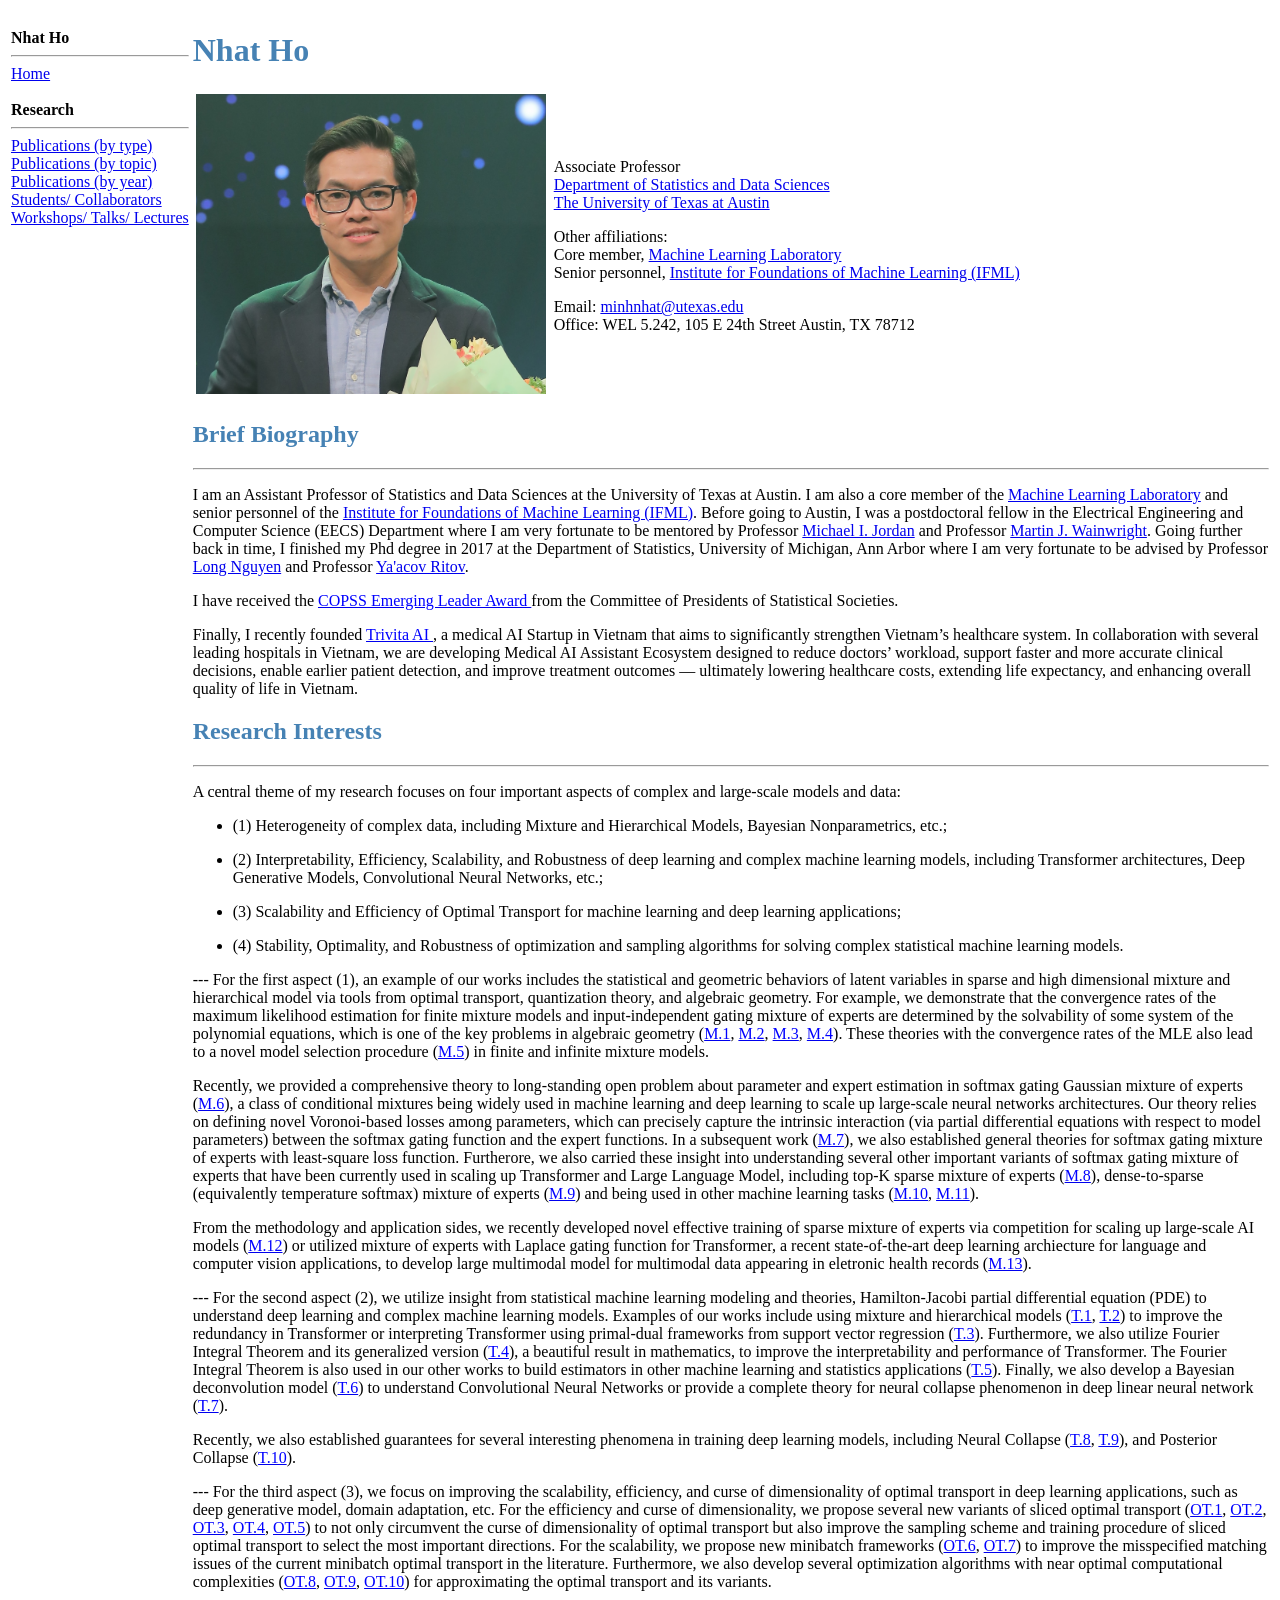
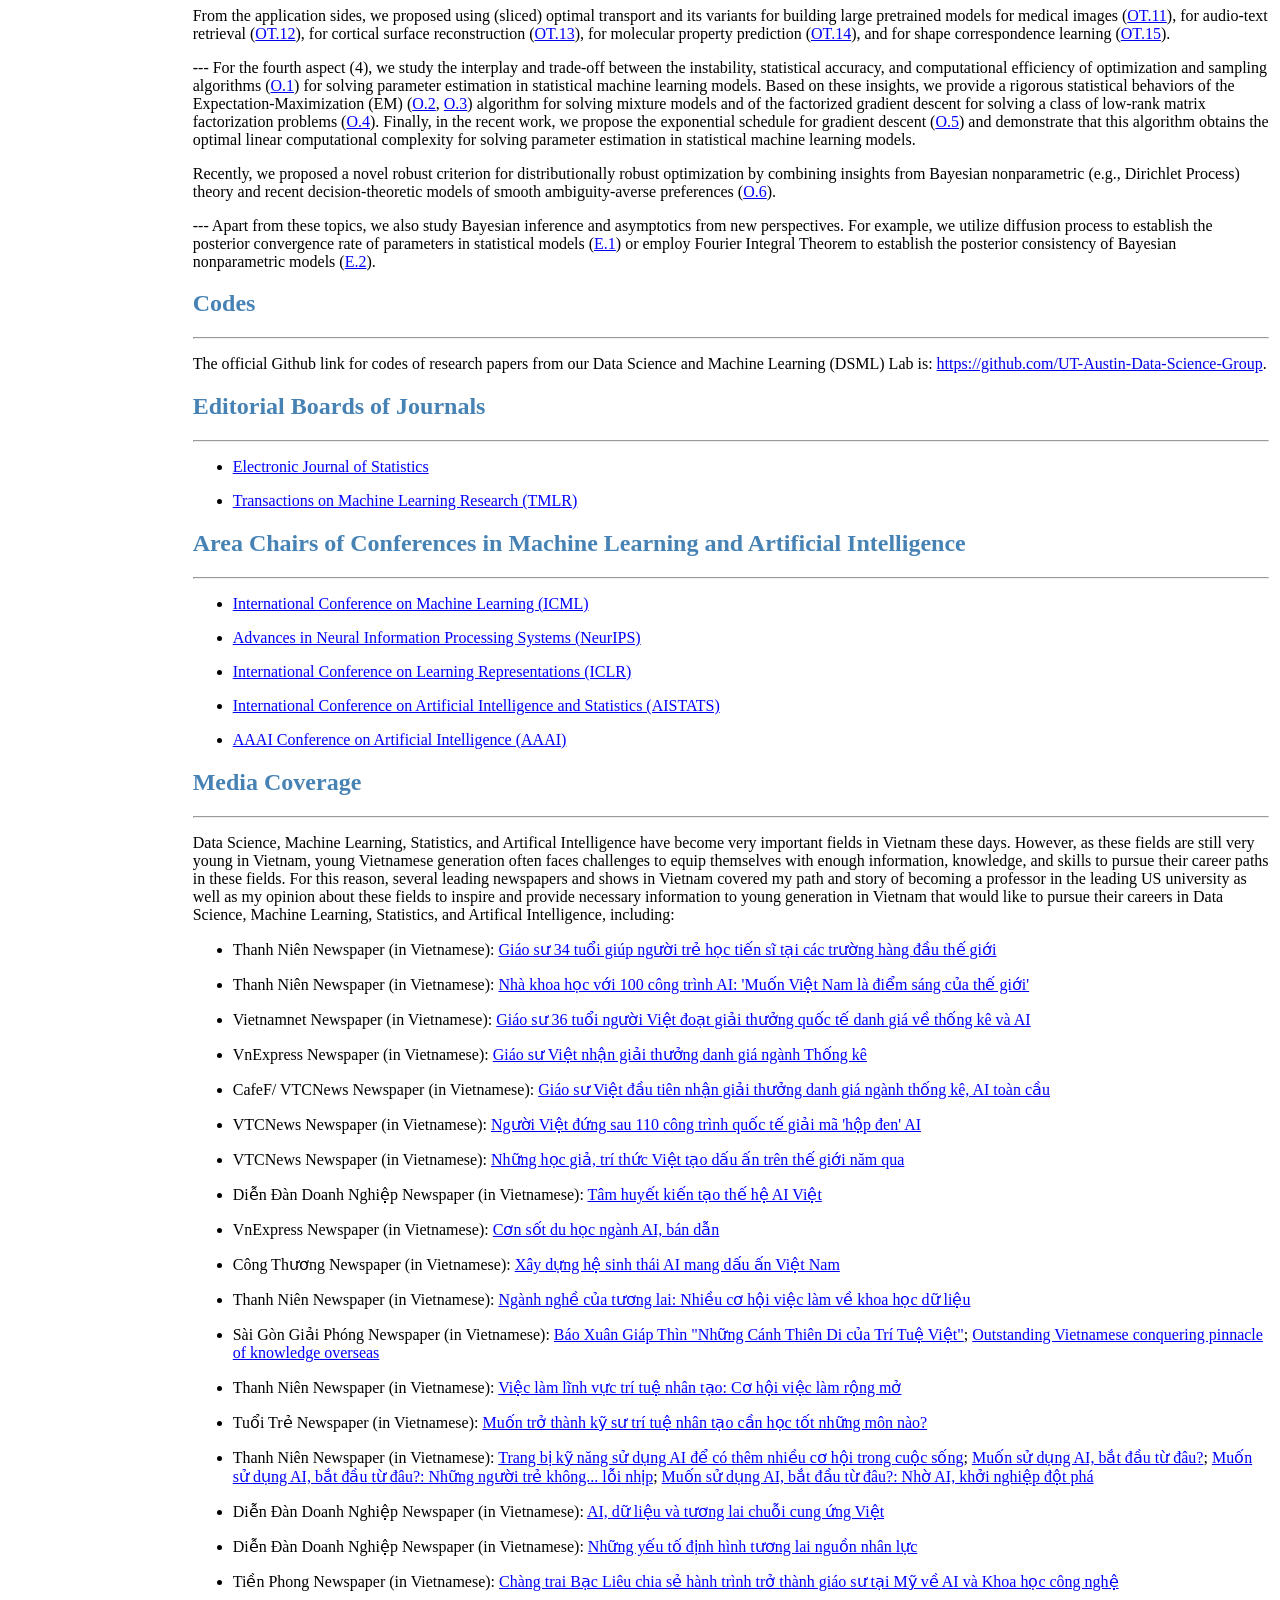
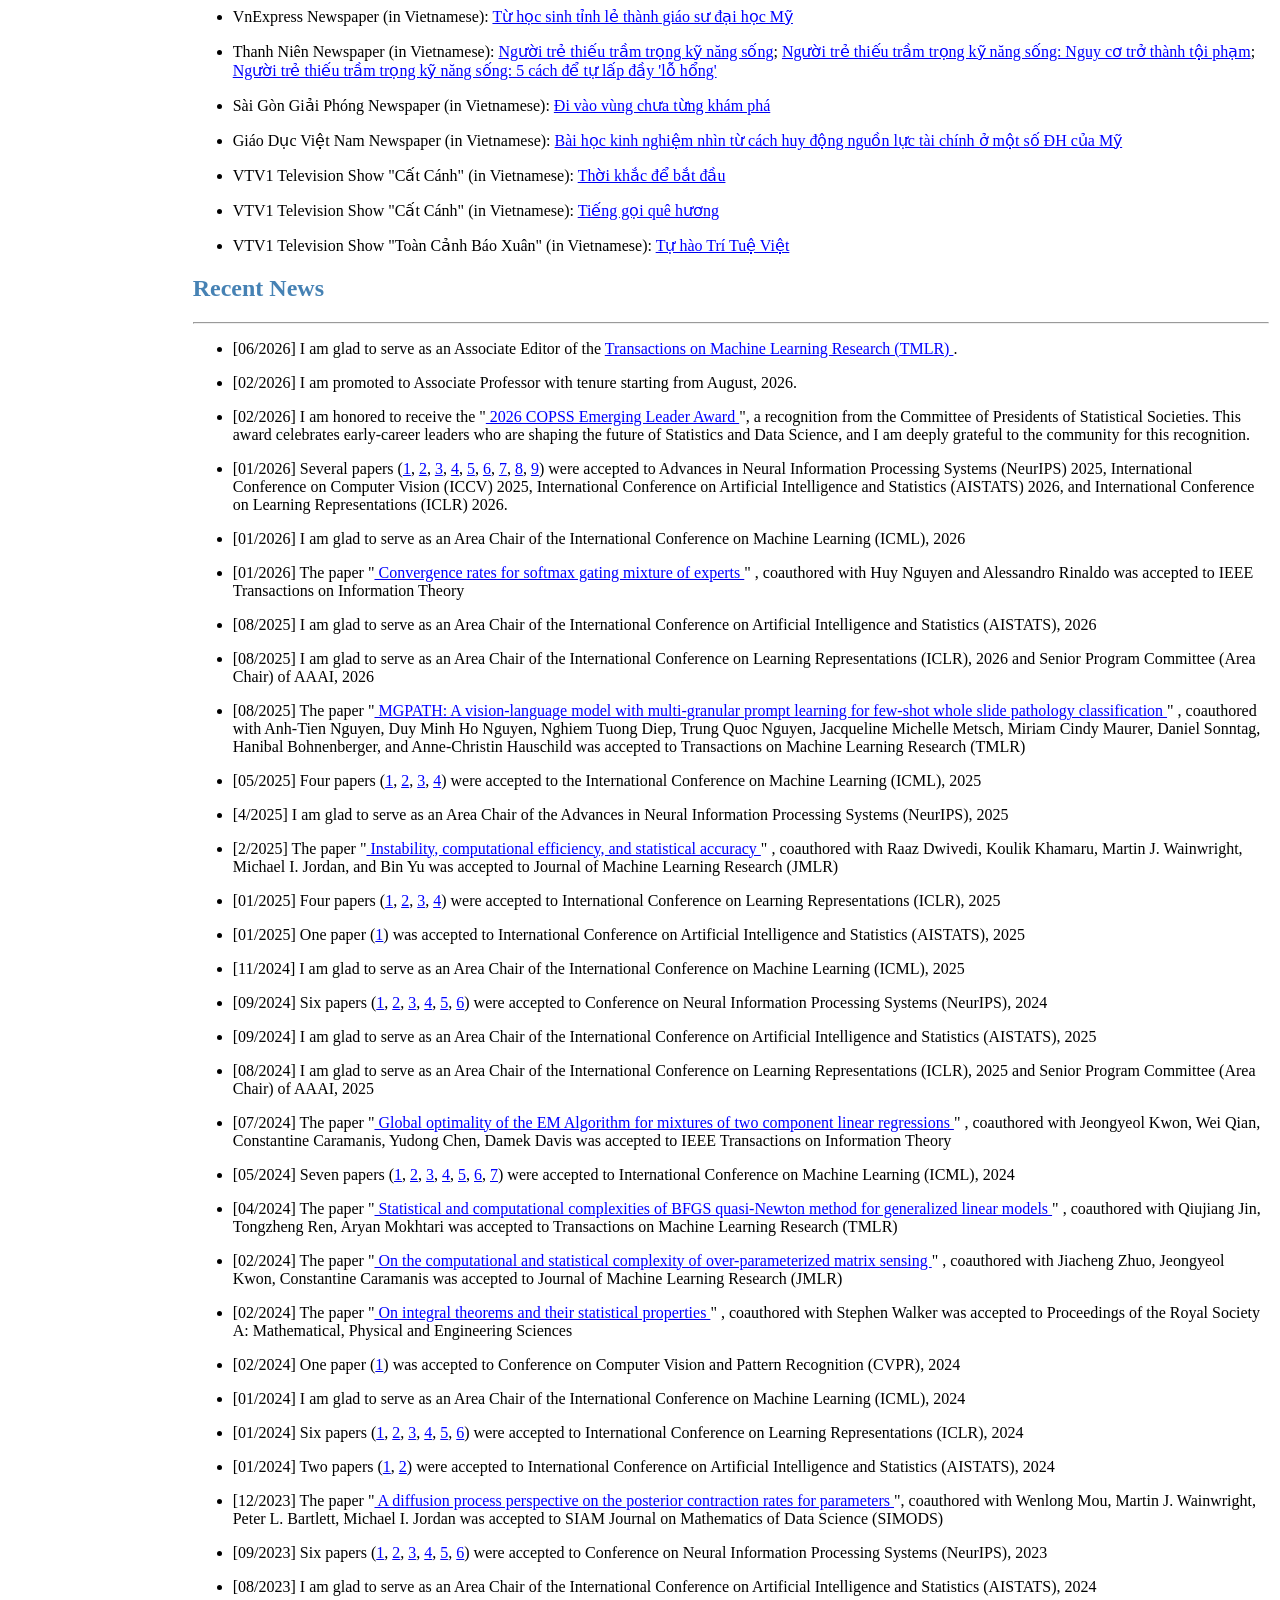
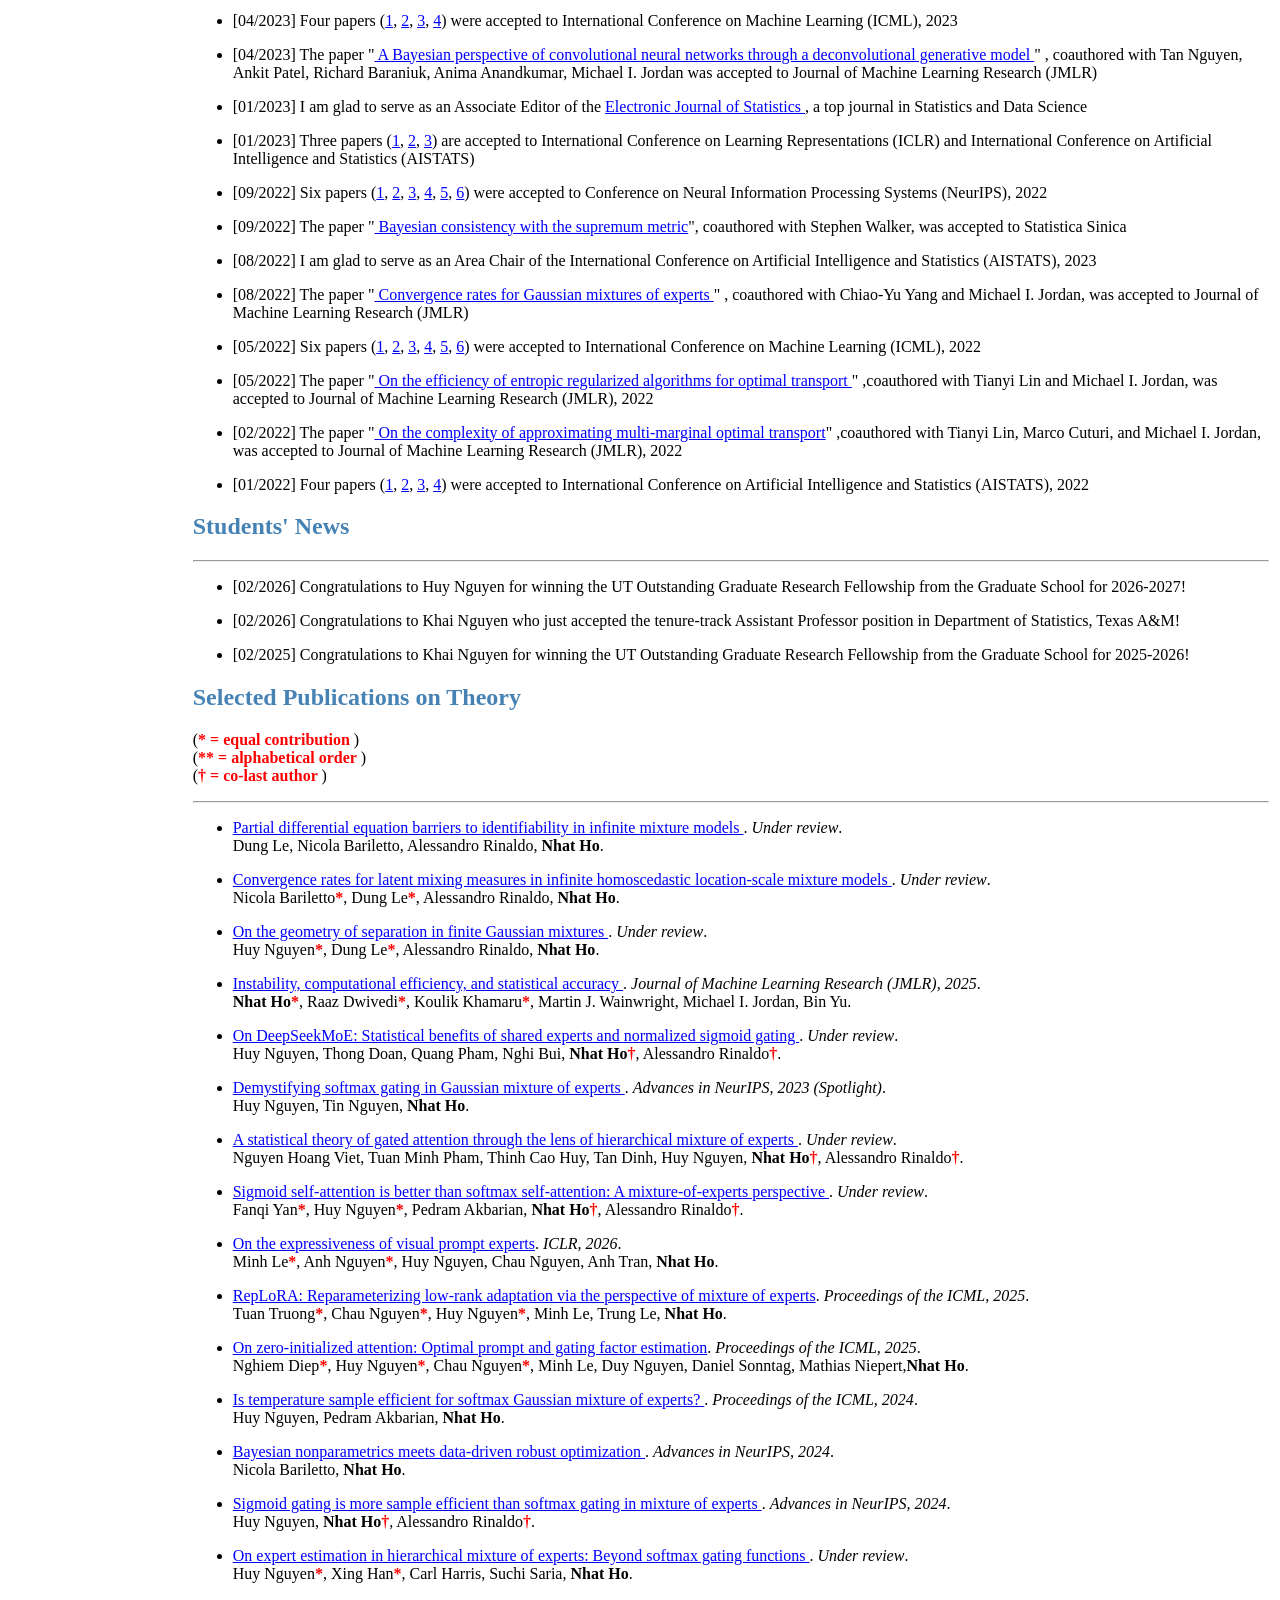
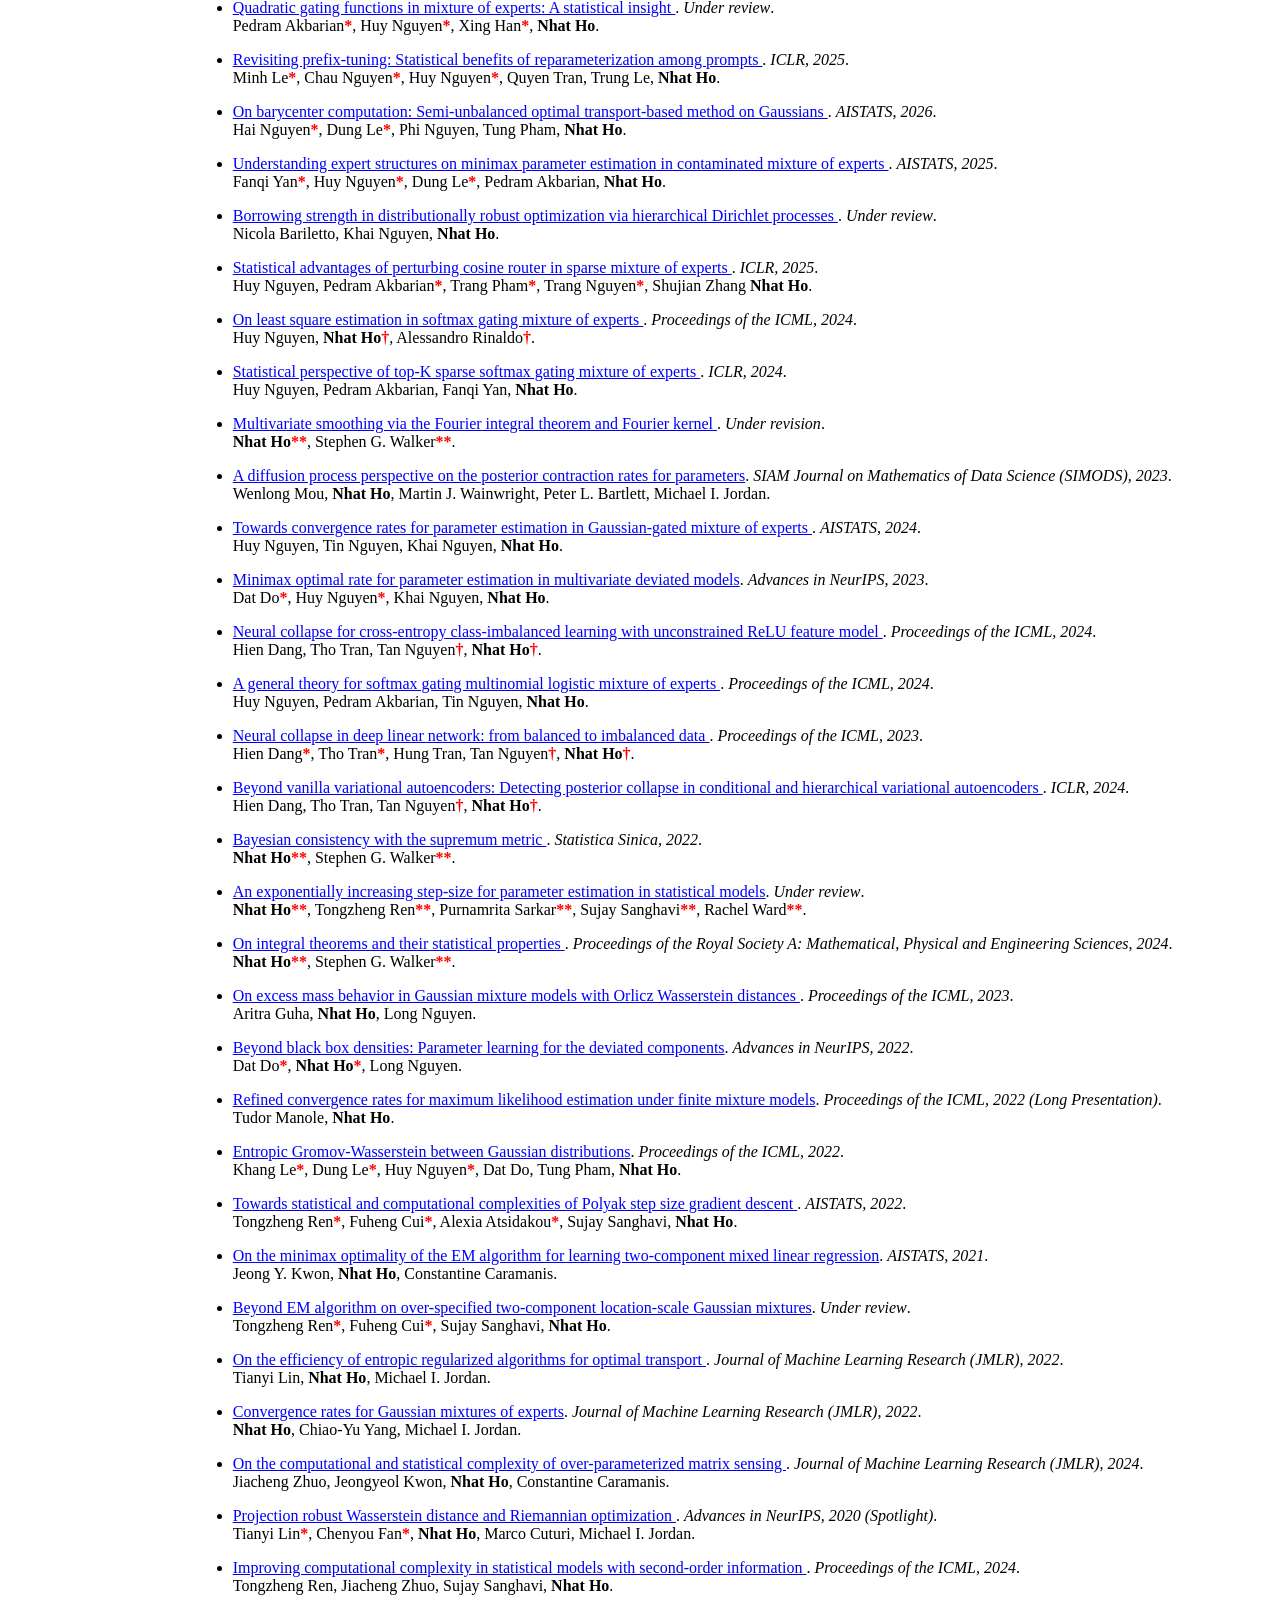
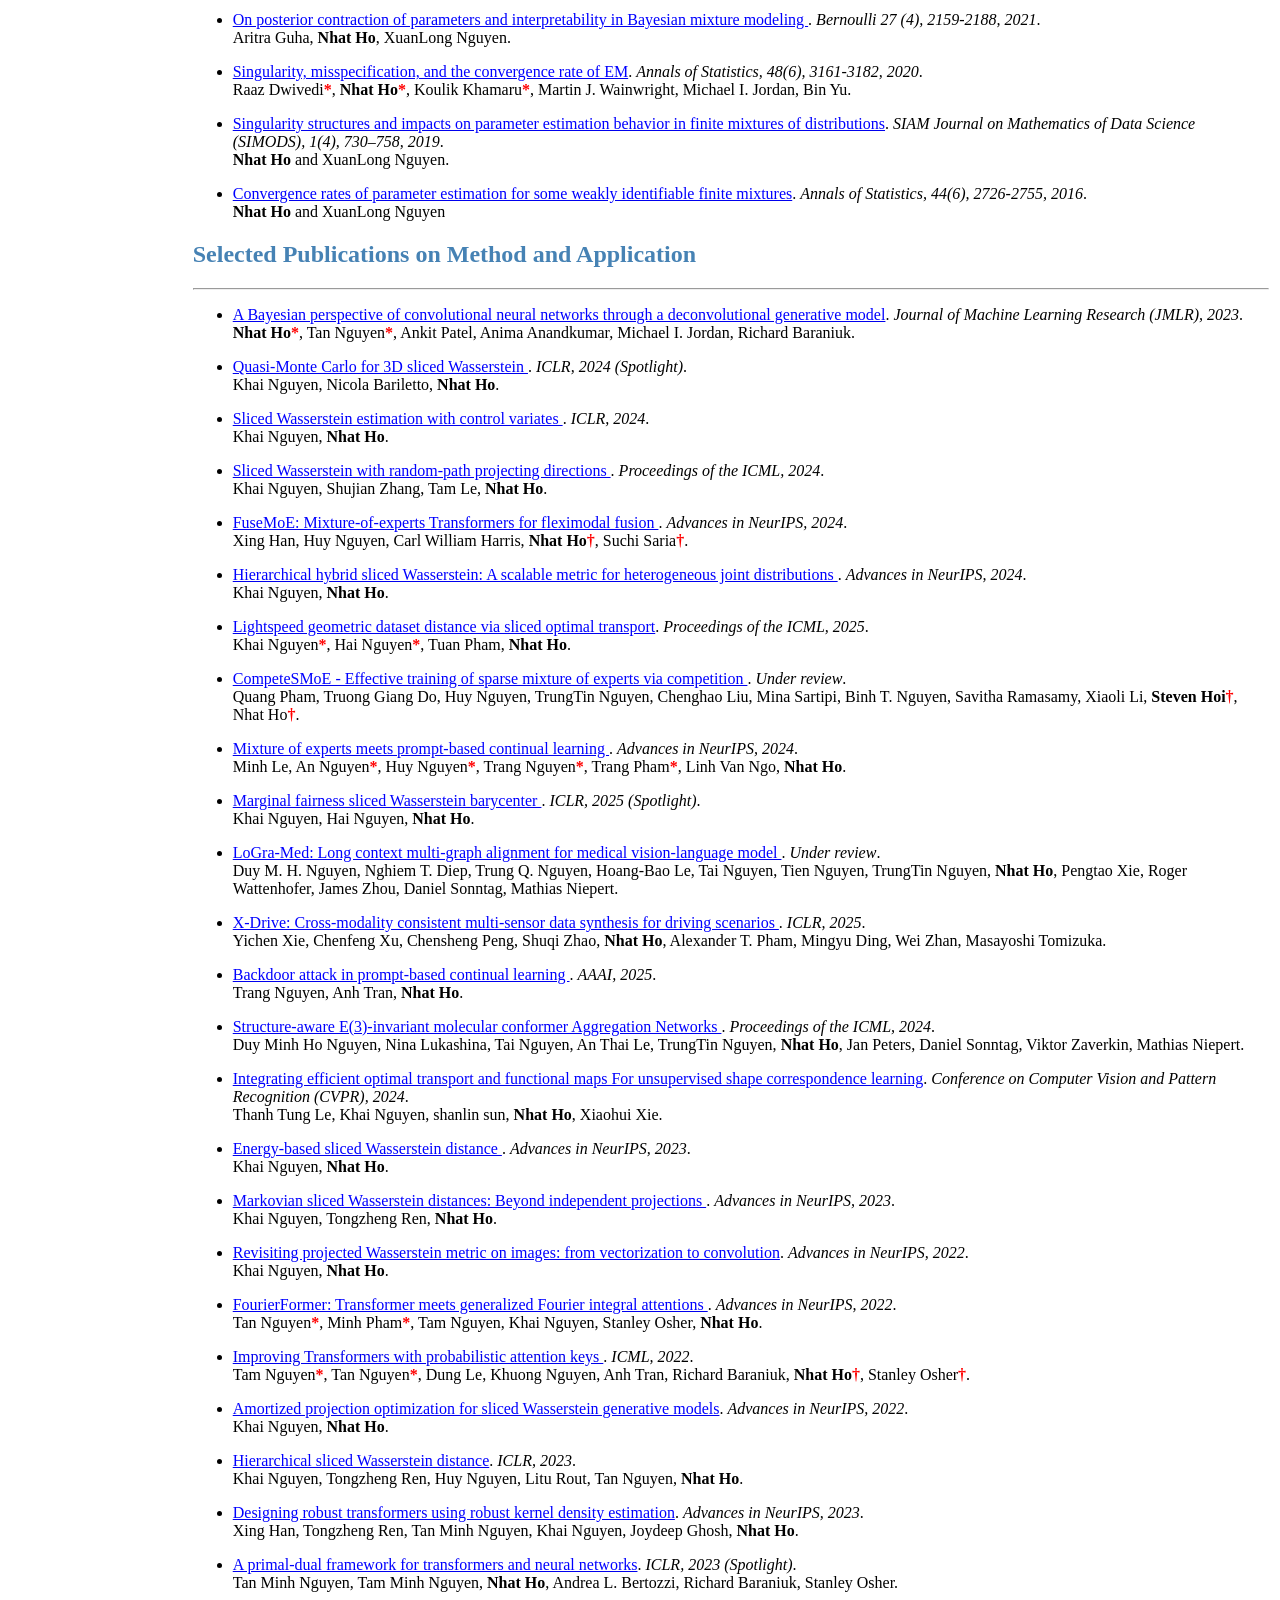
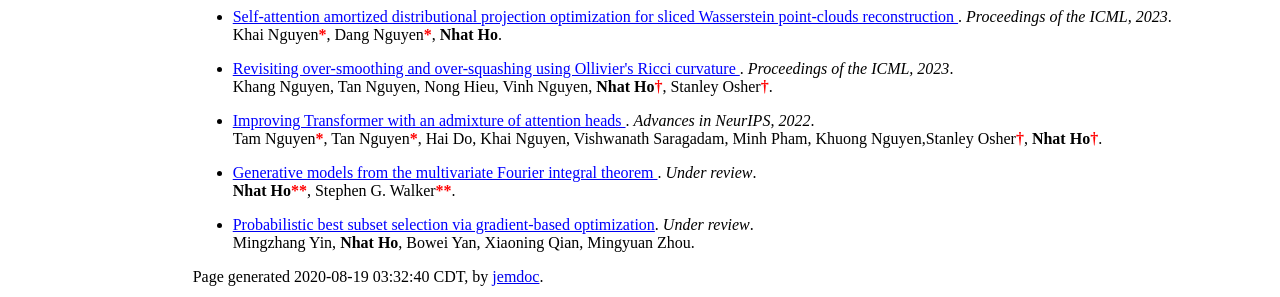
==== index.html @ c5b0ff48 "Initial commit" ====
<!DOCTYPE html PUBLIC "-//W3C//DTD XHTML 1.1//EN"
  "http://www.w3.org/TR/xhtml11/DTD/xhtml11.dtd">
<html xmlns="http://www.w3.org/1999/xhtml" xml:lang="en">
<head>
<meta name="generator" content="jemdoc, see http://jemdoc.jaboc.net/" />
<meta http-equiv="Content-Type" content="text/html;charset=utf-8" />
<link rel="stylesheet" href="jemdoc.css" type="text/css" />
<title></title>
</head>
<body>
<table summary="Table for page layout." id="tlayout">
<tr valign="top">
<td id="layout-menu">
<div class="menu-category"><br /></div>
<div class="menu-category"><b>Nhat Ho</b></div>
<hr>
<div class="menu-item"><a href="index.html" class="current">Home</a></div>
<br>
<div class="menu-category"><b>Research</b></div>
<hr>
<div class="menu-item"><a href="publications_type.html">Publications&nbsp;(by&nbsp;type)</a></div>
<div class="menu-item"><a href="publications_topics.html">Publications&nbsp;(by&nbsp;topic)</a></div>
<div class="menu-item"><a href="publications_year.html">Publications&nbsp;(by&nbsp;year)</a></div>
<div class="menu-item"><a href="collaborators.html">Students/&nbsp;Collaborators</a></div>
<div class="menu-item"><a href="workshops.html">Workshops/&nbsp;Talks/&nbsp;Lectures</a></div>
</td>
<td id="layout-content">
<h1 style="color:steelblue;">Nhat Ho</h1>
<table class="imgtable"><tr><td>
<img src="Nhat_Ho_Profile.jpg" alt="Coming Soon!" width="350px" height="300px" />&nbsp;</td>
<td align="left"><p>Associate Professor <br />
<a href="https://stat.utexas.edu/">Department of Statistics and Data Sciences</a> <br />
<a href="https://www.utexas.edu/">The University of Texas at Austin</a> <br /></p>
<p>Other affiliations: <br />
Core member, <a href="https://ml.utexas.edu/about">Machine Learning Laboratory</a> <br />
Senior personnel, <a href="https://www.ifml.institute/">Institute for Foundations of Machine Learning (IFML)</a> <br /></p>
<p>Email: <a href="mailto:minhnhat@utexas.edu">minhnhat@utexas.edu</a> <br />
Office: WEL 5.242, 105 E 24th Street Austin, TX 78712 </p>
</td></tr></table>
<h2 style="color:steelblue;">Brief Biography</h2>
<hr>
<p>I am an Assistant Professor of Statistics and Data Sciences at the University of Texas at Austin. I am also a core member of the <a href="https://ml.utexas.edu/about">Machine Learning Laboratory</a> and senior personnel of the <a href="https://www.ifml.institute/">Institute for Foundations of Machine Learning (IFML)</a>. Before going to Austin, I was a postdoctoral fellow in the Electrical Engineering and Computer Science (EECS) Department where I am very fortunate to be mentored by Professor <a href="https://people.eecs.berkeley.edu/~jordan/">Michael I. Jordan</a> and Professor <a href="http://people.eecs.berkeley.edu/~wainwrig/">Martin J. Wainwright</a>. Going further back in time, I finished my Phd degree in 2017 at the Department of Statistics, University of Michigan, Ann Arbor where I am very fortunate to be advised by Professor <a href="http://dept.stat.lsa.umich.edu/~xuanlong/">Long Nguyen</a> and Professor <a href="http://www-personal.umich.edu/~yritov/jr.html">Ya'acov Ritov</a>.</p>

I have received the <a href="https://community.amstat.org/copss/awards/leadership-academy"><font color=blue size=+0.3> COPSS Emerging Leader Award </font></a> from the Committee of Presidents of Statistical Societies. </p>

Finally, I recently founded <a href="https://trivita.ai/en/"><font color=blue size=+0.3> Trivita AI </font></a>, a medical AI Startup in Vietnam that aims to significantly strengthen Vietnam’s healthcare system. In collaboration with several leading hospitals in Vietnam, we are developing Medical AI Assistant Ecosystem designed to reduce doctors’ workload, support faster and more accurate clinical decisions, enable earlier patient detection, and improve treatment outcomes — ultimately lowering healthcare costs, extending life expectancy, and enhancing overall quality of life in Vietnam.
<h2 style="color:steelblue;">Research Interests</h2>
<hr>
<p> A central theme of my research focuses on four important aspects of complex and large-scale models and data: 
<ul>
<li><p>(1) Heterogeneity of complex data, including Mixture and Hierarchical Models, Bayesian Nonparametrics, etc.;</p> </li>	
	
<li><p>(2) Interpretability, Efficiency, Scalability, and Robustness of deep learning and complex machine learning models, including  Transformer architectures, Deep Generative Models, Convolutional Neural Networks, etc.;</p> </li>

<li><p>(3) Scalability and Efficiency of Optimal Transport for machine learning and deep learning applications;</p> </li> 

<li><p>(4) Stability, Optimality, and Robustness of optimization and sampling algorithms for solving complex statistical machine learning models. </p> </li> 
</ul>

<p> --- For the first aspect (1), an example of our works includes the statistical and geometric behaviors of latent variables in sparse and high dimensional mixture and hierarchical model via tools from optimal transport, quantization theory, and algebraic geometry. For example, we demonstrate that the convergence rates of the maximum likelihood estimation for finite mixture models and input-independent gating mixture of experts are determined by the solvability of some system of the polynomial equations, which is one of the key problems in algebraic geometry (<a href="Refined_metric.pdf"><font color=blue size=+0.3>M.1</font></a>, <a href="Mixture_Experts_Arxiv.pdf"><font color=blue size=+0.3>M.2</font></a>, <a href="https://arxiv.org/pdf/1609.02655.pdf"><font color=blue size=+0.3>M.3</font></a>, <a href="AoS_2016.pdf"><font color=blue size=+0.3>M.4</font></a>). These theories with the convergence rates of the MLE also lead to a novel model selection procedure (<a href="https://arxiv.org/pdf/1901.05078.pdf"><font color=blue size=+0.3>M.5</font></a>) in finite and infinite mixture models.</p>

Recently, we provided a comprehensive theory to long-standing open problem about parameter and expert estimation in softmax gating Gaussian mixture of experts (<a href="https://arxiv.org/pdf/2305.03288.pdf"><font color=blue size=+0.3>M.6</font></a>), a class of conditional mixtures being widely used in machine learning and deep learning to scale up large-scale neural networks architectures. Our theory relies on defining novel Voronoi-based losses among parameters, which can precisely capture the intrinsic interaction (via partial differential equations with respect to model parameters) between the softmax gating function and the expert functions. In a subsequent work (<a href="https://arxiv.org/abs/2402.02952"><font color=blue size=+0.3>M.7</font></a>), we also established general theories for softmax gating mixture of experts with least-square loss function. Furtherore, we also carried these insight into understanding several other important variants of softmax gating mixture of experts that have been currently used in scaling up Transformer and Large Language Model, including top-K sparse mixture of experts (<a href="https://arxiv.org/pdf/2309.13850.pdf"><font color=blue size=+0.3>M.8</font></a>), dense-to-sparse (equivalently temperature softmax) mixture of experts (<a href="https://arxiv.org/pdf/2401.13875.pd"><font color=blue size=+0.3>M.9</font></a>) and being used in other machine learning tasks (<a href="https://arxiv.org/pdf/2309.13850.pdf"><font color=blue size=+0.3>M.10</font></a>, <a href="https://arxiv.org/pdf/2305.07572.pdf"><font color=blue size=+0.3>M.11</font></a>). </p>

From the methodology and application sides, we recently developed novel effective training of sparse mixture of experts via competition for scaling up large-scale AI models (<a href="https://arxiv.org/abs/2402.02526"><font color=blue size=+0.3>M.12</font></a>) or utilized mixture of experts with Laplace gating function for Transformer, a recent state-of-the-art deep learning archiecture for language and computer vision applications, to develop large multimodal model for multimodal data appearing in eletronic health records (<a href="hhttps://arxiv.org/pdf/2402.03226.pdf"><font color=blue size=+0.3>M.13</font></a>).

<p> --- For the second aspect (2), we utilize insight from statistical machine learning modeling and theories, Hamilton-Jacobi partial differential equation (PDE) to understand deep learning and complex machine learning models. Examples of our works include using mixture and hierarchical models (<a href="https://arxiv.org/pdf/2110.08678.pdf"><font color=blue size=+0.3>T.1</font></a>, <a href="FiSHformer_Final.pdf"><font color=blue size=+0.3>T.2</font></a>) to improve the redundancy in Transformer or interpreting Transformer using primal-dual frameworks from support vector regression (<a href="ICLR_Primal_Dual.pdf"><font color=blue size=+0.3>T.3</font></a>). Furthermore, we also utilize Fourier Integral Theorem and its generalized version (<a href="FourierFormer_Final.pdf"><font color=blue size=+0.3>T.4</font></a>), a beautiful result in mathematics, to improve the interpretability and performance of Transformer. The Fourier Integral Theorem is also used in our other works to build estimators in other machine learning and statistics applications (<a href="JMLR_V1.pdf"><font color=blue size=+0.3>T.5</font></a>). Finally, we also develop a Bayesian deconvolution model (<a href="https://arxiv.org/pdf/1811.02657.pdf"><font color=blue size=+0.3>T.6</font></a>) to understand Convolutional Neural Networks or provide a complete theory for neural collapse phenomenon in deep linear neural network (<a href="https://arxiv.org/pdf/2301.00437.pdf"><font color=blue size=+0.3>T.7</font></a>).</p>

Recently, we also established guarantees for several interesting phenomena in training deep learning models, including Neural Collapse (<a href="https://arxiv.org/pdf/2301.00437.pdf"><font color=blue size=+0.3>T.8</font></a>, <a href="https://arxiv.org/abs/2401.02058"><font color=blue size=+0.3>T.9</font></a>), and Posterior Collapse (<a href="https://openreview.net/forum?id=4zZFGliCl9"><font color=blue size=+0.3>T.10</font></a>).

<p> --- For the third aspect (3), we focus on improving the scalability, efficiency, and curse of dimensionality of optimal transport in deep learning applications, such as deep generative model, domain adaptation, etc. For the efficiency and curse of dimensionality, we propose several new variants of sliced optimal transport (<a href="https://arxiv.org/pdf/2209.13570.pdf"><font color=blue size=+0.3>OT.1</font></a>, <a href="https://arxiv.org/pdf/2301.03749.pdf"><font color=blue size=+0.3>OT.2</font></a>, <a href="Revisiting_Sliced_Wasserstein_Arxiv.pdf"><font color=blue size=+0.3>OT.3</font></a>, <a href="Amortized_Projection_Optimization_for_Mini_batch_Projected_Wasserstein.pdf"><font color=blue size=+0.3>OT.4</font></a>, <a href="Energy_sliced.pdf"><font color=blue size=+0.3>OT.5</font></a>) to not only circumvent the curse of dimensionality of optimal transport but also improve the sampling scheme and training procedure of sliced optimal transport to select the most important directions. For the scalability, we propose new minibatch frameworks (<a href="https://arxiv.org/pdf/2108.09645.pdf"><font color=blue size=+0.3>OT.6</font></a>, <a href="https://arxiv.org/pdf/2102.05912.pdf"><font color=blue size=+0.3>OT.7</font></a>) to improve the misspecified matching issues of the current minibatch optimal transport in the literature. Furthermore, we also develop several optimization algorithms with near optimal computational complexities (<a href="https://arxiv.org/pdf/1906.01437.pdf"><font color=blue size=+0.3>OT.8</font></a>, <a href="https://arxiv.org/pdf/2102.06857.pdf"><font color=blue size=+0.3>OT.9</font></a>, <a href="https://arxiv.org/pdf/2006.07458.pdf"><font color=blue size=+0.3>OT.10</font></a>) for approximating the optimal transport and its variants.</p>

From the application sides, we proposed using (sliced) optimal transport and its variants for building large pretrained models for medical images (<a href="https://arxiv.org/pdf/2306.11925.pdf"><font color=blue size=+0.3>OT.11</font></a>), for audio-text retrieval (<a href="https://openreview.net/forum?id=l60EM8md3t"><font color=blue size=+0.3>OT.12</font></a>), for cortical surface reconstruction (<a href="https://openreview.net/forum?id=gxhRR8vUQb"><font color=blue size=+0.3>OT.13</font></a>), for molecular property prediction (<a href="https://arxiv.org/abs/2402.01975"><font color=blue size=+0.3>OT.14</font></a>), and for shape correspondence learning (<a href="OT_Shape_Correspondence.pdf"><font color=blue size=+0.3>OT.15</font></a>).

<p> --- For the fourth aspect (4), we study the interplay and trade-off between the instability, statistical accuracy, and computational efficiency of optimization and sampling algorithms (<a href="https://arxiv.org/pdf/2005.11411.pdf"><font color=blue size=+0.3>O.1</font></a>) for solving parameter estimation in statistical machine learning models. Based on these insights, we provide a rigorous statistical behaviors of the Expectation-Maximization (EM) (<a href="https://arxiv.org/pdf/1810.00828.pdf"><font color=blue size=+0.3>O.2</font></a>, <a href="https://arxiv.org/pdf/1902.00194.pdf"><font color=blue size=+0.3>O.3</font></a>) algorithm for solving mixture models and of the factorized gradient descent for solving a class of low-rank matrix factorization problems (<a href="https://arxiv.org/pdf/2102.02756.pdf"><font color=blue size=+0.3>O.4</font></a>). Finally, in the recent work, we propose the exponential schedule for gradient descent (<a href="Short_Arxiv_version.pdf"><font color=blue size=+0.3>O.5</font></a>) and demonstrate that this algorithm obtains the optimal linear computational complexity for solving parameter estimation in statistical machine learning models.</p> 

Recently, we proposed a novel robust criterion for distributionally robust optimization by combining insights from Bayesian nonparametric (e.g., Dirichlet Process) theory and recent decision-theoretic models of smooth ambiguity-averse preferences (<a href="https://arxiv.org/abs/2401.15771"><font color=blue size=+0.3>O.6</font></a>). 

<p> --- Apart from these topics, we also study Bayesian inference and asymptotics from new perspectives. For example, we utilize diffusion process to establish the posterior convergence rate of parameters in statistical models (<a href="SDE_Arxiv_submission_v2.pdf"><font color=blue size=+0.3>E.1</font></a>) or employ Fourier Integral Theorem to establish the posterior consistency of Bayesian nonparametric models (<a href="Bayesian_Consistency_Smooth_Final.pdf"><font color=blue size=+0.3>E.2</font></a>). 

<h2 style="color:steelblue;">Codes</h2>
<hr>
<p>The official Github link for codes of research papers from our Data Science and Machine Learning (DSML) Lab is: <a href= "https://github.com/UT-Austin-Data-Science-Group">https://github.com/UT-Austin-Data-Science-Group</a>.</p>
<h2 style="color:steelblue;">Editorial Boards of Journals</h2>
<hr style="margin-bottom:0cm;">
<ul>
<li><p><a href="https://imstat.org/journals-and-publications/electronic-journal-of-statistics/"><font color=blue size=+0.3> Electronic Journal of Statistics </font></a></p>
</li>
</ul>
<ul>
<li><p><a href="https://jmlr.org/tmlr/index.html"><font color=blue size=+0.3> Transactions on Machine Learning Research (TMLR) </font></a></p>
</li>
</ul>
<h2 style="color:steelblue;">Area Chairs of Conferences in Machine Learning and Artificial Intelligence</h2>
<hr style="margin-bottom:0cm;">
<ul>
<li><p><a href="https://icml.cc/"><font color=blue size=+0.3> International Conference on Machine Learning (ICML) </font></a></p>
</li>
</ul>
<ul>
<li><p><a href="https://icml.cc/"><font color=blue size=+0.3> Advances in Neural Information Processing Systems (NeurIPS) </font></a></p>
</li>
</ul>
<ul>
<li><p><a href="https://iclr.cc/"><font color=blue size=+0.3> International Conference on Learning Representations (ICLR) </font></a></p>
</li>
</ul>
<ul>
<li><p><a href="https://aistats.org/aistats2023/"><font color=blue size=+0.3> International Conference on Artificial Intelligence and Statistics (AISTATS) </font></a></p>
</li>
</ul>
<ul>
<li><p><a href="https://aaai.org/aaai-conference/"><font color=blue size=+0.3> AAAI Conference on Artificial Intelligence (AAAI) </font></a></p>
</li>
</ul>
<h2 style="color:steelblue;">Media Coverage</h2>
<hr>
<p> Data Science, Machine Learning, Statistics, and Artifical Intelligence have become very important fields in Vietnam these days. However, as these fields are still very young in Vietnam, young Vietnamese generation often faces challenges to equip themselves with enough information, knowledge, and skills to pursue their career paths in these fields. For this reason, several leading newspapers and shows in Vietnam covered my path and story of becoming a professor in the leading US university as well as my opinion about these fields to inspire and provide necessary information to young generation in Vietnam that would like to pursue their careers in Data Science, Machine Learning, Statistics, and Artifical Intelligence, including:
<ul>
<li><p> Thanh Niên Newspaper (in Vietnamese):  <a href="
https://thanhnien.vn/giao-su-34-tuoi-giup-nguoi-tre-hoc-tien-si-tai-cac-truong-hang-dau-the-gioi-18524012319520191.htm"><font color=blue size=+0.3> Giáo sư 34 tuổi giúp người trẻ học tiến sĩ tại các trường hàng đầu thế giới</font></a></p>
</li> 
<li><p> Thanh Niên Newspaper (in Vietnamese):  <a href="
https://thanhnien.vn/nha-khoa-hoc-voi-100-cong-trinh-ai-muon-viet-nam-la-diem-sang-cua-the-gioi-185250717131509771.htm"><font color=blue size=+0.3> Nhà khoa học với 100 công trình AI: 'Muốn Việt Nam là điểm sáng của thế giới'</font></a></p>
</li> 
<li><p> Vietnamnet Newspaper (in Vietnamese):  <a href="
https://vietnamnet.vn/giao-su-36-tuoi-nguoi-viet-doat-giai-thuong-quoc-te-danh-gia-ve-thong-ke-va-ai-2488673.html"><font color=blue size=+0.3> Giáo sư 36 tuổi người Việt đoạt giải thưởng quốc tế danh giá về thống kê và AI</font></a></p>
</li> 
<li><p> VnExpress Newspaper (in Vietnamese):  <a href="
https://vnexpress.net/giao-su-viet-nhan-giai-thuong-danh-gia-nganh-thong-ke-5014692.html"><font color=blue size=+0.3> Giáo sư Việt nhận giải thưởng danh giá ngành Thống kê</font></a></p>
</li> 
<li><p> CafeF/ VTCNews Newspaper (in Vietnamese):  <a href="
https://cafef.vn/giao-su-viet-dau-tien-nhan-giai-thuong-danh-gia-nganh-thong-ke-ai-toan-cau-188260206212528936.chn"><font color=blue size=+0.3> Giáo sư Việt đầu tiên nhận giải thưởng danh giá ngành thống kê, AI toàn cầu</font></a></p>
</li> 
<li><p> VTCNews Newspaper (in Vietnamese):  <a href="
https://vtcnews.vn/nguoi-viet-dung-sau-110-cong-trinh-quoc-te-giai-ma-hop-den-ai-ar1002212.html?"><font color=blue size=+0.3> Người Việt đứng sau 110 công trình quốc tế giải mã 'hộp đen' AI</font></a></p>
</li> 
<li><p> VTCNews Newspaper (in Vietnamese):  <a href="
https://vtcnews.vn/nhung-hoc-gia-tri-thuc-viet-tao-dau-an-tren-the-gioi-nam-qua-ar1003246.html"><font color=blue size=+0.3> Những học giả, trí thức Việt tạo dấu ấn trên thế giới năm qua</font></a></p>
</li> 
<li><p> Diễn Đàn Doanh Nghiệp Newspaper (in Vietnamese):  <a href="
https://diendandoanhnghiep.vn/tam-huyet-kien-tao-the-he-ai-viet-10156587.html"><font color=blue size=+0.3> Tâm huyết kiến tạo thế hệ AI Việt</font></a></p>
</li> 
<li><p> VnExpress Newspaper (in Vietnamese): <a href="
https://vnexpress.net/con-sot-du-hoc-nganh-ai-ban-dan-4856873.html"><font color=blue size=+0.3> Cơn sốt du học ngành AI, bán dẫn</font></a></p>
</li>
<li><p> Công Thương Newspaper (in Vietnamese): <a href="
https://congthuong.vn/xay-dung-he-sinh-thai-ai-mang-dau-an-viet-nam-385579.html"><font color=blue size=+0.3> Xây dựng hệ sinh thái AI mang dấu ấn Việt Nam</font></a></p>
</li>
<li><p> Thanh Niên Newspaper (in Vietnamese):  <a href="
https://thanhnien.vn/nganh-nghe-cua-tuong-lai-nhieu-co-hoi-viec-lam-ve-khoa-hoc-du-lieu-185240513195048291.htm?"><font color=blue size=+0.3> Ngành nghề của tương lai: Nhiều cơ hội việc làm về khoa học dữ liệu</font></a></p>
</li> 
<li><p> Sài Gòn Giải Phóng Newspaper (in Vietnamese):  <a href="https://www.sggp.org.vn/nhung-canh-thien-di-cua-tri-tue-viet-post725895.html"><font color=blue size=+0.3> Báo Xuân Giáp Thìn "Những Cánh Thiên Di của Trí Tuệ Việt"</font></a>;  <a href="https://en.sggp.org.vn/outstanding-vietnamese-conquering-pinnacle-of-knowledge-overseas-post108043.html"><font color=blue size=+0.3> Outstanding Vietnamese conquering pinnacle of knowledge overseas</font></a></p>
</li> 
<li><p> Thanh Niên Newspaper (in Vietnamese):  <a href="
https://thanhnien.vn/viec-lam-linh-vuc-tri-tue-nhan-tao-co-hoi-viec-lam-rong-mo-185240111201218672.htm?"><font color=blue size=+0.3> Việc làm lĩnh vực trí tuệ nhân tạo: Cơ hội việc làm rộng mở</font></a></p>
</li>
<li><p> Tuổi Trẻ Newspaper (in Vietnamese):  <a href="
https://muctim.tuoitre.vn/muon-tro-thanh-ky-su-tri-tue-nhan-tao-can-hoc-tot-nhung-mon-nao-101240705150047831.htm?"><font color=blue size=+0.3> Muốn trở thành kỹ sư trí tuệ nhân tạo cần học tốt những môn nào?</font></a></p>
</li>
<li><p> Thanh Niên Newspaper (in Vietnamese):  <a href="
https://thanhnien.vn/trang-bi-ky-nang-su-dung-ai-de-co-them-nhieu-co-hoi-trong-cuoc-song-18524061419065217.htm"><font color=blue size=+0.3> Trang bị kỹ năng sử dụng AI để có thêm nhiều cơ hội trong cuộc sống</font></a>;  <a href="
https://thanhnien.vn/muon-su-dung-ai-bat-dau-tu-dau-185240613205028134.htm"><font color=blue size=+0.3> Muốn sử dụng AI, bắt đầu từ đâu?</font></a>; <a href="
https://thanhnien.vn/muon-su-dung-ai-bat-dau-tu-dau-nhung-nguoi-tre-khong-loi-nhip-185240616202521488.htm"><font color=blue size=+0.3> Muốn sử dụng AI, bắt đầu từ đâu?: Những người trẻ không... lỗi nhịp</font></a>; <a href="
https://thanhnien.vn/muon-su-dung-ai-bat-dau-tu-dau-nho-ai-khoi-nghiep-dot-pha-185240615185956215.htm"><font color=blue size=+0.3> Muốn sử dụng AI, bắt đầu từ đâu?: Nhờ AI, khởi nghiệp đột phá</font></a></p>
</li>
<li><p> Diễn Đàn Doanh Nghiệp Newspaper (in Vietnamese):  <a href="
https://diendandoanhnghiep.vn/ai-du-lieu-va-tuong-lai-chuoi-cung-ung-viet-10155367.html"><font color=blue size=+0.3> AI, dữ liệu và tương lai chuỗi cung ứng Việt</font></a></p>
</li> 
<li><p> Diễn Đàn Doanh Nghiệp Newspaper (in Vietnamese):  <a href="
https://diendandoanhnghiep.vn/nhung-yeu-to-dinh-hinh-tuong-lai-nguon-nhan-luc-10157128.html"><font color=blue size=+0.3> Những yếu tố định hình tương lai nguồn nhân lực</font></a></p>
</li> 
<li><p> Tiền Phong Newspaper (in Vietnamese): <a href="
https://svvn.tienphong.vn/chang-trai-bac-lieu-chia-se-hanh-trinh-tro-thanh-giao-su-tai-my-ve-ai-va-khoa-hoc-cong-nghe-post1574504.tpo"><font color=blue size=+0.3> Chàng trai Bạc Liêu chia sẻ hành trình trở thành giáo sư tại Mỹ về AI và Khoa học công nghệ</font></a></p>
</li>
<li><p> VnExpress Newspaper (in Vietnamese): <a href="
https://vnexpress.net/tu-hoc-sinh-tinh-le-thanh-giao-su-dai-hoc-my-4654827.html"><font color=blue size=+0.3> Từ học sinh tỉnh lẻ thành giáo sư đại học Mỹ</font></a></p>
</li>
<li><p> Thanh Niên Newspaper (in Vietnamese):  <a href="
https://thanhnien.vn/nguoi-tre-thieu-tram-trong-ky-nang-song-185231127195628766.htm?"><font color=blue size=+0.3> Người trẻ thiếu trầm trọng kỹ năng sống</font></a>;  <a href="
https://thanhnien.vn/nguoi-tre-thieu-tram-trong-ky-nang-song-nguy-co-tro-thanh-toi-pham-185231128200436214.htm?"><font color=blue size=+0.3> Người trẻ thiếu trầm trọng kỹ năng sống: Nguy cơ trở thành tội phạm</font></a>; <a href="
https://thanhnien.vn/nguoi-tre-thieu-tram-trong-ky-nang-song-5-cach-de-tu-lap-day-lo-hong-185231130200340149.htm?"><font color=blue size=+0.3> Người trẻ thiếu trầm trọng kỹ năng sống: 5 cách để tự lấp đầy 'lỗ hổng'</font></a></p>
</li>
<li><p> Sài Gòn Giải Phóng Newspaper (in Vietnamese):  <a href="
https://www.sggp.org.vn/di-vao-vung-chua-tung-kham-pha-post737383.html?"><font color=blue size=+0.3> Đi vào vùng chưa từng khám phá</font></a></p>
</li> 
<li><p> Giáo Dục Việt Nam Newspaper (in Vietnamese):  <a href="
https://giaoduc.net.vn/bai-hoc-kinh-nghiem-nhin-tu-cach-huy-dong-nguon-luc-tai-chinh-o-mot-so-dh-cua-my-post243483.gd"><font color=blue size=+0.3> Bài học kinh nghiệm nhìn từ cách huy động nguồn lực tài chính ở một số ĐH của Mỹ</font></a></p>
</li> 
<li><p> VTV1 Television Show "Cất Cánh" (in Vietnamese): <a href="
https://www.youtube.com/watch?v=Mj-hvA9O1cs&t=12s"><font color=blue size=+0.3> Thời khắc để bắt đầu</font></a></p>
</li>
<li><p> VTV1 Television Show "Cất Cánh" (in Vietnamese): <a href="
https://www.youtube.com/watch?v=_NX6gm_vPis&ab_channel=Th%E1%BB%8BnhChannel-K%C3%AAnhT%E1%BB%95ngh%E1%BB%A3p2"><font color=blue size=+0.3> Tiếng gọi quê hương</font></a></p>
</li>
<li><p> VTV1 Television Show "Toàn Cảnh Báo Xuân" (in Vietnamese): <a href="
https://vtv.vn/video/toan-canh-bao-xuan-09-02-2024-662344.htm"><font color=blue size=+0.3> Tự hào Trí Tuệ Việt</font></a></p>
</li>
</ul>
<h2 style="color:steelblue;"> Recent News</h2>
<hr style="margin-bottom:0cm;">
<ul>
<li><p>[06/2026] I am glad to serve as an Associate Editor of the <a href="https://jmlr.org/tmlr/index.html"><font color=blue size=+0.3> Transactions on Machine Learning Research (TMLR) </font></a>. </p>
</li>
<li><p>[02/2026] I am promoted to Associate Professor with tenure starting from August, 2026. </p>
</li>
<li><p>[02/2026] I am honored to receive the "<a href="https://community.amstat.org/copss/awards/leadership-academy"><font color=blue size=+0.3> 2026 COPSS Emerging Leader Award </font></a>", a recognition from the Committee of Presidents of Statistical Societies. This award celebrates early-career leaders who are shaping the future of Statistics and Data Science, and I am deeply grateful to the community for this recognition. </p>
</li>
<li><p>[01/2026] Several papers (<a href="https://arxiv.org/pdf/2509.24483"><font color=blue size=+0.3>1</font></a>, <a href="https://arxiv.org/pdf/2501.18936"><font color=blue size=+0.3>2</font></a>, <a href="https://arxiv.org/pdf/2410.08117"><font color=blue size=+0.3>3</font></a>, <a href="https://arxiv.org/pdf/2510.12744"><font color=blue size=+0.3>4</font></a>, <a href="https://arxiv.org/pdf/2505.18455"><font color=blue size=+0.3>5</font></a>, <a href="https://openreview.net/pdf?id=TjWdyVWBAG"><font color=blue size=+0.3>6</font></a>, <a href="https://arxiv.org/pdf/2509.20508"><font color=blue size=+0.3>7</font></a>, <a href="https://openaccess.thecvf.com/content/ICCV2025/papers/Phan_Beyond_Losses_Reweighting_Empowering_Multi-Task_Learning_via_the_Generalization_Perspective_ICCV_2025_paper.pdf"><font color=blue size=+0.3>8</font></a>, <a href="https://arxiv.org/abs/2410.04196"><font color=blue size=+0.3>9</font></a>) were accepted to Advances in Neural Information Processing Systems (NeurIPS) 2025, International Conference on Computer Vision (ICCV) 2025, International Conference on Artificial Intelligence and Statistics (AISTATS) 2026, and International Conference on Learning Representations (ICLR) 2026.</p>
</li>
<li><p>[01/2026] I am glad to serve as an Area Chair of the International Conference on Machine Learning (ICML), 2026</p>
</li>
<li><p>[01/2026] The paper "<a href="https://arxiv.org/pdf/2503.03213"><font color=blue size=+0.3> Convergence rates for softmax gating mixture of experts </font></a>" , coauthored with Huy Nguyen and Alessandro Rinaldo was accepted to IEEE Transactions on Information Theory</p>
</li>
<li><p>[08/2025] I am glad to serve as an Area Chair of the International Conference on Artificial Intelligence and Statistics (AISTATS), 2026</p>
</li>
<li><p>[08/2025] I am glad to serve as an Area Chair of the International Conference on Learning Representations (ICLR), 2026 and Senior Program Committee (Area Chair) of AAAI, 2026</p>
</li>
<li><p>[08/2025] The paper "<a href="Statistical_and_Computational_Complexities_of_BFGS.pdf"><font color=blue size=+0.3> MGPATH: A vision-language model with multi-granular prompt learning for few-shot whole slide pathology classification </font></a>" , coauthored with Anh-Tien Nguyen, Duy Minh Ho Nguyen, Nghiem Tuong Diep, Trung Quoc Nguyen, Jacqueline Michelle Metsch, Miriam Cindy Maurer, Daniel Sonntag, Hanibal Bohnenberger, and Anne-Christin Hauschild was accepted to Transactions on Machine Learning Research (TMLR)</p>
</li>
<li><p>[05/2025] Four papers (<a href="https://arxiv.org/abs/2502.03044"><font color=blue size=+0.3>1</font></a>, <a href="https://arxiv.org/abs/2502.03029"><font color=blue size=+0.3>2</font></a>, <a href="https://arxiv.org/abs/2501.18901"><font color=blue size=+0.3>3</font></a>, <a href="https://arxiv.org/abs/2410.04196"><font color=blue size=+0.3>4</font></a>) were accepted to the International Conference on Machine Learning (ICML), 2025</p>
</li>
<li><p>[4/2025] I am glad to serve as an Area Chair of the Advances in Neural Information Processing Systems (NeurIPS), 2025</p>
</li>
<li><p>[2/2025] The paper "<a href="https://arxiv.org/pdf/2005.11411.pdf"><font color=blue size=+0.3> Instability, computational efficiency, and statistical accuracy </font></a>" , coauthored with Raaz Dwivedi, Koulik Khamaru, Martin J. Wainwright, Michael I. Jordan, and Bin Yu was accepted to Journal of Machine Learning Research (JMLR)</p>
</li>
<li><p>[01/2025] Four papers (<a href="https://arxiv.org/abs/2405.14131"><font color=blue size=+0.3>1</font></a>, <a href="https://arxiv.org/abs/2410.02200"><font color=blue size=+0.3>2</font></a>, <a href="https://arxiv.org/abs/2411.01123"><font color=blue size=+0.3>3</font></a>, <a href="https://arxiv.org/abs/2405.07482"><font color=blue size=+0.3>4</font></a>) were accepted to International Conference on Learning Representations (ICLR), 2025</p>
</li>
<li><p>[01/2025] One paper (<a href="https://arxiv.org/abs/2410.12258"><font color=blue size=+0.3>1</font></a>) was accepted to International Conference on Artificial Intelligence and Statistics (AISTATS), 2025</p>
</li>
<li><p>[11/2024] I am glad to serve as an Area Chair of the International Conference on Machine Learning (ICML), 2025</p>
</li>
<li><p>[09/2024] Six papers (<a href="https://arxiv.org/abs/2401.15771"><font color=blue size=+0.3>1</font></a>, <a href="https://arxiv.org/pdf/2402.03226.pdf"><font color=blue size=+0.3>2</font></a>, <a href="https://arxiv.org/abs/2405.13997"><font color=blue size=+0.3>3</font></a>, <a href="https://arxiv.org/abs/2405.14124"><font color=blue size=+0.3>4</font></a>, <a href="https://arxiv.org/abs/2404.15378"><font color=blue size=+0.3>5</font></a>, <a href="https://arxiv.org/abs/2306.07959"><font color=blue size=+0.3>6</font></a>) were accepted to Conference on Neural Information Processing Systems (NeurIPS), 2024</p>
</li>
<li><p>[09/2024] I am glad to serve as an Area Chair of the International Conference on Artificial Intelligence and Statistics (AISTATS), 2025</p>
</li>
<li><p>[08/2024] I am glad to serve as an Area Chair of the International Conference on Learning Representations (ICLR), 2025 and Senior Program Committee (Area Chair) of AAAI, 2025</p>
</li>
<li><p>[07/2024] The paper "<a href="Global_Convergence_EM_MoE.pdf"><font color=blue size=+0.3> Global optimality of the EM Algorithm for mixtures of two component linear regressions </font></a>" , coauthored with Jeongyeol Kwon, Wei Qian, Constantine Caramanis, Yudong Chen, Damek Davis was accepted to IEEE Transactions on Information Theory</p>
</li>	
<li><p>[05/2024] Seven papers (<a href="https://arxiv.org/pdf/2401.13875.pdf"><font color=blue size=+0.3>1</font></a>, <a href="https://arxiv.org/abs/2402.02952"><font color=blue size=+0.3>2</font></a>, <a href="https://arxiv.org/abs/2401.15889"><font color=blue size=+0.3>3</font></a>, <a href="https://arxiv.org/abs/2402.01975"><font color=blue size=+0.3>4</font></a>, <a href="https://arxiv.org/pdf/2309.13850.pdf"><font color=blue size=+0.3>5</font></a>, <a href="https://arxiv.org/abs/2401.02058"><font color=blue size=+0.3>6</font></a>, <a href="Normalized_GD.pdf"><font color=blue size=+0.3>7</font></a>) were accepted to International Conference on Machine Learning (ICML), 2024</p>
</li>
<li><p>[04/2024] The paper "<a href="Statistical_and_Computational_Complexities_of_BFGS.pdf"><font color=blue size=+0.3> Statistical and computational complexities of BFGS quasi-Newton method for generalized linear models </font></a>" , coauthored with Qiujiang Jin, Tongzheng Ren, Aryan Mokhtari was accepted to Transactions on Machine Learning Research (TMLR)</p>
</li>	
<li><p>[02/2024] The paper "<a href="https://arxiv.org/abs/2102.02756"><font color=blue size=+0.3> On the computational and statistical complexity of over-parameterized matrix sensing </font></a>" , coauthored with Jiacheng Zhuo, Jeongyeol Kwon, Constantine Caramanis was accepted to Journal of Machine Learning Research (JMLR)</p>
</li>
<li><p>[02/2024] The paper "<a href="main_version.pdf"><font color=blue size=+0.3> On integral theorems and their statistical properties </font></a>" , coauthored with Stephen Walker was accepted to Proceedings of the Royal Society A: Mathematical, Physical and Engineering Sciences</p>
</li>
<li><p>[02/2024] One paper (<a href="OT_Shape_Correspondence.pdf"><font color=blue size=+0.3>1</font></a>) was accepted to Conference on Computer Vision and Pattern Recognition (CVPR), 2024</p>
</li>
<li><p>[01/2024] I am glad to serve as an Area Chair of the International Conference on Machine Learning (ICML), 2024</p>
</li>
<li><p>[01/2024] Six papers (<a href="https://openreview.net/forum?id=jvtmdK69KQ"><font color=blue size=+0.3>1</font></a>, <a href="https://openreview.net/forum?id=Wd47f7HEXg"><font color=blue size=+0.3>2</font></a>, <a href="https://openreview.net/forum?id=4zZFGliCl9"><font color=blue size=+0.3>3</font></a>, <a href="https://openreview.net/forum?id=StYc4hQAEi"><font color=blue size=+0.3>4</font></a>, <a href="https://openreview.net/forum?id=gxhRR8vUQb"><font color=blue size=+0.3>5</font></a>, <a href="https://openreview.net/forum?id=l60EM8md3t"><font color=blue size=+0.3>6</font></a>) were accepted to International Conference on Learning Representations (ICLR), 2024</p>
</li>
<li><p>[01/2024] Two papers (<a href="https://arxiv.org/pdf/2305.07572.pdf"><font color=blue size=+0.3>1</font></a>, <a href="https://openreview.net/forum?id=Wd47f7HEXg"><font color=blue size=+0.3>2</font></a>) were accepted to International Conference on Artificial Intelligence and Statistics (AISTATS), 2024</p>
</li>
<li><p>[12/2023] The paper "<a href="SDE_Arxiv_submission_v2.pdf"><font color=blue size=+0.3> A diffusion process perspective on the posterior contraction rates for parameters </font></a>", coauthored with Wenlong Mou, Martin J. Wainwright, Peter L. Bartlett, Michael I. Jordan was accepted to SIAM Journal on Mathematics of Data Science (SIMODS)</p>
</li>	
<li><p>[09/2023] Six papers (<a href="Softmax_MoE.pdf"><font color=blue size=+0.3>1</font></a>, <a href="Energy_sliced.pdf"><font color=blue size=+0.3>2</font></a>, <a href="https://arxiv.org/pdf/2301.11808.pdf"><font color=blue size=+0.3>3</font></a>, <a href="https://arxiv.org/pdf/2301.03749.pdf"><font color=blue size=+0.3>4</font></a>, <a href="https://arxiv.org/pdf/2210.05794.pdf"><font color=blue size=+0.3>5</font></a>, <a href="https://arxiv.org/pdf/2306.11925.pdf"><font color=blue size=+0.3>6</font></a>) were accepted to Conference on Neural Information Processing Systems (NeurIPS), 2023</p>
</li>	
<li><p>[08/2023] I am glad to serve as an Area Chair of the International Conference on Artificial Intelligence and Statistics (AISTATS), 2024</p>
</li>
<li><p>[04/2023] Four papers (<a href="https://arxiv.org/pdf/2301.11496.pdf"><font color=blue size=+0.3>1</font></a>, <a href="https://arxiv.org/pdf/2301.00437.pdf"><font color=blue size=+0.3>2</font></a>, <a href="https://arxiv.org/pdf/2211.15779.pdf"><font color=blue size=+0.3>3</font></a>, <a href="https://arxiv.org/pdf/2301.04791.pdf"><font color=blue size=+0.3>4</font></a>) were accepted to International Conference on Machine Learning (ICML), 2023</p>
</li>
<li><p>[04/2023] The paper "<a href="https://arxiv.org/pdf/1811.02657.pdf"><font color=blue size=+0.3> A Bayesian perspective of convolutional neural networks through a deconvolutional generative model </font></a>" , coauthored with Tan Nguyen, Ankit Patel, Richard Baraniuk, Anima Anandkumar, Michael I. Jordan was accepted to Journal of Machine Learning Research (JMLR)</p>
</li>
<li><p>[01/2023] I am glad to serve as an Associate Editor of the <a href="https://imstat.org/journals-and-publications/electronic-journal-of-statistics/"><font color=blue size=+0.3> Electronic Journal of Statistics </font></a>, a top journal in Statistics and Data Science</p>
</li>
<li><p>[01/2023] Three papers (<a href="Hierarchical_SW.pdf"><font color=blue size=+0.3>1</font></a>, <a href="https://openreview.net/forum?id=U_T8-5hClV"><font color=blue size=+0.3>2</font></a>, <a href="GLOT_arxiv.pdf"><font color=blue size=+0.3>3</font></a>) are accepted to International Conference on Learning Representations (ICLR) and International Conference on Artificial Intelligence and Statistics (AISTATS)</p>
</li>
<li><p>[09/2022] Six papers (<a href="Revisiting_Sliced_Wasserstein_Arxiv.pdf"><font color=blue size=+0.3>1</font></a>, <a href="Fourier_former.pdf"><font color=blue size=+0.3>2</font></a>, <a href="Amortized_Projection_Optimization_for_Mini_batch_Projected_Wasserstein.pdf"><font color=blue size=+0.3>3</font></a>, <a href="https://tanmnguyen89.github.io/FiSHformer.pdf"><font color=blue size=+0.3>4</font></a>, <a href="v_arxiv.pdf"><font color=blue size=+0.3>5</font></a>, <a href="https://arxiv.org/pdf/2206.01934.pdf"><font color=blue size=+0.3>6</font></a>) were accepted to Conference on Neural Information Processing Systems (NeurIPS), 2022</p>
</li>
<li><p>[09/2022] The paper "<a href="https://www3.stat.sinica.edu.tw/ss_newpaper/SS-2022-0062_na.pdf"><font color=blue size=+0.3> Bayesian consistency with the supremum metric</font></a>", coauthored with Stephen Walker, was accepted to Statistica Sinica</p>
</li>
<li><p>[08/2022] I am glad to serve as an Area Chair of the International Conference on Artificial Intelligence and Statistics (AISTATS), 2023</p>
</li>
<li><p>[08/2022] The paper "<a href="https://arxiv.org/pdf/1907.04377.pdf"><font color=blue size=+0.3> Convergence rates for Gaussian mixtures of experts </font></a>" , coauthored with Chiao-Yu Yang and Michael I. Jordan, was accepted to Journal of Machine Learning Research (JMLR)</p>
</li>
<li><p>[05/2022] Six papers (<a href="Refined_metric.pdf"><font color=blue size=+0.3>1</font></a>, <a href="https://arxiv.org/pdf/2110.08678.pdf"><font color=blue size=+0.3>2</font></a>, <a href="https://arxiv.org/pdf/2108.10961.pdf"><font color=blue size=+0.3>3</font></a>, <a href="https://arxiv.org/pdf/2108.09645.pdf"><font color=blue size=+0.3>4</font></a>, <a href="https://arxiv.org/pdf/2102.05912.pdf"><font color=blue size=+0.3>5</font></a>, <a href="Architecture_Agnostic.pdf"><font color=blue size=+0.3>6</font></a>) were accepted to International Conference on Machine Learning (ICML), 2022</p>
</li>
<li><p>[05/2022] The paper "<a href="https://arxiv.org/pdf/1906.01437.pdf"><font color=blue size=+0.3> On the efficiency of entropic regularized
algorithms for optimal transport </font></a>" ,coauthored with Tianyi Lin and Michael I. Jordan, was accepted to Journal of Machine Learning Research (JMLR), 2022</p>
</li>
<li><p>[02/2022] The paper "<a href="https://arxiv.org/pdf/1910.00152.pdf"><font color=blue size=+0.3> On the complexity of approximating multi-marginal optimal transport</font></a>" ,coauthored with Tianyi Lin, Marco Cuturi, and Michael I. Jordan, was accepted to Journal of Machine Learning Research (JMLR), 2022</p>
</li>
<li><p>[01/2022] Four papers (<a href="Polyak_Step_Size_V3.pdf"><font color=blue size=+0.3>1</font></a>, <a href="https://arxiv.org/pdf/2108.07992.pdf"><font color=blue size=+0.3>2</font></a>, <a href="Trend_Filtering_AISTATS.pdf"><font color=blue size=+0.3>3</font></a>, <a href="Weak_Separation_AISTATS.pdf"><font color=blue size=+0.3>4</font></a>) were accepted to International Conference on Artificial Intelligence and Statistics (AISTATS), 2022</p>
</li>
</ul>

<h2 style="color:steelblue;"> Students' News</h2>
<hr style="margin-bottom:0cm;">
<ul>
<li><p>[02/2026] Congratulations to Huy Nguyen for winning the UT Outstanding Graduate Research Fellowship from the Graduate School for 2026-2027!</p>
<li><p>[02/2026] Congratulations to Khai Nguyen who just accepted the tenure-track Assistant Professor position in Department of Statistics, Texas A&M! </p>
</li>
<li><p>[02/2025] Congratulations to Khai Nguyen for winning the UT Outstanding Graduate Research Fellowship from the Graduate School for 2025-2026! </p>
</li>
</ul>
<h2 style="color:steelblue;"> Selected Publications on Theory </h2>
<p>(<font color=red size=-0.3><b>* = equal contribution </b></font>)
<br /> 
(<font color=red size=-0.3><b>** = alphabetical order </b></font>)
<br />
(<font color=red size=-0.3><b><span>&dagger;</span> = co-last author </b></font>)
<br /></p>
<hr style="margin-bottom:0cm;">
<ul>
<li><p><a href="Identifiability_Infinite_Mixture_final.pdf"><font color=blue size=+0.3> Partial differential equation barriers to identifiability in infinite mixture models </font></a>. <i> Under review</i>. 
<br />
Dung Le, Nicola Bariletto, Alessandro Rinaldo, <b>Nhat Ho</b>.</p>
</li>
</ul>
<ul>
<li><p><a href="Infinite_Shared_Scale_Mixture_v2.pdf"><font color=blue size=+0.3> Convergence rates for latent mixing measures in infinite
homoscedastic location-scale mixture models </font></a>. <i> Under review</i>. 
<br />
Nicola Bariletto<font color=red size=-0.3><b>*</b></font>, Dung Le<font color=red size=-0.3><b>*</b></font>, Alessandro Rinaldo, <b>Nhat Ho</b>.</p>
</li>
</ul>
<ul>
<li><p><a href="https://arxiv.org/pdf/2606.16179"><font color=blue size=+0.3> On the geometry of separation in finite Gaussian mixtures </font></a>. <i> Under review</i>. 
<br />
Huy Nguyen<font color=red size=-0.3><b>*</b></font>, Dung Le<font color=red size=-0.3><b>*</b></font>, Alessandro Rinaldo, <b>Nhat Ho</b>.</p>
</li>
</ul>
<ul>
<li><p><a href="https://arxiv.org/pdf/2005.11411.pdf"><font color=blue size=+0.3> Instability, computational efficiency, and statistical accuracy </font></a>. <i>Journal of Machine Learning Research (JMLR), 2025</i>.
<br />
<b>Nhat Ho</b><font color=red size=-0.3><b>*</b></font>, Raaz Dwivedi<font color=red size=-0.3><b>*</b></font>, Koulik Khamaru<font color=red size=-0.3><b>*</b></font>, Martin J. Wainwright, Michael I. Jordan, Bin Yu.</p>
</li>
</ul>
<ul>
<li><p><a href="DeepSeekMoE_Gaussian.pdf"><font color=blue size=+0.3> On DeepSeekMoE: Statistical benefits of shared experts
and normalized sigmoid gating </font></a>. <i> Under review</i>. 
<br />
Huy Nguyen, Thong Doan, Quang Pham, Nghi Bui, <b>Nhat Ho</b><font color=red size=-0.3><b><span>&dagger;</span></b></font>, Alessandro Rinaldo<font color=red size=-0.3><b><span>&dagger;</span></b></font>.</p>
</li>
</ul>
<ul>
<li><p><a href="https://arxiv.org/pdf/2305.03288.pdf"><font color=blue size=+0.3> Demystifying softmax gating in Gaussian mixture of
experts </font></a>. <i> Advances in NeurIPS, 2023 (Spotlight)</i>. 
<br />
Huy Nguyen, Tin Nguyen, <b>Nhat Ho</b>.</p>
</li>
</ul>
<ul>
<li><p><a href="https://www.arxiv.org/abs/2602.01468"><font color=blue size=+0.3> A statistical theory of gated attention through the lens of hierarchical mixture of experts </font></a>. <i> Under review</i>. 
<br />
Nguyen Hoang Viet, Tuan Minh Pham, Thinh Cao Huy, Tan Dinh, Huy Nguyen, <b>Nhat Ho</b><font color=red size=-0.3><b><span>&dagger;</span></b></font>, Alessandro Rinaldo<font color=red size=-0.3><b><span>&dagger;</span></b></font>.</p>
</li>
</ul>
<ul>
<li><p><a href="https://arxiv.org/abs/2502.00281"><font color=blue size=+0.3> Sigmoid self-attention is better than softmax self-attention: A mixture-of-experts perspective </font></a>. <i> Under review</i>. 
<br />
Fanqi Yan<font color=red size=-0.3><b>*</b></font>, Huy Nguyen<font color=red size=-0.3><b>*</b></font>, Pedram Akbarian, <b>Nhat Ho</b><font color=red size=-0.3><b><span>&dagger;</span></b></font>, Alessandro Rinaldo<font color=red size=-0.3><b><span>&dagger;</span></b></font>.</p>
</li>
</ul>
<ul>
<li><p><a href="https://arxiv.org/pdf/2501.18936"><font color=blue size=+0.3> On the expressiveness of visual prompt experts</font></a>. <i> ICLR, 2026</i>. 
<br />
Minh Le<font color=red size=-0.3><b>*</b></font>, Anh Nguyen<font color=red size=-0.3><b>*</b></font>, Huy Nguyen, Chau Nguyen, Anh Tran, <b>Nhat Ho</b>.</p>
</li>
</ul>
<ul>
<li><p><a href="https://arxiv.org/abs/2502.03044"><font color=blue size=+0.3> RepLoRA: Reparameterizing low-rank adaptation via the perspective of mixture of experts</font></a>. <i> Proceedings of the ICML, 2025</i>. 
<br />
Tuan Truong<font color=red size=-0.3><b>*</b></font>, Chau Nguyen<font color=red size=-0.3><b>*</b></font>, Huy Nguyen<font color=red size=-0.3><b>*</b></font>, Minh Le, Trung Le, <b>Nhat Ho</b>.</p>
</li>
</ul>
<ul>
<li><p><a href="http://arxiv.org/abs/2502.03029"><font color=blue size=+0.3> On zero-initialized attention: Optimal prompt and gating factor estimation</font></a>. <i> Proceedings of the ICML, 2025</i>. 
<br />
Nghiem Diep<font color=red size=-0.3><b>*</b></font>, Huy Nguyen<font color=red size=-0.3><b>*</b></font>, Chau Nguyen<font color=red size=-0.3><b>*</b></font>, Minh Le, Duy Nguyen, Daniel Sonntag, Mathias Niepert,<b>Nhat Ho</b>.</p>
</li>
</ul>
<ul>
<li><p><a href="https://arxiv.org/pdf/2401.13875.pdf"><font color=blue size=+0.3> Is temperature sample efficient for softmax Gaussian mixture of experts? </font></a>. <i> Proceedings of the ICML, 2024</i>. 
<br />
Huy Nguyen, Pedram Akbarian, <b>Nhat Ho</b>.</p>
</li>
</ul>
<ul>
<li><p><a href="https://arxiv.org/abs/2401.15771"><font color=blue size=+0.3> Bayesian nonparametrics meets data-driven robust optimization </font></a>. <i> Advances in NeurIPS, 2024</i>. 
<br />
Nicola Bariletto, <b>Nhat Ho</b>.</p>
</li>
</ul>
<ul>
<li><p><a href="Sigmoid_MoE.pdf"><font color=blue size=+0.3> Sigmoid gating is more sample efficient than softmax gating in mixture of experts </font></a>. <i> Advances in NeurIPS, 2024</i>. 
<br />
Huy Nguyen, <b>Nhat Ho</b><font color=red size=-0.3><b><span>&dagger;</span></b></font>, Alessandro Rinaldo<font color=red size=-0.3><b><span>&dagger;</span></b></font>.</p>
</li>
</ul>
<ul>
<li><p><a href="https://arxiv.org/abs/2410.02935"><font color=blue size=+0.3> On expert estimation in hierarchical mixture of experts: Beyond softmax gating functions </font></a>. <i> Under review</i>. 
<br />
Huy Nguyen<font color=red size=-0.3><b>*</b></font>, Xing Han<font color=red size=-0.3><b>*</b></font>, Carl Harris, Suchi Saria, <b>Nhat Ho</b>.</p>
</li>
</ul>
<ul>
<li><p><a href="https://arxiv.org/abs/2410.11222"><font color=blue size=+0.3> Quadratic gating functions in mixture of experts: A statistical insight </font></a>. <i> Under review</i>. 
<br />
Pedram Akbarian<font color=red size=-0.3><b>*</b></font>, Huy Nguyen<font color=red size=-0.3><b>*</b></font>, Xing Han<font color=red size=-0.3><b>*</b></font>, <b>Nhat Ho</b>.</p>
</li>
</ul>
<ul>
<li><p><a href="https://arxiv.org/abs/2410.02200"><font color=blue size=+0.3> Revisiting prefix-tuning: Statistical benefits of reparameterization among prompts </font></a>. <i> ICLR, 2025</i>. 
<br />
Minh Le<font color=red size=-0.3><b>*</b></font>, Chau Nguyen<font color=red size=-0.3><b>*</b></font>, Huy Nguyen<font color=red size=-0.3><b>*</b></font>, Quyen Tran, Trung Le, <b>Nhat Ho</b>.</p>
</li>
</ul>
<ul>
<li><p><a href="https://arxiv.org/abs/2410.08117"><font color=blue size=+0.3> On barycenter computation: Semi-unbalanced optimal transport-based method on Gaussians </font></a>. <i> AISTATS, 2026</i>. 
<br />
Hai Nguyen<font color=red size=-0.3><b>*</b></font>, Dung Le<font color=red size=-0.3><b>*</b></font>, Phi Nguyen, Tung Pham, <b>Nhat Ho</b>.</p>
</li>
</ul>
<ul>
<li><p><a href="https://arxiv.org/abs/2410.12258"><font color=blue size=+0.3> Understanding expert structures on minimax parameter estimation in contaminated mixture of experts </font></a>. <i> AISTATS, 2025</i>. 
<br />
Fanqi Yan<font color=red size=-0.3><b>*</b></font>, Huy Nguyen<font color=red size=-0.3><b>*</b></font>, Dung Le<font color=red size=-0.3><b>*</b></font>, Pedram Akbarian, <b>Nhat Ho</b>.</p>
</li>
</ul>
<ul>
<li><p><a href="HDP_optimization.pdf"><font color=blue size=+0.3> Borrowing strength in distributionally robust optimization via hierarchical Dirichlet processes </font></a>. <i> Under review</i>. 
<br />
Nicola Bariletto, Khai Nguyen, <b>Nhat Ho</b>.</p>
</li>
</ul>
<ul>
<li><p><a href="Cosine_MoE_v2.pdf"><font color=blue size=+0.3> 	
Statistical advantages of perturbing cosine router in sparse mixture of experts </font></a>. <i> ICLR, 2025</i>. 
<br />
Huy Nguyen, Pedram Akbarian<font color=red size=-0.3><b>*</b></font>, Trang Pham<font color=red size=-0.3><b>*</b></font>, Trang Nguyen<font color=red size=-0.3><b>*</b></font>, Shujian Zhang <b>Nhat Ho</b>.</p>
</li>
</ul>
<ul>
<li><p><a href="https://arxiv.org/abs/2402.02952"><font color=blue size=+0.3> On least square estimation in softmax gating mixture of experts </font></a>. <i> Proceedings of the ICML, 2024</i>. 
<br />
Huy Nguyen, <b>Nhat Ho</b><font color=red size=-0.3><b><span>&dagger;</span></b></font>, Alessandro Rinaldo<font color=red size=-0.3><b><span>&dagger;</span></b></font>.</p>
</li>
</ul>
<ul>
<li><p><a href="https://openreview.net/forum?id=jvtmdK69KQ"><font color=blue size=+0.3> Statistical perspective of top-K sparse softmax gating mixture of experts </font></a>. <i> ICLR, 2024</i>. 
<br />
Huy Nguyen, Pedram Akbarian, Fanqi Yan, <b>Nhat Ho</b>.</p>
</li>
</ul>
<ul>
<li><p><a href="JMLR_V1.pdf"><font color=blue size=+0.3> Multivariate smoothing via the Fourier integral theorem and Fourier kernel </font></a>. <i> Under revision</i>.
<br />
<b>Nhat Ho</b><font color=red size=-0.3><b>**</b></font>, Stephen G. Walker<font color=red size=-0.3><b>**</b></font>.  </p>
</li>
</ul>
<ul>
<li><p><a href="SDE_Arxiv_submission_v2.pdf"><font color=blue size=+0.3> A diffusion process perspective on the posterior contraction rates for parameters</font></a>. <i> SIAM Journal on Mathematics of Data Science (SIMODS), 2023</i>.
<br />
Wenlong Mou, <b>Nhat Ho</b>, Martin J. Wainwright, Peter L. Bartlett, Michael I. Jordan.</p>
</li>
</ul>
<ul>
<li><p><a href="https://arxiv.org/pdf/2305.07572.pdf"><font color=blue size=+0.3> Towards convergence rates for parameter estimation
in Gaussian-gated mixture of experts </font></a>. <i> AISTATS, 2024</i>. 
<br />
Huy Nguyen, Tin Nguyen, Khai Nguyen, <b>Nhat Ho</b>.</p>
</li>
</ul>
<ul>
<li><p><a href="https://arxiv.org/pdf/2301.11808.pdf"><font color=blue size=+0.3> Minimax optimal rate for parameter estimation in multivariate deviated models</font></a>. <i> Advances in NeurIPS, 2023</i>. 
<br />
Dat Do<font color=red size=-0.3><b>*</b></font>, Huy Nguyen<font color=red size=-0.3><b>*</b></font>, Khai Nguyen, <b>Nhat Ho</b>.</p>
</li>
</ul>
<ul>
<li><p><a href="https://arxiv.org/abs/2401.02058"><font color=blue size=+0.3> Neural collapse for cross-entropy class-imbalanced learning with unconstrained ReLU feature model </font></a>. <i> Proceedings of the ICML, 2024</i>. 
<br />
Hien Dang, Tho Tran, Tan Nguyen<font color=red size=-0.3><b><span>&dagger;</span></b></font>, <b>Nhat Ho</b><font color=red size=-0.3><b><span>&dagger;</span></b></font>.</p>
</li>
</ul>
<ul>
<li><p><a href="https://arxiv.org/pdf/2309.13850.pdf"><font color=blue size=+0.3> A general theory for softmax gating multinomial logistic mixture of experts </font></a>. <i> Proceedings of the ICML, 2024</i>. 
<br />
Huy Nguyen, Pedram Akbarian, Tin Nguyen, <b>Nhat Ho</b>.</p>
</li>
</ul>
<ul>
<li><p><a href="https://arxiv.org/pdf/2301.00437.pdf"><font color=blue size=+0.3> Neural collapse in deep linear network: from balanced to imbalanced data </font></a>. <i> Proceedings of the ICML, 2023</i>. 
<br />
Hien Dang<font color=red size=-0.3><b>*</b></font>, Tho Tran<font color=red size=-0.3><b>*</b></font>, Hung Tran, Tan Nguyen<font color=red size=-0.3><b><span>&dagger;</span></b></font>, <b>Nhat Ho</b><font color=red size=-0.3><b><span>&dagger;</span></b></font>.</p>
</li>
</ul>
<ul>
<li><p><a href="https://openreview.net/forum?id=4zZFGliCl9"><font color=blue size=+0.3> Beyond vanilla variational autoencoders: Detecting posterior collapse in conditional and hierarchical variational autoencoders </font></a>. <i> ICLR, 2024</i>. 
<br />
Hien Dang, Tho Tran, Tan Nguyen<font color=red size=-0.3><b><span>&dagger;</span></b></font>, <b>Nhat Ho</b><font color=red size=-0.3><b><span>&dagger;</span></b></font>.</p>
</li>
</ul>
<ul>
<li><p><a href="Bayesian_Consistency_Smooth_Final.pdf"><font color=blue size=+0.3> Bayesian consistency with the supremum metric </font></a>. <i> Statistica Sinica, 2022</i>.
<br />
<b>Nhat Ho</b><font color=red size=-0.3><b>**</b></font>, Stephen G. Walker<font color=red size=-0.3><b>**</b></font>.  </p>
</li>
</ul>
<ul>
<li><p><a href="Short_Arxiv_version.pdf"><font color=blue size=+0.3> An exponentially increasing step-size for parameter estimation in statistical models</font></a>. <i> Under review</i>. 
<br />
<b>Nhat Ho</b><font color=red size=-0.3><b>**</b></font>, Tongzheng Ren<font color=red size=-0.3><b>**</b></font>, Purnamrita Sarkar<font color=red size=-0.3><b>**</b></font>, Sujay Sanghavi<font color=red size=-0.3><b>**</b></font>, Rachel Ward<font color=red size=-0.3><b>**</b></font>.</p>
</li>
</ul>
<ul>
<li><p><a href="main_version.pdf"><font color=blue size=+0.3> On integral theorems and their statistical properties </font></a>. <i> Proceedings of the Royal Society A: Mathematical, Physical and Engineering Sciences, 2024</i>.
<br />
<b>Nhat Ho</b><font color=red size=-0.3><b>**</b></font>, Stephen G. Walker<font color=red size=-0.3><b>**</b></font>.  </p>
</li>
</ul>
<ul>
<li><p><a href="https://arxiv.org/pdf/2301.11496.pdf"><font color=blue size=+0.3> On excess mass behavior in Gaussian mixture models with Orlicz Wasserstein distances </font></a>. <i> Proceedings of the ICML, 2023</i>. 
<br />
Aritra Guha, <b>Nhat Ho</b>, Long Nguyen.</p>
</li>
</ul>
<ul>
<li><p><a href="v_arxiv.pdf"><font color=blue size=+0.3> Beyond black box densities: Parameter learning for the deviated components</font></a>. <i>Advances in NeurIPS, 2022</i>.
<br />
Dat Do<font color=red size=-0.3><b>*</b></font>, <b>Nhat Ho</b><font color=red size=-0.3><b>*</b></font>, Long Nguyen.</p>
</li>
</ul>
<ul>
<li><p><a href="Refined_metric.pdf"><font color=blue size=+0.3> Refined convergence rates for maximum likelihood estimation under finite mixture models</font></a>. <i> Proceedings of the ICML, 2022 (Long Presentation)</i>. 
<br />
Tudor Manole, <b>Nhat Ho</b>.</p>
</li>
</ul>
<ul>
<li><p><a href="https://arxiv.org/pdf/2108.10961.pdf"><font color=blue size=+0.3>  Entropic Gromov-Wasserstein between Gaussian distributions</font></a>. <i>Proceedings of the ICML, 2022</i>. 
<br />
Khang Le<font color=red size=-0.3><b>*</b></font>, Dung Le<font color=red size=-0.3><b>*</b></font>, Huy Nguyen<font color=red size=-0.3><b>*</b></font>, Dat Do, Tung Pham, <b>Nhat Ho</b>.</p>
</li>
</ul>
<ul>
<li><p><a href="Polyak_Step_Size_V3.pdf"><font color=blue size=+0.3> Towards statistical and computational complexities of Polyak step size gradient descent </font></a>. <i>AISTATS, 2022</i>. 
<br />
Tongzheng Ren<font color=red size=-0.3><b>*</b></font>, Fuheng Cui<font color=red size=-0.3><b>*</b></font>, Alexia Atsidakou<font color=red size=-0.3><b>*</b></font>, Sujay Sanghavi, <b>Nhat Ho</b>.</p>
</li>
</ul>
<ul>
<li><p><a href="https://arxiv.org/pdf/2006.02601.pdf"><font color=blue size=+0.3> On the minimax optimality of the EM algorithm for learning two-component mixed linear regression</font></a>. <i>AISTATS, 2021</i>. 
<br />
Jeong Y. Kwon, <b>Nhat Ho</b>, Constantine Caramanis.</p>
</li>
</ul>
<ul>
<li><p><a href="Linear_scale_location.pdf"><font color=blue size=+0.3> Beyond EM algorithm on over-specified two-component location-scale Gaussian mixtures</font></a>. <i> Under review</i>. 
<br />
Tongzheng Ren<font color=red size=-0.3><b>*</b></font>, Fuheng Cui<font color=red size=-0.3><b>*</b></font>, Sujay Sanghavi, <b>Nhat Ho</b>.</p>
</li>
</ul>
<ul>
<li><p><a href="https://arxiv.org/pdf/1906.01437.pdf"><font color=blue size=+0.3> On the efficiency of entropic regularized
algorithms for optimal transport </font></a>. <i> Journal of Machine Learning Research (JMLR), 2022</i>. 
<br />
Tianyi Lin, <b>Nhat Ho</b>, Michael I. Jordan.</p>
</li>
</ul>
<ul>
<li><p><a href="Mixture_Experts_Arxiv.pdf"><font color=blue size=+0.3> Convergence rates for Gaussian mixtures of experts</font></a>. <i>Journal of Machine Learning Research (JMLR), 2022</i>.
<br />
<b>Nhat Ho</b>, Chiao-Yu Yang, Michael I. Jordan.</p>
</li>
</ul>
<ul>
<li><p><a href="https://arxiv.org/pdf/2102.02756.pdf"><font color=blue size=+0.3> On the computational and statistical complexity of over-parameterized matrix sensing </font></a>. <i>Journal of Machine Learning Research (JMLR), 2024</i>.
<br />
Jiacheng Zhuo, Jeongyeol Kwon, <b>Nhat Ho</b>, Constantine Caramanis.</p>
</li>
</ul>
<ul>
<li><p><a href="https://arxiv.org/pdf/2006.07458.pdf"><font color=blue size=+0.3> Projection robust Wasserstein distance and Riemannian optimization </font></a>. <i> Advances in NeurIPS, 2020 (Spotlight)</i>. 
<br />
Tianyi Lin<font color=red size=-0.3><b>*</b></font>, Chenyou Fan<font color=red size=-0.3><b>*</b></font>, <b>Nhat Ho</b>, Marco Cuturi, Michael I. Jordan. </p>
</li>
</ul>
<ul>
<li><p><a href="Normalized_GD.pdf"<font color=blue size=+0.3> Improving computational complexity in statistical models with second-order information </font></a>. <i> Proceedings of the ICML, 2024</i>. 
<br />
Tongzheng Ren, Jiacheng Zhuo, Sujay Sanghavi, <b>Nhat Ho</b>.</p>
</li>
</ul>
<ul>
<li><p><a href="https://arxiv.org/pdf/1901.05078.pdf"><font color=blue size=+0.3> On posterior contraction of parameters and interpretability in Bayesian mixture modeling </font></a>. <i> Bernoulli 27 (4), 2159-2188, 2021</i>.
<br />
Aritra Guha, <b>Nhat Ho</b>, XuanLong Nguyen.</p>
</li>
</ul>
<ul>
<li><p><a href="https://arxiv.org/pdf/1810.00828.pdf"><font color=blue size=+0.3> Singularity,
misspecification, and the convergence rate of EM</font></a>. <i>Annals of Statistics, 48(6), 3161-3182, 2020</i>. 
<br />
Raaz Dwivedi<font color=red size=-0.3><b>*</b></font>, <b>Nhat Ho</b><font color=red size=-0.3><b>*</b></font>, Koulik Khamaru<font color=red size=-0.3><b>*</b></font>, Martin J. Wainwright, Michael I. Jordan, Bin Yu.</p>
</li>
</ul>
<ul>
<li><p><a href="https://arxiv.org/pdf/1609.02655.pdf"><font color=blue size=+0.3> Singularity structures and impacts on parameter estimation behavior in finite mixtures of distributions</font></a>. <i>SIAM Journal on Mathematics of Data Science (SIMODS), 1(4), 730–758, 2019</i>.
<br />
<b>Nhat Ho</b> and XuanLong Nguyen.</p>
</li>
</ul>
<ul>
<li><p><a href="AoS_2016.pdf"><font color=blue size=+0.3>Convergence rates of parameter estimation for some weakly identifiable finite mixtures</font></a>. <i>Annals of Statistics, 44(6), 2726-2755, 2016</i>.
<br />
<b>Nhat Ho</b> and XuanLong Nguyen</p>
</li>
</ul>
<h2 style="color:steelblue;"> Selected Publications on Method and Application </h2>
<hr style="margin-bottom:0cm;">
<ul>
<li><p><a href="https://arxiv.org/pdf/1811.02657.pdf"><font color=blue size=+0.3> A Bayesian perspective of convolutional neural networks through a deconvolutional generative model</font></a>. <i>Journal of Machine Learning Research (JMLR), 2023</i>.
<br />
<b>Nhat Ho</b><font color=red size=-0.3><b>*</b></font>, Tan Nguyen<font color=red size=-0.3><b>*</b></font>, Ankit Patel, Anima Anandkumar, Michael I. Jordan, Richard Baraniuk. </p>
</li>
</ul>
<ul>
<li><p><a href="https://openreview.net/forum?id=Wd47f7HEXg"><font color=blue size=+0.3> Quasi-Monte Carlo for 3D sliced Wasserstein </font></a>. <i> ICLR, 2024 (Spotlight)</i>. 
<br />
Khai Nguyen, Nicola Bariletto, <b>Nhat Ho</b>.</p>
</li>
</ul>
<ul>
<li><p><a href="https://openreview.net/forum?id=StYc4hQAEi"><font color=blue size=+0.3> Sliced Wasserstein estimation with control variates </font></a>. <i> ICLR, 2024</i>. 
<br />
Khai Nguyen, <b>Nhat Ho</b>.</p>
</li>
</ul>
<ul>
<li><p><a href="https://arxiv.org/abs/2401.15889"><font color=blue size=+0.3> Sliced Wasserstein with random-path projecting directions </font></a>. <i> Proceedings of the ICML, 2024</i>. 
<br />
Khai Nguyen, Shujian Zhang, Tam Le, <b>Nhat Ho</b>.</p>
</li>
</ul>
<ul>
<li><p><a href="https://arxiv.org/pdf/2402.03226.pdf"><font color=blue size=+0.3> FuseMoE: Mixture-of-experts Transformers for fleximodal fusion </font></a>. <i> Advances in NeurIPS, 2024</i>. 
<br />
Xing Han, Huy Nguyen, Carl William Harris,  <b>Nhat Ho</b><font color=red size=-0.3><b><span>&dagger;</span></b></font>, Suchi Saria<font color=red size=-0.3><b><span>&dagger;</span></b></font>.</p>
</li>
</ul>
<ul>
<li><p><a href="Hierarchical_Hybrid_Sliced_Wasserstein.pdf"><font color=blue size=+0.3> Hierarchical hybrid sliced Wasserstein: A scalable metric for heterogeneous joint distributions </font></a>. <i> Advances in NeurIPS, 2024</i>. 
<br />
Khai Nguyen, <b>Nhat Ho</b>.</p>
</li>
</ul>
<ul>
<li><p><a href="https://arxiv.org/abs/2501.18901"><font color=blue size=+0.3> Lightspeed geometric dataset distance via sliced optimal transport</font></a>. <i> Proceedings of the ICML, 2025</i>. 
<br />
Khai Nguyen<font color=red size=-0.3><b>*</b></font>, Hai Nguyen<font color=red size=-0.3><b>*</b></font>, Tuan Pham, <b>Nhat Ho</b>.</p>
</li>
</ul>
<ul>
<li><p><a href="https://arxiv.org/abs/2402.02526"><font color=blue size=+0.3> CompeteSMoE - Effective training of sparse mixture of experts via competition </font></a>. <i> Under review</i>. 
<br />
Quang Pham, Truong Giang Do, Huy Nguyen, TrungTin Nguyen, Chenghao Liu, Mina Sartipi, Binh T. Nguyen, Savitha Ramasamy, Xiaoli Li, <b>Steven Hoi</b><font color=red size=-0.3><b><span>&dagger;</span></b></font>, Nhat Ho<font color=red size=-0.3><b><span>&dagger;</span></b></font>.</p>
</li>
</ul>
<ul>
<li><p><a href="MoE_Continual_Learning.pdf"><font color=blue size=+0.3> 	
Mixture of experts meets prompt-based continual learning </font></a>. <i> Advances in NeurIPS, 2024</i>. 
<br />
Minh Le, An Nguyen<font color=red size=-0.3><b>*</b></font>, Huy Nguyen<font color=red size=-0.3><b>*</b></font>, Trang Nguyen<font color=red size=-0.3><b>*</b></font>, Trang Pham<font color=red size=-0.3><b>*</b></font>, Linh Van Ngo, <b>Nhat Ho</b>.</p>
</li>
</ul>
<ul>
<li><p><a href="https://arxiv.org/abs/2405.07482"><font color=blue size=+0.3> Marginal fairness sliced Wasserstein barycenter </font></a>. <i> ICLR, 2025 (Spotlight)</i>. 
<br />
Khai Nguyen, Hai Nguyen, <b>Nhat Ho</b>.</p>
</li>
</ul>
<ul>
<li><p><a href="https://arxiv.org/abs/2410.02615"><font color=blue size=+0.3> LoGra-Med: Long context multi-graph alignment for medical vision-language model </font></a>. <i> Under review</i>. 
<br />
Duy M. H. Nguyen, Nghiem T. Diep, Trung Q. Nguyen, Hoang-Bao Le, Tai Nguyen, Tien Nguyen, TrungTin Nguyen, <b>Nhat Ho</b>, Pengtao Xie, Roger Wattenhofer, James Zhou, Daniel Sonntag, Mathias Niepert.</p>
</li>
</ul>
<ul>
<li><p><a href="https://arxiv.org/abs/2410.12258"><font color=blue size=+0.3> X-Drive: Cross-modality consistent multi-sensor data synthesis for driving scenarios </font></a>. <i> ICLR, 2025</i>. 
<br />
Yichen Xie, Chenfeng Xu, Chensheng Peng, Shuqi Zhao, <b>Nhat Ho</b>, Alexander T. Pham, Mingyu Ding, Wei Zhan, Masayoshi Tomizuka.</p>
</li>
</ul>
<ul>
<li><p><a href="Backdoor_Continual_Learning_v2.pdf"><font color=blue size=+0.3> Backdoor attack in prompt-based continual learning </font></a>. <i> AAAI, 2025</i>. 
<br />
Trang Nguyen, Anh Tran, <b>Nhat Ho</b>.</p>
</li>
</ul>
<ul>
<li><p><a href="https://arxiv.org/abs/2402.01975"><font color=blue size=+0.3> Structure-aware E(3)-invariant molecular conformer Aggregation Networks </font></a>. <i> Proceedings of the ICML, 2024</i>. 
<br />
Duy Minh Ho Nguyen, Nina Lukashina, Tai Nguyen, An Thai Le, TrungTin Nguyen, <b>Nhat Ho</b>, Jan Peters, Daniel Sonntag, Viktor Zaverkin, Mathias Niepert.</p>
</li>
</ul>
<ul>
<li><p><a href="OT_Shape_Correspondence.pdf"><font color=blue size=+0.3> Integrating efficient optimal transport and functional maps For unsupervised shape correspondence learning</font></a>. <i> Conference on Computer Vision and Pattern Recognition (CVPR), 2024</i>. 
<br />
Thanh Tung Le, Khai Nguyen, shanlin sun, <b>Nhat Ho</b>, Xiaohui Xie.</p>
</li>
</ul>
<ul>
<li><p><a href="Energy_sliced.pdf"><font color=blue size=+0.3> Energy-based sliced Wasserstein distance </font></a>. <i> Advances in NeurIPS, 2023</i>. 
<br />
Khai Nguyen, <b>Nhat Ho</b>.</p>
</li>
</ul>
<ul>
<li><p><a href="https://arxiv.org/pdf/2301.03749.pdf"><font color=blue size=+0.3> Markovian sliced Wasserstein distances: Beyond
independent projections </font></a>. <i> Advances in NeurIPS, 2023</i>. 
<br />
Khai Nguyen, Tongzheng Ren, <b>Nhat Ho</b>.</p>
</li>
</ul>
<ul>
<li><p><a href="Revisiting_Sliced_Wasserstein_Arxiv.pdf"><font color=blue size=+0.3> Revisiting projected Wasserstein metric on images: from vectorization to convolution</font></a>. <i> Advances in NeurIPS, 2022</i>. 
<br />
Khai Nguyen, <b>Nhat Ho</b>.</p>
</li>
</ul>
<ul>
<li><p><a href="Fourier_former.pdf"><font color=blue size=+0.3> FourierFormer: Transformer meets generalized Fourier integral attentions </font></a>. <i> Advances in NeurIPS, 2022</i>. 
<br />
Tan Nguyen<font color=red size=-0.3><b>*</b></font>, Minh Pham<font color=red size=-0.3><b>*</b></font>, Tam Nguyen, Khai Nguyen, Stanley Osher, <b>Nhat Ho</b>.</p>
</li>
</ul>
<ul>
<li><p><a href="https://arxiv.org/pdf/2110.08678.pdf"<font color=blue size=+0.3> Improving Transformers with probabilistic attention keys </font></a>. <i>ICML, 2022</i>. 
<br />
Tam Nguyen<font color=red size=-0.3><b>*</b></font>, Tan Nguyen<font color=red size=-0.3><b>*</b></font>, Dung Le, Khuong Nguyen, Anh Tran, Richard Baraniuk, <b>Nhat Ho</b><font color=red size=-0.3><b><span>&dagger;</span></b></font>, Stanley Osher<font color=red size=-0.3><b><span>&dagger;</span></b></font>.</p>
</li>
</ul>
<ul>
<li><p><a href="Amortized_Projection_Optimization_for_Mini_batch_Projected_Wasserstein.pdf"><font color=blue size=+0.3> Amortized projection optimization for sliced Wasserstein generative models</font></a>. <i> Advances in NeurIPS, 2022</i>. 
<br />
Khai Nguyen, <b>Nhat Ho</b>.</p>
</li>
</ul>
<ul>
<li><p><a href="Hierarchical_SW.pdf"><font color=blue size=+0.3> Hierarchical sliced Wasserstein distance</font></a>. <i> ICLR, 2023</i>. 
<br />
Khai Nguyen, Tongzheng Ren, Huy Nguyen, Litu Rout, Tan Nguyen, <b>Nhat Ho</b>.</p>
</li>
</ul>
<ul>
<li><p><a href="https://arxiv.org/pdf/2210.05794.pdf"><font color=blue size=+0.3> Designing robust transformers using robust kernel density estimation</font></a>. <i> Advances in NeurIPS, 2023</i>. 
<br />
Xing Han, Tongzheng Ren, Tan Minh Nguyen, Khai Nguyen, Joydeep Ghosh, <b>Nhat Ho</b>.</p>
</li>
</ul>
<ul>
<li><p><a href="ICLR_Primal_Dual.pdf"><font color=blue size=+0.3> A primal-dual framework for transformers and neural networks</font></a>. <i> ICLR, 2023 (Spotlight)</i>. 
<br />
Tan Minh Nguyen, Tam Minh Nguyen, <b>Nhat Ho</b>, Andrea L. Bertozzi, Richard Baraniuk, Stanley Osher.</p>
</li>
</ul>
<ul>
<li><p><a href="https://arxiv.org/pdf/2301.04791.pdf"><font color=blue size=+0.3> Self-attention amortized distributional projection optimization for sliced
Wasserstein point-clouds reconstruction </font></a>. <i> Proceedings of the ICML, 2023</i>. 
<br />
Khai Nguyen<font color=red size=-0.3><b>*</b></font>, Dang Nguyen<font color=red size=-0.3><b>*</b></font>, <b>Nhat Ho</b>.</p>
</li>
</ul>
<ul>
<li><p><a href="https://arxiv.org/pdf/2211.15779.pdf"><font color=blue size=+0.3> Revisiting over-smoothing and over-squashing using Ollivier's Ricci curvature </font></a>. <i> Proceedings of the ICML, 2023</i>. 
<br />
Khang Nguyen, Tan Nguyen, Nong Hieu, Vinh Nguyen, <b>Nhat Ho</b><font color=red size=-0.3><b><span>&dagger;</span></b></font>, Stanley Osher<font color=red size=-0.3><b><span>&dagger;</span></b></font>.</p>
</li>
</ul>
<ul>
<li><p><a href="ICML_FiSHformer.pdf"><font color=blue size=+0.3>  Improving Transformer with an admixture of attention heads </font></a>. <i> Advances in NeurIPS, 2022</i>. 
<br />
Tam Nguyen<font color=red size=-0.3><b>*</b></font>, Tan Nguyen<font color=red size=-0.3><b>*</b></font>, Hai Do, Khai Nguyen, Vishwanath Saragadam, Minh Pham, Khuong Nguyen,Stanley Osher<font color=red size=-0.3><b><span>&dagger;</span></b></font>, <b>Nhat Ho</b><font color=red size=-0.3><b><span>&dagger;</span></b></font>.</p>
</li>
</ul>
<ul>
<li><p><a href="Statistical_Fourier_Theorem.pdf"><font color=blue size=+0.3> Generative models from the multivariate Fourier integral theorem </font></a>. <i> Under review</i>.
<br />
<b>Nhat Ho</b><font color=red size=-0.3><b>**</b></font>, Stephen G. Walker<font color=red size=-0.3><b>**</b></font>.  </p>
</li>
</ul>
<ul>
<li><p><a href="https://arxiv.org/pdf/2006.06448.pdf"><font color=blue size=+0.3> Probabilistic best subset selection via gradient-based optimization</font></a>. <i>Under review</i>. 
<br />
Mingzhang Yin, <b>Nhat Ho</b>, Bowei Yan, Xiaoning Qian, Mingyuan Zhou.</p>
</li>
</ul>
<div id="footer">
<div id="footer-text">
Page generated 2020-08-19 03:32:40 CDT, by <a href="http://jemdoc.jaboc.net/">jemdoc</a>.
</div>
</div>
</td>
</tr>
</table>
</body>
</html>
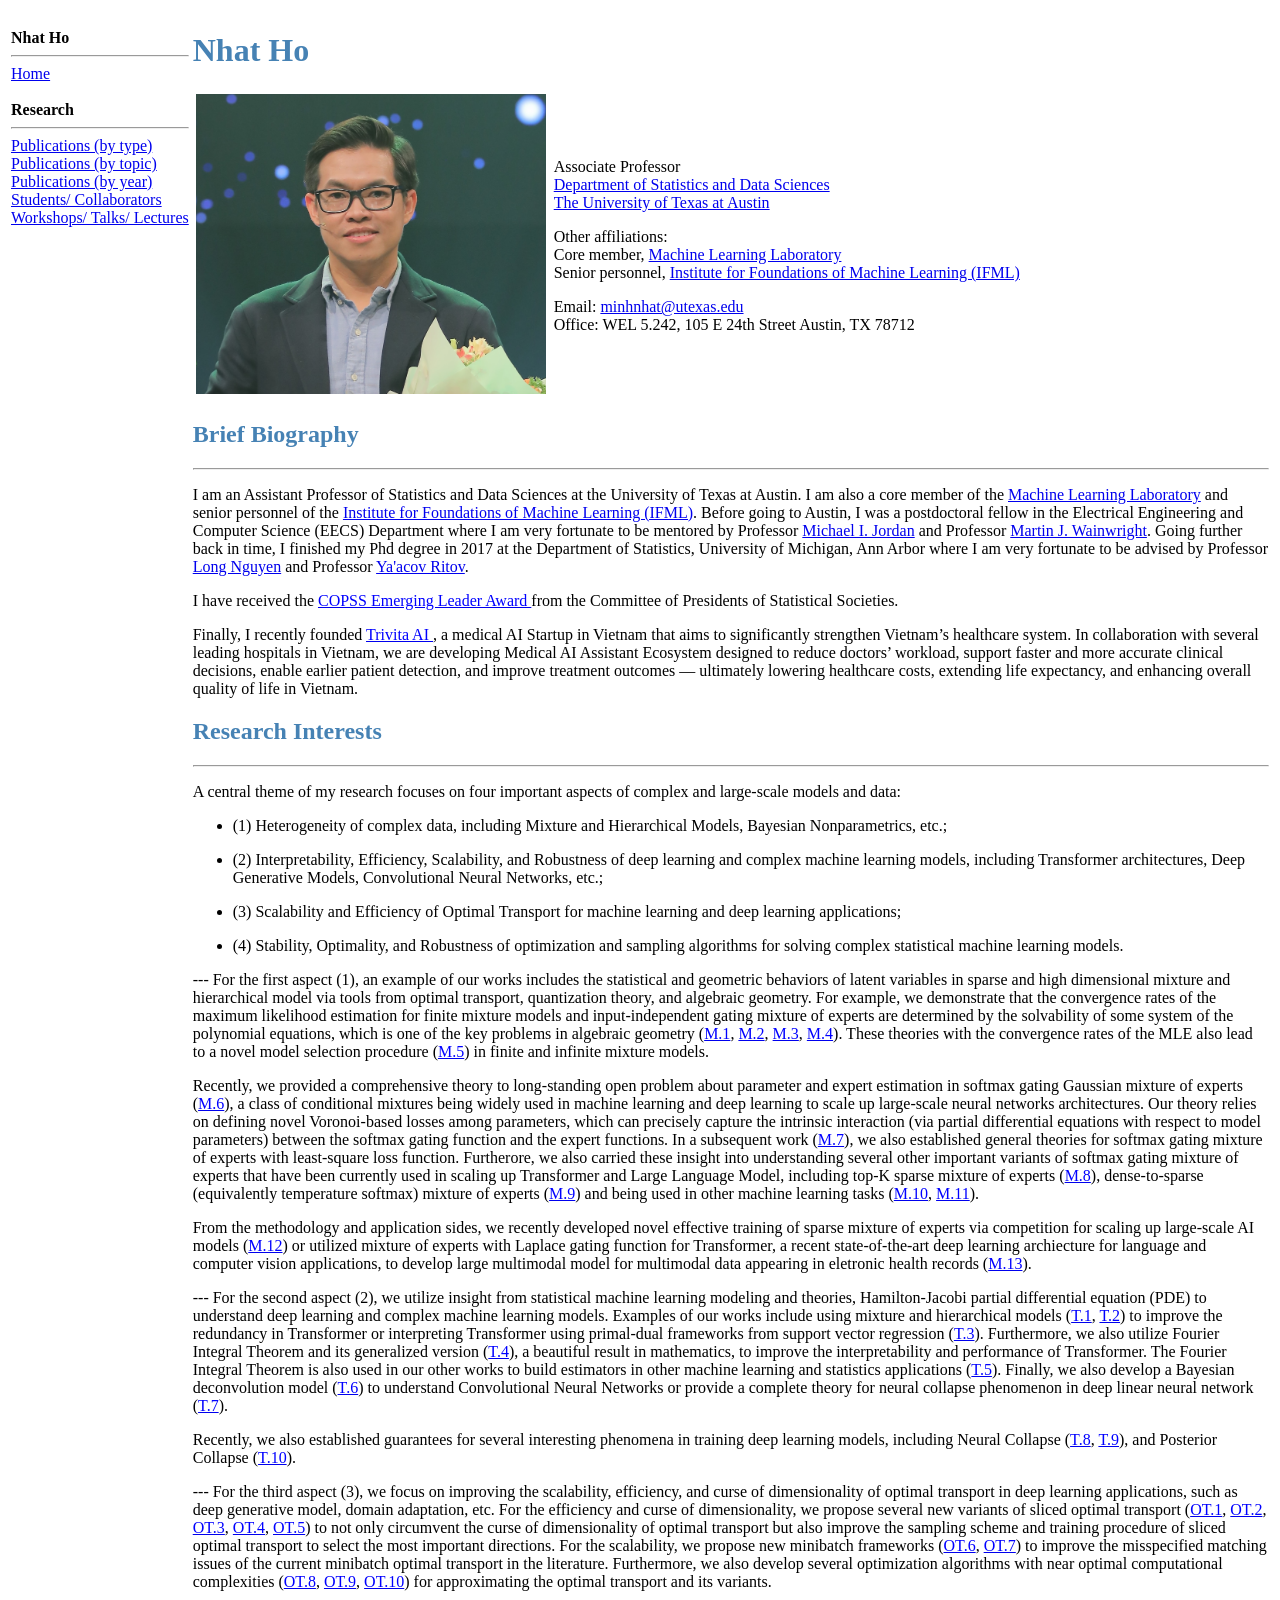
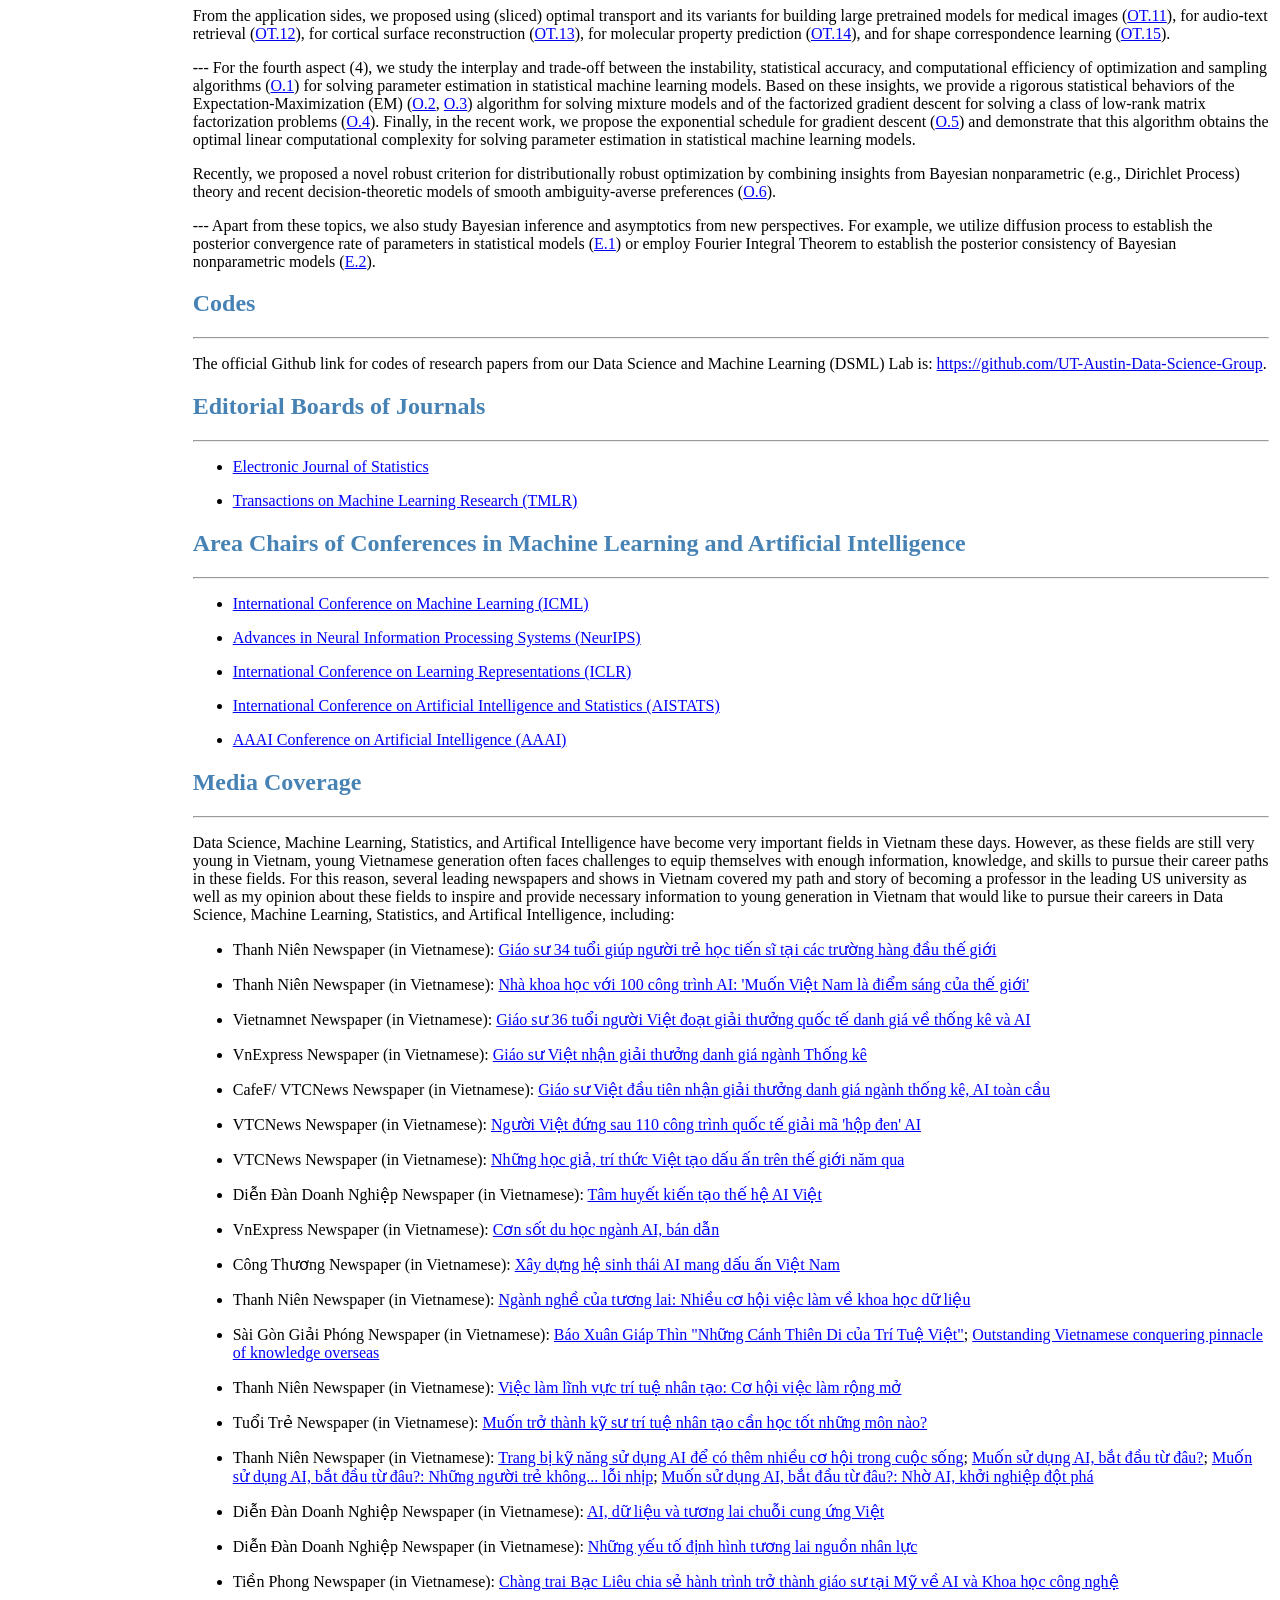
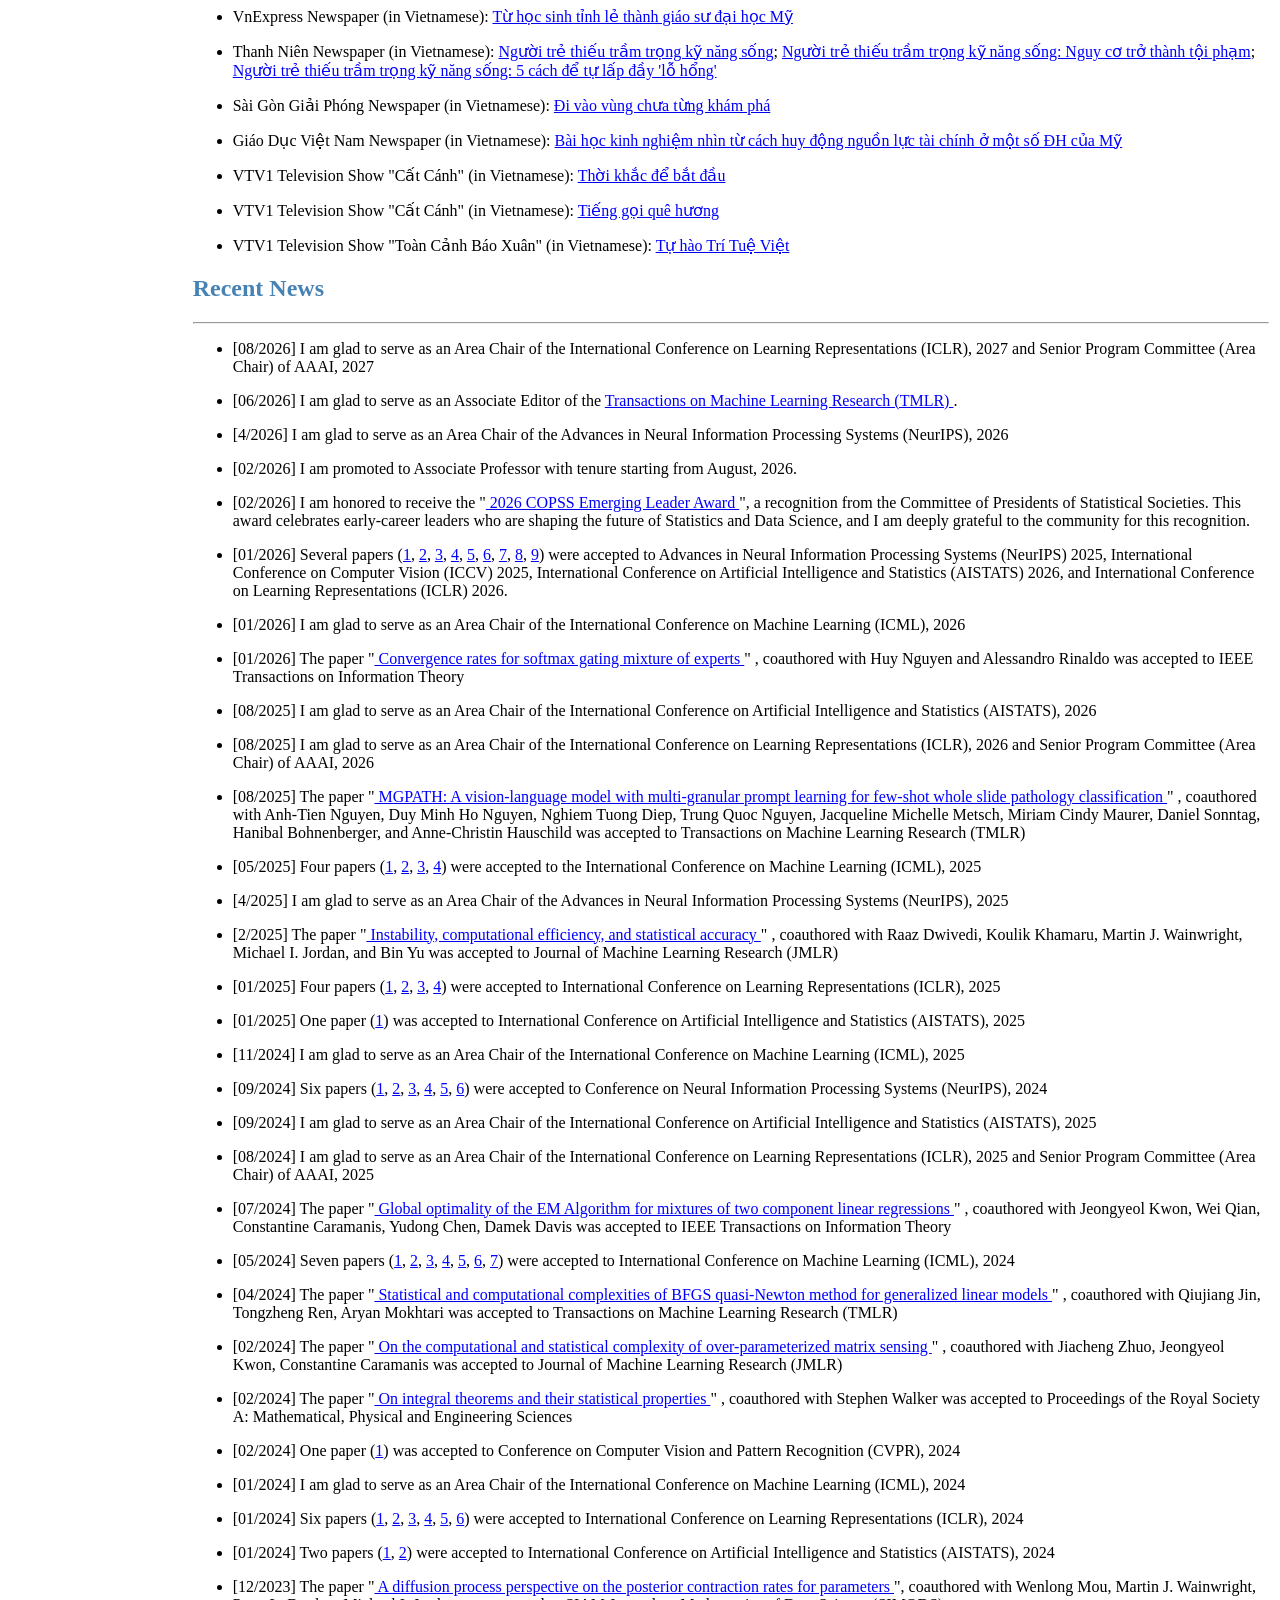
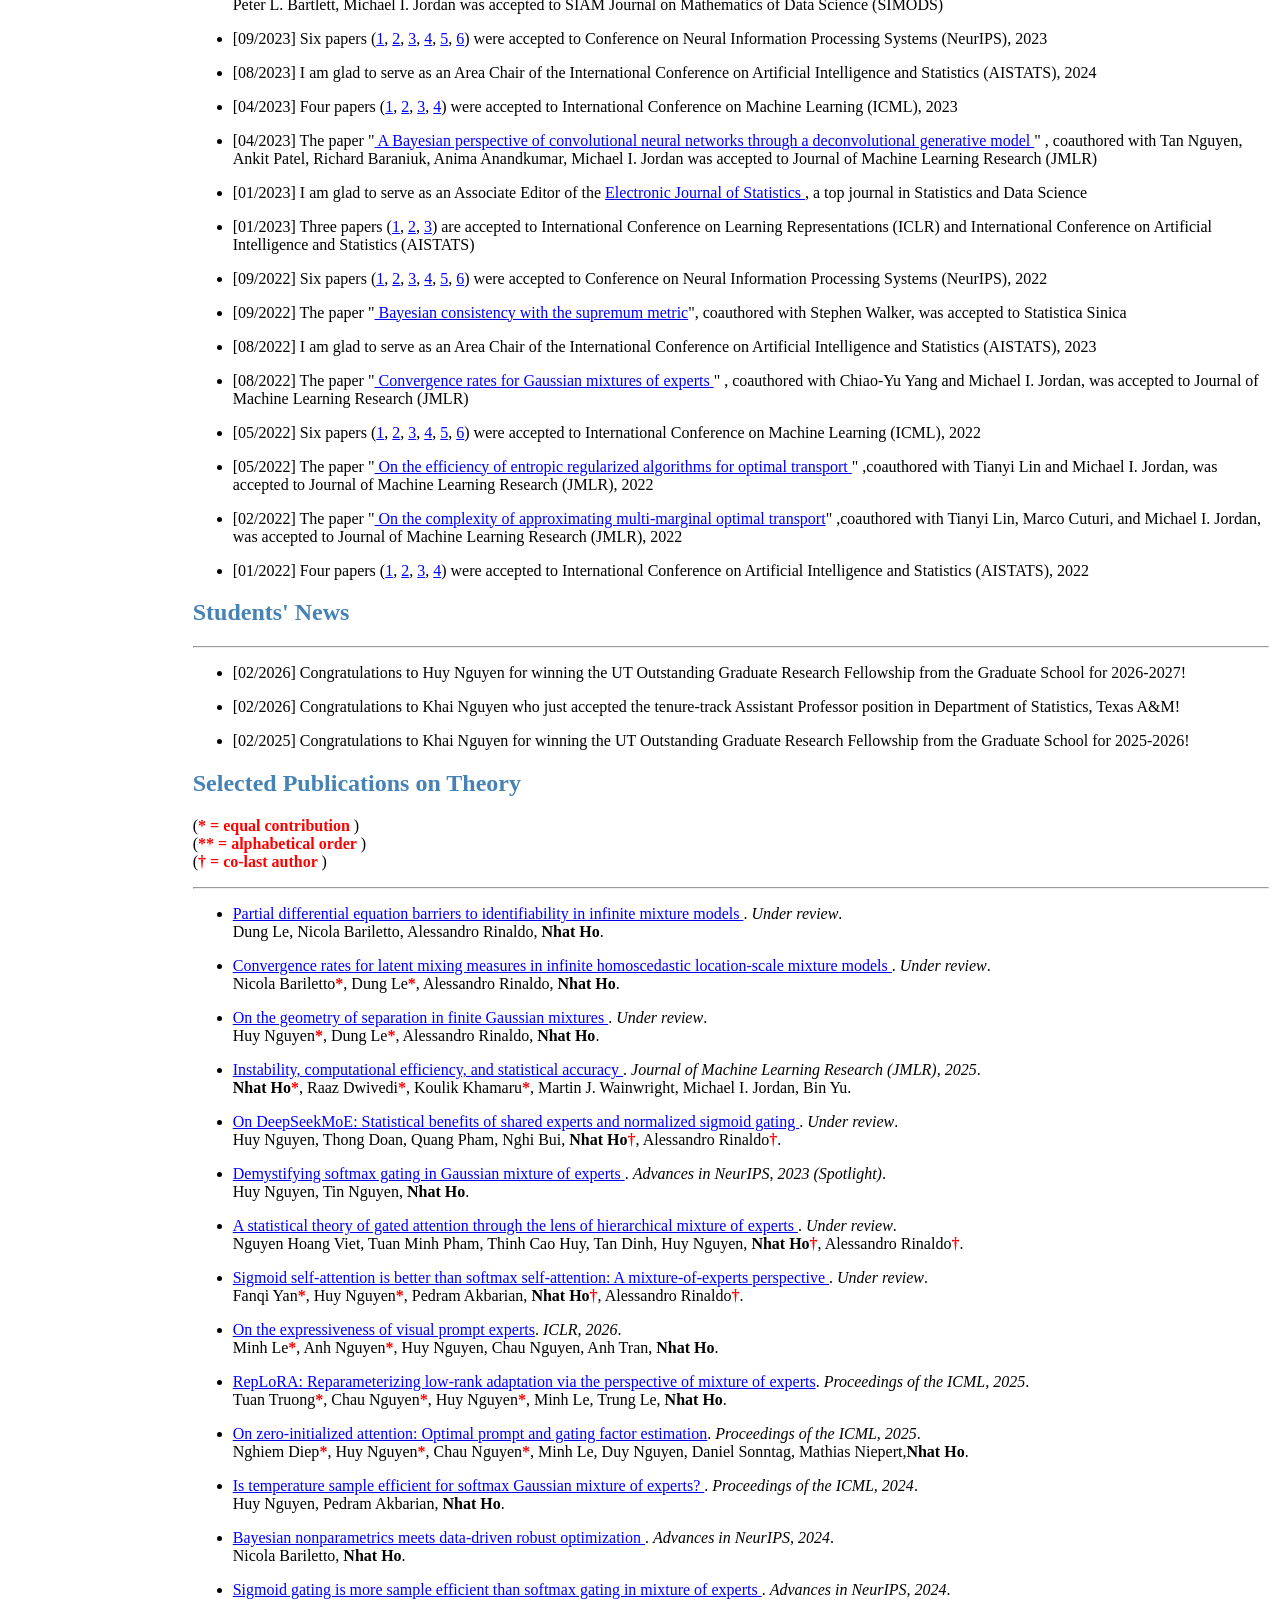
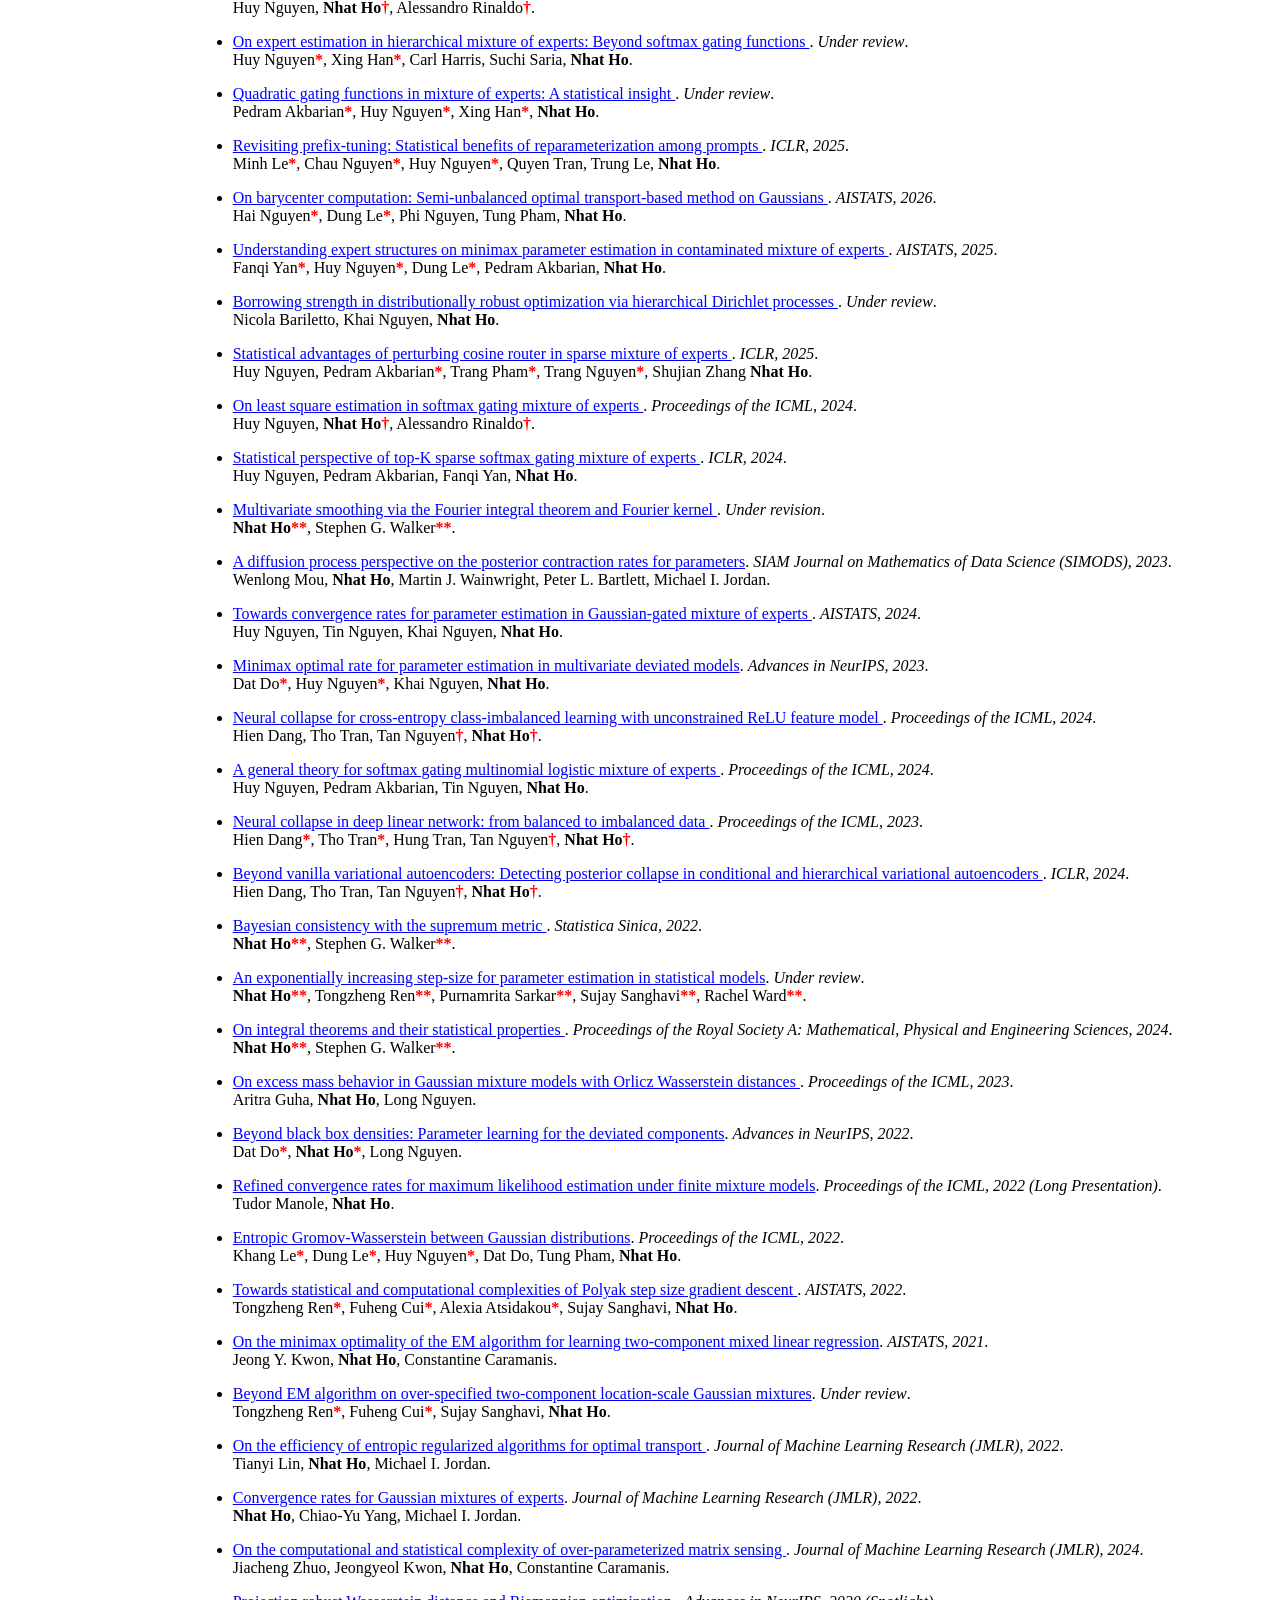
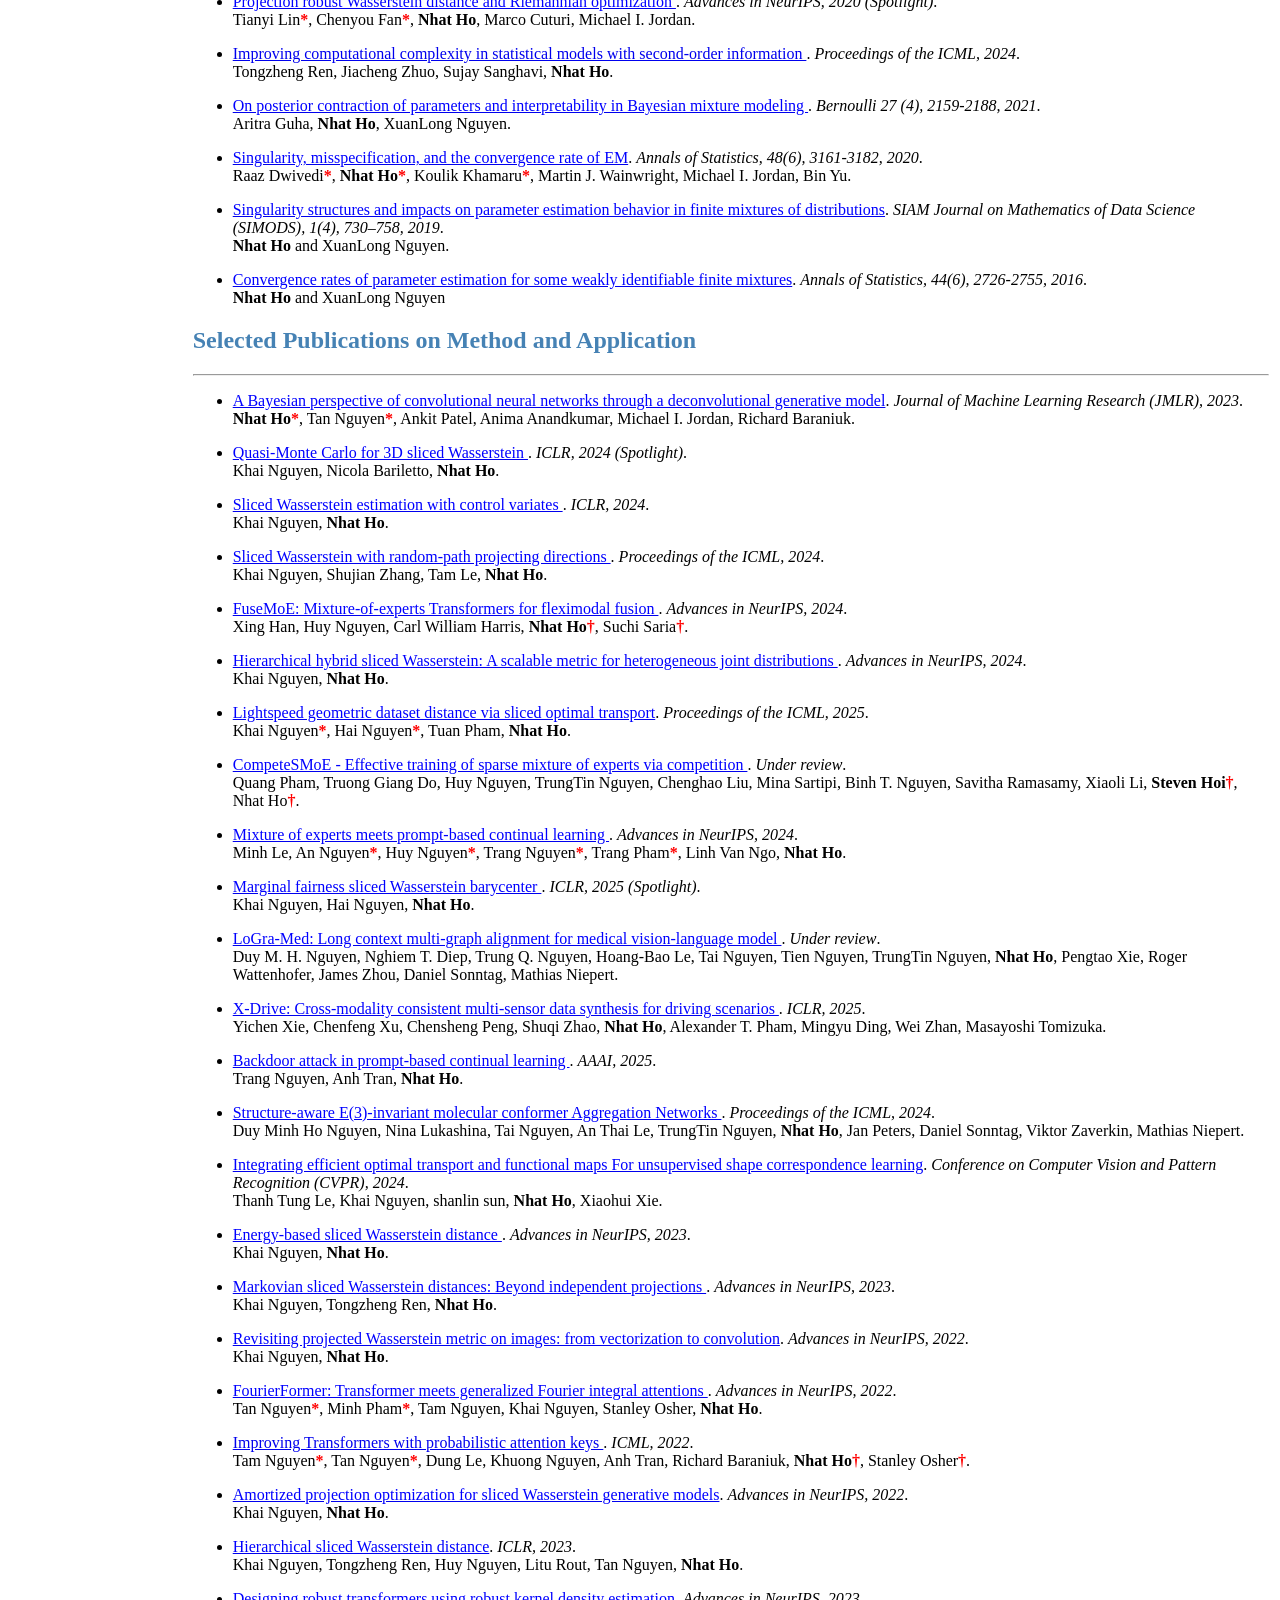
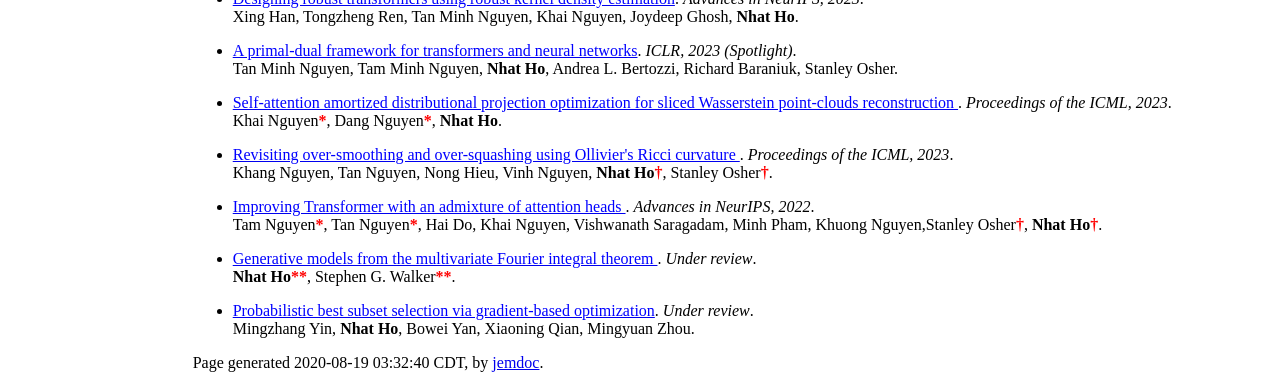
==== commit 0f8a9145: "Initial commit" ====
--- a/index.html
+++ b/index.html
@@ -199,7 +199,11 @@
 <h2 style="color:steelblue;"> Recent News</h2>
 <hr style="margin-bottom:0cm;">
 <ul>
+<li><p>[08/2026] I am glad to serve as an Area Chair of the International Conference on Learning Representations (ICLR), 2027 and Senior Program Committee (Area Chair) of AAAI, 2027</p>
+</li>
 <li><p>[06/2026] I am glad to serve as an Associate Editor of the <a href="https://jmlr.org/tmlr/index.html"><font color=blue size=+0.3> Transactions on Machine Learning Research (TMLR) </font></a>. </p>
+</li>
+<li><p>[4/2026] I am glad to serve as an Area Chair of the Advances in Neural Information Processing Systems (NeurIPS), 2026</p>
 </li>
 <li><p>[02/2026] I am promoted to Associate Professor with tenure starting from August, 2026. </p>
 </li>
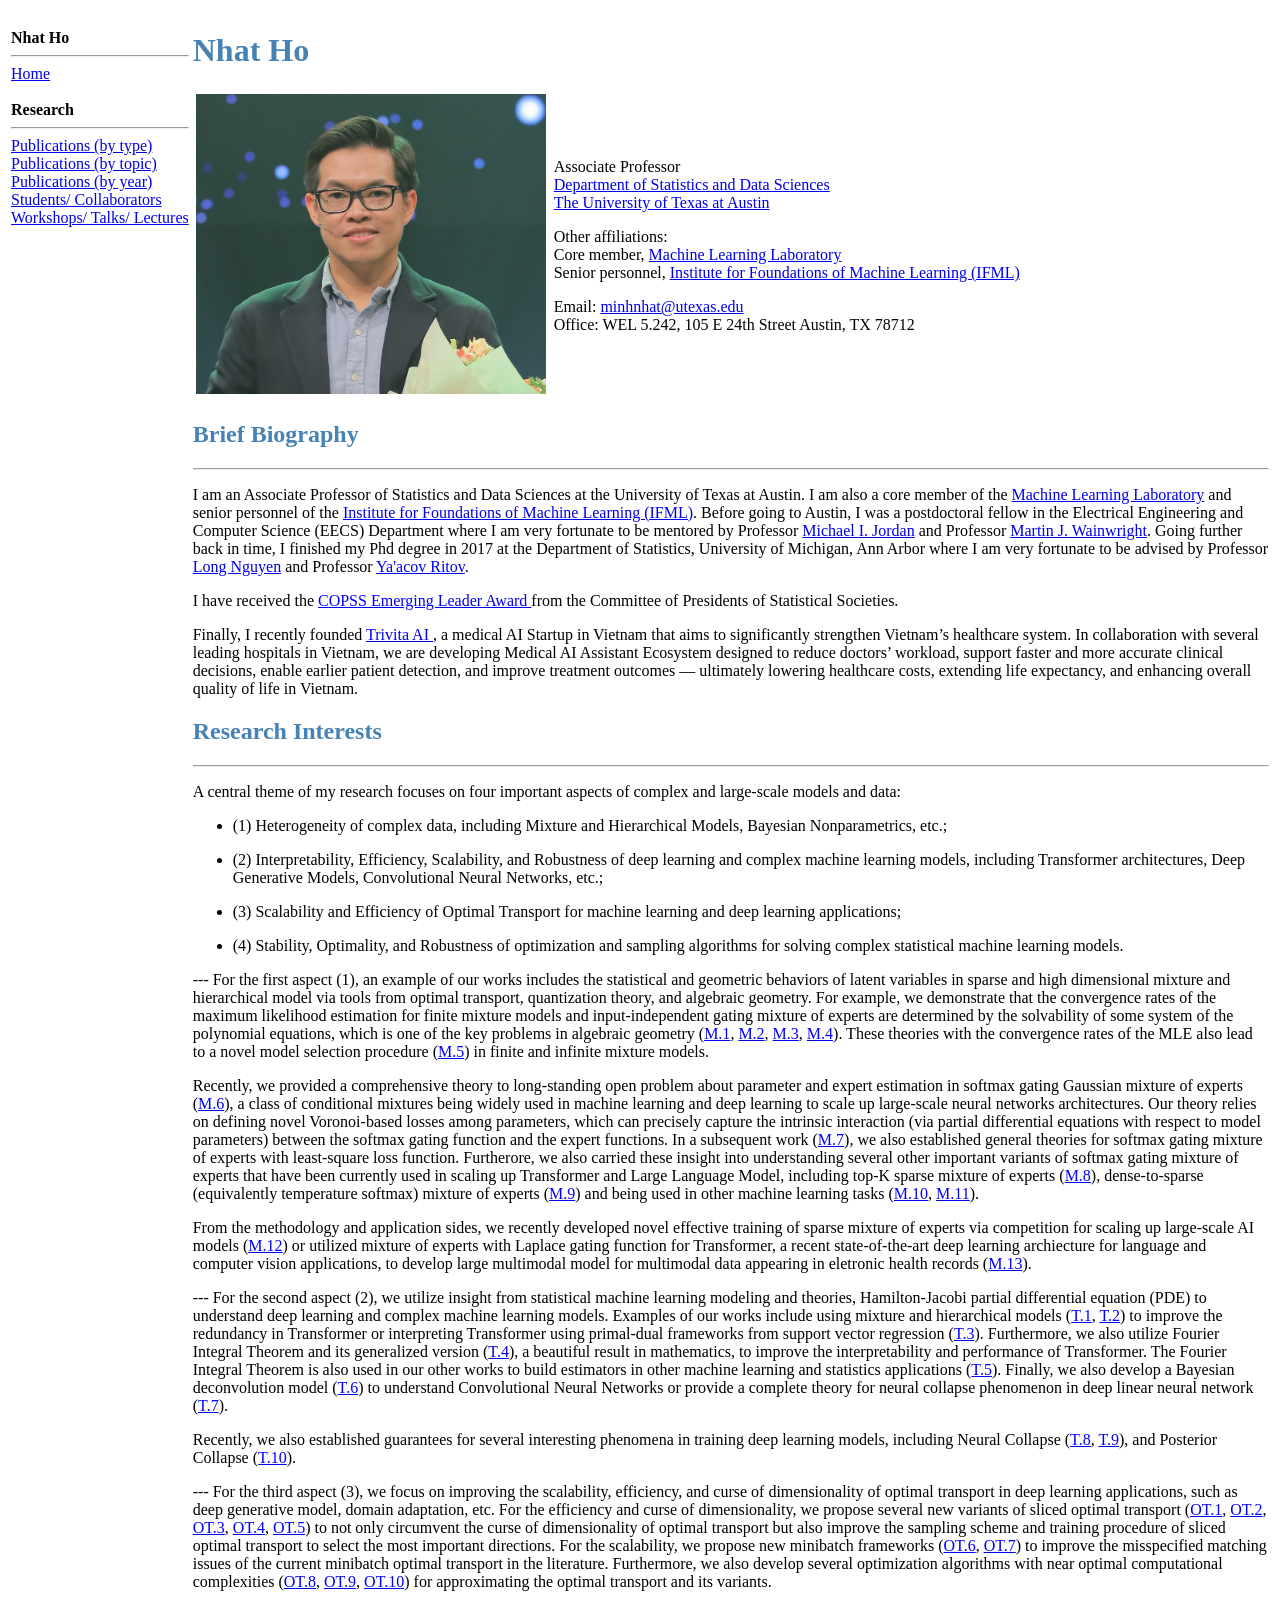
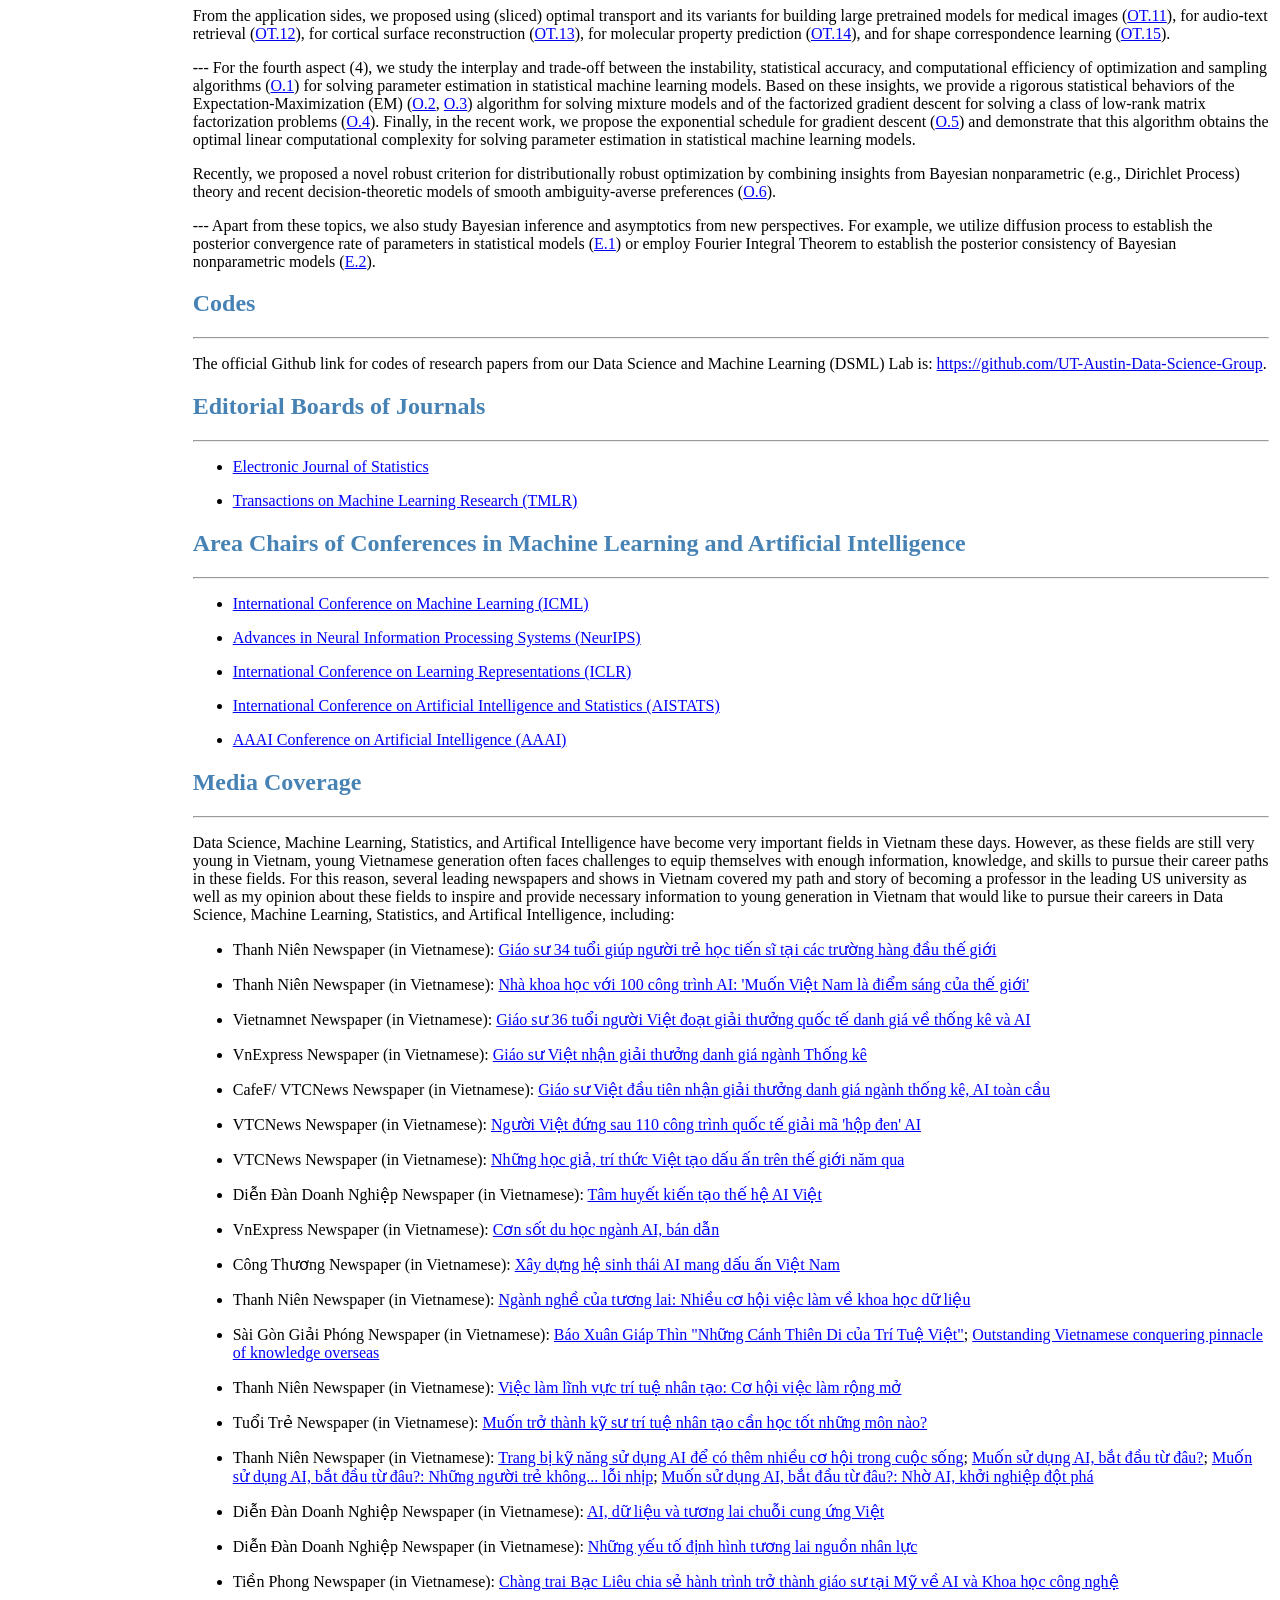
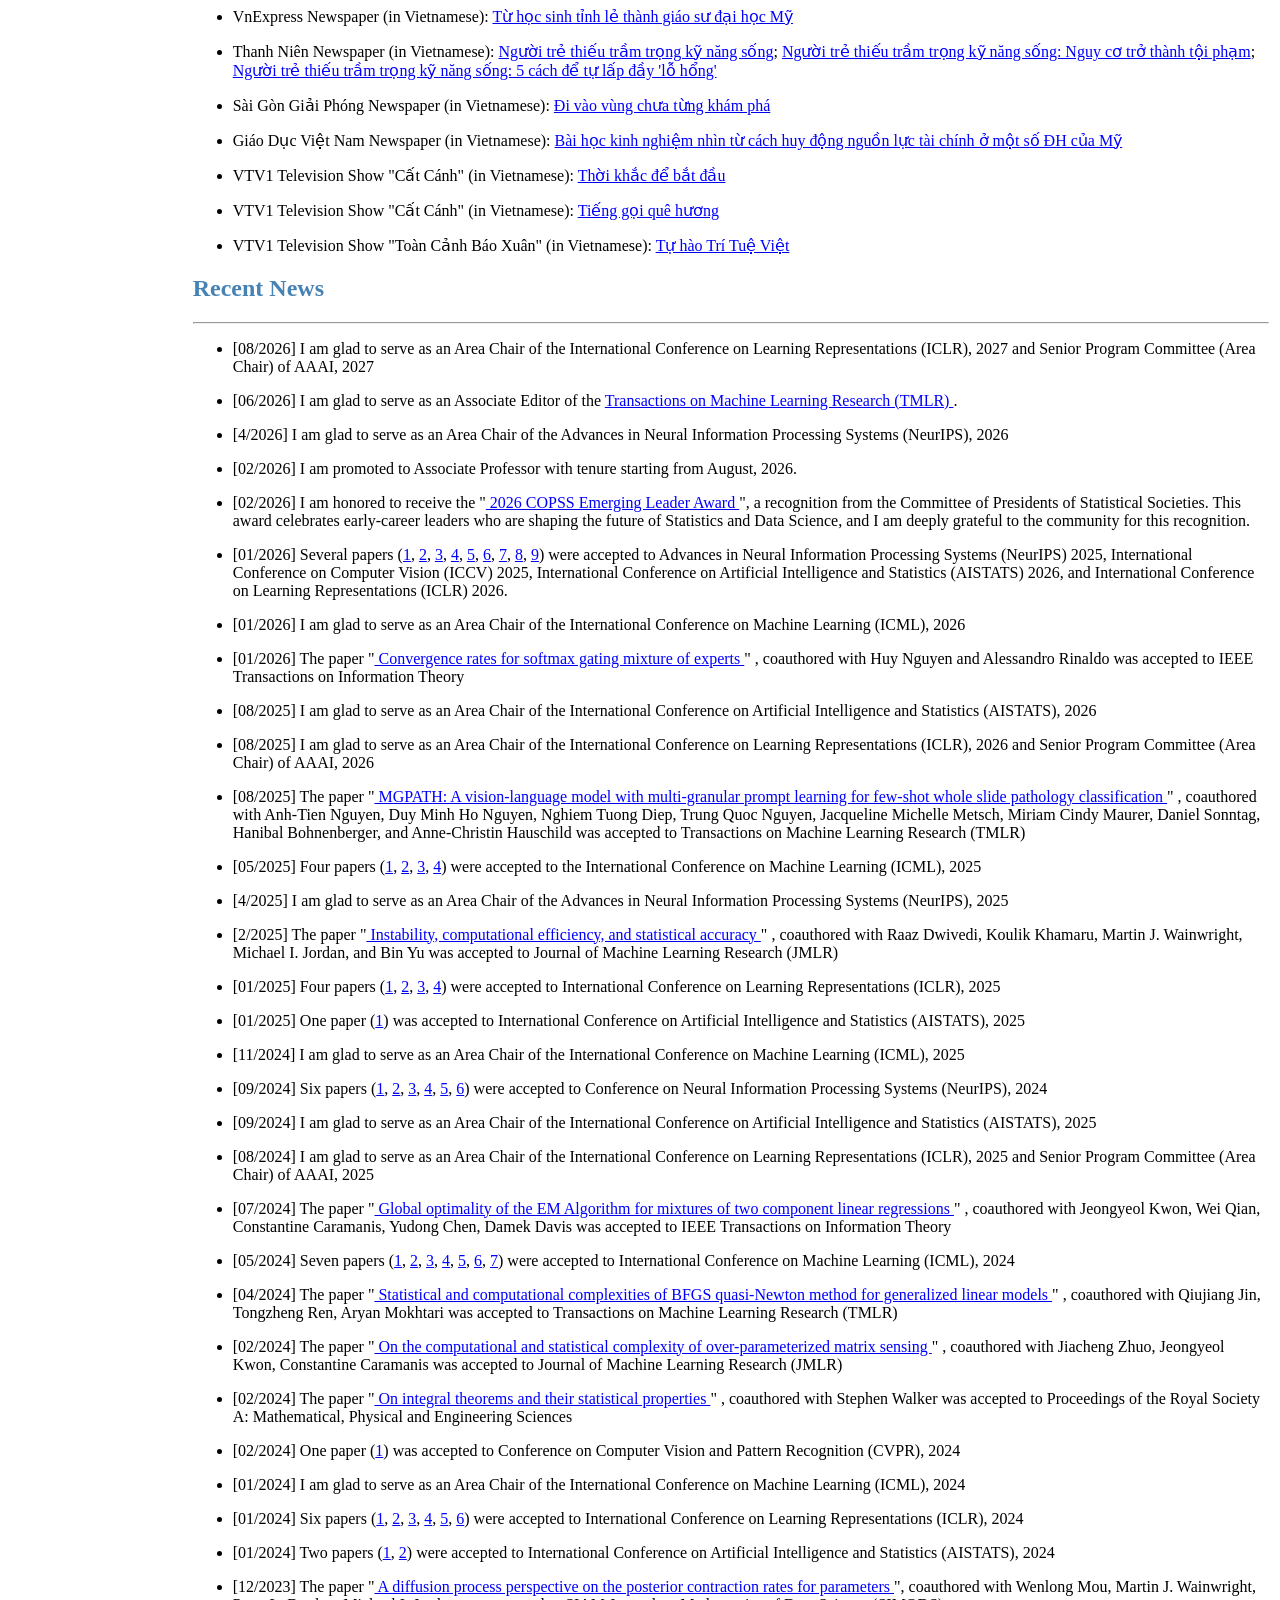
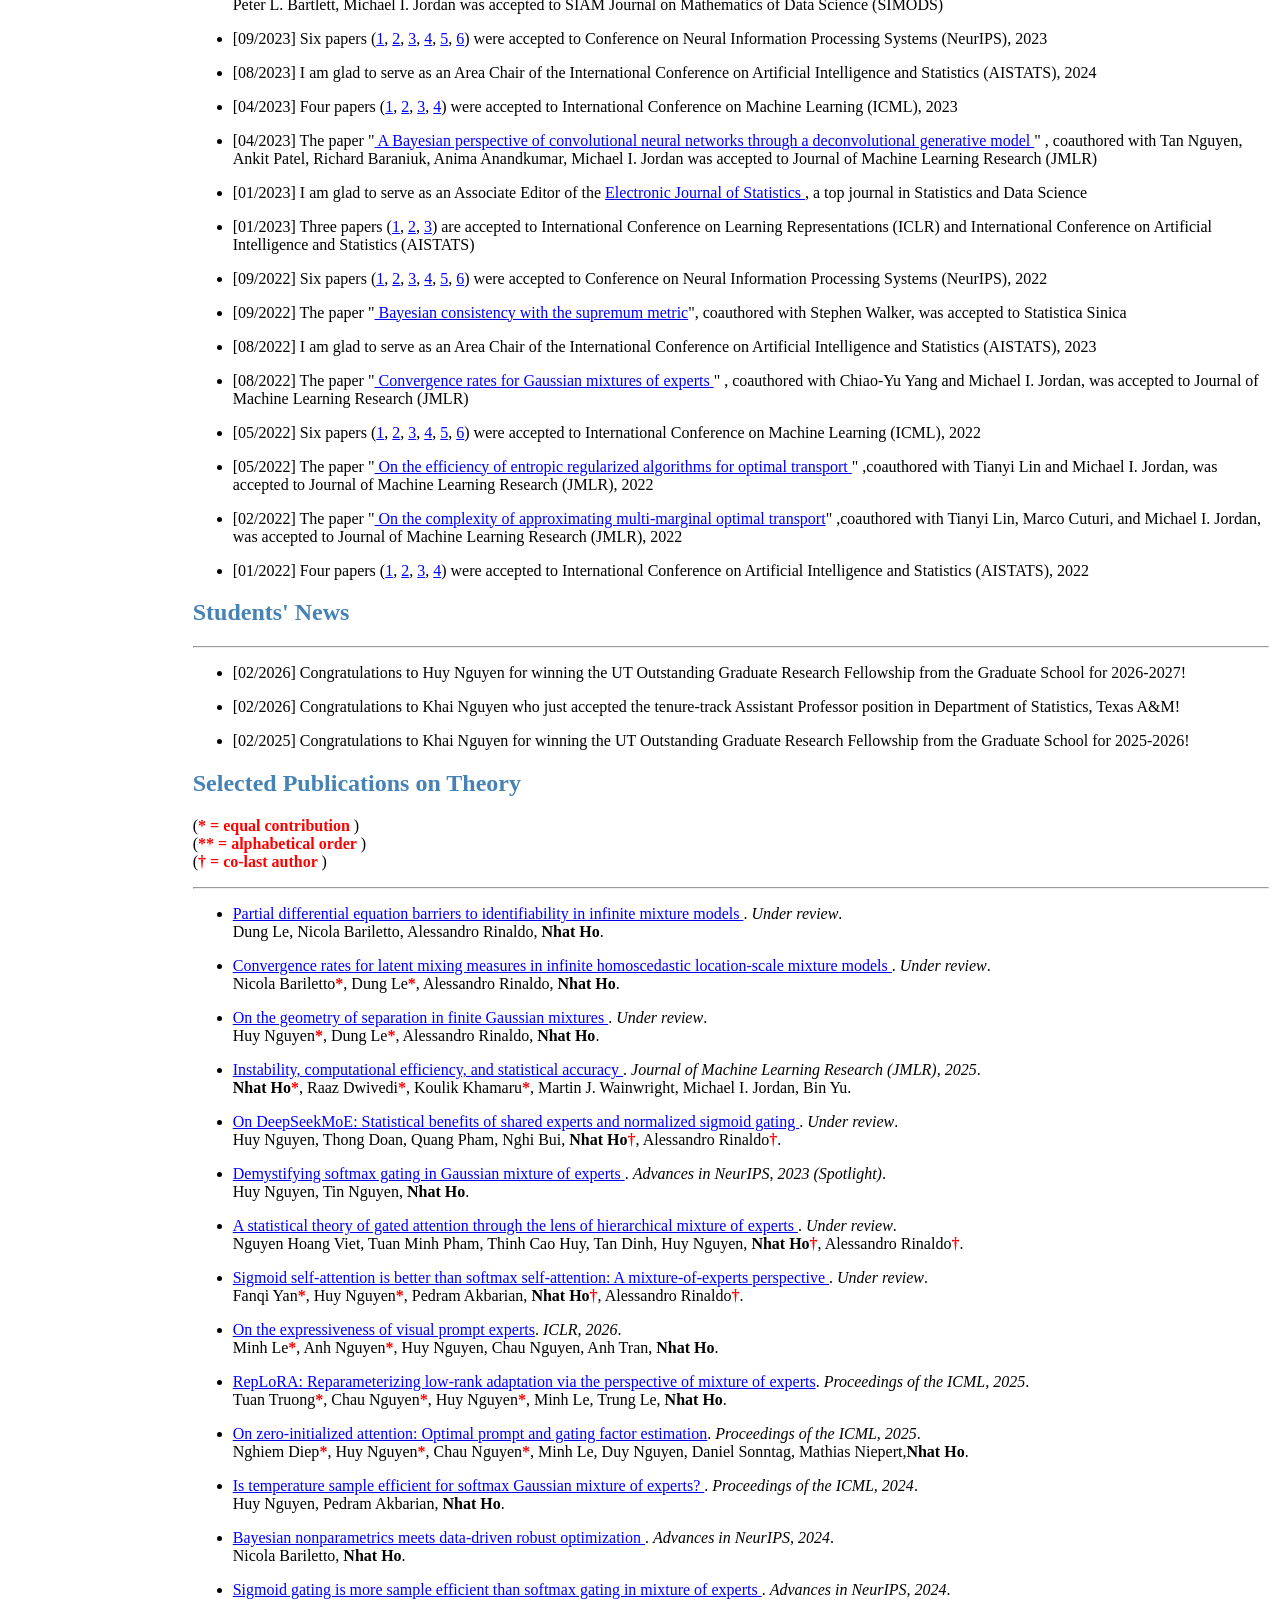
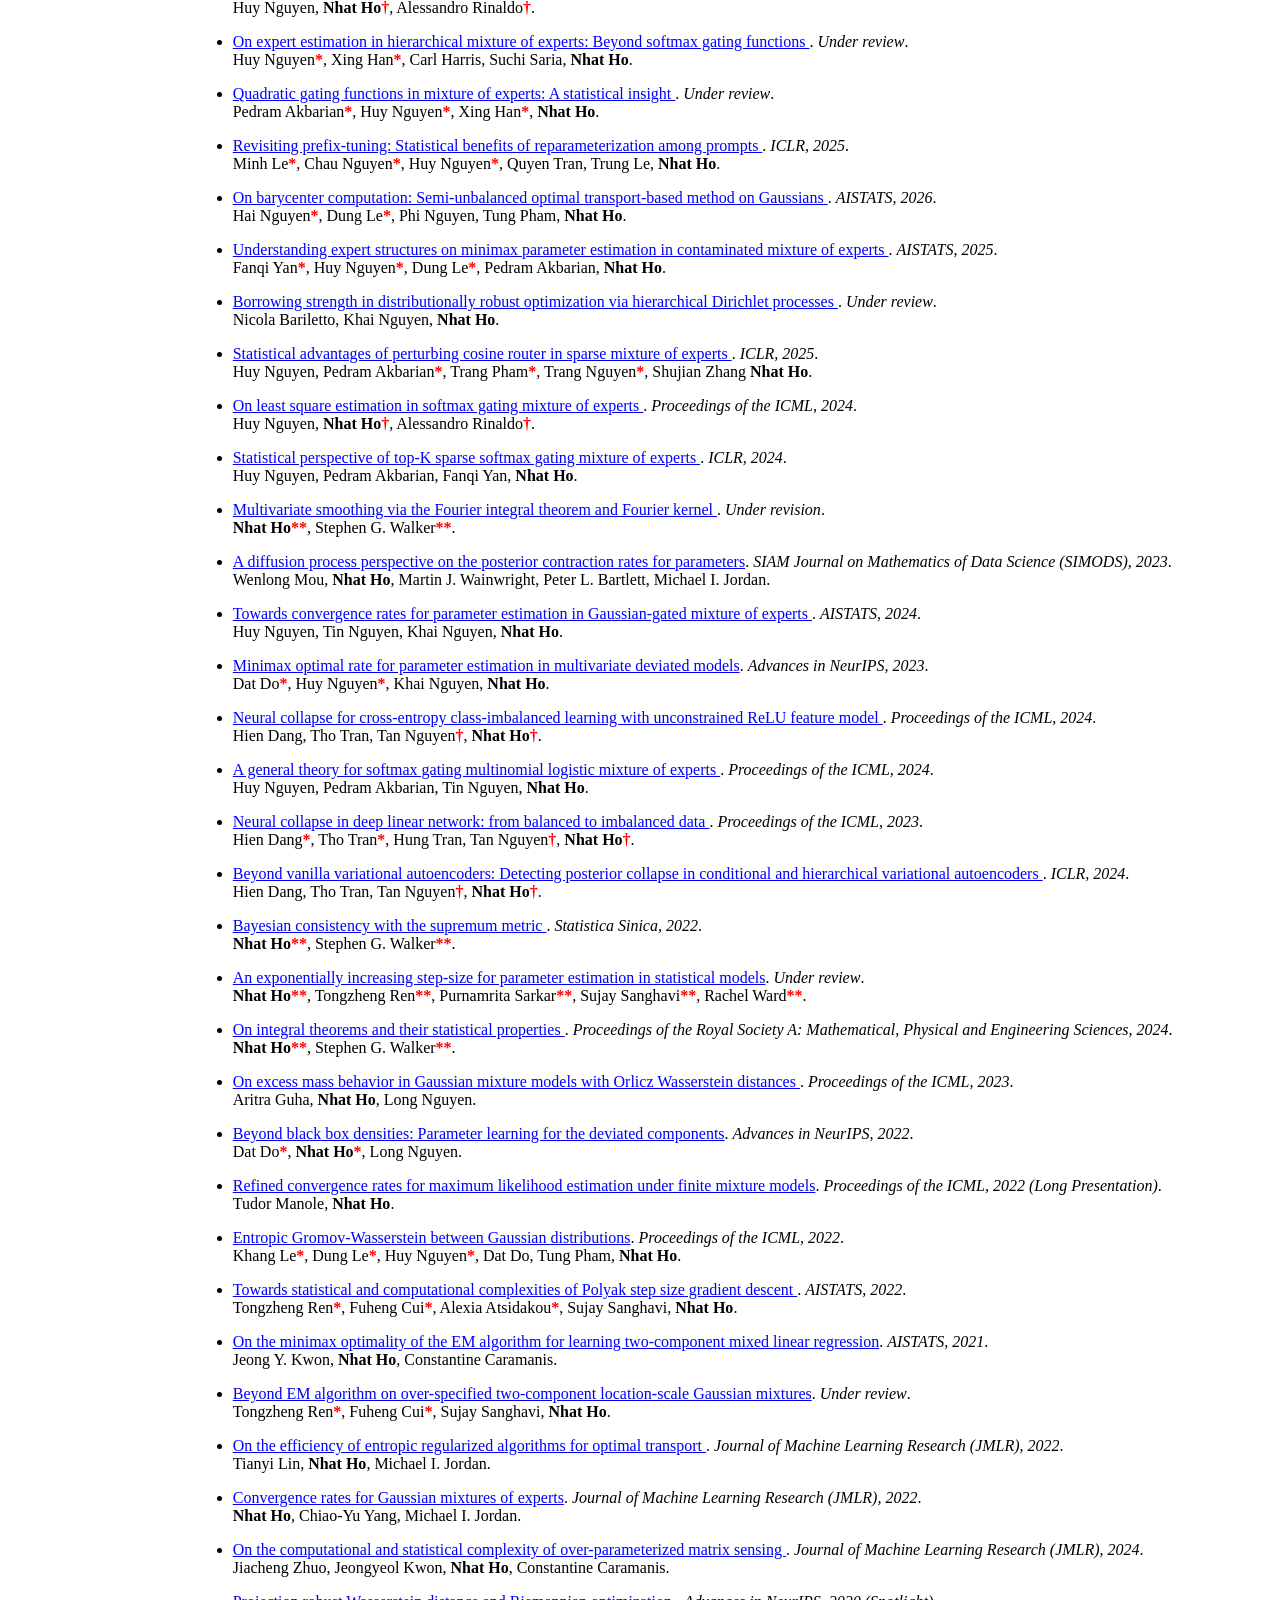
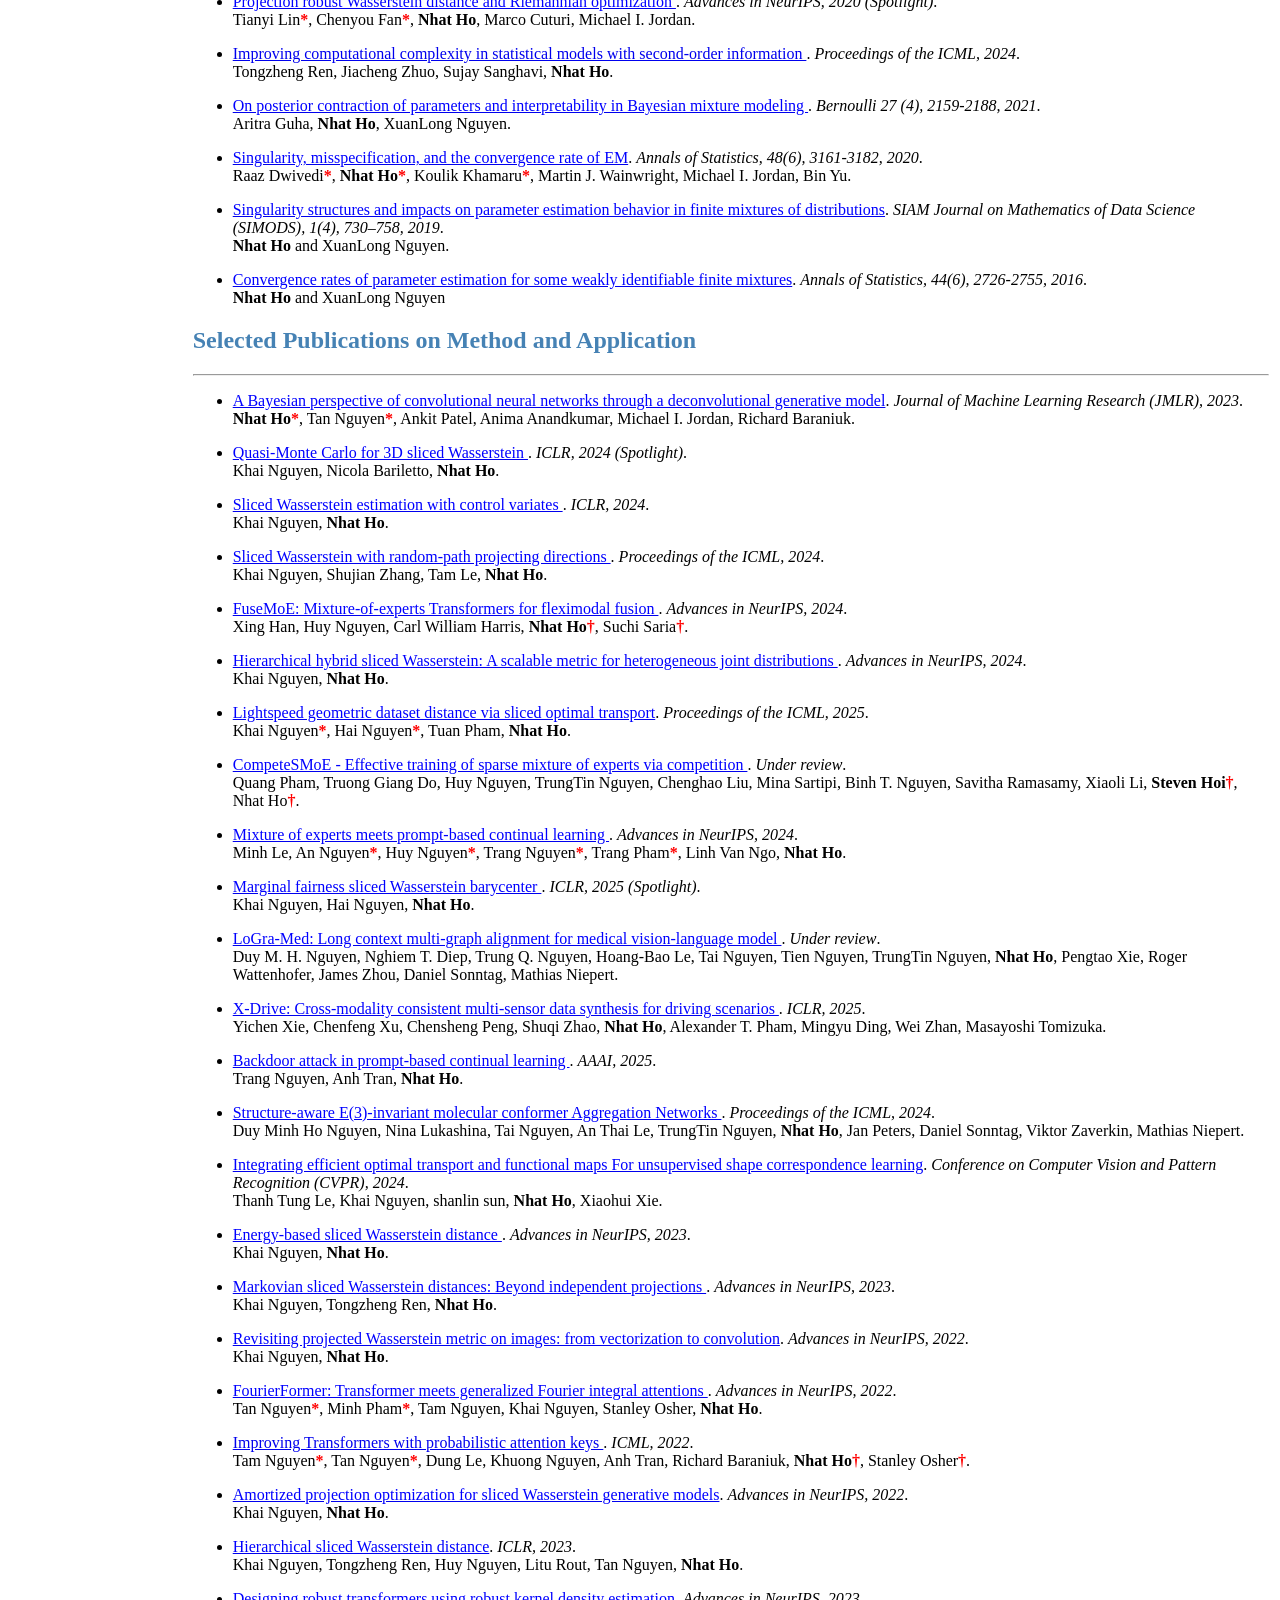
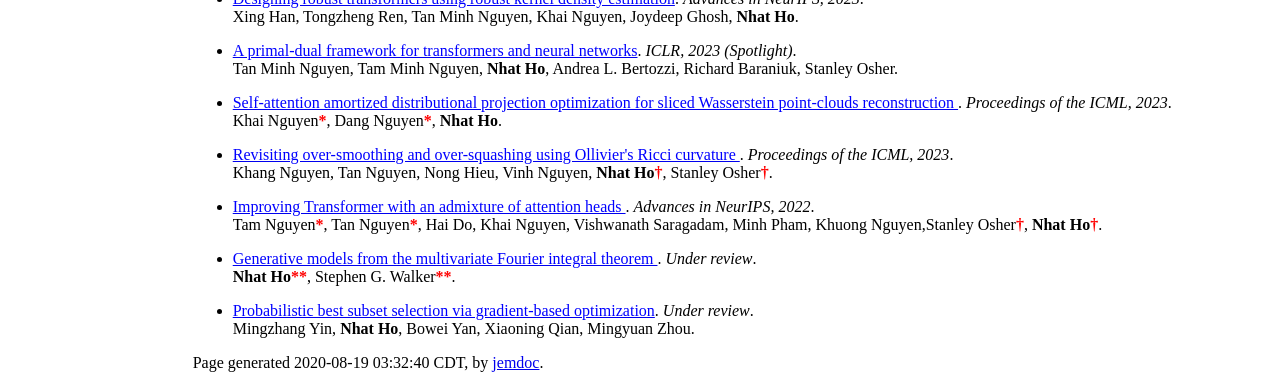
==== commit 0ae27eee: "Initial commit" ====
--- a/index.html
+++ b/index.html
@@ -39,7 +39,7 @@
 </td></tr></table>
 <h2 style="color:steelblue;">Brief Biography</h2>
 <hr>
-<p>I am an Assistant Professor of Statistics and Data Sciences at the University of Texas at Austin. I am also a core member of the <a href="https://ml.utexas.edu/about">Machine Learning Laboratory</a> and senior personnel of the <a href="https://www.ifml.institute/">Institute for Foundations of Machine Learning (IFML)</a>. Before going to Austin, I was a postdoctoral fellow in the Electrical Engineering and Computer Science (EECS) Department where I am very fortunate to be mentored by Professor <a href="https://people.eecs.berkeley.edu/~jordan/">Michael I. Jordan</a> and Professor <a href="http://people.eecs.berkeley.edu/~wainwrig/">Martin J. Wainwright</a>. Going further back in time, I finished my Phd degree in 2017 at the Department of Statistics, University of Michigan, Ann Arbor where I am very fortunate to be advised by Professor <a href="http://dept.stat.lsa.umich.edu/~xuanlong/">Long Nguyen</a> and Professor <a href="http://www-personal.umich.edu/~yritov/jr.html">Ya'acov Ritov</a>.</p>
+<p>I am an Associate Professor of Statistics and Data Sciences at the University of Texas at Austin. I am also a core member of the <a href="https://ml.utexas.edu/about">Machine Learning Laboratory</a> and senior personnel of the <a href="https://www.ifml.institute/">Institute for Foundations of Machine Learning (IFML)</a>. Before going to Austin, I was a postdoctoral fellow in the Electrical Engineering and Computer Science (EECS) Department where I am very fortunate to be mentored by Professor <a href="https://people.eecs.berkeley.edu/~jordan/">Michael I. Jordan</a> and Professor <a href="http://people.eecs.berkeley.edu/~wainwrig/">Martin J. Wainwright</a>. Going further back in time, I finished my Phd degree in 2017 at the Department of Statistics, University of Michigan, Ann Arbor where I am very fortunate to be advised by Professor <a href="http://dept.stat.lsa.umich.edu/~xuanlong/">Long Nguyen</a> and Professor <a href="http://www-personal.umich.edu/~yritov/jr.html">Ya'acov Ritov</a>.</p>
 
 I have received the <a href="https://community.amstat.org/copss/awards/leadership-academy"><font color=blue size=+0.3> COPSS Emerging Leader Award </font></a> from the Committee of Presidents of Statistical Societies. </p>
 
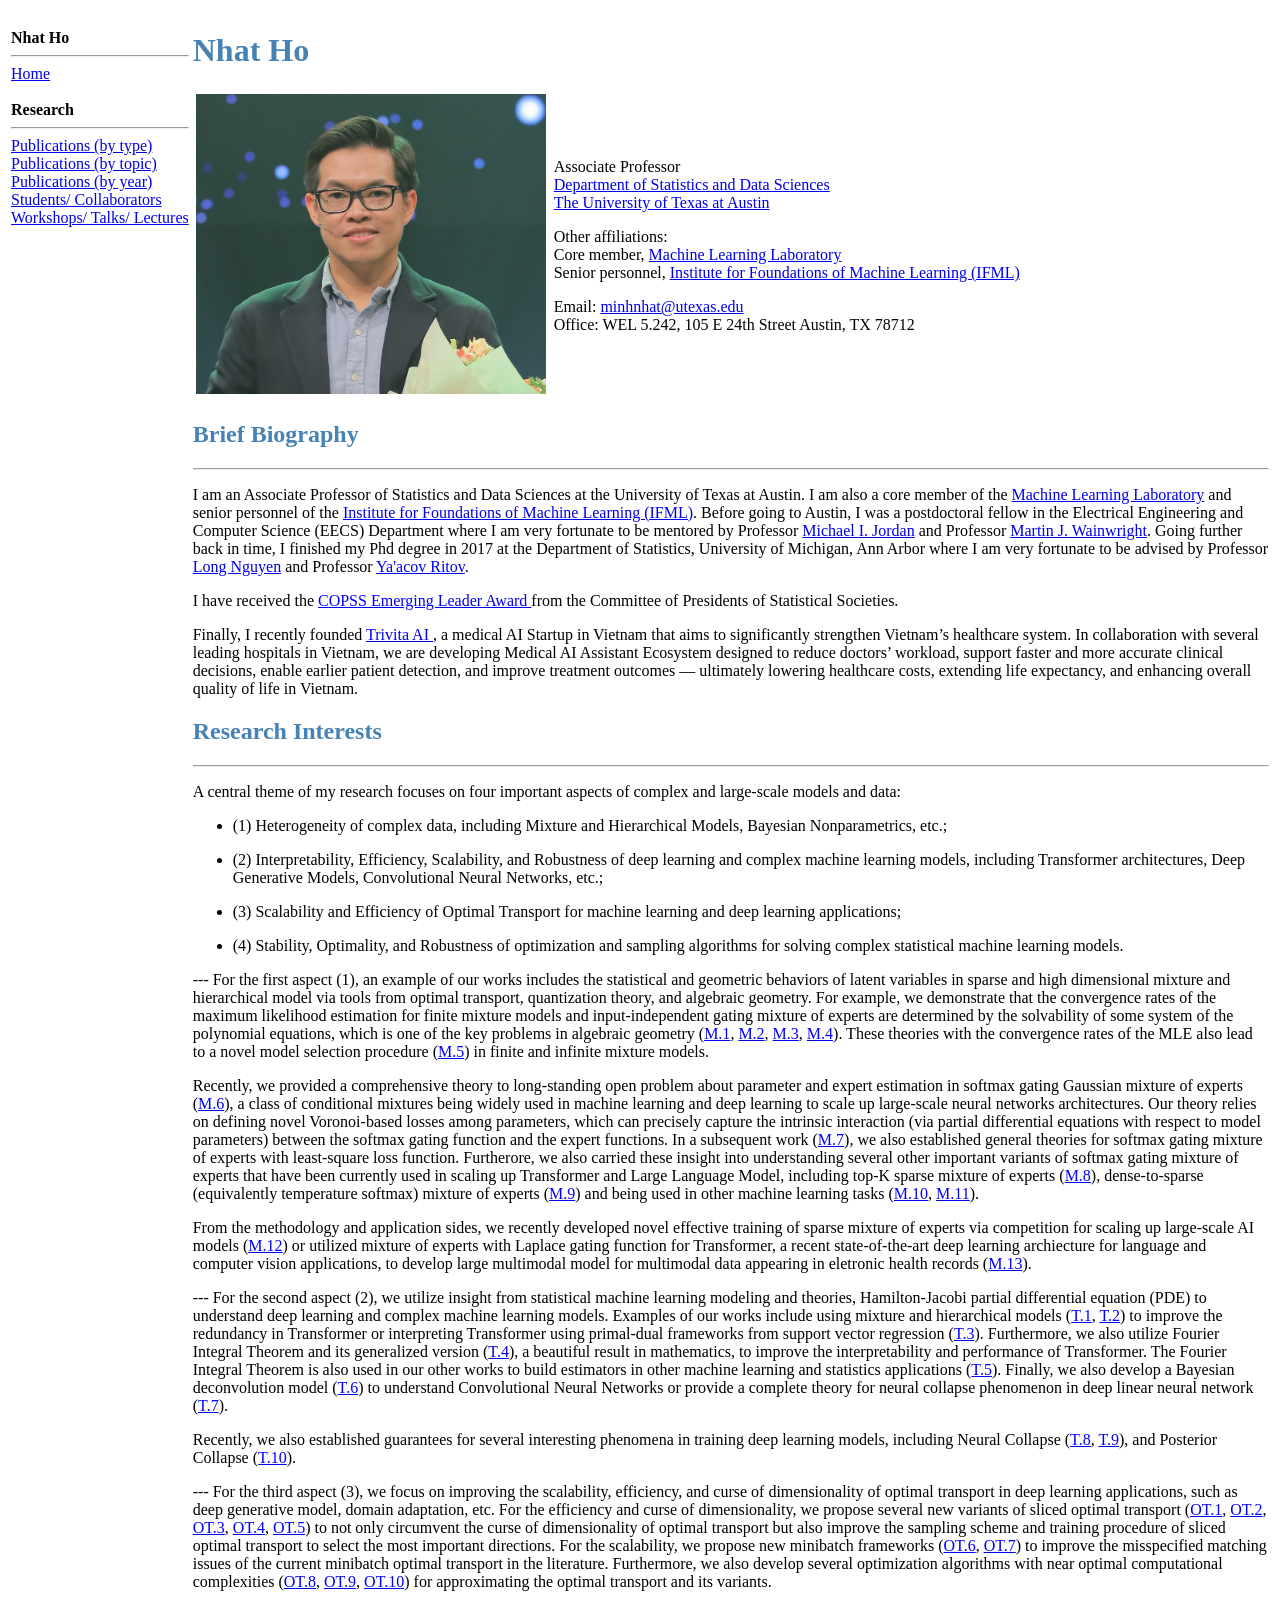
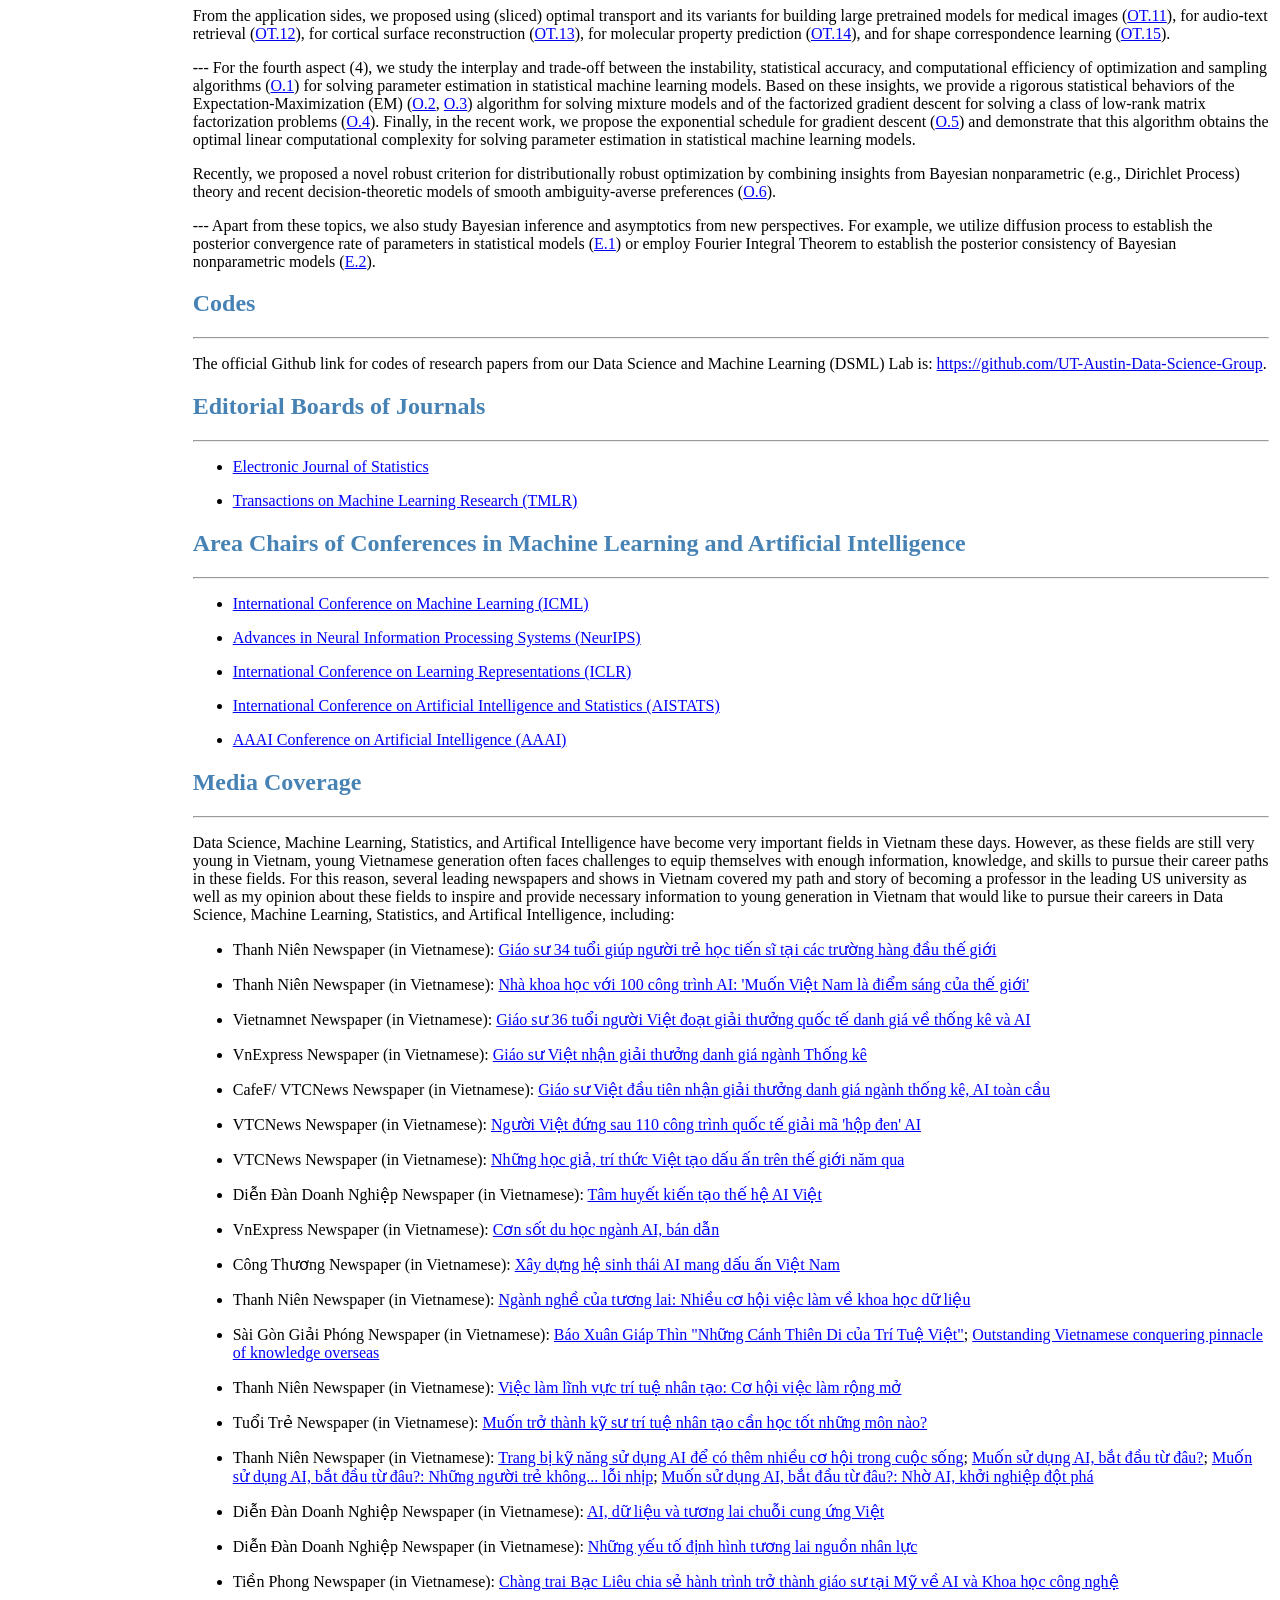
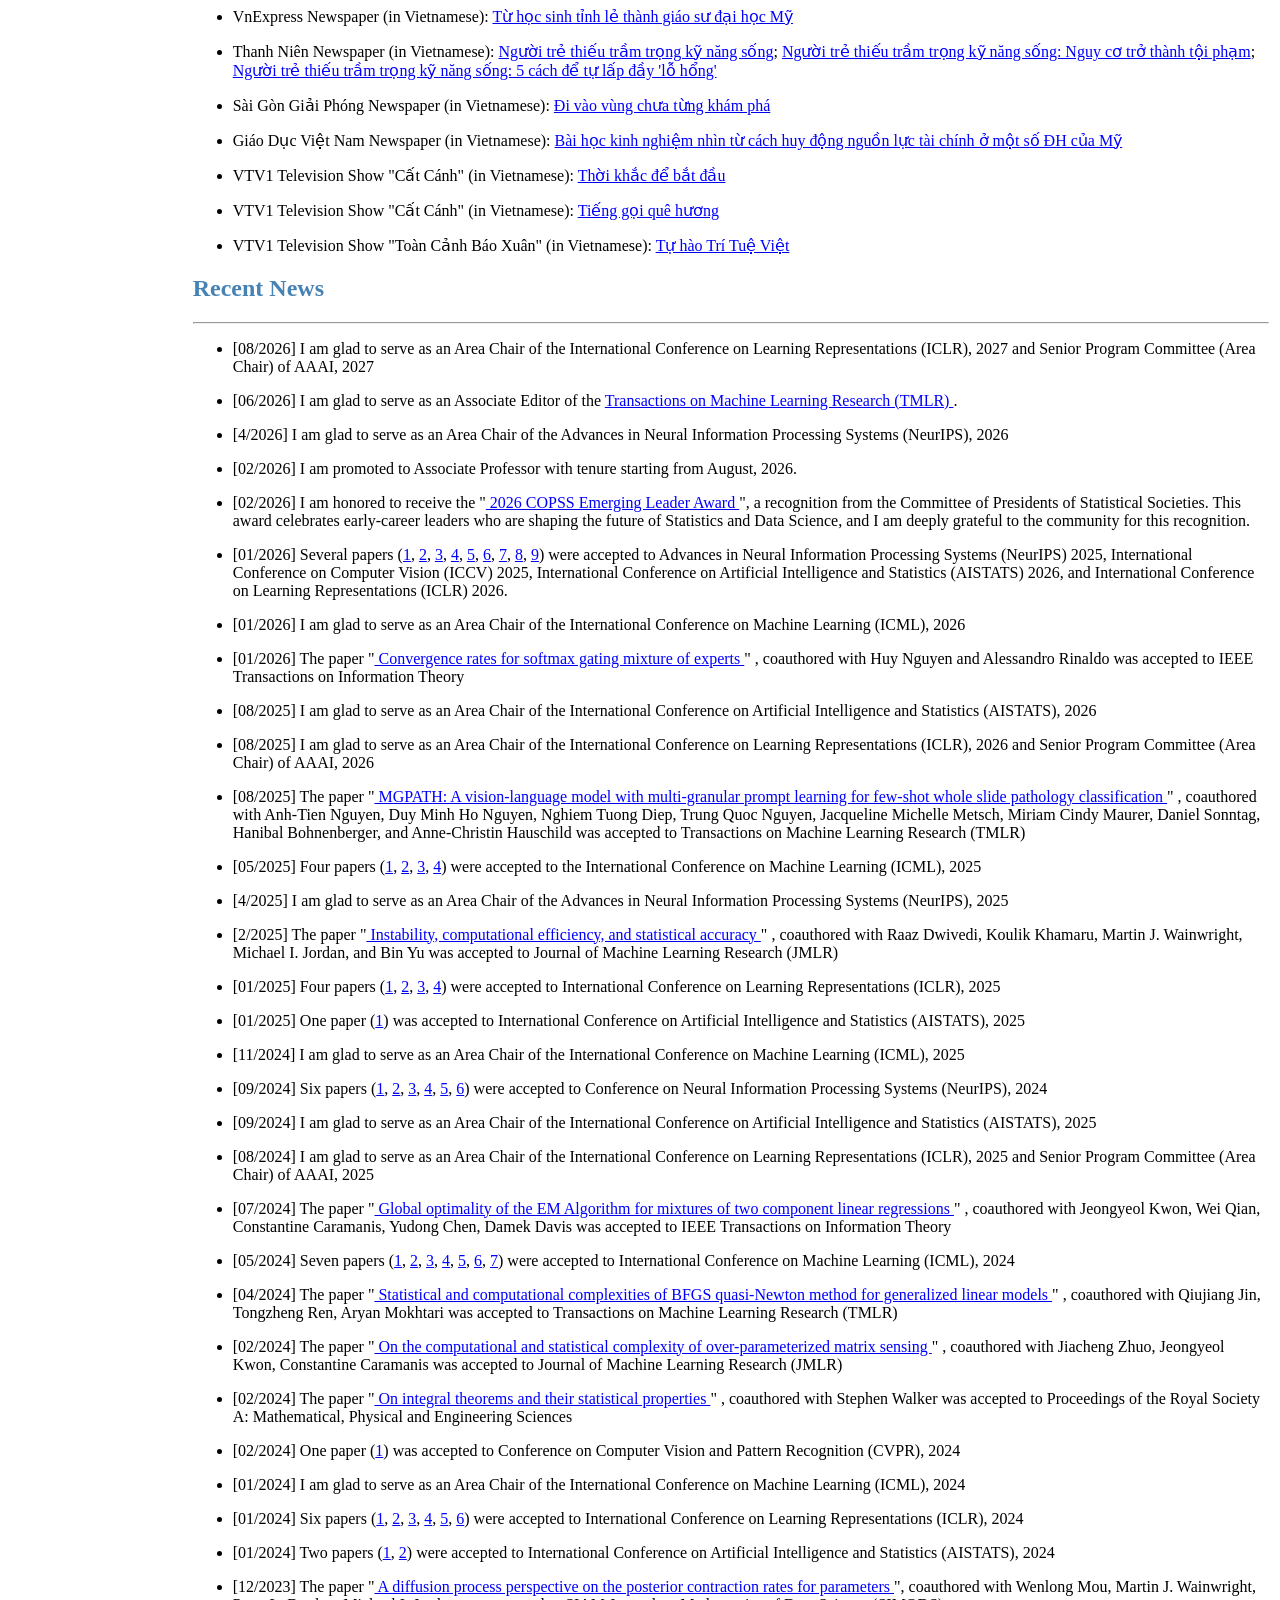
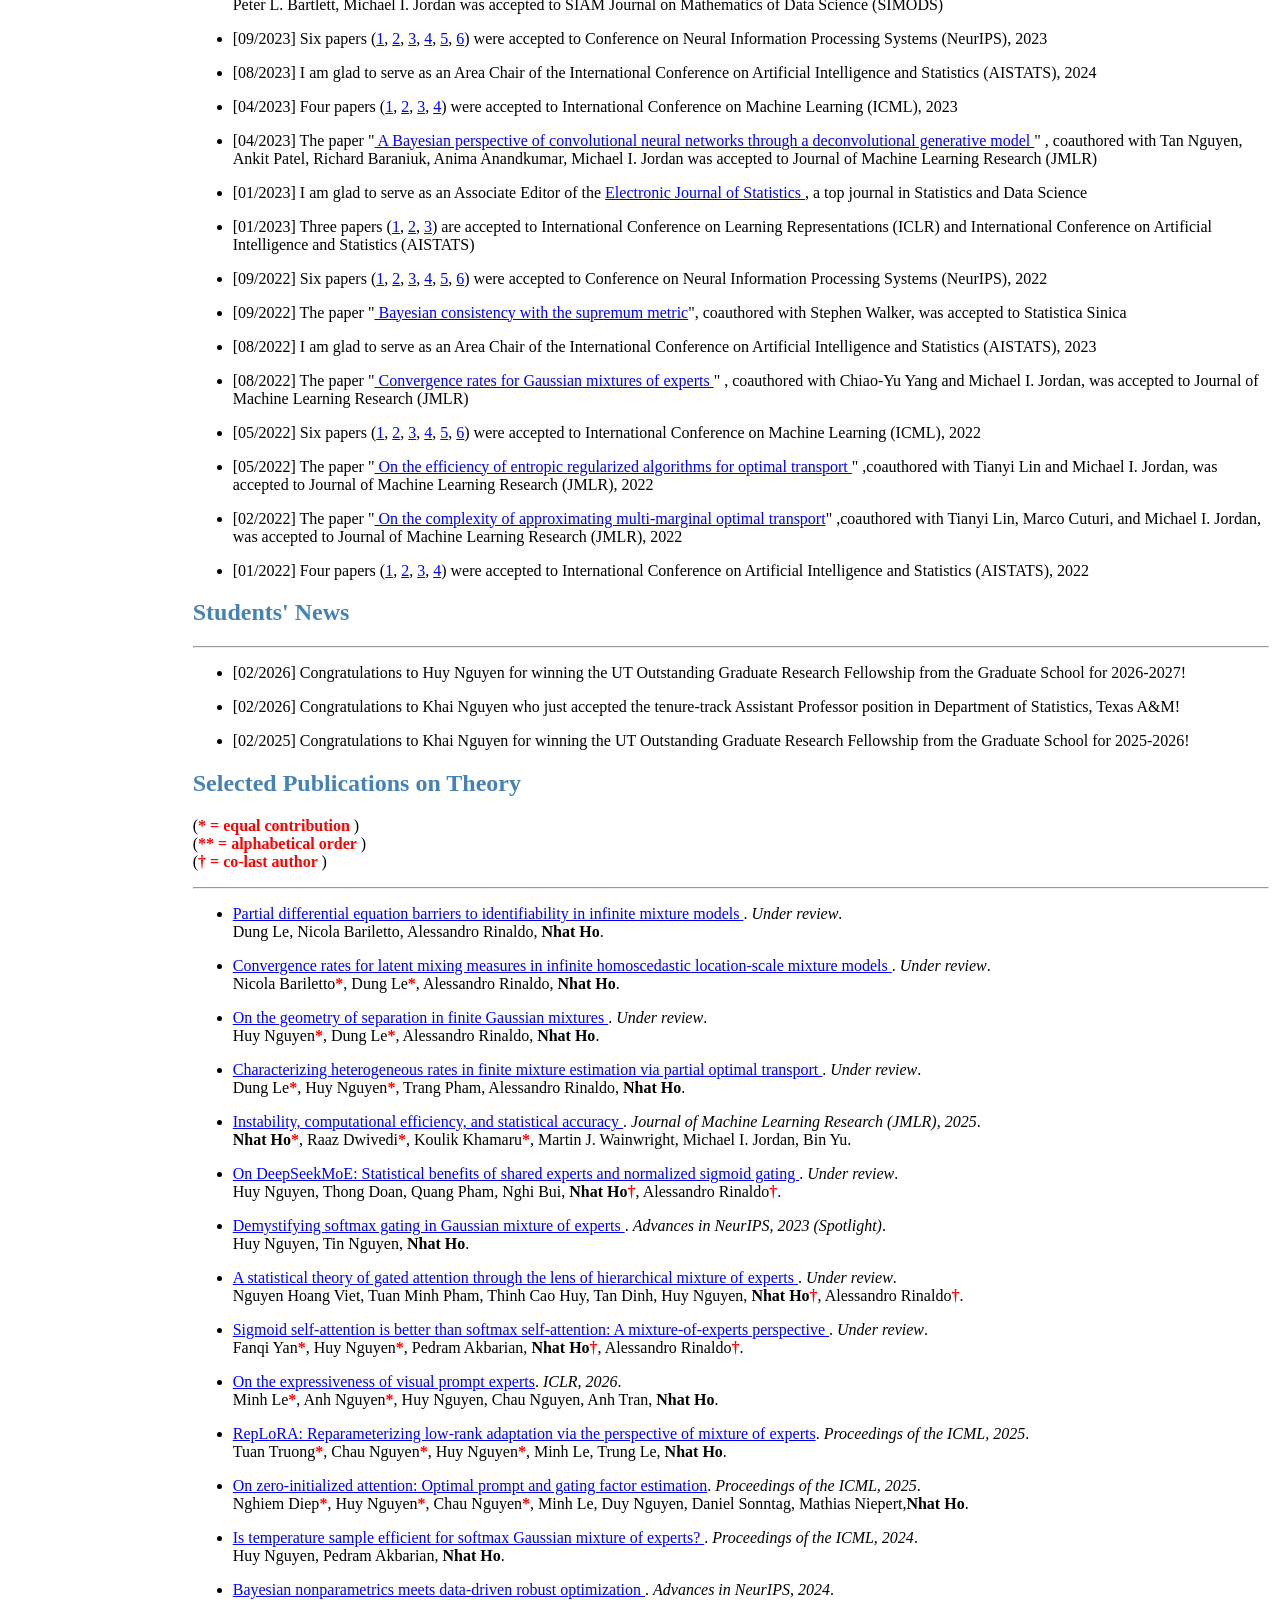
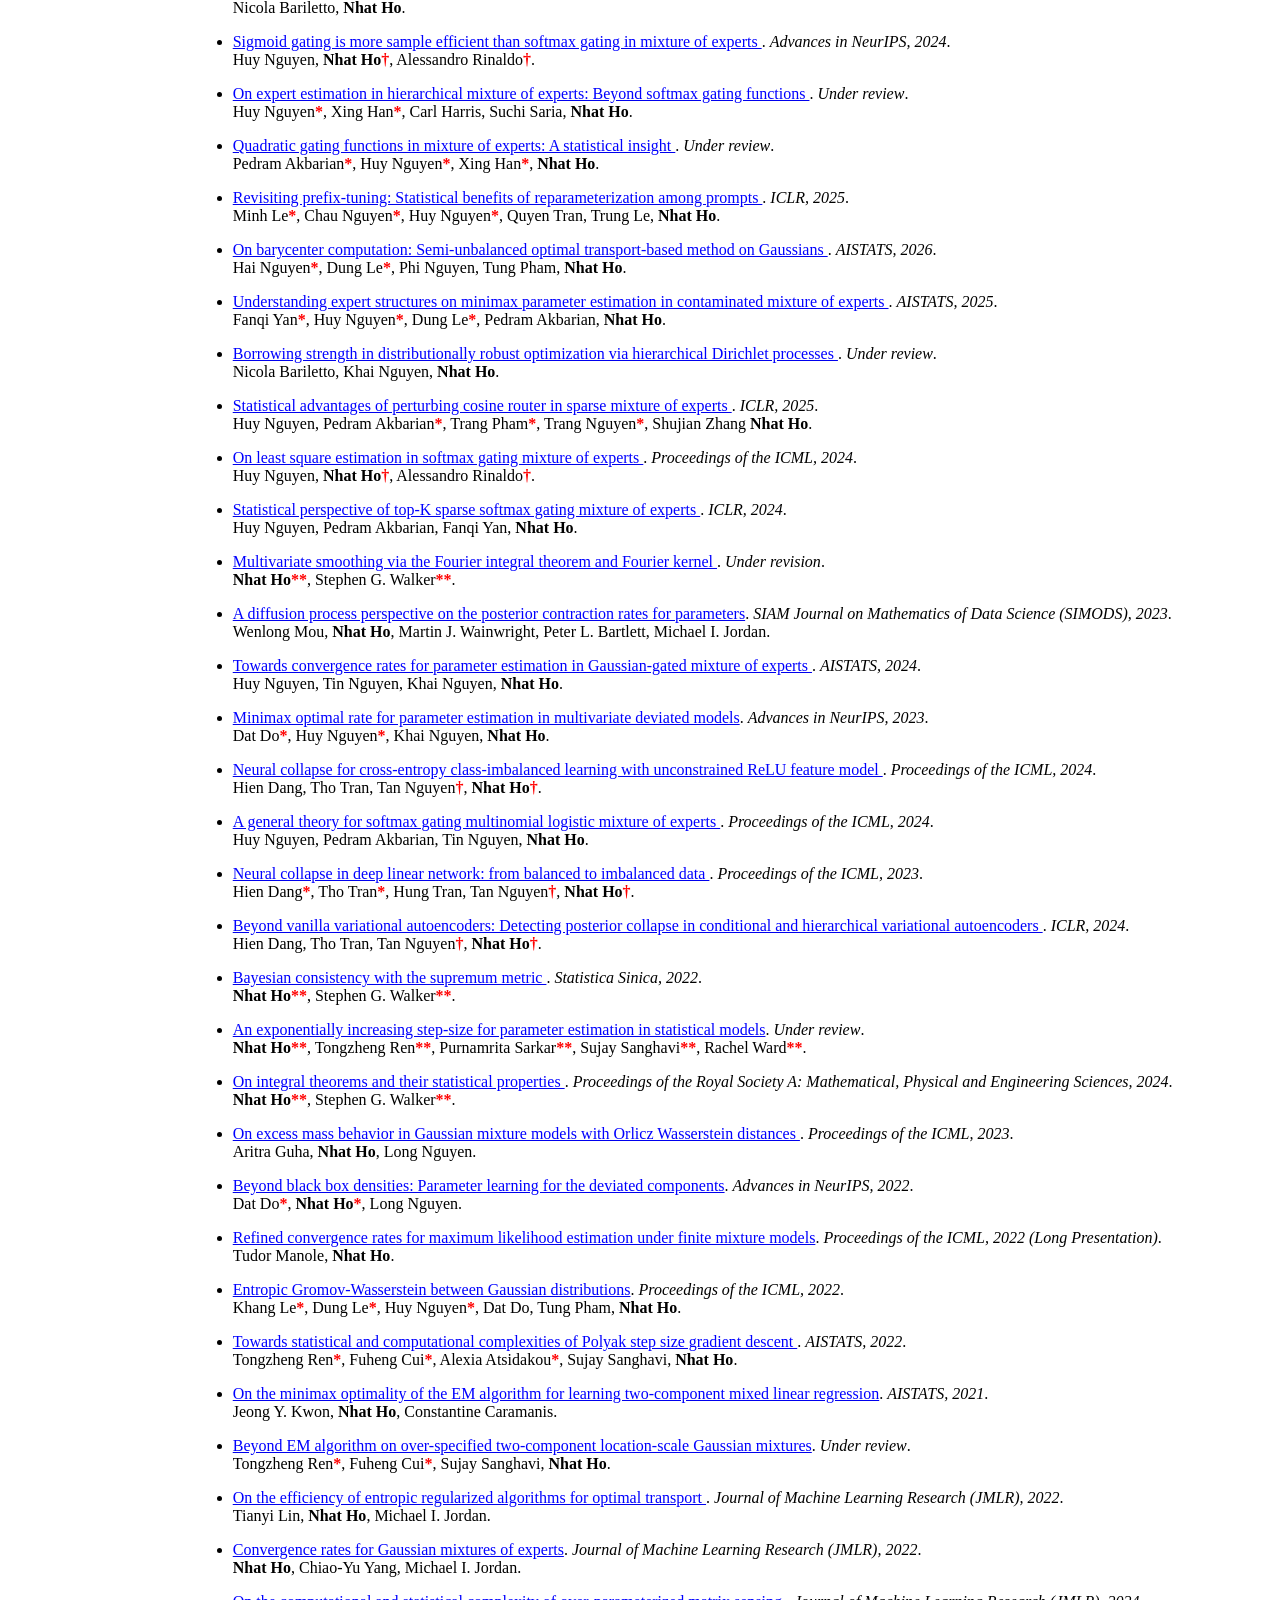
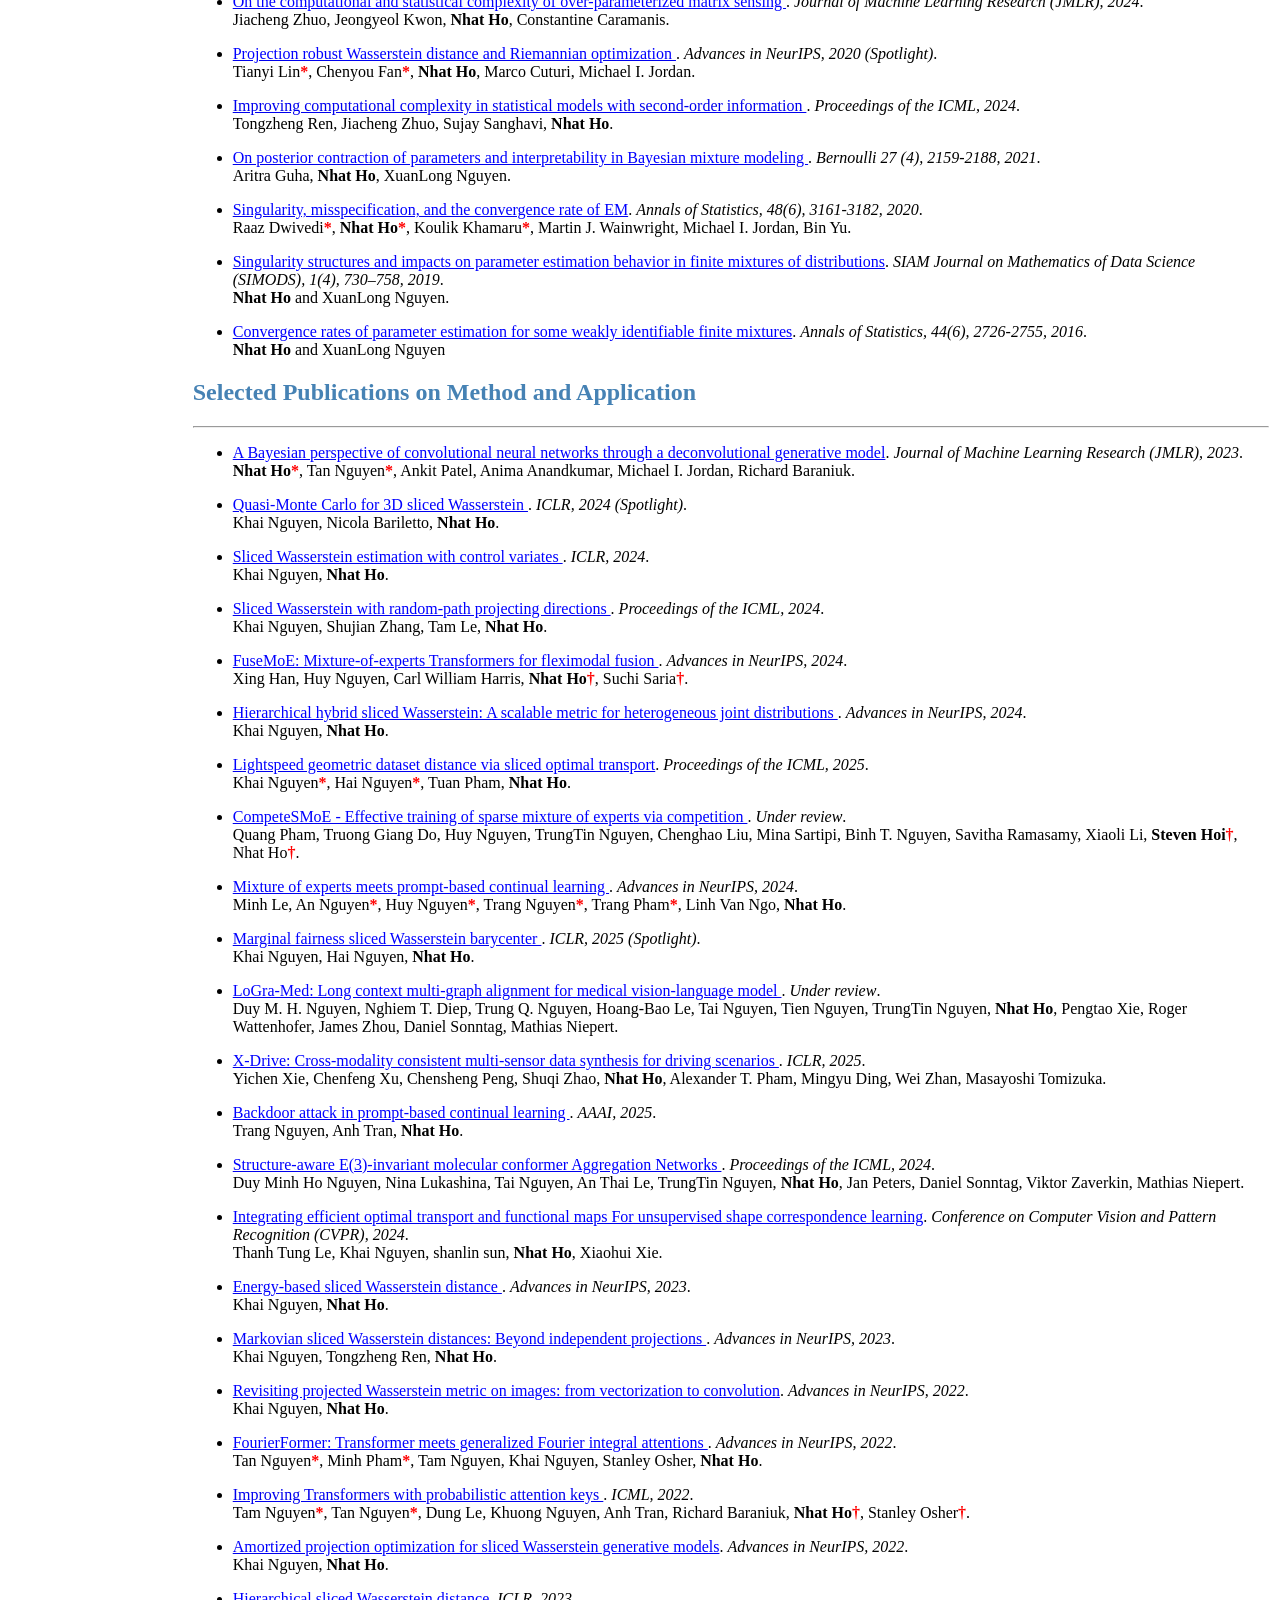
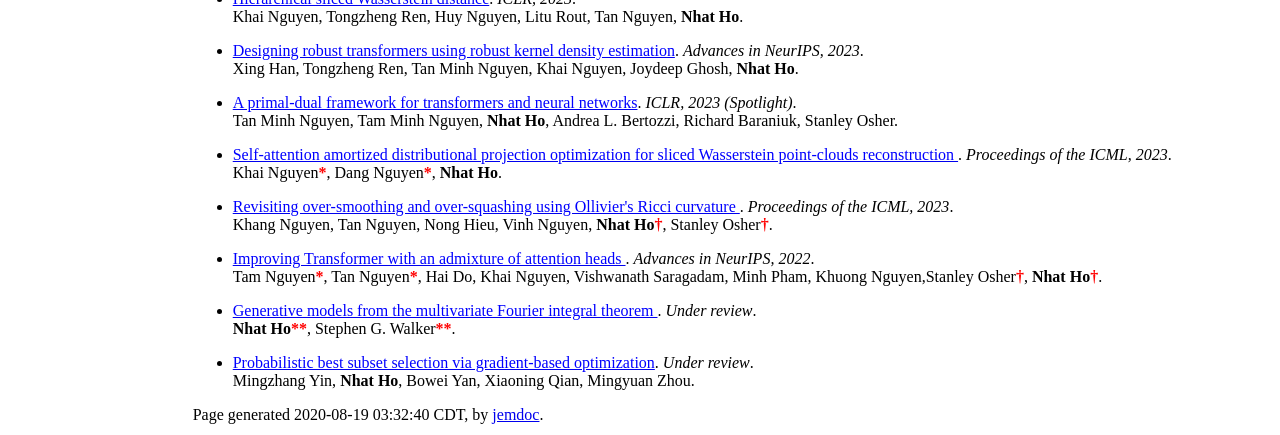
==== commit ad423f89: "Initial commit" ====
--- a/index.html
+++ b/index.html
@@ -327,6 +327,12 @@
 </li>
 </ul>
 <ul>
+<li><p><a href="https://arxiv.org/abs/2609.16622"><font color=blue size=+0.3> Characterizing heterogeneous rates in finite mixture estimation via partial optimal transport </font></a>. <i> Under review</i>. 
+<br />
+Dung Le<font color=red size=-0.3><b>*</b></font>, Huy Nguyen<font color=red size=-0.3><b>*</b></font>, Trang Pham, Alessandro Rinaldo, <b>Nhat Ho</b>.</p>
+</li>
+</ul>
+<ul>
 <li><p><a href="https://arxiv.org/pdf/2005.11411.pdf"><font color=blue size=+0.3> Instability, computational efficiency, and statistical accuracy </font></a>. <i>Journal of Machine Learning Research (JMLR), 2025</i>.
 <br />
 <b>Nhat Ho</b><font color=red size=-0.3><b>*</b></font>, Raaz Dwivedi<font color=red size=-0.3><b>*</b></font>, Koulik Khamaru<font color=red size=-0.3><b>*</b></font>, Martin J. Wainwright, Michael I. Jordan, Bin Yu.</p>
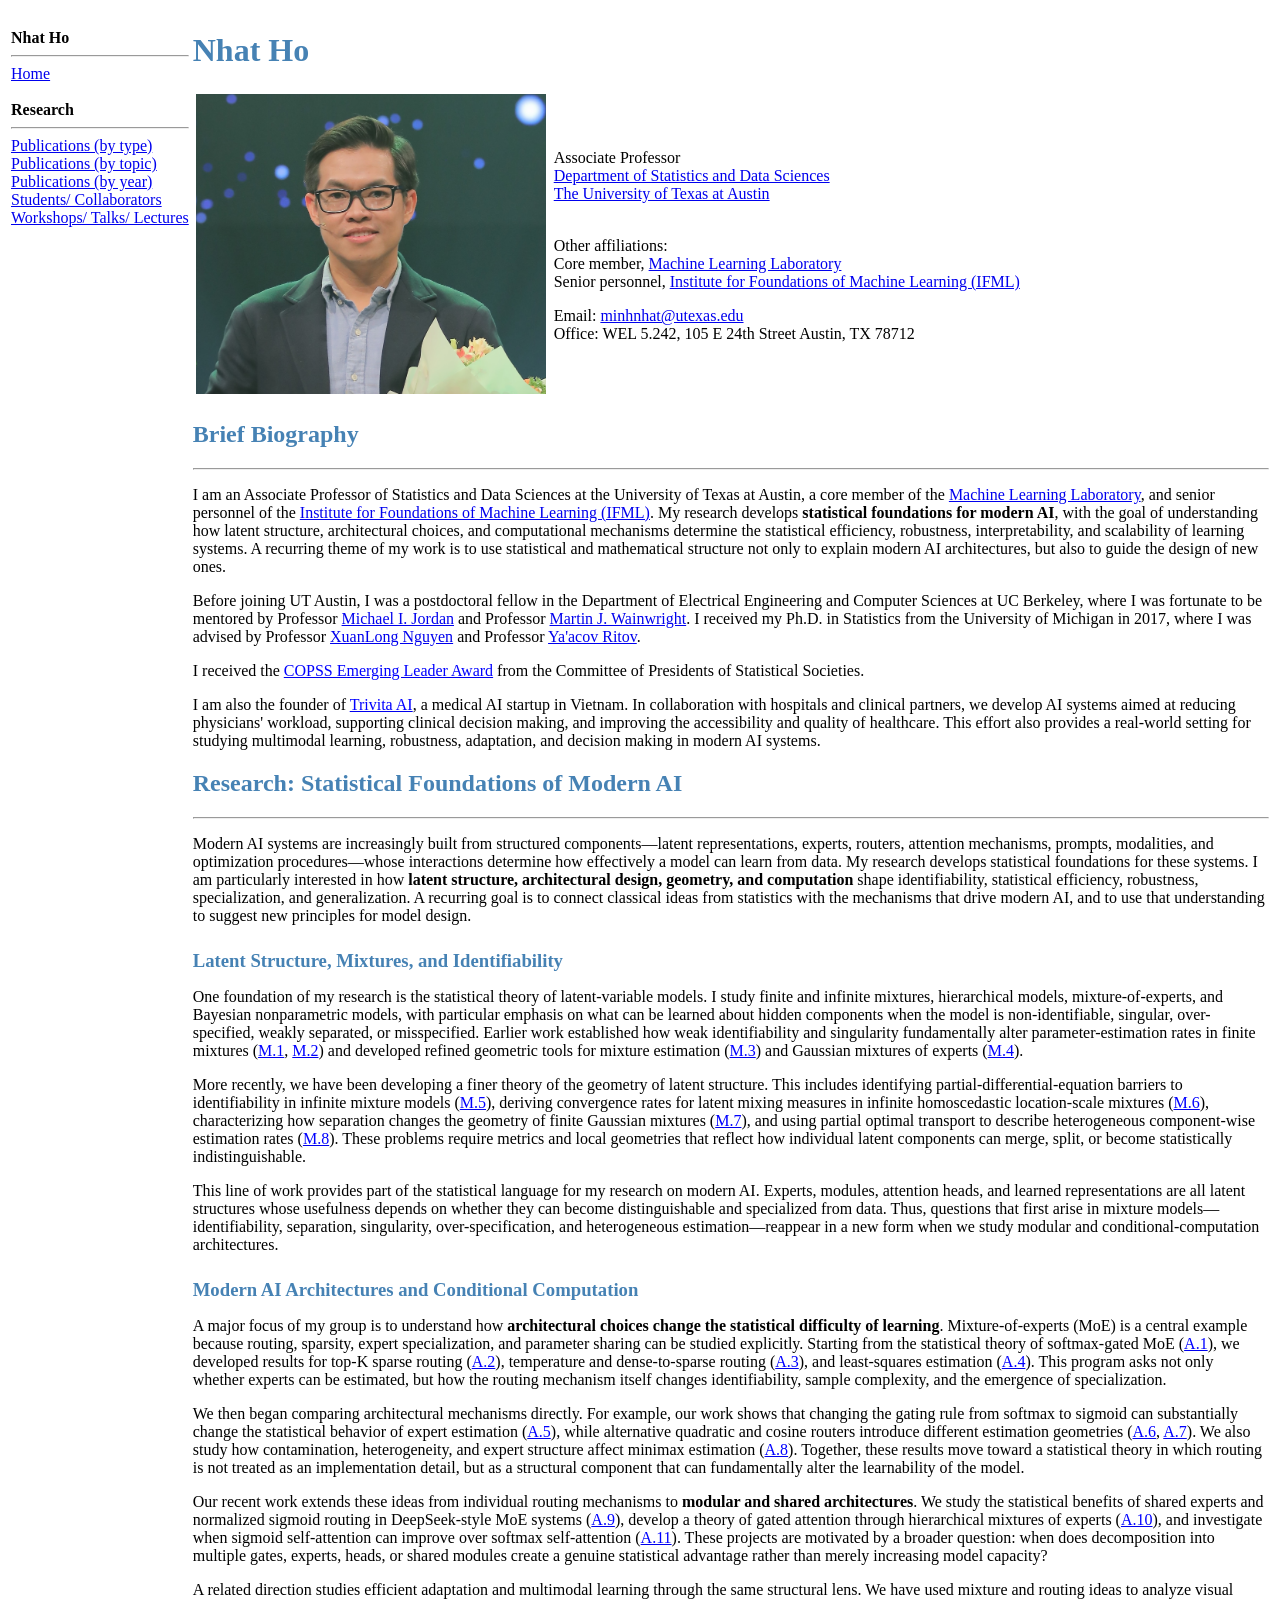
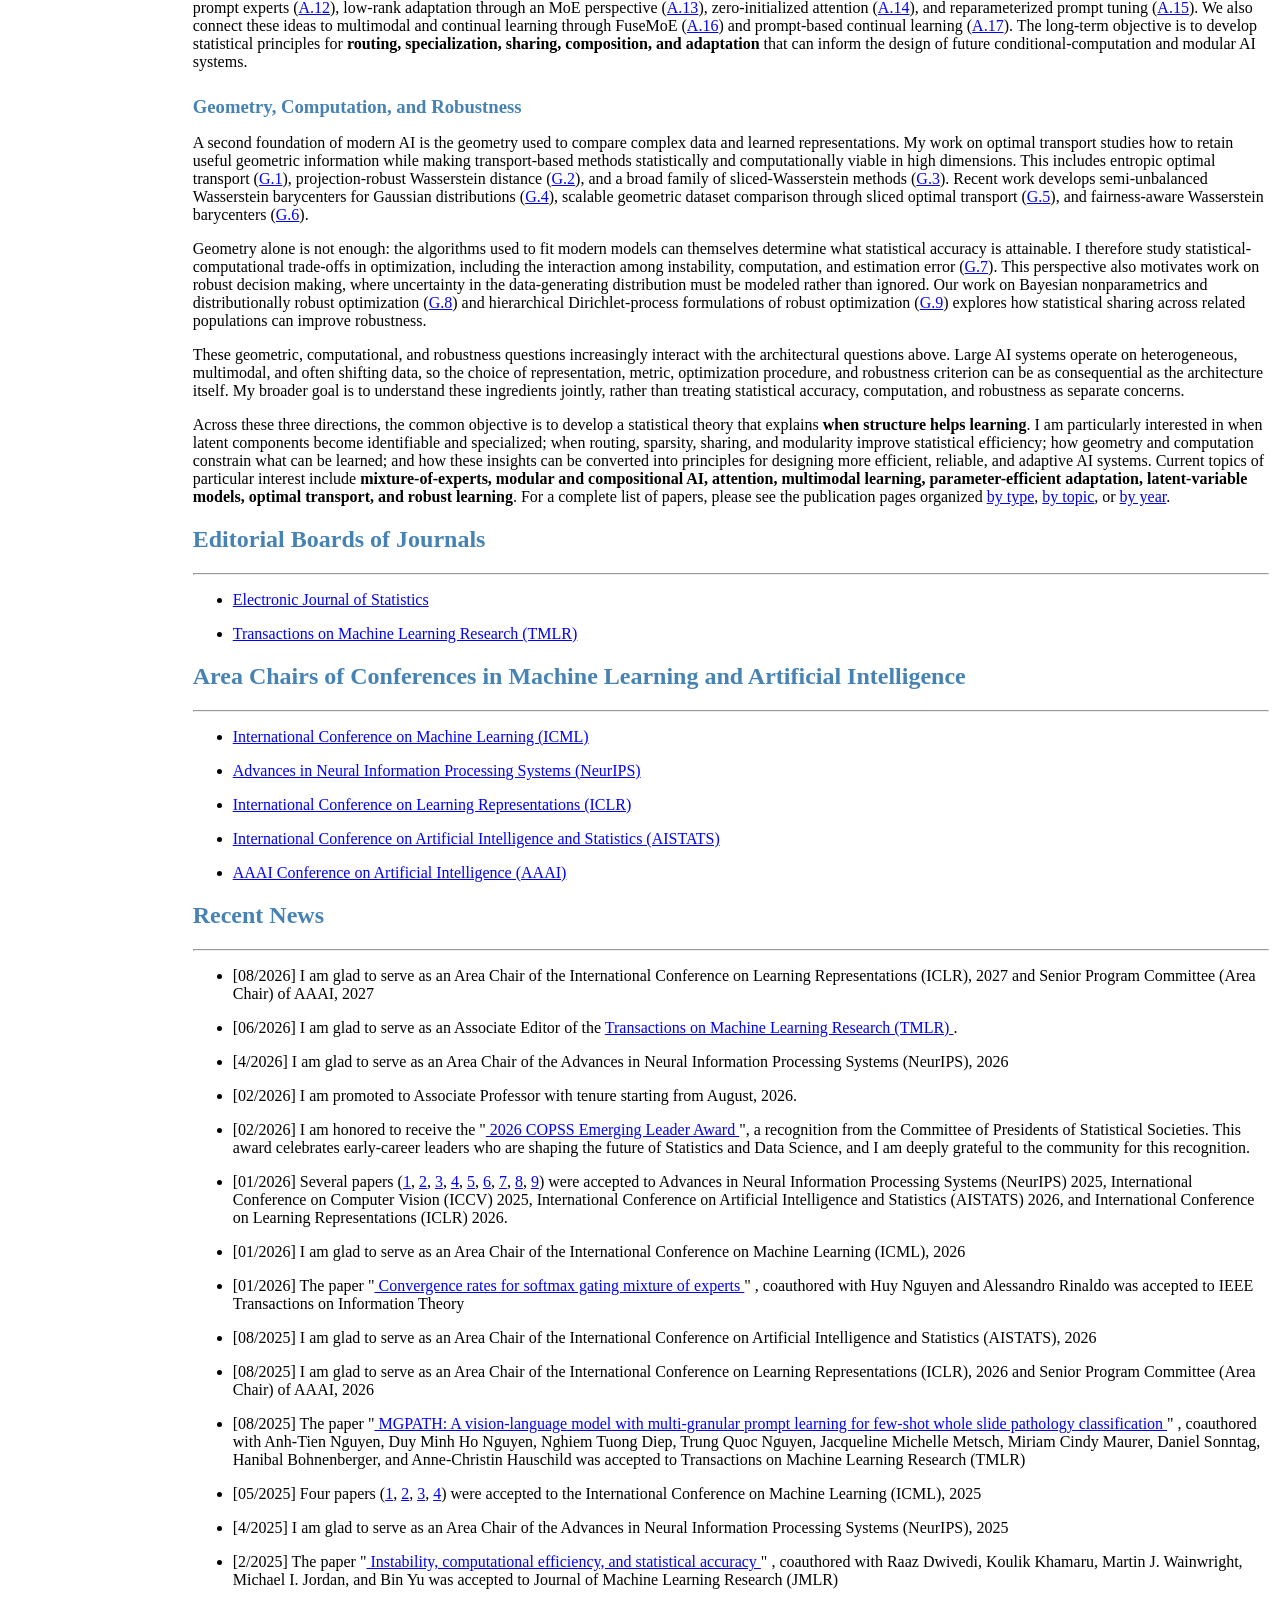
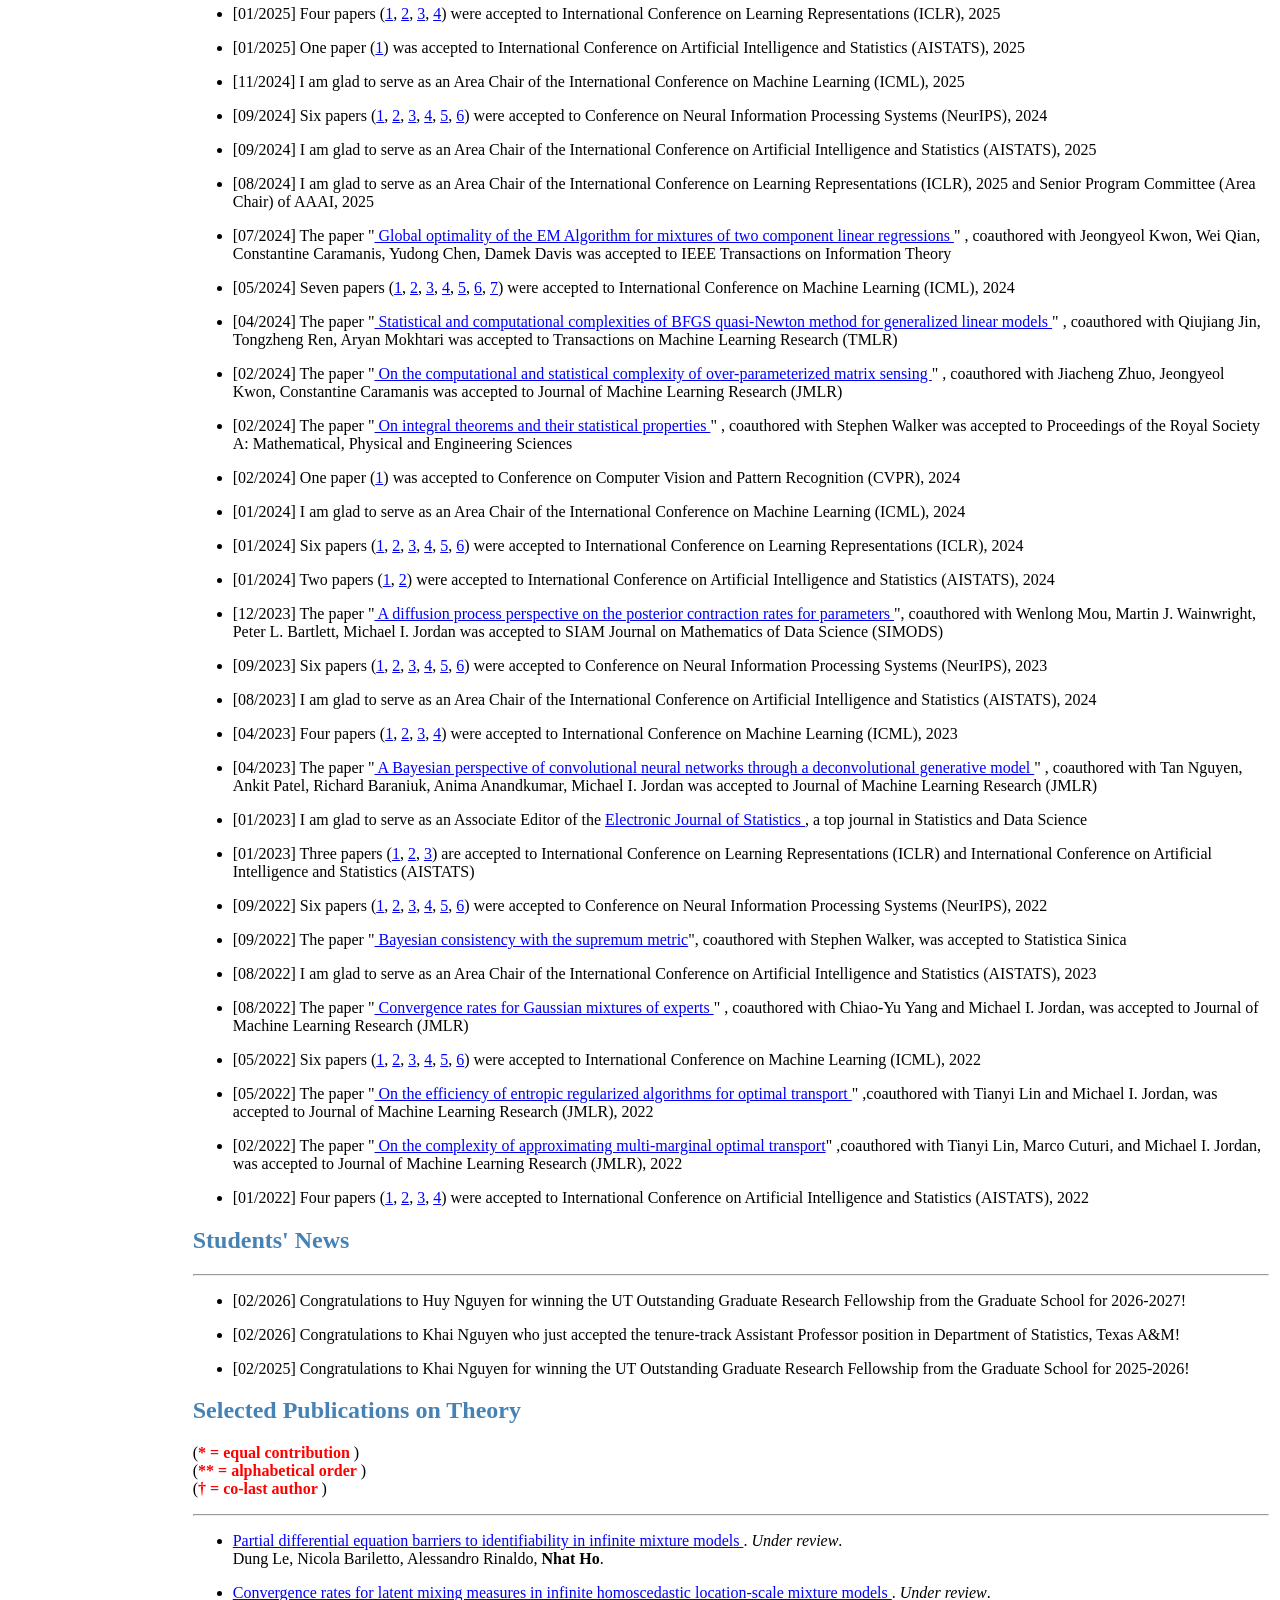
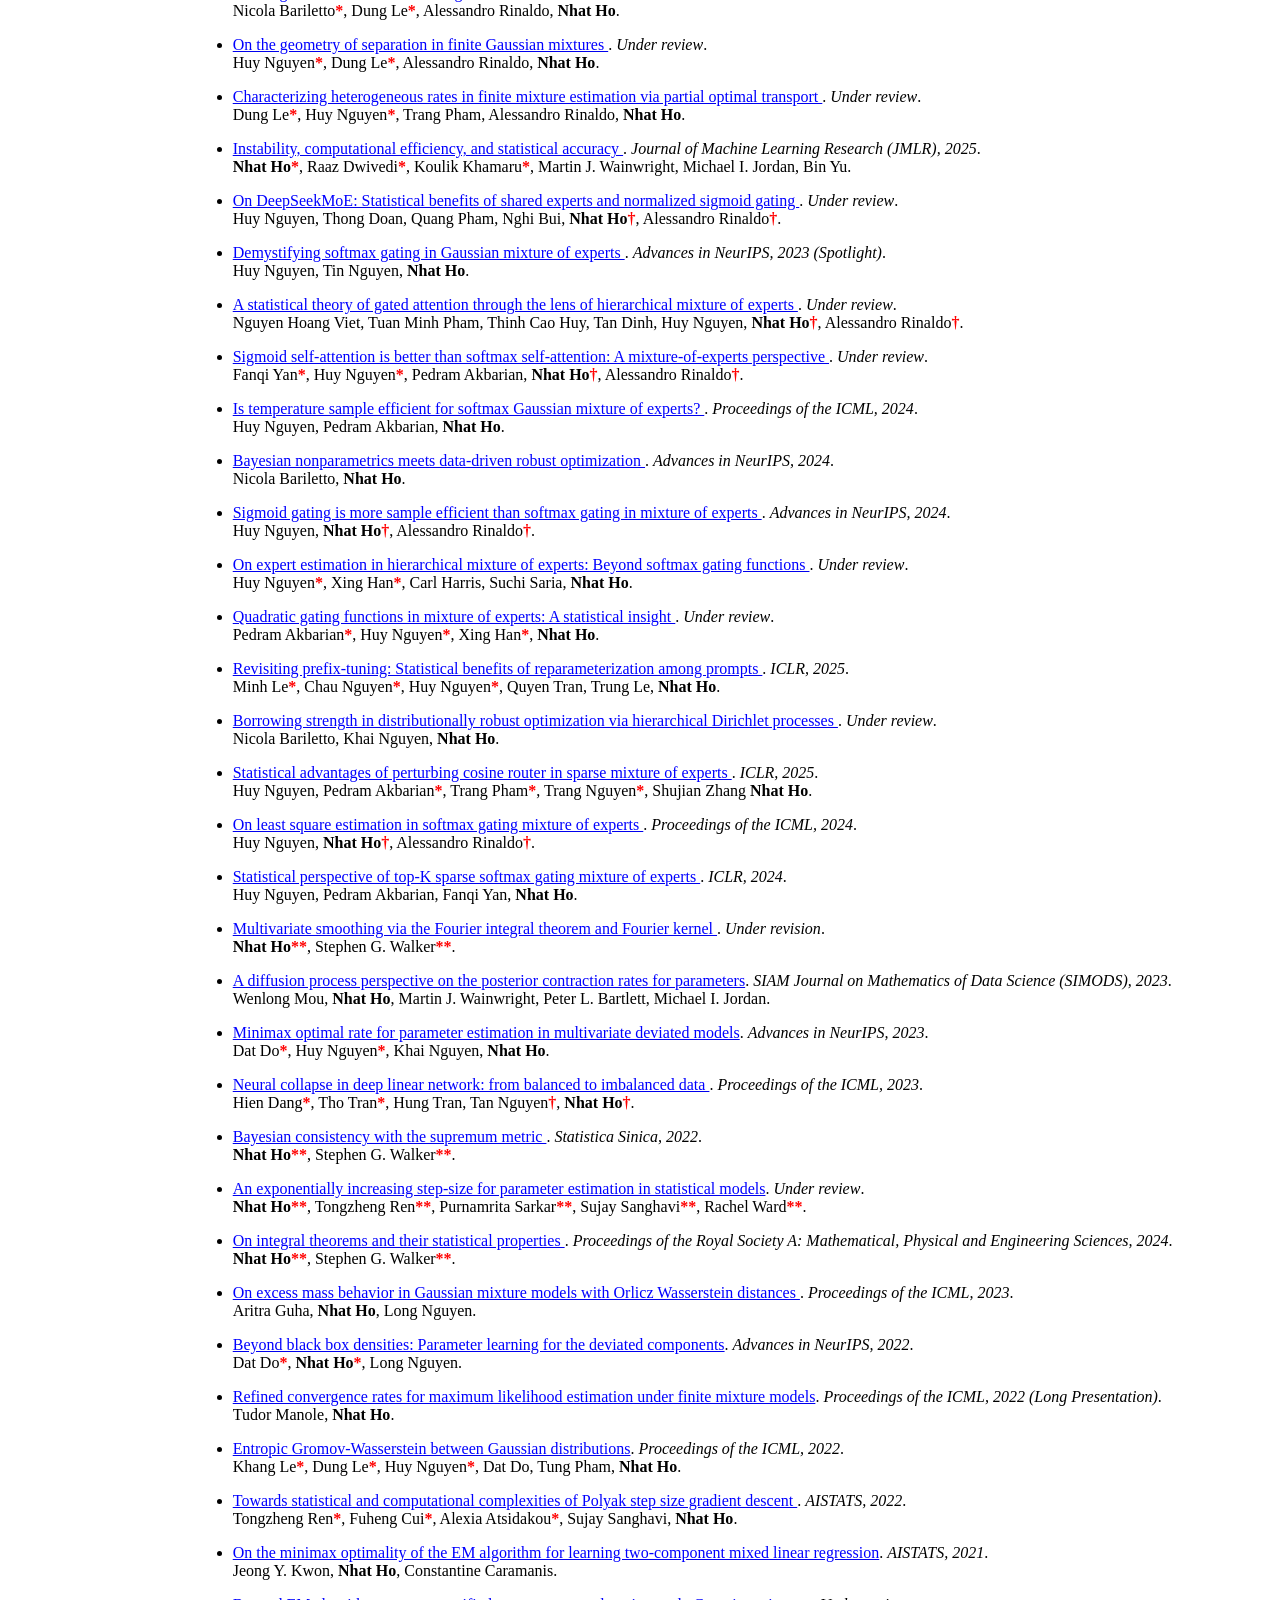
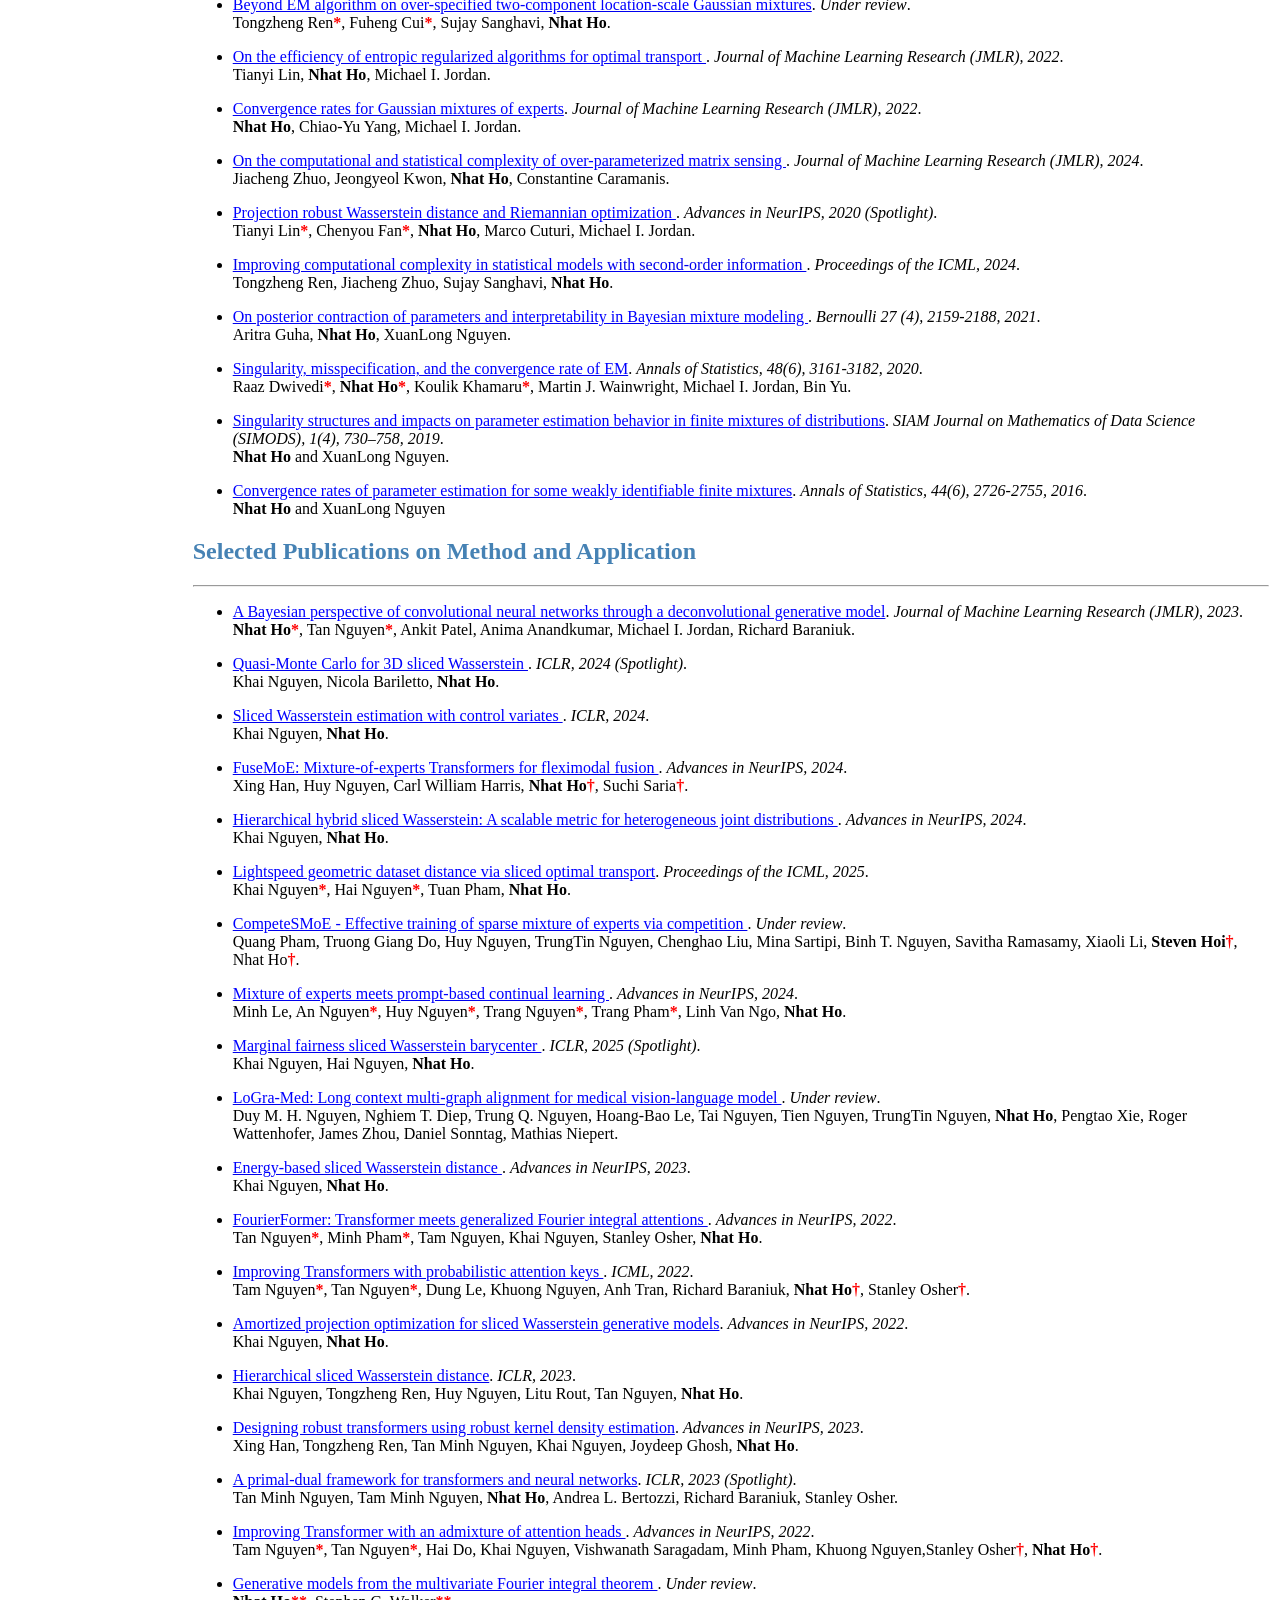
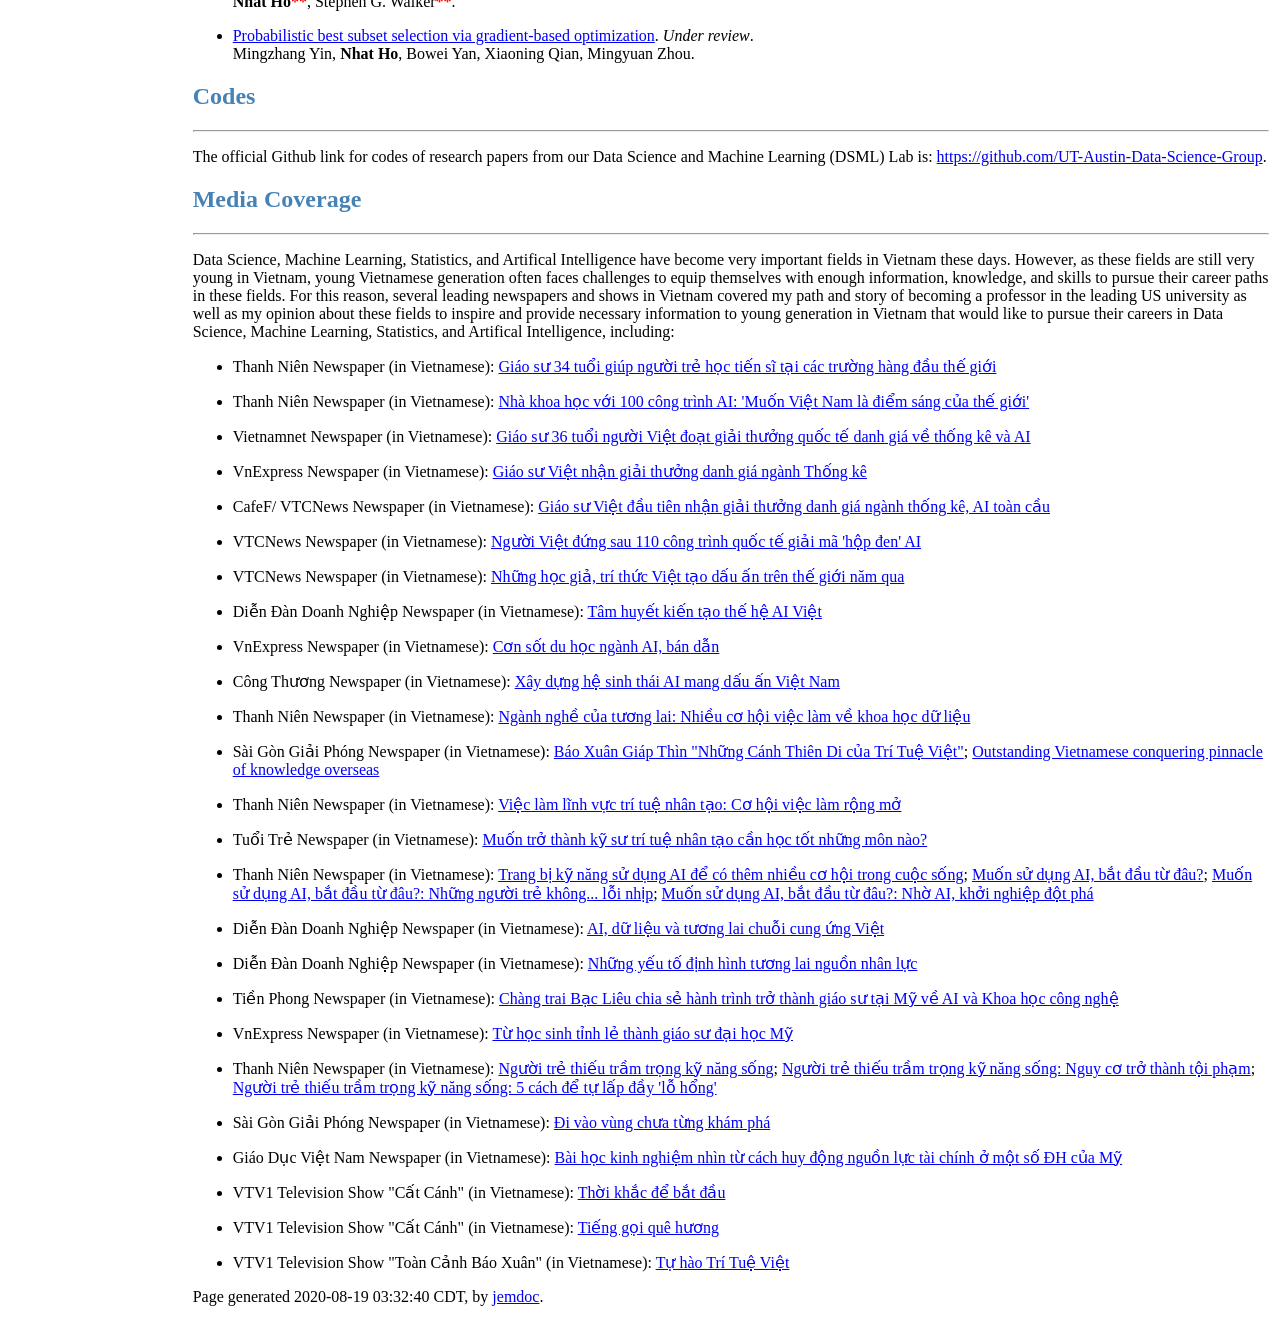
==== commit 3ef16f8f: "Initial commit" ====
--- a/index.html
+++ b/index.html
@@ -1,802 +1,692 @@
 <!DOCTYPE html PUBLIC "-//W3C//DTD XHTML 1.1//EN"
   "http://www.w3.org/TR/xhtml11/DTD/xhtml11.dtd">
-<html xmlns="http://www.w3.org/1999/xhtml" xml:lang="en">
+
+<html xml:lang="en" xmlns="http://www.w3.org/1999/xhtml">
 <head>
-<meta name="generator" content="jemdoc, see http://jemdoc.jaboc.net/" />
-<meta http-equiv="Content-Type" content="text/html;charset=utf-8" />
-<link rel="stylesheet" href="jemdoc.css" type="text/css" />
-<title></title>
+<meta content="jemdoc, see http://jemdoc.jaboc.net/" name="generator"/>
+<meta content="text/html;charset=utf-8" http-equiv="Content-Type"/>
+<link href="jemdoc.css" rel="stylesheet" type="text/css"/>
+<title>Nhat Ho | Statistical Foundations of Modern AI</title>
 </head>
 <body>
-<table summary="Table for page layout." id="tlayout">
+<table id="tlayout" summary="Table for page layout.">
 <tr valign="top">
 <td id="layout-menu">
-<div class="menu-category"><br /></div>
+<div class="menu-category"><br/></div>
 <div class="menu-category"><b>Nhat Ho</b></div>
-<hr>
-<div class="menu-item"><a href="index.html" class="current">Home</a></div>
-<br>
+<hr/>
+<div class="menu-item"><a class="current" href="index.html">Home</a></div>
+<br/>
 <div class="menu-category"><b>Research</b></div>
-<hr>
-<div class="menu-item"><a href="publications_type.html">Publications&nbsp;(by&nbsp;type)</a></div>
-<div class="menu-item"><a href="publications_topics.html">Publications&nbsp;(by&nbsp;topic)</a></div>
-<div class="menu-item"><a href="publications_year.html">Publications&nbsp;(by&nbsp;year)</a></div>
-<div class="menu-item"><a href="collaborators.html">Students/&nbsp;Collaborators</a></div>
-<div class="menu-item"><a href="workshops.html">Workshops/&nbsp;Talks/&nbsp;Lectures</a></div>
+<hr/>
+<div class="menu-item"><a href="publications_type.html">Publications (by type)</a></div>
+<div class="menu-item"><a href="publications_topics.html">Publications (by topic)</a></div>
+<div class="menu-item"><a href="publications_year.html">Publications (by year)</a></div>
+<div class="menu-item"><a href="collaborators.html">Students/ Collaborators</a></div>
+<div class="menu-item"><a href="workshops.html">Workshops/ Talks/ Lectures</a></div>
 </td>
 <td id="layout-content">
 <h1 style="color:steelblue;">Nhat Ho</h1>
 <table class="imgtable"><tr><td>
-<img src="Nhat_Ho_Profile.jpg" alt="Coming Soon!" width="350px" height="300px" />&nbsp;</td>
-<td align="left"><p>Associate Professor <br />
-<a href="https://stat.utexas.edu/">Department of Statistics and Data Sciences</a> <br />
-<a href="https://www.utexas.edu/">The University of Texas at Austin</a> <br /></p>
-<p>Other affiliations: <br />
-Core member, <a href="https://ml.utexas.edu/about">Machine Learning Laboratory</a> <br />
-Senior personnel, <a href="https://www.ifml.institute/">Institute for Foundations of Machine Learning (IFML)</a> <br /></p>
-<p>Email: <a href="mailto:minhnhat@utexas.edu">minhnhat@utexas.edu</a> <br />
+<img alt="Coming Soon!" height="300px" src="Nhat_Ho_Profile.jpg" width="350px"/> </td>
+<td align="left"><p>Associate Professor <br>
+<a href="https://stat.utexas.edu/">Department of Statistics and Data Sciences</a> <br/>
+<a href="https://www.utexas.edu/">The University of Texas at Austin</a> <br/></br></p>
+<p>Other affiliations: <br/>
+Core member, <a href="https://ml.utexas.edu/about">Machine Learning Laboratory</a> <br/>
+Senior personnel, <a href="https://www.ifml.institute/">Institute for Foundations of Machine Learning (IFML)</a> <br/></p>
+<p>Email: <a href="mailto:minhnhat@utexas.edu">minhnhat@utexas.edu</a> <br/>
 Office: WEL 5.242, 105 E 24th Street Austin, TX 78712 </p>
 </td></tr></table>
 <h2 style="color:steelblue;">Brief Biography</h2>
-<hr>
-<p>I am an Associate Professor of Statistics and Data Sciences at the University of Texas at Austin. I am also a core member of the <a href="https://ml.utexas.edu/about">Machine Learning Laboratory</a> and senior personnel of the <a href="https://www.ifml.institute/">Institute for Foundations of Machine Learning (IFML)</a>. Before going to Austin, I was a postdoctoral fellow in the Electrical Engineering and Computer Science (EECS) Department where I am very fortunate to be mentored by Professor <a href="https://people.eecs.berkeley.edu/~jordan/">Michael I. Jordan</a> and Professor <a href="http://people.eecs.berkeley.edu/~wainwrig/">Martin J. Wainwright</a>. Going further back in time, I finished my Phd degree in 2017 at the Department of Statistics, University of Michigan, Ann Arbor where I am very fortunate to be advised by Professor <a href="http://dept.stat.lsa.umich.edu/~xuanlong/">Long Nguyen</a> and Professor <a href="http://www-personal.umich.edu/~yritov/jr.html">Ya'acov Ritov</a>.</p>
-
-I have received the <a href="https://community.amstat.org/copss/awards/leadership-academy"><font color=blue size=+0.3> COPSS Emerging Leader Award </font></a> from the Committee of Presidents of Statistical Societies. </p>
-
-Finally, I recently founded <a href="https://trivita.ai/en/"><font color=blue size=+0.3> Trivita AI </font></a>, a medical AI Startup in Vietnam that aims to significantly strengthen Vietnam’s healthcare system. In collaboration with several leading hospitals in Vietnam, we are developing Medical AI Assistant Ecosystem designed to reduce doctors’ workload, support faster and more accurate clinical decisions, enable earlier patient detection, and improve treatment outcomes — ultimately lowering healthcare costs, extending life expectancy, and enhancing overall quality of life in Vietnam.
-<h2 style="color:steelblue;">Research Interests</h2>
-<hr>
-<p> A central theme of my research focuses on four important aspects of complex and large-scale models and data: 
-<ul>
-<li><p>(1) Heterogeneity of complex data, including Mixture and Hierarchical Models, Bayesian Nonparametrics, etc.;</p> </li>	
-	
-<li><p>(2) Interpretability, Efficiency, Scalability, and Robustness of deep learning and complex machine learning models, including  Transformer architectures, Deep Generative Models, Convolutional Neural Networks, etc.;</p> </li>
-
-<li><p>(3) Scalability and Efficiency of Optimal Transport for machine learning and deep learning applications;</p> </li> 
-
-<li><p>(4) Stability, Optimality, and Robustness of optimization and sampling algorithms for solving complex statistical machine learning models. </p> </li> 
-</ul>
-
-<p> --- For the first aspect (1), an example of our works includes the statistical and geometric behaviors of latent variables in sparse and high dimensional mixture and hierarchical model via tools from optimal transport, quantization theory, and algebraic geometry. For example, we demonstrate that the convergence rates of the maximum likelihood estimation for finite mixture models and input-independent gating mixture of experts are determined by the solvability of some system of the polynomial equations, which is one of the key problems in algebraic geometry (<a href="Refined_metric.pdf"><font color=blue size=+0.3>M.1</font></a>, <a href="Mixture_Experts_Arxiv.pdf"><font color=blue size=+0.3>M.2</font></a>, <a href="https://arxiv.org/pdf/1609.02655.pdf"><font color=blue size=+0.3>M.3</font></a>, <a href="AoS_2016.pdf"><font color=blue size=+0.3>M.4</font></a>). These theories with the convergence rates of the MLE also lead to a novel model selection procedure (<a href="https://arxiv.org/pdf/1901.05078.pdf"><font color=blue size=+0.3>M.5</font></a>) in finite and infinite mixture models.</p>
-
-Recently, we provided a comprehensive theory to long-standing open problem about parameter and expert estimation in softmax gating Gaussian mixture of experts (<a href="https://arxiv.org/pdf/2305.03288.pdf"><font color=blue size=+0.3>M.6</font></a>), a class of conditional mixtures being widely used in machine learning and deep learning to scale up large-scale neural networks architectures. Our theory relies on defining novel Voronoi-based losses among parameters, which can precisely capture the intrinsic interaction (via partial differential equations with respect to model parameters) between the softmax gating function and the expert functions. In a subsequent work (<a href="https://arxiv.org/abs/2402.02952"><font color=blue size=+0.3>M.7</font></a>), we also established general theories for softmax gating mixture of experts with least-square loss function. Furtherore, we also carried these insight into understanding several other important variants of softmax gating mixture of experts that have been currently used in scaling up Transformer and Large Language Model, including top-K sparse mixture of experts (<a href="https://arxiv.org/pdf/2309.13850.pdf"><font color=blue size=+0.3>M.8</font></a>), dense-to-sparse (equivalently temperature softmax) mixture of experts (<a href="https://arxiv.org/pdf/2401.13875.pd"><font color=blue size=+0.3>M.9</font></a>) and being used in other machine learning tasks (<a href="https://arxiv.org/pdf/2309.13850.pdf"><font color=blue size=+0.3>M.10</font></a>, <a href="https://arxiv.org/pdf/2305.07572.pdf"><font color=blue size=+0.3>M.11</font></a>). </p>
-
-From the methodology and application sides, we recently developed novel effective training of sparse mixture of experts via competition for scaling up large-scale AI models (<a href="https://arxiv.org/abs/2402.02526"><font color=blue size=+0.3>M.12</font></a>) or utilized mixture of experts with Laplace gating function for Transformer, a recent state-of-the-art deep learning archiecture for language and computer vision applications, to develop large multimodal model for multimodal data appearing in eletronic health records (<a href="hhttps://arxiv.org/pdf/2402.03226.pdf"><font color=blue size=+0.3>M.13</font></a>).
-
-<p> --- For the second aspect (2), we utilize insight from statistical machine learning modeling and theories, Hamilton-Jacobi partial differential equation (PDE) to understand deep learning and complex machine learning models. Examples of our works include using mixture and hierarchical models (<a href="https://arxiv.org/pdf/2110.08678.pdf"><font color=blue size=+0.3>T.1</font></a>, <a href="FiSHformer_Final.pdf"><font color=blue size=+0.3>T.2</font></a>) to improve the redundancy in Transformer or interpreting Transformer using primal-dual frameworks from support vector regression (<a href="ICLR_Primal_Dual.pdf"><font color=blue size=+0.3>T.3</font></a>). Furthermore, we also utilize Fourier Integral Theorem and its generalized version (<a href="FourierFormer_Final.pdf"><font color=blue size=+0.3>T.4</font></a>), a beautiful result in mathematics, to improve the interpretability and performance of Transformer. The Fourier Integral Theorem is also used in our other works to build estimators in other machine learning and statistics applications (<a href="JMLR_V1.pdf"><font color=blue size=+0.3>T.5</font></a>). Finally, we also develop a Bayesian deconvolution model (<a href="https://arxiv.org/pdf/1811.02657.pdf"><font color=blue size=+0.3>T.6</font></a>) to understand Convolutional Neural Networks or provide a complete theory for neural collapse phenomenon in deep linear neural network (<a href="https://arxiv.org/pdf/2301.00437.pdf"><font color=blue size=+0.3>T.7</font></a>).</p>
-
-Recently, we also established guarantees for several interesting phenomena in training deep learning models, including Neural Collapse (<a href="https://arxiv.org/pdf/2301.00437.pdf"><font color=blue size=+0.3>T.8</font></a>, <a href="https://arxiv.org/abs/2401.02058"><font color=blue size=+0.3>T.9</font></a>), and Posterior Collapse (<a href="https://openreview.net/forum?id=4zZFGliCl9"><font color=blue size=+0.3>T.10</font></a>).
-
-<p> --- For the third aspect (3), we focus on improving the scalability, efficiency, and curse of dimensionality of optimal transport in deep learning applications, such as deep generative model, domain adaptation, etc. For the efficiency and curse of dimensionality, we propose several new variants of sliced optimal transport (<a href="https://arxiv.org/pdf/2209.13570.pdf"><font color=blue size=+0.3>OT.1</font></a>, <a href="https://arxiv.org/pdf/2301.03749.pdf"><font color=blue size=+0.3>OT.2</font></a>, <a href="Revisiting_Sliced_Wasserstein_Arxiv.pdf"><font color=blue size=+0.3>OT.3</font></a>, <a href="Amortized_Projection_Optimization_for_Mini_batch_Projected_Wasserstein.pdf"><font color=blue size=+0.3>OT.4</font></a>, <a href="Energy_sliced.pdf"><font color=blue size=+0.3>OT.5</font></a>) to not only circumvent the curse of dimensionality of optimal transport but also improve the sampling scheme and training procedure of sliced optimal transport to select the most important directions. For the scalability, we propose new minibatch frameworks (<a href="https://arxiv.org/pdf/2108.09645.pdf"><font color=blue size=+0.3>OT.6</font></a>, <a href="https://arxiv.org/pdf/2102.05912.pdf"><font color=blue size=+0.3>OT.7</font></a>) to improve the misspecified matching issues of the current minibatch optimal transport in the literature. Furthermore, we also develop several optimization algorithms with near optimal computational complexities (<a href="https://arxiv.org/pdf/1906.01437.pdf"><font color=blue size=+0.3>OT.8</font></a>, <a href="https://arxiv.org/pdf/2102.06857.pdf"><font color=blue size=+0.3>OT.9</font></a>, <a href="https://arxiv.org/pdf/2006.07458.pdf"><font color=blue size=+0.3>OT.10</font></a>) for approximating the optimal transport and its variants.</p>
-
-From the application sides, we proposed using (sliced) optimal transport and its variants for building large pretrained models for medical images (<a href="https://arxiv.org/pdf/2306.11925.pdf"><font color=blue size=+0.3>OT.11</font></a>), for audio-text retrieval (<a href="https://openreview.net/forum?id=l60EM8md3t"><font color=blue size=+0.3>OT.12</font></a>), for cortical surface reconstruction (<a href="https://openreview.net/forum?id=gxhRR8vUQb"><font color=blue size=+0.3>OT.13</font></a>), for molecular property prediction (<a href="https://arxiv.org/abs/2402.01975"><font color=blue size=+0.3>OT.14</font></a>), and for shape correspondence learning (<a href="OT_Shape_Correspondence.pdf"><font color=blue size=+0.3>OT.15</font></a>).
-
-<p> --- For the fourth aspect (4), we study the interplay and trade-off between the instability, statistical accuracy, and computational efficiency of optimization and sampling algorithms (<a href="https://arxiv.org/pdf/2005.11411.pdf"><font color=blue size=+0.3>O.1</font></a>) for solving parameter estimation in statistical machine learning models. Based on these insights, we provide a rigorous statistical behaviors of the Expectation-Maximization (EM) (<a href="https://arxiv.org/pdf/1810.00828.pdf"><font color=blue size=+0.3>O.2</font></a>, <a href="https://arxiv.org/pdf/1902.00194.pdf"><font color=blue size=+0.3>O.3</font></a>) algorithm for solving mixture models and of the factorized gradient descent for solving a class of low-rank matrix factorization problems (<a href="https://arxiv.org/pdf/2102.02756.pdf"><font color=blue size=+0.3>O.4</font></a>). Finally, in the recent work, we propose the exponential schedule for gradient descent (<a href="Short_Arxiv_version.pdf"><font color=blue size=+0.3>O.5</font></a>) and demonstrate that this algorithm obtains the optimal linear computational complexity for solving parameter estimation in statistical machine learning models.</p> 
-
-Recently, we proposed a novel robust criterion for distributionally robust optimization by combining insights from Bayesian nonparametric (e.g., Dirichlet Process) theory and recent decision-theoretic models of smooth ambiguity-averse preferences (<a href="https://arxiv.org/abs/2401.15771"><font color=blue size=+0.3>O.6</font></a>). 
-
-<p> --- Apart from these topics, we also study Bayesian inference and asymptotics from new perspectives. For example, we utilize diffusion process to establish the posterior convergence rate of parameters in statistical models (<a href="SDE_Arxiv_submission_v2.pdf"><font color=blue size=+0.3>E.1</font></a>) or employ Fourier Integral Theorem to establish the posterior consistency of Bayesian nonparametric models (<a href="Bayesian_Consistency_Smooth_Final.pdf"><font color=blue size=+0.3>E.2</font></a>). 
-
+<hr/>
+<p>I am an Associate Professor of Statistics and Data Sciences at the University of Texas at Austin, a core member of the <a href="https://ml.utexas.edu/about">Machine Learning Laboratory</a>, and senior personnel of the <a href="https://www.ifml.institute/">Institute for Foundations of Machine Learning (IFML)</a>. My research develops <b>statistical foundations for modern AI</b>, with the goal of understanding how latent structure, architectural choices, and computational mechanisms determine the statistical efficiency, robustness, interpretability, and scalability of learning systems. A recurring theme of my work is to use statistical and mathematical structure not only to explain modern AI architectures, but also to guide the design of new ones.</p>
+<p>Before joining UT Austin, I was a postdoctoral fellow in the Department of Electrical Engineering and Computer Sciences at UC Berkeley, where I was fortunate to be mentored by Professor <a href="https://people.eecs.berkeley.edu/~jordan/">Michael I. Jordan</a> and Professor <a href="http://people.eecs.berkeley.edu/~wainwrig/">Martin J. Wainwright</a>. I received my Ph.D. in Statistics from the University of Michigan in 2017, where I was advised by Professor <a href="http://dept.stat.lsa.umich.edu/~xuanlong/">XuanLong Nguyen</a> and Professor <a href="http://www-personal.umich.edu/~yritov/jr.html">Ya'acov Ritov</a>.</p>
+<p>I received the <a href="https://community.amstat.org/copss/awards/leadership-academy"><font color="blue" size="+0.3">COPSS Emerging Leader Award</font></a> from the Committee of Presidents of Statistical Societies.</p>
+<p>I am also the founder of <a href="https://trivita.ai/en/"><font color="blue" size="+0.3">Trivita AI</font></a>, a medical AI startup in Vietnam. In collaboration with hospitals and clinical partners, we develop AI systems aimed at reducing physicians' workload, supporting clinical decision making, and improving the accessibility and quality of healthcare. This effort also provides a real-world setting for studying multimodal learning, robustness, adaptation, and decision making in modern AI systems.</p>
+<h2 style="color:steelblue;">Research: Statistical Foundations of Modern AI</h2>
+<hr/>
+<p>Modern AI systems are increasingly built from structured components—latent representations, experts, routers, attention mechanisms, prompts, modalities, and optimization procedures—whose interactions determine how effectively a model can learn from data. My research develops statistical foundations for these systems. I am particularly interested in how <b>latent structure, architectural design, geometry, and computation</b> shape identifiability, statistical efficiency, robustness, specialization, and generalization. A recurring goal is to connect classical ideas from statistics with the mechanisms that drive modern AI, and to use that understanding to suggest new principles for model design.</p>
+<h3 style="color:steelblue; margin-top:1.35em; margin-bottom:0.35em;">Latent Structure, Mixtures, and Identifiability</h3>
+<p>One foundation of my research is the statistical theory of latent-variable models. I study finite and infinite mixtures, hierarchical models, mixture-of-experts, and Bayesian nonparametric models, with particular emphasis on what can be learned about hidden components when the model is non-identifiable, singular, over-specified, weakly separated, or misspecified. Earlier work established how weak identifiability and singularity fundamentally alter parameter-estimation rates in finite mixtures (<a href="AoS_2016.pdf"><font color="blue" size="+0.3">M.1</font></a>, <a href="https://arxiv.org/pdf/1810.00828.pdf"><font color="blue" size="+0.3">M.2</font></a>) and developed refined geometric tools for mixture estimation (<a href="Refined_metric.pdf"><font color="blue" size="+0.3">M.3</font></a>) and Gaussian mixtures of experts (<a href="Mixture_Experts_Arxiv.pdf"><font color="blue" size="+0.3">M.4</font></a>).</p>
+<p>More recently, we have been developing a finer theory of the geometry of latent structure. This includes identifying partial-differential-equation barriers to identifiability in infinite mixture models (<a href="Identifiability_Infinite_Mixture_final.pdf"><font color="blue" size="+0.3">M.5</font></a>), deriving convergence rates for latent mixing measures in infinite homoscedastic location-scale mixtures (<a href="Infinite_Shared_Scale_Mixture_v2.pdf"><font color="blue" size="+0.3">M.6</font></a>), characterizing how separation changes the geometry of finite Gaussian mixtures (<a href="https://arxiv.org/pdf/2606.16179"><font color="blue" size="+0.3">M.7</font></a>), and using partial optimal transport to describe heterogeneous component-wise estimation rates (<a href="https://arxiv.org/abs/2609.16622"><font color="blue" size="+0.3">M.8</font></a>). These problems require metrics and local geometries that reflect how individual latent components can merge, split, or become statistically indistinguishable.</p>
+<p>This line of work provides part of the statistical language for my research on modern AI. Experts, modules, attention heads, and learned representations are all latent structures whose usefulness depends on whether they can become distinguishable and specialized from data. Thus, questions that first arise in mixture models—identifiability, separation, singularity, over-specification, and heterogeneous estimation—reappear in a new form when we study modular and conditional-computation architectures.</p>
+<h3 style="color:steelblue; margin-top:1.35em; margin-bottom:0.35em;">Modern AI Architectures and Conditional Computation</h3>
+<p>A major focus of my group is to understand how <b>architectural choices change the statistical difficulty of learning</b>. Mixture-of-experts (MoE) is a central example because routing, sparsity, expert specialization, and parameter sharing can be studied explicitly. Starting from the statistical theory of softmax-gated MoE (<a href="https://arxiv.org/pdf/2305.03288.pdf"><font color="blue" size="+0.3">A.1</font></a>), we developed results for top-K sparse routing (<a href="https://openreview.net/forum?id=jvtmdK69KQ"><font color="blue" size="+0.3">A.2</font></a>), temperature and dense-to-sparse routing (<a href="https://arxiv.org/pdf/2401.13875.pdf"><font color="blue" size="+0.3">A.3</font></a>), and least-squares estimation (<a href="https://arxiv.org/abs/2402.02952"><font color="blue" size="+0.3">A.4</font></a>). This program asks not only whether experts can be estimated, but how the routing mechanism itself changes identifiability, sample complexity, and the emergence of specialization.</p>
+<p>We then began comparing architectural mechanisms directly. For example, our work shows that changing the gating rule from softmax to sigmoid can substantially change the statistical behavior of expert estimation (<a href="Sigmoid_MoE.pdf"><font color="blue" size="+0.3">A.5</font></a>), while alternative quadratic and cosine routers introduce different estimation geometries (<a href="https://arxiv.org/abs/2410.11222"><font color="blue" size="+0.3">A.6</font></a>, <a href="Cosine_MoE_v2.pdf"><font color="blue" size="+0.3">A.7</font></a>). We also study how contamination, heterogeneity, and expert structure affect minimax estimation (<a href="https://arxiv.org/abs/2410.12258"><font color="blue" size="+0.3">A.8</font></a>). Together, these results move toward a statistical theory in which routing is not treated as an implementation detail, but as a structural component that can fundamentally alter the learnability of the model.</p>
+<p>Our recent work extends these ideas from individual routing mechanisms to <b>modular and shared architectures</b>. We study the statistical benefits of shared experts and normalized sigmoid routing in DeepSeek-style MoE systems (<a href="DeepSeekMoE_Gaussian.pdf"><font color="blue" size="+0.3">A.9</font></a>), develop a theory of gated attention through hierarchical mixtures of experts (<a href="https://www.arxiv.org/abs/2602.01468"><font color="blue" size="+0.3">A.10</font></a>), and investigate when sigmoid self-attention can improve over softmax self-attention (<a href="https://arxiv.org/abs/2502.00281"><font color="blue" size="+0.3">A.11</font></a>). These projects are motivated by a broader question: when does decomposition into multiple gates, experts, heads, or shared modules create a genuine statistical advantage rather than merely increasing model capacity?</p>
+<p>A related direction studies efficient adaptation and multimodal learning through the same structural lens. We have used mixture and routing ideas to analyze visual prompt experts (<a href="https://arxiv.org/pdf/2501.18936"><font color="blue" size="+0.3">A.12</font></a>), low-rank adaptation through an MoE perspective (<a href="https://arxiv.org/abs/2502.03044"><font color="blue" size="+0.3">A.13</font></a>), zero-initialized attention (<a href="http://arxiv.org/abs/2502.03029"><font color="blue" size="+0.3">A.14</font></a>), and reparameterized prompt tuning (<a href="https://arxiv.org/abs/2410.02200"><font color="blue" size="+0.3">A.15</font></a>). We also connect these ideas to multimodal and continual learning through FuseMoE (<a href="https://arxiv.org/pdf/2402.03226.pdf"><font color="blue" size="+0.3">A.16</font></a>) and prompt-based continual learning (<a href="MoE_Continual_Learning.pdf"><font color="blue" size="+0.3">A.17</font></a>). The long-term objective is to develop statistical principles for <b>routing, specialization, sharing, composition, and adaptation</b> that can inform the design of future conditional-computation and modular AI systems.</p>
+<h3 style="color:steelblue; margin-top:1.35em; margin-bottom:0.35em;">Geometry, Computation, and Robustness</h3>
+<p>A second foundation of modern AI is the geometry used to compare complex data and learned representations. My work on optimal transport studies how to retain useful geometric information while making transport-based methods statistically and computationally viable in high dimensions. This includes entropic optimal transport (<a href="https://arxiv.org/pdf/1906.01437.pdf"><font color="blue" size="+0.3">G.1</font></a>), projection-robust Wasserstein distance (<a href="https://arxiv.org/pdf/2006.07458.pdf"><font color="blue" size="+0.3">G.2</font></a>), and a broad family of sliced-Wasserstein methods (<a href="Energy_sliced.pdf"><font color="blue" size="+0.3">G.3</font></a>). Recent work develops semi-unbalanced Wasserstein barycenters for Gaussian distributions (<a href="https://arxiv.org/abs/2410.08117"><font color="blue" size="+0.3">G.4</font></a>), scalable geometric dataset comparison through sliced optimal transport (<a href="https://arxiv.org/abs/2501.18901"><font color="blue" size="+0.3">G.5</font></a>), and fairness-aware Wasserstein barycenters (<a href="https://arxiv.org/abs/2405.07482"><font color="blue" size="+0.3">G.6</font></a>).</p>
+<p>Geometry alone is not enough: the algorithms used to fit modern models can themselves determine what statistical accuracy is attainable. I therefore study statistical-computational trade-offs in optimization, including the interaction among instability, computation, and estimation error (<a href="https://arxiv.org/pdf/2005.11411.pdf"><font color="blue" size="+0.3">G.7</font></a>). This perspective also motivates work on robust decision making, where uncertainty in the data-generating distribution must be modeled rather than ignored. Our work on Bayesian nonparametrics and distributionally robust optimization (<a href="https://arxiv.org/abs/2401.15771"><font color="blue" size="+0.3">G.8</font></a>) and hierarchical Dirichlet-process formulations of robust optimization (<a href="HDP_optimization.pdf"><font color="blue" size="+0.3">G.9</font></a>) explores how statistical sharing across related populations can improve robustness.</p>
+<p>These geometric, computational, and robustness questions increasingly interact with the architectural questions above. Large AI systems operate on heterogeneous, multimodal, and often shifting data, so the choice of representation, metric, optimization procedure, and robustness criterion can be as consequential as the architecture itself. My broader goal is to understand these ingredients jointly, rather than treating statistical accuracy, computation, and robustness as separate concerns.</p>
+<p>Across these three directions, the common objective is to develop a statistical theory that explains <b>when structure helps learning</b>. I am particularly interested in when latent components become identifiable and specialized; when routing, sparsity, sharing, and modularity improve statistical efficiency; how geometry and computation constrain what can be learned; and how these insights can be converted into principles for designing more efficient, reliable, and adaptive AI systems. Current topics of particular interest include <b>mixture-of-experts, modular and compositional AI, attention, multimodal learning, parameter-efficient adaptation, latent-variable models, optimal transport, and robust learning</b>. For a complete list of papers, please see the publication pages organized <a href="publications_type.html">by type</a>, <a href="publications_topics.html">by topic</a>, or <a href="publications_year.html">by year</a>.</p>
+<h2 style="color:steelblue;">Editorial Boards of Journals</h2>
+<hr style="margin-bottom:0cm;"/>
+<ul>
+<li><p><a href="https://imstat.org/journals-and-publications/electronic-journal-of-statistics/"><font color="blue" size="+0.3"> Electronic Journal of Statistics </font></a></p>
+</li>
+</ul>
+<ul>
+<li><p><a href="https://jmlr.org/tmlr/index.html"><font color="blue" size="+0.3"> Transactions on Machine Learning Research (TMLR) </font></a></p>
+</li>
+</ul>
+<h2 style="color:steelblue;">Area Chairs of Conferences in Machine Learning and Artificial Intelligence</h2>
+<hr style="margin-bottom:0cm;"/>
+<ul>
+<li><p><a href="https://icml.cc/"><font color="blue" size="+0.3"> International Conference on Machine Learning (ICML) </font></a></p>
+</li>
+</ul>
+<ul>
+<li><p><a href="https://icml.cc/"><font color="blue" size="+0.3"> Advances in Neural Information Processing Systems (NeurIPS) </font></a></p>
+</li>
+</ul>
+<ul>
+<li><p><a href="https://iclr.cc/"><font color="blue" size="+0.3"> International Conference on Learning Representations (ICLR) </font></a></p>
+</li>
+</ul>
+<ul>
+<li><p><a href="https://aistats.org/aistats2023/"><font color="blue" size="+0.3"> International Conference on Artificial Intelligence and Statistics (AISTATS) </font></a></p>
+</li>
+</ul>
+<ul>
+<li><p><a href="https://aaai.org/aaai-conference/"><font color="blue" size="+0.3"> AAAI Conference on Artificial Intelligence (AAAI) </font></a></p>
+</li>
+</ul>
+<h2 style="color:steelblue;"> Recent News</h2>
+<hr style="margin-bottom:0cm;"/>
+<ul>
+<li><p>[08/2026] I am glad to serve as an Area Chair of the International Conference on Learning Representations (ICLR), 2027 and Senior Program Committee (Area Chair) of AAAI, 2027</p>
+</li>
+<li><p>[06/2026] I am glad to serve as an Associate Editor of the <a href="https://jmlr.org/tmlr/index.html"><font color="blue" size="+0.3"> Transactions on Machine Learning Research (TMLR) </font></a>. </p>
+</li>
+<li><p>[4/2026] I am glad to serve as an Area Chair of the Advances in Neural Information Processing Systems (NeurIPS), 2026</p>
+</li>
+<li><p>[02/2026] I am promoted to Associate Professor with tenure starting from August, 2026. </p>
+</li>
+<li><p>[02/2026] I am honored to receive the "<a href="https://community.amstat.org/copss/awards/leadership-academy"><font color="blue" size="+0.3"> 2026 COPSS Emerging Leader Award </font></a>", a recognition from the Committee of Presidents of Statistical Societies. This award celebrates early-career leaders who are shaping the future of Statistics and Data Science, and I am deeply grateful to the community for this recognition. </p>
+</li>
+<li><p>[01/2026] Several papers (<a href="https://arxiv.org/pdf/2509.24483"><font color="blue" size="+0.3">1</font></a>, <a href="https://arxiv.org/pdf/2501.18936"><font color="blue" size="+0.3">2</font></a>, <a href="https://arxiv.org/pdf/2410.08117"><font color="blue" size="+0.3">3</font></a>, <a href="https://arxiv.org/pdf/2510.12744"><font color="blue" size="+0.3">4</font></a>, <a href="https://arxiv.org/pdf/2505.18455"><font color="blue" size="+0.3">5</font></a>, <a href="https://openreview.net/pdf?id=TjWdyVWBAG"><font color="blue" size="+0.3">6</font></a>, <a href="https://arxiv.org/pdf/2509.20508"><font color="blue" size="+0.3">7</font></a>, <a href="https://openaccess.thecvf.com/content/ICCV2025/papers/Phan_Beyond_Losses_Reweighting_Empowering_Multi-Task_Learning_via_the_Generalization_Perspective_ICCV_2025_paper.pdf"><font color="blue" size="+0.3">8</font></a>, <a href="https://arxiv.org/abs/2410.04196"><font color="blue" size="+0.3">9</font></a>) were accepted to Advances in Neural Information Processing Systems (NeurIPS) 2025, International Conference on Computer Vision (ICCV) 2025, International Conference on Artificial Intelligence and Statistics (AISTATS) 2026, and International Conference on Learning Representations (ICLR) 2026.</p>
+</li>
+<li><p>[01/2026] I am glad to serve as an Area Chair of the International Conference on Machine Learning (ICML), 2026</p>
+</li>
+<li><p>[01/2026] The paper "<a href="https://arxiv.org/pdf/2503.03213"><font color="blue" size="+0.3"> Convergence rates for softmax gating mixture of experts </font></a>" , coauthored with Huy Nguyen and Alessandro Rinaldo was accepted to IEEE Transactions on Information Theory</p>
+</li>
+<li><p>[08/2025] I am glad to serve as an Area Chair of the International Conference on Artificial Intelligence and Statistics (AISTATS), 2026</p>
+</li>
+<li><p>[08/2025] I am glad to serve as an Area Chair of the International Conference on Learning Representations (ICLR), 2026 and Senior Program Committee (Area Chair) of AAAI, 2026</p>
+</li>
+<li><p>[08/2025] The paper "<a href="Statistical_and_Computational_Complexities_of_BFGS.pdf"><font color="blue" size="+0.3"> MGPATH: A vision-language model with multi-granular prompt learning for few-shot whole slide pathology classification </font></a>" , coauthored with Anh-Tien Nguyen, Duy Minh Ho Nguyen, Nghiem Tuong Diep, Trung Quoc Nguyen, Jacqueline Michelle Metsch, Miriam Cindy Maurer, Daniel Sonntag, Hanibal Bohnenberger, and Anne-Christin Hauschild was accepted to Transactions on Machine Learning Research (TMLR)</p>
+</li>
+<li><p>[05/2025] Four papers (<a href="https://arxiv.org/abs/2502.03044"><font color="blue" size="+0.3">1</font></a>, <a href="https://arxiv.org/abs/2502.03029"><font color="blue" size="+0.3">2</font></a>, <a href="https://arxiv.org/abs/2501.18901"><font color="blue" size="+0.3">3</font></a>, <a href="https://arxiv.org/abs/2410.04196"><font color="blue" size="+0.3">4</font></a>) were accepted to the International Conference on Machine Learning (ICML), 2025</p>
+</li>
+<li><p>[4/2025] I am glad to serve as an Area Chair of the Advances in Neural Information Processing Systems (NeurIPS), 2025</p>
+</li>
+<li><p>[2/2025] The paper "<a href="https://arxiv.org/pdf/2005.11411.pdf"><font color="blue" size="+0.3"> Instability, computational efficiency, and statistical accuracy </font></a>" , coauthored with Raaz Dwivedi, Koulik Khamaru, Martin J. Wainwright, Michael I. Jordan, and Bin Yu was accepted to Journal of Machine Learning Research (JMLR)</p>
+</li>
+<li><p>[01/2025] Four papers (<a href="https://arxiv.org/abs/2405.14131"><font color="blue" size="+0.3">1</font></a>, <a href="https://arxiv.org/abs/2410.02200"><font color="blue" size="+0.3">2</font></a>, <a href="https://arxiv.org/abs/2411.01123"><font color="blue" size="+0.3">3</font></a>, <a href="https://arxiv.org/abs/2405.07482"><font color="blue" size="+0.3">4</font></a>) were accepted to International Conference on Learning Representations (ICLR), 2025</p>
+</li>
+<li><p>[01/2025] One paper (<a href="https://arxiv.org/abs/2410.12258"><font color="blue" size="+0.3">1</font></a>) was accepted to International Conference on Artificial Intelligence and Statistics (AISTATS), 2025</p>
+</li>
+<li><p>[11/2024] I am glad to serve as an Area Chair of the International Conference on Machine Learning (ICML), 2025</p>
+</li>
+<li><p>[09/2024] Six papers (<a href="https://arxiv.org/abs/2401.15771"><font color="blue" size="+0.3">1</font></a>, <a href="https://arxiv.org/pdf/2402.03226.pdf"><font color="blue" size="+0.3">2</font></a>, <a href="https://arxiv.org/abs/2405.13997"><font color="blue" size="+0.3">3</font></a>, <a href="https://arxiv.org/abs/2405.14124"><font color="blue" size="+0.3">4</font></a>, <a href="https://arxiv.org/abs/2404.15378"><font color="blue" size="+0.3">5</font></a>, <a href="https://arxiv.org/abs/2306.07959"><font color="blue" size="+0.3">6</font></a>) were accepted to Conference on Neural Information Processing Systems (NeurIPS), 2024</p>
+</li>
+<li><p>[09/2024] I am glad to serve as an Area Chair of the International Conference on Artificial Intelligence and Statistics (AISTATS), 2025</p>
+</li>
+<li><p>[08/2024] I am glad to serve as an Area Chair of the International Conference on Learning Representations (ICLR), 2025 and Senior Program Committee (Area Chair) of AAAI, 2025</p>
+</li>
+<li><p>[07/2024] The paper "<a href="Global_Convergence_EM_MoE.pdf"><font color="blue" size="+0.3"> Global optimality of the EM Algorithm for mixtures of two component linear regressions </font></a>" , coauthored with Jeongyeol Kwon, Wei Qian, Constantine Caramanis, Yudong Chen, Damek Davis was accepted to IEEE Transactions on Information Theory</p>
+</li>
+<li><p>[05/2024] Seven papers (<a href="https://arxiv.org/pdf/2401.13875.pdf"><font color="blue" size="+0.3">1</font></a>, <a href="https://arxiv.org/abs/2402.02952"><font color="blue" size="+0.3">2</font></a>, <a href="https://arxiv.org/abs/2401.15889"><font color="blue" size="+0.3">3</font></a>, <a href="https://arxiv.org/abs/2402.01975"><font color="blue" size="+0.3">4</font></a>, <a href="https://arxiv.org/pdf/2309.13850.pdf"><font color="blue" size="+0.3">5</font></a>, <a href="https://arxiv.org/abs/2401.02058"><font color="blue" size="+0.3">6</font></a>, <a href="Normalized_GD.pdf"><font color="blue" size="+0.3">7</font></a>) were accepted to International Conference on Machine Learning (ICML), 2024</p>
+</li>
+<li><p>[04/2024] The paper "<a href="Statistical_and_Computational_Complexities_of_BFGS.pdf"><font color="blue" size="+0.3"> Statistical and computational complexities of BFGS quasi-Newton method for generalized linear models </font></a>" , coauthored with Qiujiang Jin, Tongzheng Ren, Aryan Mokhtari was accepted to Transactions on Machine Learning Research (TMLR)</p>
+</li>
+<li><p>[02/2024] The paper "<a href="https://arxiv.org/abs/2102.02756"><font color="blue" size="+0.3"> On the computational and statistical complexity of over-parameterized matrix sensing </font></a>" , coauthored with Jiacheng Zhuo, Jeongyeol Kwon, Constantine Caramanis was accepted to Journal of Machine Learning Research (JMLR)</p>
+</li>
+<li><p>[02/2024] The paper "<a href="main_version.pdf"><font color="blue" size="+0.3"> On integral theorems and their statistical properties </font></a>" , coauthored with Stephen Walker was accepted to Proceedings of the Royal Society A: Mathematical, Physical and Engineering Sciences</p>
+</li>
+<li><p>[02/2024] One paper (<a href="OT_Shape_Correspondence.pdf"><font color="blue" size="+0.3">1</font></a>) was accepted to Conference on Computer Vision and Pattern Recognition (CVPR), 2024</p>
+</li>
+<li><p>[01/2024] I am glad to serve as an Area Chair of the International Conference on Machine Learning (ICML), 2024</p>
+</li>
+<li><p>[01/2024] Six papers (<a href="https://openreview.net/forum?id=jvtmdK69KQ"><font color="blue" size="+0.3">1</font></a>, <a href="https://openreview.net/forum?id=Wd47f7HEXg"><font color="blue" size="+0.3">2</font></a>, <a href="https://openreview.net/forum?id=4zZFGliCl9"><font color="blue" size="+0.3">3</font></a>, <a href="https://openreview.net/forum?id=StYc4hQAEi"><font color="blue" size="+0.3">4</font></a>, <a href="https://openreview.net/forum?id=gxhRR8vUQb"><font color="blue" size="+0.3">5</font></a>, <a href="https://openreview.net/forum?id=l60EM8md3t"><font color="blue" size="+0.3">6</font></a>) were accepted to International Conference on Learning Representations (ICLR), 2024</p>
+</li>
+<li><p>[01/2024] Two papers (<a href="https://arxiv.org/pdf/2305.07572.pdf"><font color="blue" size="+0.3">1</font></a>, <a href="https://openreview.net/forum?id=Wd47f7HEXg"><font color="blue" size="+0.3">2</font></a>) were accepted to International Conference on Artificial Intelligence and Statistics (AISTATS), 2024</p>
+</li>
+<li><p>[12/2023] The paper "<a href="SDE_Arxiv_submission_v2.pdf"><font color="blue" size="+0.3"> A diffusion process perspective on the posterior contraction rates for parameters </font></a>", coauthored with Wenlong Mou, Martin J. Wainwright, Peter L. Bartlett, Michael I. Jordan was accepted to SIAM Journal on Mathematics of Data Science (SIMODS)</p>
+</li>
+<li><p>[09/2023] Six papers (<a href="Softmax_MoE.pdf"><font color="blue" size="+0.3">1</font></a>, <a href="Energy_sliced.pdf"><font color="blue" size="+0.3">2</font></a>, <a href="https://arxiv.org/pdf/2301.11808.pdf"><font color="blue" size="+0.3">3</font></a>, <a href="https://arxiv.org/pdf/2301.03749.pdf"><font color="blue" size="+0.3">4</font></a>, <a href="https://arxiv.org/pdf/2210.05794.pdf"><font color="blue" size="+0.3">5</font></a>, <a href="https://arxiv.org/pdf/2306.11925.pdf"><font color="blue" size="+0.3">6</font></a>) were accepted to Conference on Neural Information Processing Systems (NeurIPS), 2023</p>
+</li>
+<li><p>[08/2023] I am glad to serve as an Area Chair of the International Conference on Artificial Intelligence and Statistics (AISTATS), 2024</p>
+</li>
+<li><p>[04/2023] Four papers (<a href="https://arxiv.org/pdf/2301.11496.pdf"><font color="blue" size="+0.3">1</font></a>, <a href="https://arxiv.org/pdf/2301.00437.pdf"><font color="blue" size="+0.3">2</font></a>, <a href="https://arxiv.org/pdf/2211.15779.pdf"><font color="blue" size="+0.3">3</font></a>, <a href="https://arxiv.org/pdf/2301.04791.pdf"><font color="blue" size="+0.3">4</font></a>) were accepted to International Conference on Machine Learning (ICML), 2023</p>
+</li>
+<li><p>[04/2023] The paper "<a href="https://arxiv.org/pdf/1811.02657.pdf"><font color="blue" size="+0.3"> A Bayesian perspective of convolutional neural networks through a deconvolutional generative model </font></a>" , coauthored with Tan Nguyen, Ankit Patel, Richard Baraniuk, Anima Anandkumar, Michael I. Jordan was accepted to Journal of Machine Learning Research (JMLR)</p>
+</li>
+<li><p>[01/2023] I am glad to serve as an Associate Editor of the <a href="https://imstat.org/journals-and-publications/electronic-journal-of-statistics/"><font color="blue" size="+0.3"> Electronic Journal of Statistics </font></a>, a top journal in Statistics and Data Science</p>
+</li>
+<li><p>[01/2023] Three papers (<a href="Hierarchical_SW.pdf"><font color="blue" size="+0.3">1</font></a>, <a href="https://openreview.net/forum?id=U_T8-5hClV"><font color="blue" size="+0.3">2</font></a>, <a href="GLOT_arxiv.pdf"><font color="blue" size="+0.3">3</font></a>) are accepted to International Conference on Learning Representations (ICLR) and International Conference on Artificial Intelligence and Statistics (AISTATS)</p>
+</li>
+<li><p>[09/2022] Six papers (<a href="Revisiting_Sliced_Wasserstein_Arxiv.pdf"><font color="blue" size="+0.3">1</font></a>, <a href="Fourier_former.pdf"><font color="blue" size="+0.3">2</font></a>, <a href="Amortized_Projection_Optimization_for_Mini_batch_Projected_Wasserstein.pdf"><font color="blue" size="+0.3">3</font></a>, <a href="https://tanmnguyen89.github.io/FiSHformer.pdf"><font color="blue" size="+0.3">4</font></a>, <a href="v_arxiv.pdf"><font color="blue" size="+0.3">5</font></a>, <a href="https://arxiv.org/pdf/2206.01934.pdf"><font color="blue" size="+0.3">6</font></a>) were accepted to Conference on Neural Information Processing Systems (NeurIPS), 2022</p>
+</li>
+<li><p>[09/2022] The paper "<a href="https://www3.stat.sinica.edu.tw/ss_newpaper/SS-2022-0062_na.pdf"><font color="blue" size="+0.3"> Bayesian consistency with the supremum metric</font></a>", coauthored with Stephen Walker, was accepted to Statistica Sinica</p>
+</li>
+<li><p>[08/2022] I am glad to serve as an Area Chair of the International Conference on Artificial Intelligence and Statistics (AISTATS), 2023</p>
+</li>
+<li><p>[08/2022] The paper "<a href="https://arxiv.org/pdf/1907.04377.pdf"><font color="blue" size="+0.3"> Convergence rates for Gaussian mixtures of experts </font></a>" , coauthored with Chiao-Yu Yang and Michael I. Jordan, was accepted to Journal of Machine Learning Research (JMLR)</p>
+</li>
+<li><p>[05/2022] Six papers (<a href="Refined_metric.pdf"><font color="blue" size="+0.3">1</font></a>, <a href="https://arxiv.org/pdf/2110.08678.pdf"><font color="blue" size="+0.3">2</font></a>, <a href="https://arxiv.org/pdf/2108.10961.pdf"><font color="blue" size="+0.3">3</font></a>, <a href="https://arxiv.org/pdf/2108.09645.pdf"><font color="blue" size="+0.3">4</font></a>, <a href="https://arxiv.org/pdf/2102.05912.pdf"><font color="blue" size="+0.3">5</font></a>, <a href="Architecture_Agnostic.pdf"><font color="blue" size="+0.3">6</font></a>) were accepted to International Conference on Machine Learning (ICML), 2022</p>
+</li>
+<li><p>[05/2022] The paper "<a href="https://arxiv.org/pdf/1906.01437.pdf"><font color="blue" size="+0.3"> On the efficiency of entropic regularized
+algorithms for optimal transport </font></a>" ,coauthored with Tianyi Lin and Michael I. Jordan, was accepted to Journal of Machine Learning Research (JMLR), 2022</p>
+</li>
+<li><p>[02/2022] The paper "<a href="https://arxiv.org/pdf/1910.00152.pdf"><font color="blue" size="+0.3"> On the complexity of approximating multi-marginal optimal transport</font></a>" ,coauthored with Tianyi Lin, Marco Cuturi, and Michael I. Jordan, was accepted to Journal of Machine Learning Research (JMLR), 2022</p>
+</li>
+<li><p>[01/2022] Four papers (<a href="Polyak_Step_Size_V3.pdf"><font color="blue" size="+0.3">1</font></a>, <a href="https://arxiv.org/pdf/2108.07992.pdf"><font color="blue" size="+0.3">2</font></a>, <a href="Trend_Filtering_AISTATS.pdf"><font color="blue" size="+0.3">3</font></a>, <a href="Weak_Separation_AISTATS.pdf"><font color="blue" size="+0.3">4</font></a>) were accepted to International Conference on Artificial Intelligence and Statistics (AISTATS), 2022</p>
+</li>
+</ul>
+<h2 style="color:steelblue;"> Students' News</h2>
+<hr style="margin-bottom:0cm;"/>
+<ul>
+<li><p>[02/2026] Congratulations to Huy Nguyen for winning the UT Outstanding Graduate Research Fellowship from the Graduate School for 2026-2027!</p>
+<li><p>[02/2026] Congratulations to Khai Nguyen who just accepted the tenure-track Assistant Professor position in Department of Statistics, Texas A&amp;M! </p>
+</li>
+<li><p>[02/2025] Congratulations to Khai Nguyen for winning the UT Outstanding Graduate Research Fellowship from the Graduate School for 2025-2026! </p>
+</li>
+</li></ul>
+<h2 style="color:steelblue;"> Selected Publications on Theory </h2>
+<p>(<font color="red" size="-0.3"><b>* = equal contribution </b></font>)
+<br/> 
+(<font color="red" size="-0.3"><b>** = alphabetical order </b></font>)
+<br/>
+(<font color="red" size="-0.3"><b><span>†</span> = co-last author </b></font>)
+<br/></p>
+<hr style="margin-bottom:0cm;"/>
+<ul>
+<li><p><a href="Identifiability_Infinite_Mixture_final.pdf"><font color="blue" size="+0.3"> Partial differential equation barriers to identifiability in infinite mixture models </font></a>. <i> Under review</i>. 
+<br/>
+Dung Le, Nicola Bariletto, Alessandro Rinaldo, <b>Nhat Ho</b>.</p>
+</li>
+</ul>
+<ul>
+<li><p><a href="Infinite_Shared_Scale_Mixture_v2.pdf"><font color="blue" size="+0.3"> Convergence rates for latent mixing measures in infinite
+homoscedastic location-scale mixture models </font></a>. <i> Under review</i>. 
+<br/>
+Nicola Bariletto<font color="red" size="-0.3"><b>*</b></font>, Dung Le<font color="red" size="-0.3"><b>*</b></font>, Alessandro Rinaldo, <b>Nhat Ho</b>.</p>
+</li>
+</ul>
+<ul>
+<li><p><a href="https://arxiv.org/pdf/2606.16179"><font color="blue" size="+0.3"> On the geometry of separation in finite Gaussian mixtures </font></a>. <i> Under review</i>. 
+<br/>
+Huy Nguyen<font color="red" size="-0.3"><b>*</b></font>, Dung Le<font color="red" size="-0.3"><b>*</b></font>, Alessandro Rinaldo, <b>Nhat Ho</b>.</p>
+</li>
+</ul>
+<ul>
+<li><p><a href="https://arxiv.org/abs/2609.16622"><font color="blue" size="+0.3"> Characterizing heterogeneous rates in finite mixture estimation via partial optimal transport </font></a>. <i> Under review</i>. 
+<br/>
+Dung Le<font color="red" size="-0.3"><b>*</b></font>, Huy Nguyen<font color="red" size="-0.3"><b>*</b></font>, Trang Pham, Alessandro Rinaldo, <b>Nhat Ho</b>.</p>
+</li>
+</ul>
+<ul>
+<li><p><a href="https://arxiv.org/pdf/2005.11411.pdf"><font color="blue" size="+0.3"> Instability, computational efficiency, and statistical accuracy </font></a>. <i>Journal of Machine Learning Research (JMLR), 2025</i>.
+<br/>
+<b>Nhat Ho</b><font color="red" size="-0.3"><b>*</b></font>, Raaz Dwivedi<font color="red" size="-0.3"><b>*</b></font>, Koulik Khamaru<font color="red" size="-0.3"><b>*</b></font>, Martin J. Wainwright, Michael I. Jordan, Bin Yu.</p>
+</li>
+</ul>
+<ul>
+<li><p><a href="DeepSeekMoE_Gaussian.pdf"><font color="blue" size="+0.3"> On DeepSeekMoE: Statistical benefits of shared experts
+and normalized sigmoid gating </font></a>. <i> Under review</i>. 
+<br/>
+Huy Nguyen, Thong Doan, Quang Pham, Nghi Bui, <b>Nhat Ho</b><font color="red" size="-0.3"><b><span>†</span></b></font>, Alessandro Rinaldo<font color="red" size="-0.3"><b><span>†</span></b></font>.</p>
+</li>
+</ul>
+<ul>
+<li><p><a href="https://arxiv.org/pdf/2305.03288.pdf"><font color="blue" size="+0.3"> Demystifying softmax gating in Gaussian mixture of
+experts </font></a>. <i> Advances in NeurIPS, 2023 (Spotlight)</i>. 
+<br/>
+Huy Nguyen, Tin Nguyen, <b>Nhat Ho</b>.</p>
+</li>
+</ul>
+<ul>
+<li><p><a href="https://www.arxiv.org/abs/2602.01468"><font color="blue" size="+0.3"> A statistical theory of gated attention through the lens of hierarchical mixture of experts </font></a>. <i> Under review</i>. 
+<br/>
+Nguyen Hoang Viet, Tuan Minh Pham, Thinh Cao Huy, Tan Dinh, Huy Nguyen, <b>Nhat Ho</b><font color="red" size="-0.3"><b><span>†</span></b></font>, Alessandro Rinaldo<font color="red" size="-0.3"><b><span>†</span></b></font>.</p>
+</li>
+</ul>
+<ul>
+<li><p><a href="https://arxiv.org/abs/2502.00281"><font color="blue" size="+0.3"> Sigmoid self-attention is better than softmax self-attention: A mixture-of-experts perspective </font></a>. <i> Under review</i>. 
+<br/>
+Fanqi Yan<font color="red" size="-0.3"><b>*</b></font>, Huy Nguyen<font color="red" size="-0.3"><b>*</b></font>, Pedram Akbarian, <b>Nhat Ho</b><font color="red" size="-0.3"><b><span>†</span></b></font>, Alessandro Rinaldo<font color="red" size="-0.3"><b><span>†</span></b></font>.</p>
+</li>
+</ul>
+
+
+
+<ul>
+<li><p><a href="https://arxiv.org/pdf/2401.13875.pdf"><font color="blue" size="+0.3"> Is temperature sample efficient for softmax Gaussian mixture of experts? </font></a>. <i> Proceedings of the ICML, 2024</i>. 
+<br/>
+Huy Nguyen, Pedram Akbarian, <b>Nhat Ho</b>.</p>
+</li>
+</ul>
+<ul>
+<li><p><a href="https://arxiv.org/abs/2401.15771"><font color="blue" size="+0.3"> Bayesian nonparametrics meets data-driven robust optimization </font></a>. <i> Advances in NeurIPS, 2024</i>. 
+<br/>
+Nicola Bariletto, <b>Nhat Ho</b>.</p>
+</li>
+</ul>
+<ul>
+<li><p><a href="Sigmoid_MoE.pdf"><font color="blue" size="+0.3"> Sigmoid gating is more sample efficient than softmax gating in mixture of experts </font></a>. <i> Advances in NeurIPS, 2024</i>. 
+<br/>
+Huy Nguyen, <b>Nhat Ho</b><font color="red" size="-0.3"><b><span>†</span></b></font>, Alessandro Rinaldo<font color="red" size="-0.3"><b><span>†</span></b></font>.</p>
+</li>
+</ul>
+<ul>
+<li><p><a href="https://arxiv.org/abs/2410.02935"><font color="blue" size="+0.3"> On expert estimation in hierarchical mixture of experts: Beyond softmax gating functions </font></a>. <i> Under review</i>. 
+<br/>
+Huy Nguyen<font color="red" size="-0.3"><b>*</b></font>, Xing Han<font color="red" size="-0.3"><b>*</b></font>, Carl Harris, Suchi Saria, <b>Nhat Ho</b>.</p>
+</li>
+</ul>
+<ul>
+<li><p><a href="https://arxiv.org/abs/2410.11222"><font color="blue" size="+0.3"> Quadratic gating functions in mixture of experts: A statistical insight </font></a>. <i> Under review</i>. 
+<br/>
+Pedram Akbarian<font color="red" size="-0.3"><b>*</b></font>, Huy Nguyen<font color="red" size="-0.3"><b>*</b></font>, Xing Han<font color="red" size="-0.3"><b>*</b></font>, <b>Nhat Ho</b>.</p>
+</li>
+</ul>
+<ul>
+<li><p><a href="https://arxiv.org/abs/2410.02200"><font color="blue" size="+0.3"> Revisiting prefix-tuning: Statistical benefits of reparameterization among prompts </font></a>. <i> ICLR, 2025</i>. 
+<br/>
+Minh Le<font color="red" size="-0.3"><b>*</b></font>, Chau Nguyen<font color="red" size="-0.3"><b>*</b></font>, Huy Nguyen<font color="red" size="-0.3"><b>*</b></font>, Quyen Tran, Trung Le, <b>Nhat Ho</b>.</p>
+</li>
+</ul>
+
+
+<ul>
+<li><p><a href="HDP_optimization.pdf"><font color="blue" size="+0.3"> Borrowing strength in distributionally robust optimization via hierarchical Dirichlet processes </font></a>. <i> Under review</i>. 
+<br/>
+Nicola Bariletto, Khai Nguyen, <b>Nhat Ho</b>.</p>
+</li>
+</ul>
+<ul>
+<li><p><a href="Cosine_MoE_v2.pdf"><font color="blue" size="+0.3"> 	
+Statistical advantages of perturbing cosine router in sparse mixture of experts </font></a>. <i> ICLR, 2025</i>. 
+<br/>
+Huy Nguyen, Pedram Akbarian<font color="red" size="-0.3"><b>*</b></font>, Trang Pham<font color="red" size="-0.3"><b>*</b></font>, Trang Nguyen<font color="red" size="-0.3"><b>*</b></font>, Shujian Zhang <b>Nhat Ho</b>.</p>
+</li>
+</ul>
+<ul>
+<li><p><a href="https://arxiv.org/abs/2402.02952"><font color="blue" size="+0.3"> On least square estimation in softmax gating mixture of experts </font></a>. <i> Proceedings of the ICML, 2024</i>. 
+<br/>
+Huy Nguyen, <b>Nhat Ho</b><font color="red" size="-0.3"><b><span>†</span></b></font>, Alessandro Rinaldo<font color="red" size="-0.3"><b><span>†</span></b></font>.</p>
+</li>
+</ul>
+<ul>
+<li><p><a href="https://openreview.net/forum?id=jvtmdK69KQ"><font color="blue" size="+0.3"> Statistical perspective of top-K sparse softmax gating mixture of experts </font></a>. <i> ICLR, 2024</i>. 
+<br/>
+Huy Nguyen, Pedram Akbarian, Fanqi Yan, <b>Nhat Ho</b>.</p>
+</li>
+</ul>
+<ul>
+<li><p><a href="JMLR_V1.pdf"><font color="blue" size="+0.3"> Multivariate smoothing via the Fourier integral theorem and Fourier kernel </font></a>. <i> Under revision</i>.
+<br/>
+<b>Nhat Ho</b><font color="red" size="-0.3"><b>**</b></font>, Stephen G. Walker<font color="red" size="-0.3"><b>**</b></font>.  </p>
+</li>
+</ul>
+<ul>
+<li><p><a href="SDE_Arxiv_submission_v2.pdf"><font color="blue" size="+0.3"> A diffusion process perspective on the posterior contraction rates for parameters</font></a>. <i> SIAM Journal on Mathematics of Data Science (SIMODS), 2023</i>.
+<br/>
+Wenlong Mou, <b>Nhat Ho</b>, Martin J. Wainwright, Peter L. Bartlett, Michael I. Jordan.</p>
+</li>
+</ul>
+
+<ul>
+<li><p><a href="https://arxiv.org/pdf/2301.11808.pdf"><font color="blue" size="+0.3"> Minimax optimal rate for parameter estimation in multivariate deviated models</font></a>. <i> Advances in NeurIPS, 2023</i>. 
+<br/>
+Dat Do<font color="red" size="-0.3"><b>*</b></font>, Huy Nguyen<font color="red" size="-0.3"><b>*</b></font>, Khai Nguyen, <b>Nhat Ho</b>.</p>
+</li>
+</ul>
+
+
+<ul>
+<li><p><a href="https://arxiv.org/pdf/2301.00437.pdf"><font color="blue" size="+0.3"> Neural collapse in deep linear network: from balanced to imbalanced data </font></a>. <i> Proceedings of the ICML, 2023</i>. 
+<br/>
+Hien Dang<font color="red" size="-0.3"><b>*</b></font>, Tho Tran<font color="red" size="-0.3"><b>*</b></font>, Hung Tran, Tan Nguyen<font color="red" size="-0.3"><b><span>†</span></b></font>, <b>Nhat Ho</b><font color="red" size="-0.3"><b><span>†</span></b></font>.</p>
+</li>
+</ul>
+
+<ul>
+<li><p><a href="Bayesian_Consistency_Smooth_Final.pdf"><font color="blue" size="+0.3"> Bayesian consistency with the supremum metric </font></a>. <i> Statistica Sinica, 2022</i>.
+<br/>
+<b>Nhat Ho</b><font color="red" size="-0.3"><b>**</b></font>, Stephen G. Walker<font color="red" size="-0.3"><b>**</b></font>.  </p>
+</li>
+</ul>
+<ul>
+<li><p><a href="Short_Arxiv_version.pdf"><font color="blue" size="+0.3"> An exponentially increasing step-size for parameter estimation in statistical models</font></a>. <i> Under review</i>. 
+<br/>
+<b>Nhat Ho</b><font color="red" size="-0.3"><b>**</b></font>, Tongzheng Ren<font color="red" size="-0.3"><b>**</b></font>, Purnamrita Sarkar<font color="red" size="-0.3"><b>**</b></font>, Sujay Sanghavi<font color="red" size="-0.3"><b>**</b></font>, Rachel Ward<font color="red" size="-0.3"><b>**</b></font>.</p>
+</li>
+</ul>
+<ul>
+<li><p><a href="main_version.pdf"><font color="blue" size="+0.3"> On integral theorems and their statistical properties </font></a>. <i> Proceedings of the Royal Society A: Mathematical, Physical and Engineering Sciences, 2024</i>.
+<br/>
+<b>Nhat Ho</b><font color="red" size="-0.3"><b>**</b></font>, Stephen G. Walker<font color="red" size="-0.3"><b>**</b></font>.  </p>
+</li>
+</ul>
+<ul>
+<li><p><a href="https://arxiv.org/pdf/2301.11496.pdf"><font color="blue" size="+0.3"> On excess mass behavior in Gaussian mixture models with Orlicz Wasserstein distances </font></a>. <i> Proceedings of the ICML, 2023</i>. 
+<br/>
+Aritra Guha, <b>Nhat Ho</b>, Long Nguyen.</p>
+</li>
+</ul>
+<ul>
+<li><p><a href="v_arxiv.pdf"><font color="blue" size="+0.3"> Beyond black box densities: Parameter learning for the deviated components</font></a>. <i>Advances in NeurIPS, 2022</i>.
+<br/>
+Dat Do<font color="red" size="-0.3"><b>*</b></font>, <b>Nhat Ho</b><font color="red" size="-0.3"><b>*</b></font>, Long Nguyen.</p>
+</li>
+</ul>
+<ul>
+<li><p><a href="Refined_metric.pdf"><font color="blue" size="+0.3"> Refined convergence rates for maximum likelihood estimation under finite mixture models</font></a>. <i> Proceedings of the ICML, 2022 (Long Presentation)</i>. 
+<br/>
+Tudor Manole, <b>Nhat Ho</b>.</p>
+</li>
+</ul>
+<ul>
+<li><p><a href="https://arxiv.org/pdf/2108.10961.pdf"><font color="blue" size="+0.3">  Entropic Gromov-Wasserstein between Gaussian distributions</font></a>. <i>Proceedings of the ICML, 2022</i>. 
+<br/>
+Khang Le<font color="red" size="-0.3"><b>*</b></font>, Dung Le<font color="red" size="-0.3"><b>*</b></font>, Huy Nguyen<font color="red" size="-0.3"><b>*</b></font>, Dat Do, Tung Pham, <b>Nhat Ho</b>.</p>
+</li>
+</ul>
+<ul>
+<li><p><a href="Polyak_Step_Size_V3.pdf"><font color="blue" size="+0.3"> Towards statistical and computational complexities of Polyak step size gradient descent </font></a>. <i>AISTATS, 2022</i>. 
+<br/>
+Tongzheng Ren<font color="red" size="-0.3"><b>*</b></font>, Fuheng Cui<font color="red" size="-0.3"><b>*</b></font>, Alexia Atsidakou<font color="red" size="-0.3"><b>*</b></font>, Sujay Sanghavi, <b>Nhat Ho</b>.</p>
+</li>
+</ul>
+<ul>
+<li><p><a href="https://arxiv.org/pdf/2006.02601.pdf"><font color="blue" size="+0.3"> On the minimax optimality of the EM algorithm for learning two-component mixed linear regression</font></a>. <i>AISTATS, 2021</i>. 
+<br/>
+Jeong Y. Kwon, <b>Nhat Ho</b>, Constantine Caramanis.</p>
+</li>
+</ul>
+<ul>
+<li><p><a href="Linear_scale_location.pdf"><font color="blue" size="+0.3"> Beyond EM algorithm on over-specified two-component location-scale Gaussian mixtures</font></a>. <i> Under review</i>. 
+<br/>
+Tongzheng Ren<font color="red" size="-0.3"><b>*</b></font>, Fuheng Cui<font color="red" size="-0.3"><b>*</b></font>, Sujay Sanghavi, <b>Nhat Ho</b>.</p>
+</li>
+</ul>
+<ul>
+<li><p><a href="https://arxiv.org/pdf/1906.01437.pdf"><font color="blue" size="+0.3"> On the efficiency of entropic regularized
+algorithms for optimal transport </font></a>. <i> Journal of Machine Learning Research (JMLR), 2022</i>. 
+<br/>
+Tianyi Lin, <b>Nhat Ho</b>, Michael I. Jordan.</p>
+</li>
+</ul>
+<ul>
+<li><p><a href="Mixture_Experts_Arxiv.pdf"><font color="blue" size="+0.3"> Convergence rates for Gaussian mixtures of experts</font></a>. <i>Journal of Machine Learning Research (JMLR), 2022</i>.
+<br/>
+<b>Nhat Ho</b>, Chiao-Yu Yang, Michael I. Jordan.</p>
+</li>
+</ul>
+<ul>
+<li><p><a href="https://arxiv.org/pdf/2102.02756.pdf"><font color="blue" size="+0.3"> On the computational and statistical complexity of over-parameterized matrix sensing </font></a>. <i>Journal of Machine Learning Research (JMLR), 2024</i>.
+<br/>
+Jiacheng Zhuo, Jeongyeol Kwon, <b>Nhat Ho</b>, Constantine Caramanis.</p>
+</li>
+</ul>
+<ul>
+<li><p><a href="https://arxiv.org/pdf/2006.07458.pdf"><font color="blue" size="+0.3"> Projection robust Wasserstein distance and Riemannian optimization </font></a>. <i> Advances in NeurIPS, 2020 (Spotlight)</i>. 
+<br/>
+Tianyi Lin<font color="red" size="-0.3"><b>*</b></font>, Chenyou Fan<font color="red" size="-0.3"><b>*</b></font>, <b>Nhat Ho</b>, Marco Cuturi, Michael I. Jordan. </p>
+</li>
+</ul>
+<ul>
+<li><p><a <font="" color="blue" href="Normalized_GD.pdf" size="+0.3"> Improving computational complexity in statistical models with second-order information </a>. <i> Proceedings of the ICML, 2024</i>. 
+<br/>
+Tongzheng Ren, Jiacheng Zhuo, Sujay Sanghavi, <b>Nhat Ho</b>.</p>
+</li>
+</ul>
+<ul>
+<li><p><a href="https://arxiv.org/pdf/1901.05078.pdf"><font color="blue" size="+0.3"> On posterior contraction of parameters and interpretability in Bayesian mixture modeling </font></a>. <i> Bernoulli 27 (4), 2159-2188, 2021</i>.
+<br/>
+Aritra Guha, <b>Nhat Ho</b>, XuanLong Nguyen.</p>
+</li>
+</ul>
+<ul>
+<li><p><a href="https://arxiv.org/pdf/1810.00828.pdf"><font color="blue" size="+0.3"> Singularity,
+misspecification, and the convergence rate of EM</font></a>. <i>Annals of Statistics, 48(6), 3161-3182, 2020</i>. 
+<br/>
+Raaz Dwivedi<font color="red" size="-0.3"><b>*</b></font>, <b>Nhat Ho</b><font color="red" size="-0.3"><b>*</b></font>, Koulik Khamaru<font color="red" size="-0.3"><b>*</b></font>, Martin J. Wainwright, Michael I. Jordan, Bin Yu.</p>
+</li>
+</ul>
+<ul>
+<li><p><a href="https://arxiv.org/pdf/1609.02655.pdf"><font color="blue" size="+0.3"> Singularity structures and impacts on parameter estimation behavior in finite mixtures of distributions</font></a>. <i>SIAM Journal on Mathematics of Data Science (SIMODS), 1(4), 730–758, 2019</i>.
+<br/>
+<b>Nhat Ho</b> and XuanLong Nguyen.</p>
+</li>
+</ul>
+<ul>
+<li><p><a href="AoS_2016.pdf"><font color="blue" size="+0.3">Convergence rates of parameter estimation for some weakly identifiable finite mixtures</font></a>. <i>Annals of Statistics, 44(6), 2726-2755, 2016</i>.
+<br/>
+<b>Nhat Ho</b> and XuanLong Nguyen</p>
+</li>
+</ul>
+<h2 style="color:steelblue;"> Selected Publications on Method and Application </h2>
+<hr style="margin-bottom:0cm;"/>
+<ul>
+<li><p><a href="https://arxiv.org/pdf/1811.02657.pdf"><font color="blue" size="+0.3"> A Bayesian perspective of convolutional neural networks through a deconvolutional generative model</font></a>. <i>Journal of Machine Learning Research (JMLR), 2023</i>.
+<br/>
+<b>Nhat Ho</b><font color="red" size="-0.3"><b>*</b></font>, Tan Nguyen<font color="red" size="-0.3"><b>*</b></font>, Ankit Patel, Anima Anandkumar, Michael I. Jordan, Richard Baraniuk. </p>
+</li>
+</ul>
+<ul>
+<li><p><a href="https://openreview.net/forum?id=Wd47f7HEXg"><font color="blue" size="+0.3"> Quasi-Monte Carlo for 3D sliced Wasserstein </font></a>. <i> ICLR, 2024 (Spotlight)</i>. 
+<br/>
+Khai Nguyen, Nicola Bariletto, <b>Nhat Ho</b>.</p>
+</li>
+</ul>
+<ul>
+<li><p><a href="https://openreview.net/forum?id=StYc4hQAEi"><font color="blue" size="+0.3"> Sliced Wasserstein estimation with control variates </font></a>. <i> ICLR, 2024</i>. 
+<br/>
+Khai Nguyen, <b>Nhat Ho</b>.</p>
+</li>
+</ul>
+
+<ul>
+<li><p><a href="https://arxiv.org/pdf/2402.03226.pdf"><font color="blue" size="+0.3"> FuseMoE: Mixture-of-experts Transformers for fleximodal fusion </font></a>. <i> Advances in NeurIPS, 2024</i>. 
+<br/>
+Xing Han, Huy Nguyen, Carl William Harris,  <b>Nhat Ho</b><font color="red" size="-0.3"><b><span>†</span></b></font>, Suchi Saria<font color="red" size="-0.3"><b><span>†</span></b></font>.</p>
+</li>
+</ul>
+<ul>
+<li><p><a href="Hierarchical_Hybrid_Sliced_Wasserstein.pdf"><font color="blue" size="+0.3"> Hierarchical hybrid sliced Wasserstein: A scalable metric for heterogeneous joint distributions </font></a>. <i> Advances in NeurIPS, 2024</i>. 
+<br/>
+Khai Nguyen, <b>Nhat Ho</b>.</p>
+</li>
+</ul>
+<ul>
+<li><p><a href="https://arxiv.org/abs/2501.18901"><font color="blue" size="+0.3"> Lightspeed geometric dataset distance via sliced optimal transport</font></a>. <i> Proceedings of the ICML, 2025</i>. 
+<br/>
+Khai Nguyen<font color="red" size="-0.3"><b>*</b></font>, Hai Nguyen<font color="red" size="-0.3"><b>*</b></font>, Tuan Pham, <b>Nhat Ho</b>.</p>
+</li>
+</ul>
+<ul>
+<li><p><a href="https://arxiv.org/abs/2402.02526"><font color="blue" size="+0.3"> CompeteSMoE - Effective training of sparse mixture of experts via competition </font></a>. <i> Under review</i>. 
+<br/>
+Quang Pham, Truong Giang Do, Huy Nguyen, TrungTin Nguyen, Chenghao Liu, Mina Sartipi, Binh T. Nguyen, Savitha Ramasamy, Xiaoli Li, <b>Steven Hoi</b><font color="red" size="-0.3"><b><span>†</span></b></font>, Nhat Ho<font color="red" size="-0.3"><b><span>†</span></b></font>.</p>
+</li>
+</ul>
+<ul>
+<li><p><a href="MoE_Continual_Learning.pdf"><font color="blue" size="+0.3"> 	
+Mixture of experts meets prompt-based continual learning </font></a>. <i> Advances in NeurIPS, 2024</i>. 
+<br/>
+Minh Le, An Nguyen<font color="red" size="-0.3"><b>*</b></font>, Huy Nguyen<font color="red" size="-0.3"><b>*</b></font>, Trang Nguyen<font color="red" size="-0.3"><b>*</b></font>, Trang Pham<font color="red" size="-0.3"><b>*</b></font>, Linh Van Ngo, <b>Nhat Ho</b>.</p>
+</li>
+</ul>
+<ul>
+<li><p><a href="https://arxiv.org/abs/2405.07482"><font color="blue" size="+0.3"> Marginal fairness sliced Wasserstein barycenter </font></a>. <i> ICLR, 2025 (Spotlight)</i>. 
+<br/>
+Khai Nguyen, Hai Nguyen, <b>Nhat Ho</b>.</p>
+</li>
+</ul>
+<ul>
+<li><p><a href="https://arxiv.org/abs/2410.02615"><font color="blue" size="+0.3"> LoGra-Med: Long context multi-graph alignment for medical vision-language model </font></a>. <i> Under review</i>. 
+<br/>
+Duy M. H. Nguyen, Nghiem T. Diep, Trung Q. Nguyen, Hoang-Bao Le, Tai Nguyen, Tien Nguyen, TrungTin Nguyen, <b>Nhat Ho</b>, Pengtao Xie, Roger Wattenhofer, James Zhou, Daniel Sonntag, Mathias Niepert.</p>
+</li>
+</ul>
+
+
+
+
+<ul>
+<li><p><a href="Energy_sliced.pdf"><font color="blue" size="+0.3"> Energy-based sliced Wasserstein distance </font></a>. <i> Advances in NeurIPS, 2023</i>. 
+<br/>
+Khai Nguyen, <b>Nhat Ho</b>.</p>
+</li>
+</ul>
+
+
+<ul>
+<li><p><a href="Fourier_former.pdf"><font color="blue" size="+0.3"> FourierFormer: Transformer meets generalized Fourier integral attentions </font></a>. <i> Advances in NeurIPS, 2022</i>. 
+<br/>
+Tan Nguyen<font color="red" size="-0.3"><b>*</b></font>, Minh Pham<font color="red" size="-0.3"><b>*</b></font>, Tam Nguyen, Khai Nguyen, Stanley Osher, <b>Nhat Ho</b>.</p>
+</li>
+</ul>
+<ul>
+<li><p><a <font="" color="blue" href="https://arxiv.org/pdf/2110.08678.pdf" size="+0.3"> Improving Transformers with probabilistic attention keys </a>. <i>ICML, 2022</i>. 
+<br/>
+Tam Nguyen<font color="red" size="-0.3"><b>*</b></font>, Tan Nguyen<font color="red" size="-0.3"><b>*</b></font>, Dung Le, Khuong Nguyen, Anh Tran, Richard Baraniuk, <b>Nhat Ho</b><font color="red" size="-0.3"><b><span>†</span></b></font>, Stanley Osher<font color="red" size="-0.3"><b><span>†</span></b></font>.</p>
+</li>
+</ul>
+<ul>
+<li><p><a href="Amortized_Projection_Optimization_for_Mini_batch_Projected_Wasserstein.pdf"><font color="blue" size="+0.3"> Amortized projection optimization for sliced Wasserstein generative models</font></a>. <i> Advances in NeurIPS, 2022</i>. 
+<br/>
+Khai Nguyen, <b>Nhat Ho</b>.</p>
+</li>
+</ul>
+<ul>
+<li><p><a href="Hierarchical_SW.pdf"><font color="blue" size="+0.3"> Hierarchical sliced Wasserstein distance</font></a>. <i> ICLR, 2023</i>. 
+<br/>
+Khai Nguyen, Tongzheng Ren, Huy Nguyen, Litu Rout, Tan Nguyen, <b>Nhat Ho</b>.</p>
+</li>
+</ul>
+<ul>
+<li><p><a href="https://arxiv.org/pdf/2210.05794.pdf"><font color="blue" size="+0.3"> Designing robust transformers using robust kernel density estimation</font></a>. <i> Advances in NeurIPS, 2023</i>. 
+<br/>
+Xing Han, Tongzheng Ren, Tan Minh Nguyen, Khai Nguyen, Joydeep Ghosh, <b>Nhat Ho</b>.</p>
+</li>
+</ul>
+<ul>
+<li><p><a href="ICLR_Primal_Dual.pdf"><font color="blue" size="+0.3"> A primal-dual framework for transformers and neural networks</font></a>. <i> ICLR, 2023 (Spotlight)</i>. 
+<br/>
+Tan Minh Nguyen, Tam Minh Nguyen, <b>Nhat Ho</b>, Andrea L. Bertozzi, Richard Baraniuk, Stanley Osher.</p>
+</li>
+</ul>
+
+
+<ul>
+<li><p><a href="ICML_FiSHformer.pdf"><font color="blue" size="+0.3">  Improving Transformer with an admixture of attention heads </font></a>. <i> Advances in NeurIPS, 2022</i>. 
+<br/>
+Tam Nguyen<font color="red" size="-0.3"><b>*</b></font>, Tan Nguyen<font color="red" size="-0.3"><b>*</b></font>, Hai Do, Khai Nguyen, Vishwanath Saragadam, Minh Pham, Khuong Nguyen,Stanley Osher<font color="red" size="-0.3"><b><span>†</span></b></font>, <b>Nhat Ho</b><font color="red" size="-0.3"><b><span>†</span></b></font>.</p>
+</li>
+</ul>
+<ul>
+<li><p><a href="Statistical_Fourier_Theorem.pdf"><font color="blue" size="+0.3"> Generative models from the multivariate Fourier integral theorem </font></a>. <i> Under review</i>.
+<br/>
+<b>Nhat Ho</b><font color="red" size="-0.3"><b>**</b></font>, Stephen G. Walker<font color="red" size="-0.3"><b>**</b></font>.  </p>
+</li>
+</ul>
+<ul>
+<li><p><a href="https://arxiv.org/pdf/2006.06448.pdf"><font color="blue" size="+0.3"> Probabilistic best subset selection via gradient-based optimization</font></a>. <i>Under review</i>. 
+<br/>
+Mingzhang Yin, <b>Nhat Ho</b>, Bowei Yan, Xiaoning Qian, Mingyuan Zhou.</p>
+</li>
+</ul>
 <h2 style="color:steelblue;">Codes</h2>
-<hr>
-<p>The official Github link for codes of research papers from our Data Science and Machine Learning (DSML) Lab is: <a href= "https://github.com/UT-Austin-Data-Science-Group">https://github.com/UT-Austin-Data-Science-Group</a>.</p>
-<h2 style="color:steelblue;">Editorial Boards of Journals</h2>
-<hr style="margin-bottom:0cm;">
-<ul>
-<li><p><a href="https://imstat.org/journals-and-publications/electronic-journal-of-statistics/"><font color=blue size=+0.3> Electronic Journal of Statistics </font></a></p>
-</li>
-</ul>
-<ul>
-<li><p><a href="https://jmlr.org/tmlr/index.html"><font color=blue size=+0.3> Transactions on Machine Learning Research (TMLR) </font></a></p>
-</li>
-</ul>
-<h2 style="color:steelblue;">Area Chairs of Conferences in Machine Learning and Artificial Intelligence</h2>
-<hr style="margin-bottom:0cm;">
-<ul>
-<li><p><a href="https://icml.cc/"><font color=blue size=+0.3> International Conference on Machine Learning (ICML) </font></a></p>
-</li>
-</ul>
-<ul>
-<li><p><a href="https://icml.cc/"><font color=blue size=+0.3> Advances in Neural Information Processing Systems (NeurIPS) </font></a></p>
-</li>
-</ul>
-<ul>
-<li><p><a href="https://iclr.cc/"><font color=blue size=+0.3> International Conference on Learning Representations (ICLR) </font></a></p>
-</li>
-</ul>
-<ul>
-<li><p><a href="https://aistats.org/aistats2023/"><font color=blue size=+0.3> International Conference on Artificial Intelligence and Statistics (AISTATS) </font></a></p>
-</li>
-</ul>
-<ul>
-<li><p><a href="https://aaai.org/aaai-conference/"><font color=blue size=+0.3> AAAI Conference on Artificial Intelligence (AAAI) </font></a></p>
-</li>
-</ul>
+<hr/>
+<p>The official Github link for codes of research papers from our Data Science and Machine Learning (DSML) Lab is: <a href="https://github.com/UT-Austin-Data-Science-Group">https://github.com/UT-Austin-Data-Science-Group</a>.</p>
 <h2 style="color:steelblue;">Media Coverage</h2>
-<hr>
+<hr/>
 <p> Data Science, Machine Learning, Statistics, and Artifical Intelligence have become very important fields in Vietnam these days. However, as these fields are still very young in Vietnam, young Vietnamese generation often faces challenges to equip themselves with enough information, knowledge, and skills to pursue their career paths in these fields. For this reason, several leading newspapers and shows in Vietnam covered my path and story of becoming a professor in the leading US university as well as my opinion about these fields to inspire and provide necessary information to young generation in Vietnam that would like to pursue their careers in Data Science, Machine Learning, Statistics, and Artifical Intelligence, including:
 <ul>
 <li><p> Thanh Niên Newspaper (in Vietnamese):  <a href="
-https://thanhnien.vn/giao-su-34-tuoi-giup-nguoi-tre-hoc-tien-si-tai-cac-truong-hang-dau-the-gioi-18524012319520191.htm"><font color=blue size=+0.3> Giáo sư 34 tuổi giúp người trẻ học tiến sĩ tại các trường hàng đầu thế giới</font></a></p>
-</li> 
+https://thanhnien.vn/giao-su-34-tuoi-giup-nguoi-tre-hoc-tien-si-tai-cac-truong-hang-dau-the-gioi-18524012319520191.htm"><font color="blue" size="+0.3"> Giáo sư 34 tuổi giúp người trẻ học tiến sĩ tại các trường hàng đầu thế giới</font></a></p>
+</li>
 <li><p> Thanh Niên Newspaper (in Vietnamese):  <a href="
-https://thanhnien.vn/nha-khoa-hoc-voi-100-cong-trinh-ai-muon-viet-nam-la-diem-sang-cua-the-gioi-185250717131509771.htm"><font color=blue size=+0.3> Nhà khoa học với 100 công trình AI: 'Muốn Việt Nam là điểm sáng của thế giới'</font></a></p>
-</li> 
+https://thanhnien.vn/nha-khoa-hoc-voi-100-cong-trinh-ai-muon-viet-nam-la-diem-sang-cua-the-gioi-185250717131509771.htm"><font color="blue" size="+0.3"> Nhà khoa học với 100 công trình AI: 'Muốn Việt Nam là điểm sáng của thế giới'</font></a></p>
+</li>
 <li><p> Vietnamnet Newspaper (in Vietnamese):  <a href="
-https://vietnamnet.vn/giao-su-36-tuoi-nguoi-viet-doat-giai-thuong-quoc-te-danh-gia-ve-thong-ke-va-ai-2488673.html"><font color=blue size=+0.3> Giáo sư 36 tuổi người Việt đoạt giải thưởng quốc tế danh giá về thống kê và AI</font></a></p>
-</li> 
+https://vietnamnet.vn/giao-su-36-tuoi-nguoi-viet-doat-giai-thuong-quoc-te-danh-gia-ve-thong-ke-va-ai-2488673.html"><font color="blue" size="+0.3"> Giáo sư 36 tuổi người Việt đoạt giải thưởng quốc tế danh giá về thống kê và AI</font></a></p>
+</li>
 <li><p> VnExpress Newspaper (in Vietnamese):  <a href="
-https://vnexpress.net/giao-su-viet-nhan-giai-thuong-danh-gia-nganh-thong-ke-5014692.html"><font color=blue size=+0.3> Giáo sư Việt nhận giải thưởng danh giá ngành Thống kê</font></a></p>
-</li> 
+https://vnexpress.net/giao-su-viet-nhan-giai-thuong-danh-gia-nganh-thong-ke-5014692.html"><font color="blue" size="+0.3"> Giáo sư Việt nhận giải thưởng danh giá ngành Thống kê</font></a></p>
+</li>
 <li><p> CafeF/ VTCNews Newspaper (in Vietnamese):  <a href="
-https://cafef.vn/giao-su-viet-dau-tien-nhan-giai-thuong-danh-gia-nganh-thong-ke-ai-toan-cau-188260206212528936.chn"><font color=blue size=+0.3> Giáo sư Việt đầu tiên nhận giải thưởng danh giá ngành thống kê, AI toàn cầu</font></a></p>
-</li> 
+https://cafef.vn/giao-su-viet-dau-tien-nhan-giai-thuong-danh-gia-nganh-thong-ke-ai-toan-cau-188260206212528936.chn"><font color="blue" size="+0.3"> Giáo sư Việt đầu tiên nhận giải thưởng danh giá ngành thống kê, AI toàn cầu</font></a></p>
+</li>
 <li><p> VTCNews Newspaper (in Vietnamese):  <a href="
-https://vtcnews.vn/nguoi-viet-dung-sau-110-cong-trinh-quoc-te-giai-ma-hop-den-ai-ar1002212.html?"><font color=blue size=+0.3> Người Việt đứng sau 110 công trình quốc tế giải mã 'hộp đen' AI</font></a></p>
-</li> 
+https://vtcnews.vn/nguoi-viet-dung-sau-110-cong-trinh-quoc-te-giai-ma-hop-den-ai-ar1002212.html?"><font color="blue" size="+0.3"> Người Việt đứng sau 110 công trình quốc tế giải mã 'hộp đen' AI</font></a></p>
+</li>
 <li><p> VTCNews Newspaper (in Vietnamese):  <a href="
-https://vtcnews.vn/nhung-hoc-gia-tri-thuc-viet-tao-dau-an-tren-the-gioi-nam-qua-ar1003246.html"><font color=blue size=+0.3> Những học giả, trí thức Việt tạo dấu ấn trên thế giới năm qua</font></a></p>
-</li> 
+https://vtcnews.vn/nhung-hoc-gia-tri-thuc-viet-tao-dau-an-tren-the-gioi-nam-qua-ar1003246.html"><font color="blue" size="+0.3"> Những học giả, trí thức Việt tạo dấu ấn trên thế giới năm qua</font></a></p>
+</li>
 <li><p> Diễn Đàn Doanh Nghiệp Newspaper (in Vietnamese):  <a href="
-https://diendandoanhnghiep.vn/tam-huyet-kien-tao-the-he-ai-viet-10156587.html"><font color=blue size=+0.3> Tâm huyết kiến tạo thế hệ AI Việt</font></a></p>
-</li> 
+https://diendandoanhnghiep.vn/tam-huyet-kien-tao-the-he-ai-viet-10156587.html"><font color="blue" size="+0.3"> Tâm huyết kiến tạo thế hệ AI Việt</font></a></p>
+</li>
 <li><p> VnExpress Newspaper (in Vietnamese): <a href="
-https://vnexpress.net/con-sot-du-hoc-nganh-ai-ban-dan-4856873.html"><font color=blue size=+0.3> Cơn sốt du học ngành AI, bán dẫn</font></a></p>
+https://vnexpress.net/con-sot-du-hoc-nganh-ai-ban-dan-4856873.html"><font color="blue" size="+0.3"> Cơn sốt du học ngành AI, bán dẫn</font></a></p>
 </li>
 <li><p> Công Thương Newspaper (in Vietnamese): <a href="
-https://congthuong.vn/xay-dung-he-sinh-thai-ai-mang-dau-an-viet-nam-385579.html"><font color=blue size=+0.3> Xây dựng hệ sinh thái AI mang dấu ấn Việt Nam</font></a></p>
+https://congthuong.vn/xay-dung-he-sinh-thai-ai-mang-dau-an-viet-nam-385579.html"><font color="blue" size="+0.3"> Xây dựng hệ sinh thái AI mang dấu ấn Việt Nam</font></a></p>
 </li>
 <li><p> Thanh Niên Newspaper (in Vietnamese):  <a href="
-https://thanhnien.vn/nganh-nghe-cua-tuong-lai-nhieu-co-hoi-viec-lam-ve-khoa-hoc-du-lieu-185240513195048291.htm?"><font color=blue size=+0.3> Ngành nghề của tương lai: Nhiều cơ hội việc làm về khoa học dữ liệu</font></a></p>
-</li> 
-<li><p> Sài Gòn Giải Phóng Newspaper (in Vietnamese):  <a href="https://www.sggp.org.vn/nhung-canh-thien-di-cua-tri-tue-viet-post725895.html"><font color=blue size=+0.3> Báo Xuân Giáp Thìn "Những Cánh Thiên Di của Trí Tuệ Việt"</font></a>;  <a href="https://en.sggp.org.vn/outstanding-vietnamese-conquering-pinnacle-of-knowledge-overseas-post108043.html"><font color=blue size=+0.3> Outstanding Vietnamese conquering pinnacle of knowledge overseas</font></a></p>
-</li> 
+https://thanhnien.vn/nganh-nghe-cua-tuong-lai-nhieu-co-hoi-viec-lam-ve-khoa-hoc-du-lieu-185240513195048291.htm?"><font color="blue" size="+0.3"> Ngành nghề của tương lai: Nhiều cơ hội việc làm về khoa học dữ liệu</font></a></p>
+</li>
+<li><p> Sài Gòn Giải Phóng Newspaper (in Vietnamese):  <a href="https://www.sggp.org.vn/nhung-canh-thien-di-cua-tri-tue-viet-post725895.html"><font color="blue" size="+0.3"> Báo Xuân Giáp Thìn "Những Cánh Thiên Di của Trí Tuệ Việt"</font></a>;  <a href="https://en.sggp.org.vn/outstanding-vietnamese-conquering-pinnacle-of-knowledge-overseas-post108043.html"><font color="blue" size="+0.3"> Outstanding Vietnamese conquering pinnacle of knowledge overseas</font></a></p>
+</li>
 <li><p> Thanh Niên Newspaper (in Vietnamese):  <a href="
-https://thanhnien.vn/viec-lam-linh-vuc-tri-tue-nhan-tao-co-hoi-viec-lam-rong-mo-185240111201218672.htm?"><font color=blue size=+0.3> Việc làm lĩnh vực trí tuệ nhân tạo: Cơ hội việc làm rộng mở</font></a></p>
+https://thanhnien.vn/viec-lam-linh-vuc-tri-tue-nhan-tao-co-hoi-viec-lam-rong-mo-185240111201218672.htm?"><font color="blue" size="+0.3"> Việc làm lĩnh vực trí tuệ nhân tạo: Cơ hội việc làm rộng mở</font></a></p>
 </li>
 <li><p> Tuổi Trẻ Newspaper (in Vietnamese):  <a href="
-https://muctim.tuoitre.vn/muon-tro-thanh-ky-su-tri-tue-nhan-tao-can-hoc-tot-nhung-mon-nao-101240705150047831.htm?"><font color=blue size=+0.3> Muốn trở thành kỹ sư trí tuệ nhân tạo cần học tốt những môn nào?</font></a></p>
+https://muctim.tuoitre.vn/muon-tro-thanh-ky-su-tri-tue-nhan-tao-can-hoc-tot-nhung-mon-nao-101240705150047831.htm?"><font color="blue" size="+0.3"> Muốn trở thành kỹ sư trí tuệ nhân tạo cần học tốt những môn nào?</font></a></p>
 </li>
 <li><p> Thanh Niên Newspaper (in Vietnamese):  <a href="
-https://thanhnien.vn/trang-bi-ky-nang-su-dung-ai-de-co-them-nhieu-co-hoi-trong-cuoc-song-18524061419065217.htm"><font color=blue size=+0.3> Trang bị kỹ năng sử dụng AI để có thêm nhiều cơ hội trong cuộc sống</font></a>;  <a href="
-https://thanhnien.vn/muon-su-dung-ai-bat-dau-tu-dau-185240613205028134.htm"><font color=blue size=+0.3> Muốn sử dụng AI, bắt đầu từ đâu?</font></a>; <a href="
-https://thanhnien.vn/muon-su-dung-ai-bat-dau-tu-dau-nhung-nguoi-tre-khong-loi-nhip-185240616202521488.htm"><font color=blue size=+0.3> Muốn sử dụng AI, bắt đầu từ đâu?: Những người trẻ không... lỗi nhịp</font></a>; <a href="
-https://thanhnien.vn/muon-su-dung-ai-bat-dau-tu-dau-nho-ai-khoi-nghiep-dot-pha-185240615185956215.htm"><font color=blue size=+0.3> Muốn sử dụng AI, bắt đầu từ đâu?: Nhờ AI, khởi nghiệp đột phá</font></a></p>
+https://thanhnien.vn/trang-bi-ky-nang-su-dung-ai-de-co-them-nhieu-co-hoi-trong-cuoc-song-18524061419065217.htm"><font color="blue" size="+0.3"> Trang bị kỹ năng sử dụng AI để có thêm nhiều cơ hội trong cuộc sống</font></a>;  <a href="
+https://thanhnien.vn/muon-su-dung-ai-bat-dau-tu-dau-185240613205028134.htm"><font color="blue" size="+0.3"> Muốn sử dụng AI, bắt đầu từ đâu?</font></a>; <a href="
+https://thanhnien.vn/muon-su-dung-ai-bat-dau-tu-dau-nhung-nguoi-tre-khong-loi-nhip-185240616202521488.htm"><font color="blue" size="+0.3"> Muốn sử dụng AI, bắt đầu từ đâu?: Những người trẻ không... lỗi nhịp</font></a>; <a href="
+https://thanhnien.vn/muon-su-dung-ai-bat-dau-tu-dau-nho-ai-khoi-nghiep-dot-pha-185240615185956215.htm"><font color="blue" size="+0.3"> Muốn sử dụng AI, bắt đầu từ đâu?: Nhờ AI, khởi nghiệp đột phá</font></a></p>
 </li>
 <li><p> Diễn Đàn Doanh Nghiệp Newspaper (in Vietnamese):  <a href="
-https://diendandoanhnghiep.vn/ai-du-lieu-va-tuong-lai-chuoi-cung-ung-viet-10155367.html"><font color=blue size=+0.3> AI, dữ liệu và tương lai chuỗi cung ứng Việt</font></a></p>
-</li> 
+https://diendandoanhnghiep.vn/ai-du-lieu-va-tuong-lai-chuoi-cung-ung-viet-10155367.html"><font color="blue" size="+0.3"> AI, dữ liệu và tương lai chuỗi cung ứng Việt</font></a></p>
+</li>
 <li><p> Diễn Đàn Doanh Nghiệp Newspaper (in Vietnamese):  <a href="
-https://diendandoanhnghiep.vn/nhung-yeu-to-dinh-hinh-tuong-lai-nguon-nhan-luc-10157128.html"><font color=blue size=+0.3> Những yếu tố định hình tương lai nguồn nhân lực</font></a></p>
-</li> 
+https://diendandoanhnghiep.vn/nhung-yeu-to-dinh-hinh-tuong-lai-nguon-nhan-luc-10157128.html"><font color="blue" size="+0.3"> Những yếu tố định hình tương lai nguồn nhân lực</font></a></p>
+</li>
 <li><p> Tiền Phong Newspaper (in Vietnamese): <a href="
-https://svvn.tienphong.vn/chang-trai-bac-lieu-chia-se-hanh-trinh-tro-thanh-giao-su-tai-my-ve-ai-va-khoa-hoc-cong-nghe-post1574504.tpo"><font color=blue size=+0.3> Chàng trai Bạc Liêu chia sẻ hành trình trở thành giáo sư tại Mỹ về AI và Khoa học công nghệ</font></a></p>
+https://svvn.tienphong.vn/chang-trai-bac-lieu-chia-se-hanh-trinh-tro-thanh-giao-su-tai-my-ve-ai-va-khoa-hoc-cong-nghe-post1574504.tpo"><font color="blue" size="+0.3"> Chàng trai Bạc Liêu chia sẻ hành trình trở thành giáo sư tại Mỹ về AI và Khoa học công nghệ</font></a></p>
 </li>
 <li><p> VnExpress Newspaper (in Vietnamese): <a href="
-https://vnexpress.net/tu-hoc-sinh-tinh-le-thanh-giao-su-dai-hoc-my-4654827.html"><font color=blue size=+0.3> Từ học sinh tỉnh lẻ thành giáo sư đại học Mỹ</font></a></p>
+https://vnexpress.net/tu-hoc-sinh-tinh-le-thanh-giao-su-dai-hoc-my-4654827.html"><font color="blue" size="+0.3"> Từ học sinh tỉnh lẻ thành giáo sư đại học Mỹ</font></a></p>
 </li>
 <li><p> Thanh Niên Newspaper (in Vietnamese):  <a href="
-https://thanhnien.vn/nguoi-tre-thieu-tram-trong-ky-nang-song-185231127195628766.htm?"><font color=blue size=+0.3> Người trẻ thiếu trầm trọng kỹ năng sống</font></a>;  <a href="
-https://thanhnien.vn/nguoi-tre-thieu-tram-trong-ky-nang-song-nguy-co-tro-thanh-toi-pham-185231128200436214.htm?"><font color=blue size=+0.3> Người trẻ thiếu trầm trọng kỹ năng sống: Nguy cơ trở thành tội phạm</font></a>; <a href="
-https://thanhnien.vn/nguoi-tre-thieu-tram-trong-ky-nang-song-5-cach-de-tu-lap-day-lo-hong-185231130200340149.htm?"><font color=blue size=+0.3> Người trẻ thiếu trầm trọng kỹ năng sống: 5 cách để tự lấp đầy 'lỗ hổng'</font></a></p>
+https://thanhnien.vn/nguoi-tre-thieu-tram-trong-ky-nang-song-185231127195628766.htm?"><font color="blue" size="+0.3"> Người trẻ thiếu trầm trọng kỹ năng sống</font></a>;  <a href="
+https://thanhnien.vn/nguoi-tre-thieu-tram-trong-ky-nang-song-nguy-co-tro-thanh-toi-pham-185231128200436214.htm?"><font color="blue" size="+0.3"> Người trẻ thiếu trầm trọng kỹ năng sống: Nguy cơ trở thành tội phạm</font></a>; <a href="
+https://thanhnien.vn/nguoi-tre-thieu-tram-trong-ky-nang-song-5-cach-de-tu-lap-day-lo-hong-185231130200340149.htm?"><font color="blue" size="+0.3"> Người trẻ thiếu trầm trọng kỹ năng sống: 5 cách để tự lấp đầy 'lỗ hổng'</font></a></p>
 </li>
 <li><p> Sài Gòn Giải Phóng Newspaper (in Vietnamese):  <a href="
-https://www.sggp.org.vn/di-vao-vung-chua-tung-kham-pha-post737383.html?"><font color=blue size=+0.3> Đi vào vùng chưa từng khám phá</font></a></p>
-</li> 
+https://www.sggp.org.vn/di-vao-vung-chua-tung-kham-pha-post737383.html?"><font color="blue" size="+0.3"> Đi vào vùng chưa từng khám phá</font></a></p>
+</li>
 <li><p> Giáo Dục Việt Nam Newspaper (in Vietnamese):  <a href="
-https://giaoduc.net.vn/bai-hoc-kinh-nghiem-nhin-tu-cach-huy-dong-nguon-luc-tai-chinh-o-mot-so-dh-cua-my-post243483.gd"><font color=blue size=+0.3> Bài học kinh nghiệm nhìn từ cách huy động nguồn lực tài chính ở một số ĐH của Mỹ</font></a></p>
-</li> 
+https://giaoduc.net.vn/bai-hoc-kinh-nghiem-nhin-tu-cach-huy-dong-nguon-luc-tai-chinh-o-mot-so-dh-cua-my-post243483.gd"><font color="blue" size="+0.3"> Bài học kinh nghiệm nhìn từ cách huy động nguồn lực tài chính ở một số ĐH của Mỹ</font></a></p>
+</li>
 <li><p> VTV1 Television Show "Cất Cánh" (in Vietnamese): <a href="
-https://www.youtube.com/watch?v=Mj-hvA9O1cs&t=12s"><font color=blue size=+0.3> Thời khắc để bắt đầu</font></a></p>
+https://www.youtube.com/watch?v=Mj-hvA9O1cs&amp;t=12s"><font color="blue" size="+0.3"> Thời khắc để bắt đầu</font></a></p>
 </li>
 <li><p> VTV1 Television Show "Cất Cánh" (in Vietnamese): <a href="
-https://www.youtube.com/watch?v=_NX6gm_vPis&ab_channel=Th%E1%BB%8BnhChannel-K%C3%AAnhT%E1%BB%95ngh%E1%BB%A3p2"><font color=blue size=+0.3> Tiếng gọi quê hương</font></a></p>
+https://www.youtube.com/watch?v=_NX6gm_vPis&amp;ab_channel=Th%E1%BB%8BnhChannel-K%C3%AAnhT%E1%BB%95ngh%E1%BB%A3p2"><font color="blue" size="+0.3"> Tiếng gọi quê hương</font></a></p>
 </li>
 <li><p> VTV1 Television Show "Toàn Cảnh Báo Xuân" (in Vietnamese): <a href="
-https://vtv.vn/video/toan-canh-bao-xuan-09-02-2024-662344.htm"><font color=blue size=+0.3> Tự hào Trí Tuệ Việt</font></a></p>
-</li>
-</ul>
-<h2 style="color:steelblue;"> Recent News</h2>
-<hr style="margin-bottom:0cm;">
-<ul>
-<li><p>[08/2026] I am glad to serve as an Area Chair of the International Conference on Learning Representations (ICLR), 2027 and Senior Program Committee (Area Chair) of AAAI, 2027</p>
-</li>
-<li><p>[06/2026] I am glad to serve as an Associate Editor of the <a href="https://jmlr.org/tmlr/index.html"><font color=blue size=+0.3> Transactions on Machine Learning Research (TMLR) </font></a>. </p>
-</li>
-<li><p>[4/2026] I am glad to serve as an Area Chair of the Advances in Neural Information Processing Systems (NeurIPS), 2026</p>
-</li>
-<li><p>[02/2026] I am promoted to Associate Professor with tenure starting from August, 2026. </p>
-</li>
-<li><p>[02/2026] I am honored to receive the "<a href="https://community.amstat.org/copss/awards/leadership-academy"><font color=blue size=+0.3> 2026 COPSS Emerging Leader Award </font></a>", a recognition from the Committee of Presidents of Statistical Societies. This award celebrates early-career leaders who are shaping the future of Statistics and Data Science, and I am deeply grateful to the community for this recognition. </p>
-</li>
-<li><p>[01/2026] Several papers (<a href="https://arxiv.org/pdf/2509.24483"><font color=blue size=+0.3>1</font></a>, <a href="https://arxiv.org/pdf/2501.18936"><font color=blue size=+0.3>2</font></a>, <a href="https://arxiv.org/pdf/2410.08117"><font color=blue size=+0.3>3</font></a>, <a href="https://arxiv.org/pdf/2510.12744"><font color=blue size=+0.3>4</font></a>, <a href="https://arxiv.org/pdf/2505.18455"><font color=blue size=+0.3>5</font></a>, <a href="https://openreview.net/pdf?id=TjWdyVWBAG"><font color=blue size=+0.3>6</font></a>, <a href="https://arxiv.org/pdf/2509.20508"><font color=blue size=+0.3>7</font></a>, <a href="https://openaccess.thecvf.com/content/ICCV2025/papers/Phan_Beyond_Losses_Reweighting_Empowering_Multi-Task_Learning_via_the_Generalization_Perspective_ICCV_2025_paper.pdf"><font color=blue size=+0.3>8</font></a>, <a href="https://arxiv.org/abs/2410.04196"><font color=blue size=+0.3>9</font></a>) were accepted to Advances in Neural Information Processing Systems (NeurIPS) 2025, International Conference on Computer Vision (ICCV) 2025, International Conference on Artificial Intelligence and Statistics (AISTATS) 2026, and International Conference on Learning Representations (ICLR) 2026.</p>
-</li>
-<li><p>[01/2026] I am glad to serve as an Area Chair of the International Conference on Machine Learning (ICML), 2026</p>
-</li>
-<li><p>[01/2026] The paper "<a href="https://arxiv.org/pdf/2503.03213"><font color=blue size=+0.3> Convergence rates for softmax gating mixture of experts </font></a>" , coauthored with Huy Nguyen and Alessandro Rinaldo was accepted to IEEE Transactions on Information Theory</p>
-</li>
-<li><p>[08/2025] I am glad to serve as an Area Chair of the International Conference on Artificial Intelligence and Statistics (AISTATS), 2026</p>
-</li>
-<li><p>[08/2025] I am glad to serve as an Area Chair of the International Conference on Learning Representations (ICLR), 2026 and Senior Program Committee (Area Chair) of AAAI, 2026</p>
-</li>
-<li><p>[08/2025] The paper "<a href="Statistical_and_Computational_Complexities_of_BFGS.pdf"><font color=blue size=+0.3> MGPATH: A vision-language model with multi-granular prompt learning for few-shot whole slide pathology classification </font></a>" , coauthored with Anh-Tien Nguyen, Duy Minh Ho Nguyen, Nghiem Tuong Diep, Trung Quoc Nguyen, Jacqueline Michelle Metsch, Miriam Cindy Maurer, Daniel Sonntag, Hanibal Bohnenberger, and Anne-Christin Hauschild was accepted to Transactions on Machine Learning Research (TMLR)</p>
-</li>
-<li><p>[05/2025] Four papers (<a href="https://arxiv.org/abs/2502.03044"><font color=blue size=+0.3>1</font></a>, <a href="https://arxiv.org/abs/2502.03029"><font color=blue size=+0.3>2</font></a>, <a href="https://arxiv.org/abs/2501.18901"><font color=blue size=+0.3>3</font></a>, <a href="https://arxiv.org/abs/2410.04196"><font color=blue size=+0.3>4</font></a>) were accepted to the International Conference on Machine Learning (ICML), 2025</p>
-</li>
-<li><p>[4/2025] I am glad to serve as an Area Chair of the Advances in Neural Information Processing Systems (NeurIPS), 2025</p>
-</li>
-<li><p>[2/2025] The paper "<a href="https://arxiv.org/pdf/2005.11411.pdf"><font color=blue size=+0.3> Instability, computational efficiency, and statistical accuracy </font></a>" , coauthored with Raaz Dwivedi, Koulik Khamaru, Martin J. Wainwright, Michael I. Jordan, and Bin Yu was accepted to Journal of Machine Learning Research (JMLR)</p>
-</li>
-<li><p>[01/2025] Four papers (<a href="https://arxiv.org/abs/2405.14131"><font color=blue size=+0.3>1</font></a>, <a href="https://arxiv.org/abs/2410.02200"><font color=blue size=+0.3>2</font></a>, <a href="https://arxiv.org/abs/2411.01123"><font color=blue size=+0.3>3</font></a>, <a href="https://arxiv.org/abs/2405.07482"><font color=blue size=+0.3>4</font></a>) were accepted to International Conference on Learning Representations (ICLR), 2025</p>
-</li>
-<li><p>[01/2025] One paper (<a href="https://arxiv.org/abs/2410.12258"><font color=blue size=+0.3>1</font></a>) was accepted to International Conference on Artificial Intelligence and Statistics (AISTATS), 2025</p>
-</li>
-<li><p>[11/2024] I am glad to serve as an Area Chair of the International Conference on Machine Learning (ICML), 2025</p>
-</li>
-<li><p>[09/2024] Six papers (<a href="https://arxiv.org/abs/2401.15771"><font color=blue size=+0.3>1</font></a>, <a href="https://arxiv.org/pdf/2402.03226.pdf"><font color=blue size=+0.3>2</font></a>, <a href="https://arxiv.org/abs/2405.13997"><font color=blue size=+0.3>3</font></a>, <a href="https://arxiv.org/abs/2405.14124"><font color=blue size=+0.3>4</font></a>, <a href="https://arxiv.org/abs/2404.15378"><font color=blue size=+0.3>5</font></a>, <a href="https://arxiv.org/abs/2306.07959"><font color=blue size=+0.3>6</font></a>) were accepted to Conference on Neural Information Processing Systems (NeurIPS), 2024</p>
-</li>
-<li><p>[09/2024] I am glad to serve as an Area Chair of the International Conference on Artificial Intelligence and Statistics (AISTATS), 2025</p>
-</li>
-<li><p>[08/2024] I am glad to serve as an Area Chair of the International Conference on Learning Representations (ICLR), 2025 and Senior Program Committee (Area Chair) of AAAI, 2025</p>
-</li>
-<li><p>[07/2024] The paper "<a href="Global_Convergence_EM_MoE.pdf"><font color=blue size=+0.3> Global optimality of the EM Algorithm for mixtures of two component linear regressions </font></a>" , coauthored with Jeongyeol Kwon, Wei Qian, Constantine Caramanis, Yudong Chen, Damek Davis was accepted to IEEE Transactions on Information Theory</p>
-</li>	
-<li><p>[05/2024] Seven papers (<a href="https://arxiv.org/pdf/2401.13875.pdf"><font color=blue size=+0.3>1</font></a>, <a href="https://arxiv.org/abs/2402.02952"><font color=blue size=+0.3>2</font></a>, <a href="https://arxiv.org/abs/2401.15889"><font color=blue size=+0.3>3</font></a>, <a href="https://arxiv.org/abs/2402.01975"><font color=blue size=+0.3>4</font></a>, <a href="https://arxiv.org/pdf/2309.13850.pdf"><font color=blue size=+0.3>5</font></a>, <a href="https://arxiv.org/abs/2401.02058"><font color=blue size=+0.3>6</font></a>, <a href="Normalized_GD.pdf"><font color=blue size=+0.3>7</font></a>) were accepted to International Conference on Machine Learning (ICML), 2024</p>
-</li>
-<li><p>[04/2024] The paper "<a href="Statistical_and_Computational_Complexities_of_BFGS.pdf"><font color=blue size=+0.3> Statistical and computational complexities of BFGS quasi-Newton method for generalized linear models </font></a>" , coauthored with Qiujiang Jin, Tongzheng Ren, Aryan Mokhtari was accepted to Transactions on Machine Learning Research (TMLR)</p>
-</li>	
-<li><p>[02/2024] The paper "<a href="https://arxiv.org/abs/2102.02756"><font color=blue size=+0.3> On the computational and statistical complexity of over-parameterized matrix sensing </font></a>" , coauthored with Jiacheng Zhuo, Jeongyeol Kwon, Constantine Caramanis was accepted to Journal of Machine Learning Research (JMLR)</p>
-</li>
-<li><p>[02/2024] The paper "<a href="main_version.pdf"><font color=blue size=+0.3> On integral theorems and their statistical properties </font></a>" , coauthored with Stephen Walker was accepted to Proceedings of the Royal Society A: Mathematical, Physical and Engineering Sciences</p>
-</li>
-<li><p>[02/2024] One paper (<a href="OT_Shape_Correspondence.pdf"><font color=blue size=+0.3>1</font></a>) was accepted to Conference on Computer Vision and Pattern Recognition (CVPR), 2024</p>
-</li>
-<li><p>[01/2024] I am glad to serve as an Area Chair of the International Conference on Machine Learning (ICML), 2024</p>
-</li>
-<li><p>[01/2024] Six papers (<a href="https://openreview.net/forum?id=jvtmdK69KQ"><font color=blue size=+0.3>1</font></a>, <a href="https://openreview.net/forum?id=Wd47f7HEXg"><font color=blue size=+0.3>2</font></a>, <a href="https://openreview.net/forum?id=4zZFGliCl9"><font color=blue size=+0.3>3</font></a>, <a href="https://openreview.net/forum?id=StYc4hQAEi"><font color=blue size=+0.3>4</font></a>, <a href="https://openreview.net/forum?id=gxhRR8vUQb"><font color=blue size=+0.3>5</font></a>, <a href="https://openreview.net/forum?id=l60EM8md3t"><font color=blue size=+0.3>6</font></a>) were accepted to International Conference on Learning Representations (ICLR), 2024</p>
-</li>
-<li><p>[01/2024] Two papers (<a href="https://arxiv.org/pdf/2305.07572.pdf"><font color=blue size=+0.3>1</font></a>, <a href="https://openreview.net/forum?id=Wd47f7HEXg"><font color=blue size=+0.3>2</font></a>) were accepted to International Conference on Artificial Intelligence and Statistics (AISTATS), 2024</p>
-</li>
-<li><p>[12/2023] The paper "<a href="SDE_Arxiv_submission_v2.pdf"><font color=blue size=+0.3> A diffusion process perspective on the posterior contraction rates for parameters </font></a>", coauthored with Wenlong Mou, Martin J. Wainwright, Peter L. Bartlett, Michael I. Jordan was accepted to SIAM Journal on Mathematics of Data Science (SIMODS)</p>
-</li>	
-<li><p>[09/2023] Six papers (<a href="Softmax_MoE.pdf"><font color=blue size=+0.3>1</font></a>, <a href="Energy_sliced.pdf"><font color=blue size=+0.3>2</font></a>, <a href="https://arxiv.org/pdf/2301.11808.pdf"><font color=blue size=+0.3>3</font></a>, <a href="https://arxiv.org/pdf/2301.03749.pdf"><font color=blue size=+0.3>4</font></a>, <a href="https://arxiv.org/pdf/2210.05794.pdf"><font color=blue size=+0.3>5</font></a>, <a href="https://arxiv.org/pdf/2306.11925.pdf"><font color=blue size=+0.3>6</font></a>) were accepted to Conference on Neural Information Processing Systems (NeurIPS), 2023</p>
-</li>	
-<li><p>[08/2023] I am glad to serve as an Area Chair of the International Conference on Artificial Intelligence and Statistics (AISTATS), 2024</p>
-</li>
-<li><p>[04/2023] Four papers (<a href="https://arxiv.org/pdf/2301.11496.pdf"><font color=blue size=+0.3>1</font></a>, <a href="https://arxiv.org/pdf/2301.00437.pdf"><font color=blue size=+0.3>2</font></a>, <a href="https://arxiv.org/pdf/2211.15779.pdf"><font color=blue size=+0.3>3</font></a>, <a href="https://arxiv.org/pdf/2301.04791.pdf"><font color=blue size=+0.3>4</font></a>) were accepted to International Conference on Machine Learning (ICML), 2023</p>
-</li>
-<li><p>[04/2023] The paper "<a href="https://arxiv.org/pdf/1811.02657.pdf"><font color=blue size=+0.3> A Bayesian perspective of convolutional neural networks through a deconvolutional generative model </font></a>" , coauthored with Tan Nguyen, Ankit Patel, Richard Baraniuk, Anima Anandkumar, Michael I. Jordan was accepted to Journal of Machine Learning Research (JMLR)</p>
-</li>
-<li><p>[01/2023] I am glad to serve as an Associate Editor of the <a href="https://imstat.org/journals-and-publications/electronic-journal-of-statistics/"><font color=blue size=+0.3> Electronic Journal of Statistics </font></a>, a top journal in Statistics and Data Science</p>
-</li>
-<li><p>[01/2023] Three papers (<a href="Hierarchical_SW.pdf"><font color=blue size=+0.3>1</font></a>, <a href="https://openreview.net/forum?id=U_T8-5hClV"><font color=blue size=+0.3>2</font></a>, <a href="GLOT_arxiv.pdf"><font color=blue size=+0.3>3</font></a>) are accepted to International Conference on Learning Representations (ICLR) and International Conference on Artificial Intelligence and Statistics (AISTATS)</p>
-</li>
-<li><p>[09/2022] Six papers (<a href="Revisiting_Sliced_Wasserstein_Arxiv.pdf"><font color=blue size=+0.3>1</font></a>, <a href="Fourier_former.pdf"><font color=blue size=+0.3>2</font></a>, <a href="Amortized_Projection_Optimization_for_Mini_batch_Projected_Wasserstein.pdf"><font color=blue size=+0.3>3</font></a>, <a href="https://tanmnguyen89.github.io/FiSHformer.pdf"><font color=blue size=+0.3>4</font></a>, <a href="v_arxiv.pdf"><font color=blue size=+0.3>5</font></a>, <a href="https://arxiv.org/pdf/2206.01934.pdf"><font color=blue size=+0.3>6</font></a>) were accepted to Conference on Neural Information Processing Systems (NeurIPS), 2022</p>
-</li>
-<li><p>[09/2022] The paper "<a href="https://www3.stat.sinica.edu.tw/ss_newpaper/SS-2022-0062_na.pdf"><font color=blue size=+0.3> Bayesian consistency with the supremum metric</font></a>", coauthored with Stephen Walker, was accepted to Statistica Sinica</p>
-</li>
-<li><p>[08/2022] I am glad to serve as an Area Chair of the International Conference on Artificial Intelligence and Statistics (AISTATS), 2023</p>
-</li>
-<li><p>[08/2022] The paper "<a href="https://arxiv.org/pdf/1907.04377.pdf"><font color=blue size=+0.3> Convergence rates for Gaussian mixtures of experts </font></a>" , coauthored with Chiao-Yu Yang and Michael I. Jordan, was accepted to Journal of Machine Learning Research (JMLR)</p>
-</li>
-<li><p>[05/2022] Six papers (<a href="Refined_metric.pdf"><font color=blue size=+0.3>1</font></a>, <a href="https://arxiv.org/pdf/2110.08678.pdf"><font color=blue size=+0.3>2</font></a>, <a href="https://arxiv.org/pdf/2108.10961.pdf"><font color=blue size=+0.3>3</font></a>, <a href="https://arxiv.org/pdf/2108.09645.pdf"><font color=blue size=+0.3>4</font></a>, <a href="https://arxiv.org/pdf/2102.05912.pdf"><font color=blue size=+0.3>5</font></a>, <a href="Architecture_Agnostic.pdf"><font color=blue size=+0.3>6</font></a>) were accepted to International Conference on Machine Learning (ICML), 2022</p>
-</li>
-<li><p>[05/2022] The paper "<a href="https://arxiv.org/pdf/1906.01437.pdf"><font color=blue size=+0.3> On the efficiency of entropic regularized
-algorithms for optimal transport </font></a>" ,coauthored with Tianyi Lin and Michael I. Jordan, was accepted to Journal of Machine Learning Research (JMLR), 2022</p>
-</li>
-<li><p>[02/2022] The paper "<a href="https://arxiv.org/pdf/1910.00152.pdf"><font color=blue size=+0.3> On the complexity of approximating multi-marginal optimal transport</font></a>" ,coauthored with Tianyi Lin, Marco Cuturi, and Michael I. Jordan, was accepted to Journal of Machine Learning Research (JMLR), 2022</p>
-</li>
-<li><p>[01/2022] Four papers (<a href="Polyak_Step_Size_V3.pdf"><font color=blue size=+0.3>1</font></a>, <a href="https://arxiv.org/pdf/2108.07992.pdf"><font color=blue size=+0.3>2</font></a>, <a href="Trend_Filtering_AISTATS.pdf"><font color=blue size=+0.3>3</font></a>, <a href="Weak_Separation_AISTATS.pdf"><font color=blue size=+0.3>4</font></a>) were accepted to International Conference on Artificial Intelligence and Statistics (AISTATS), 2022</p>
-</li>
-</ul>
-
-<h2 style="color:steelblue;"> Students' News</h2>
-<hr style="margin-bottom:0cm;">
-<ul>
-<li><p>[02/2026] Congratulations to Huy Nguyen for winning the UT Outstanding Graduate Research Fellowship from the Graduate School for 2026-2027!</p>
-<li><p>[02/2026] Congratulations to Khai Nguyen who just accepted the tenure-track Assistant Professor position in Department of Statistics, Texas A&M! </p>
-</li>
-<li><p>[02/2025] Congratulations to Khai Nguyen for winning the UT Outstanding Graduate Research Fellowship from the Graduate School for 2025-2026! </p>
-</li>
-</ul>
-<h2 style="color:steelblue;"> Selected Publications on Theory </h2>
-<p>(<font color=red size=-0.3><b>* = equal contribution </b></font>)
-<br /> 
-(<font color=red size=-0.3><b>** = alphabetical order </b></font>)
-<br />
-(<font color=red size=-0.3><b><span>&dagger;</span> = co-last author </b></font>)
-<br /></p>
-<hr style="margin-bottom:0cm;">
-<ul>
-<li><p><a href="Identifiability_Infinite_Mixture_final.pdf"><font color=blue size=+0.3> Partial differential equation barriers to identifiability in infinite mixture models </font></a>. <i> Under review</i>. 
-<br />
-Dung Le, Nicola Bariletto, Alessandro Rinaldo, <b>Nhat Ho</b>.</p>
-</li>
-</ul>
-<ul>
-<li><p><a href="Infinite_Shared_Scale_Mixture_v2.pdf"><font color=blue size=+0.3> Convergence rates for latent mixing measures in infinite
-homoscedastic location-scale mixture models </font></a>. <i> Under review</i>. 
-<br />
-Nicola Bariletto<font color=red size=-0.3><b>*</b></font>, Dung Le<font color=red size=-0.3><b>*</b></font>, Alessandro Rinaldo, <b>Nhat Ho</b>.</p>
-</li>
-</ul>
-<ul>
-<li><p><a href="https://arxiv.org/pdf/2606.16179"><font color=blue size=+0.3> On the geometry of separation in finite Gaussian mixtures </font></a>. <i> Under review</i>. 
-<br />
-Huy Nguyen<font color=red size=-0.3><b>*</b></font>, Dung Le<font color=red size=-0.3><b>*</b></font>, Alessandro Rinaldo, <b>Nhat Ho</b>.</p>
-</li>
-</ul>
-<ul>
-<li><p><a href="https://arxiv.org/abs/2609.16622"><font color=blue size=+0.3> Characterizing heterogeneous rates in finite mixture estimation via partial optimal transport </font></a>. <i> Under review</i>. 
-<br />
-Dung Le<font color=red size=-0.3><b>*</b></font>, Huy Nguyen<font color=red size=-0.3><b>*</b></font>, Trang Pham, Alessandro Rinaldo, <b>Nhat Ho</b>.</p>
-</li>
-</ul>
-<ul>
-<li><p><a href="https://arxiv.org/pdf/2005.11411.pdf"><font color=blue size=+0.3> Instability, computational efficiency, and statistical accuracy </font></a>. <i>Journal of Machine Learning Research (JMLR), 2025</i>.
-<br />
-<b>Nhat Ho</b><font color=red size=-0.3><b>*</b></font>, Raaz Dwivedi<font color=red size=-0.3><b>*</b></font>, Koulik Khamaru<font color=red size=-0.3><b>*</b></font>, Martin J. Wainwright, Michael I. Jordan, Bin Yu.</p>
-</li>
-</ul>
-<ul>
-<li><p><a href="DeepSeekMoE_Gaussian.pdf"><font color=blue size=+0.3> On DeepSeekMoE: Statistical benefits of shared experts
-and normalized sigmoid gating </font></a>. <i> Under review</i>. 
-<br />
-Huy Nguyen, Thong Doan, Quang Pham, Nghi Bui, <b>Nhat Ho</b><font color=red size=-0.3><b><span>&dagger;</span></b></font>, Alessandro Rinaldo<font color=red size=-0.3><b><span>&dagger;</span></b></font>.</p>
-</li>
-</ul>
-<ul>
-<li><p><a href="https://arxiv.org/pdf/2305.03288.pdf"><font color=blue size=+0.3> Demystifying softmax gating in Gaussian mixture of
-experts </font></a>. <i> Advances in NeurIPS, 2023 (Spotlight)</i>. 
-<br />
-Huy Nguyen, Tin Nguyen, <b>Nhat Ho</b>.</p>
-</li>
-</ul>
-<ul>
-<li><p><a href="https://www.arxiv.org/abs/2602.01468"><font color=blue size=+0.3> A statistical theory of gated attention through the lens of hierarchical mixture of experts </font></a>. <i> Under review</i>. 
-<br />
-Nguyen Hoang Viet, Tuan Minh Pham, Thinh Cao Huy, Tan Dinh, Huy Nguyen, <b>Nhat Ho</b><font color=red size=-0.3><b><span>&dagger;</span></b></font>, Alessandro Rinaldo<font color=red size=-0.3><b><span>&dagger;</span></b></font>.</p>
-</li>
-</ul>
-<ul>
-<li><p><a href="https://arxiv.org/abs/2502.00281"><font color=blue size=+0.3> Sigmoid self-attention is better than softmax self-attention: A mixture-of-experts perspective </font></a>. <i> Under review</i>. 
-<br />
-Fanqi Yan<font color=red size=-0.3><b>*</b></font>, Huy Nguyen<font color=red size=-0.3><b>*</b></font>, Pedram Akbarian, <b>Nhat Ho</b><font color=red size=-0.3><b><span>&dagger;</span></b></font>, Alessandro Rinaldo<font color=red size=-0.3><b><span>&dagger;</span></b></font>.</p>
-</li>
-</ul>
-<ul>
-<li><p><a href="https://arxiv.org/pdf/2501.18936"><font color=blue size=+0.3> On the expressiveness of visual prompt experts</font></a>. <i> ICLR, 2026</i>. 
-<br />
-Minh Le<font color=red size=-0.3><b>*</b></font>, Anh Nguyen<font color=red size=-0.3><b>*</b></font>, Huy Nguyen, Chau Nguyen, Anh Tran, <b>Nhat Ho</b>.</p>
-</li>
-</ul>
-<ul>
-<li><p><a href="https://arxiv.org/abs/2502.03044"><font color=blue size=+0.3> RepLoRA: Reparameterizing low-rank adaptation via the perspective of mixture of experts</font></a>. <i> Proceedings of the ICML, 2025</i>. 
-<br />
-Tuan Truong<font color=red size=-0.3><b>*</b></font>, Chau Nguyen<font color=red size=-0.3><b>*</b></font>, Huy Nguyen<font color=red size=-0.3><b>*</b></font>, Minh Le, Trung Le, <b>Nhat Ho</b>.</p>
-</li>
-</ul>
-<ul>
-<li><p><a href="http://arxiv.org/abs/2502.03029"><font color=blue size=+0.3> On zero-initialized attention: Optimal prompt and gating factor estimation</font></a>. <i> Proceedings of the ICML, 2025</i>. 
-<br />
-Nghiem Diep<font color=red size=-0.3><b>*</b></font>, Huy Nguyen<font color=red size=-0.3><b>*</b></font>, Chau Nguyen<font color=red size=-0.3><b>*</b></font>, Minh Le, Duy Nguyen, Daniel Sonntag, Mathias Niepert,<b>Nhat Ho</b>.</p>
-</li>
-</ul>
-<ul>
-<li><p><a href="https://arxiv.org/pdf/2401.13875.pdf"><font color=blue size=+0.3> Is temperature sample efficient for softmax Gaussian mixture of experts? </font></a>. <i> Proceedings of the ICML, 2024</i>. 
-<br />
-Huy Nguyen, Pedram Akbarian, <b>Nhat Ho</b>.</p>
-</li>
-</ul>
-<ul>
-<li><p><a href="https://arxiv.org/abs/2401.15771"><font color=blue size=+0.3> Bayesian nonparametrics meets data-driven robust optimization </font></a>. <i> Advances in NeurIPS, 2024</i>. 
-<br />
-Nicola Bariletto, <b>Nhat Ho</b>.</p>
-</li>
-</ul>
-<ul>
-<li><p><a href="Sigmoid_MoE.pdf"><font color=blue size=+0.3> Sigmoid gating is more sample efficient than softmax gating in mixture of experts </font></a>. <i> Advances in NeurIPS, 2024</i>. 
-<br />
-Huy Nguyen, <b>Nhat Ho</b><font color=red size=-0.3><b><span>&dagger;</span></b></font>, Alessandro Rinaldo<font color=red size=-0.3><b><span>&dagger;</span></b></font>.</p>
-</li>
-</ul>
-<ul>
-<li><p><a href="https://arxiv.org/abs/2410.02935"><font color=blue size=+0.3> On expert estimation in hierarchical mixture of experts: Beyond softmax gating functions </font></a>. <i> Under review</i>. 
-<br />
-Huy Nguyen<font color=red size=-0.3><b>*</b></font>, Xing Han<font color=red size=-0.3><b>*</b></font>, Carl Harris, Suchi Saria, <b>Nhat Ho</b>.</p>
-</li>
-</ul>
-<ul>
-<li><p><a href="https://arxiv.org/abs/2410.11222"><font color=blue size=+0.3> Quadratic gating functions in mixture of experts: A statistical insight </font></a>. <i> Under review</i>. 
-<br />
-Pedram Akbarian<font color=red size=-0.3><b>*</b></font>, Huy Nguyen<font color=red size=-0.3><b>*</b></font>, Xing Han<font color=red size=-0.3><b>*</b></font>, <b>Nhat Ho</b>.</p>
-</li>
-</ul>
-<ul>
-<li><p><a href="https://arxiv.org/abs/2410.02200"><font color=blue size=+0.3> Revisiting prefix-tuning: Statistical benefits of reparameterization among prompts </font></a>. <i> ICLR, 2025</i>. 
-<br />
-Minh Le<font color=red size=-0.3><b>*</b></font>, Chau Nguyen<font color=red size=-0.3><b>*</b></font>, Huy Nguyen<font color=red size=-0.3><b>*</b></font>, Quyen Tran, Trung Le, <b>Nhat Ho</b>.</p>
-</li>
-</ul>
-<ul>
-<li><p><a href="https://arxiv.org/abs/2410.08117"><font color=blue size=+0.3> On barycenter computation: Semi-unbalanced optimal transport-based method on Gaussians </font></a>. <i> AISTATS, 2026</i>. 
-<br />
-Hai Nguyen<font color=red size=-0.3><b>*</b></font>, Dung Le<font color=red size=-0.3><b>*</b></font>, Phi Nguyen, Tung Pham, <b>Nhat Ho</b>.</p>
-</li>
-</ul>
-<ul>
-<li><p><a href="https://arxiv.org/abs/2410.12258"><font color=blue size=+0.3> Understanding expert structures on minimax parameter estimation in contaminated mixture of experts </font></a>. <i> AISTATS, 2025</i>. 
-<br />
-Fanqi Yan<font color=red size=-0.3><b>*</b></font>, Huy Nguyen<font color=red size=-0.3><b>*</b></font>, Dung Le<font color=red size=-0.3><b>*</b></font>, Pedram Akbarian, <b>Nhat Ho</b>.</p>
-</li>
-</ul>
-<ul>
-<li><p><a href="HDP_optimization.pdf"><font color=blue size=+0.3> Borrowing strength in distributionally robust optimization via hierarchical Dirichlet processes </font></a>. <i> Under review</i>. 
-<br />
-Nicola Bariletto, Khai Nguyen, <b>Nhat Ho</b>.</p>
-</li>
-</ul>
-<ul>
-<li><p><a href="Cosine_MoE_v2.pdf"><font color=blue size=+0.3> 	
-Statistical advantages of perturbing cosine router in sparse mixture of experts </font></a>. <i> ICLR, 2025</i>. 
-<br />
-Huy Nguyen, Pedram Akbarian<font color=red size=-0.3><b>*</b></font>, Trang Pham<font color=red size=-0.3><b>*</b></font>, Trang Nguyen<font color=red size=-0.3><b>*</b></font>, Shujian Zhang <b>Nhat Ho</b>.</p>
-</li>
-</ul>
-<ul>
-<li><p><a href="https://arxiv.org/abs/2402.02952"><font color=blue size=+0.3> On least square estimation in softmax gating mixture of experts </font></a>. <i> Proceedings of the ICML, 2024</i>. 
-<br />
-Huy Nguyen, <b>Nhat Ho</b><font color=red size=-0.3><b><span>&dagger;</span></b></font>, Alessandro Rinaldo<font color=red size=-0.3><b><span>&dagger;</span></b></font>.</p>
-</li>
-</ul>
-<ul>
-<li><p><a href="https://openreview.net/forum?id=jvtmdK69KQ"><font color=blue size=+0.3> Statistical perspective of top-K sparse softmax gating mixture of experts </font></a>. <i> ICLR, 2024</i>. 
-<br />
-Huy Nguyen, Pedram Akbarian, Fanqi Yan, <b>Nhat Ho</b>.</p>
-</li>
-</ul>
-<ul>
-<li><p><a href="JMLR_V1.pdf"><font color=blue size=+0.3> Multivariate smoothing via the Fourier integral theorem and Fourier kernel </font></a>. <i> Under revision</i>.
-<br />
-<b>Nhat Ho</b><font color=red size=-0.3><b>**</b></font>, Stephen G. Walker<font color=red size=-0.3><b>**</b></font>.  </p>
-</li>
-</ul>
-<ul>
-<li><p><a href="SDE_Arxiv_submission_v2.pdf"><font color=blue size=+0.3> A diffusion process perspective on the posterior contraction rates for parameters</font></a>. <i> SIAM Journal on Mathematics of Data Science (SIMODS), 2023</i>.
-<br />
-Wenlong Mou, <b>Nhat Ho</b>, Martin J. Wainwright, Peter L. Bartlett, Michael I. Jordan.</p>
-</li>
-</ul>
-<ul>
-<li><p><a href="https://arxiv.org/pdf/2305.07572.pdf"><font color=blue size=+0.3> Towards convergence rates for parameter estimation
-in Gaussian-gated mixture of experts </font></a>. <i> AISTATS, 2024</i>. 
-<br />
-Huy Nguyen, Tin Nguyen, Khai Nguyen, <b>Nhat Ho</b>.</p>
-</li>
-</ul>
-<ul>
-<li><p><a href="https://arxiv.org/pdf/2301.11808.pdf"><font color=blue size=+0.3> Minimax optimal rate for parameter estimation in multivariate deviated models</font></a>. <i> Advances in NeurIPS, 2023</i>. 
-<br />
-Dat Do<font color=red size=-0.3><b>*</b></font>, Huy Nguyen<font color=red size=-0.3><b>*</b></font>, Khai Nguyen, <b>Nhat Ho</b>.</p>
-</li>
-</ul>
-<ul>
-<li><p><a href="https://arxiv.org/abs/2401.02058"><font color=blue size=+0.3> Neural collapse for cross-entropy class-imbalanced learning with unconstrained ReLU feature model </font></a>. <i> Proceedings of the ICML, 2024</i>. 
-<br />
-Hien Dang, Tho Tran, Tan Nguyen<font color=red size=-0.3><b><span>&dagger;</span></b></font>, <b>Nhat Ho</b><font color=red size=-0.3><b><span>&dagger;</span></b></font>.</p>
-</li>
-</ul>
-<ul>
-<li><p><a href="https://arxiv.org/pdf/2309.13850.pdf"><font color=blue size=+0.3> A general theory for softmax gating multinomial logistic mixture of experts </font></a>. <i> Proceedings of the ICML, 2024</i>. 
-<br />
-Huy Nguyen, Pedram Akbarian, Tin Nguyen, <b>Nhat Ho</b>.</p>
-</li>
-</ul>
-<ul>
-<li><p><a href="https://arxiv.org/pdf/2301.00437.pdf"><font color=blue size=+0.3> Neural collapse in deep linear network: from balanced to imbalanced data </font></a>. <i> Proceedings of the ICML, 2023</i>. 
-<br />
-Hien Dang<font color=red size=-0.3><b>*</b></font>, Tho Tran<font color=red size=-0.3><b>*</b></font>, Hung Tran, Tan Nguyen<font color=red size=-0.3><b><span>&dagger;</span></b></font>, <b>Nhat Ho</b><font color=red size=-0.3><b><span>&dagger;</span></b></font>.</p>
-</li>
-</ul>
-<ul>
-<li><p><a href="https://openreview.net/forum?id=4zZFGliCl9"><font color=blue size=+0.3> Beyond vanilla variational autoencoders: Detecting posterior collapse in conditional and hierarchical variational autoencoders </font></a>. <i> ICLR, 2024</i>. 
-<br />
-Hien Dang, Tho Tran, Tan Nguyen<font color=red size=-0.3><b><span>&dagger;</span></b></font>, <b>Nhat Ho</b><font color=red size=-0.3><b><span>&dagger;</span></b></font>.</p>
-</li>
-</ul>
-<ul>
-<li><p><a href="Bayesian_Consistency_Smooth_Final.pdf"><font color=blue size=+0.3> Bayesian consistency with the supremum metric </font></a>. <i> Statistica Sinica, 2022</i>.
-<br />
-<b>Nhat Ho</b><font color=red size=-0.3><b>**</b></font>, Stephen G. Walker<font color=red size=-0.3><b>**</b></font>.  </p>
-</li>
-</ul>
-<ul>
-<li><p><a href="Short_Arxiv_version.pdf"><font color=blue size=+0.3> An exponentially increasing step-size for parameter estimation in statistical models</font></a>. <i> Under review</i>. 
-<br />
-<b>Nhat Ho</b><font color=red size=-0.3><b>**</b></font>, Tongzheng Ren<font color=red size=-0.3><b>**</b></font>, Purnamrita Sarkar<font color=red size=-0.3><b>**</b></font>, Sujay Sanghavi<font color=red size=-0.3><b>**</b></font>, Rachel Ward<font color=red size=-0.3><b>**</b></font>.</p>
-</li>
-</ul>
-<ul>
-<li><p><a href="main_version.pdf"><font color=blue size=+0.3> On integral theorems and their statistical properties </font></a>. <i> Proceedings of the Royal Society A: Mathematical, Physical and Engineering Sciences, 2024</i>.
-<br />
-<b>Nhat Ho</b><font color=red size=-0.3><b>**</b></font>, Stephen G. Walker<font color=red size=-0.3><b>**</b></font>.  </p>
-</li>
-</ul>
-<ul>
-<li><p><a href="https://arxiv.org/pdf/2301.11496.pdf"><font color=blue size=+0.3> On excess mass behavior in Gaussian mixture models with Orlicz Wasserstein distances </font></a>. <i> Proceedings of the ICML, 2023</i>. 
-<br />
-Aritra Guha, <b>Nhat Ho</b>, Long Nguyen.</p>
-</li>
-</ul>
-<ul>
-<li><p><a href="v_arxiv.pdf"><font color=blue size=+0.3> Beyond black box densities: Parameter learning for the deviated components</font></a>. <i>Advances in NeurIPS, 2022</i>.
-<br />
-Dat Do<font color=red size=-0.3><b>*</b></font>, <b>Nhat Ho</b><font color=red size=-0.3><b>*</b></font>, Long Nguyen.</p>
-</li>
-</ul>
-<ul>
-<li><p><a href="Refined_metric.pdf"><font color=blue size=+0.3> Refined convergence rates for maximum likelihood estimation under finite mixture models</font></a>. <i> Proceedings of the ICML, 2022 (Long Presentation)</i>. 
-<br />
-Tudor Manole, <b>Nhat Ho</b>.</p>
-</li>
-</ul>
-<ul>
-<li><p><a href="https://arxiv.org/pdf/2108.10961.pdf"><font color=blue size=+0.3>  Entropic Gromov-Wasserstein between Gaussian distributions</font></a>. <i>Proceedings of the ICML, 2022</i>. 
-<br />
-Khang Le<font color=red size=-0.3><b>*</b></font>, Dung Le<font color=red size=-0.3><b>*</b></font>, Huy Nguyen<font color=red size=-0.3><b>*</b></font>, Dat Do, Tung Pham, <b>Nhat Ho</b>.</p>
-</li>
-</ul>
-<ul>
-<li><p><a href="Polyak_Step_Size_V3.pdf"><font color=blue size=+0.3> Towards statistical and computational complexities of Polyak step size gradient descent </font></a>. <i>AISTATS, 2022</i>. 
-<br />
-Tongzheng Ren<font color=red size=-0.3><b>*</b></font>, Fuheng Cui<font color=red size=-0.3><b>*</b></font>, Alexia Atsidakou<font color=red size=-0.3><b>*</b></font>, Sujay Sanghavi, <b>Nhat Ho</b>.</p>
-</li>
-</ul>
-<ul>
-<li><p><a href="https://arxiv.org/pdf/2006.02601.pdf"><font color=blue size=+0.3> On the minimax optimality of the EM algorithm for learning two-component mixed linear regression</font></a>. <i>AISTATS, 2021</i>. 
-<br />
-Jeong Y. Kwon, <b>Nhat Ho</b>, Constantine Caramanis.</p>
-</li>
-</ul>
-<ul>
-<li><p><a href="Linear_scale_location.pdf"><font color=blue size=+0.3> Beyond EM algorithm on over-specified two-component location-scale Gaussian mixtures</font></a>. <i> Under review</i>. 
-<br />
-Tongzheng Ren<font color=red size=-0.3><b>*</b></font>, Fuheng Cui<font color=red size=-0.3><b>*</b></font>, Sujay Sanghavi, <b>Nhat Ho</b>.</p>
-</li>
-</ul>
-<ul>
-<li><p><a href="https://arxiv.org/pdf/1906.01437.pdf"><font color=blue size=+0.3> On the efficiency of entropic regularized
-algorithms for optimal transport </font></a>. <i> Journal of Machine Learning Research (JMLR), 2022</i>. 
-<br />
-Tianyi Lin, <b>Nhat Ho</b>, Michael I. Jordan.</p>
-</li>
-</ul>
-<ul>
-<li><p><a href="Mixture_Experts_Arxiv.pdf"><font color=blue size=+0.3> Convergence rates for Gaussian mixtures of experts</font></a>. <i>Journal of Machine Learning Research (JMLR), 2022</i>.
-<br />
-<b>Nhat Ho</b>, Chiao-Yu Yang, Michael I. Jordan.</p>
-</li>
-</ul>
-<ul>
-<li><p><a href="https://arxiv.org/pdf/2102.02756.pdf"><font color=blue size=+0.3> On the computational and statistical complexity of over-parameterized matrix sensing </font></a>. <i>Journal of Machine Learning Research (JMLR), 2024</i>.
-<br />
-Jiacheng Zhuo, Jeongyeol Kwon, <b>Nhat Ho</b>, Constantine Caramanis.</p>
-</li>
-</ul>
-<ul>
-<li><p><a href="https://arxiv.org/pdf/2006.07458.pdf"><font color=blue size=+0.3> Projection robust Wasserstein distance and Riemannian optimization </font></a>. <i> Advances in NeurIPS, 2020 (Spotlight)</i>. 
-<br />
-Tianyi Lin<font color=red size=-0.3><b>*</b></font>, Chenyou Fan<font color=red size=-0.3><b>*</b></font>, <b>Nhat Ho</b>, Marco Cuturi, Michael I. Jordan. </p>
-</li>
-</ul>
-<ul>
-<li><p><a href="Normalized_GD.pdf"<font color=blue size=+0.3> Improving computational complexity in statistical models with second-order information </font></a>. <i> Proceedings of the ICML, 2024</i>. 
-<br />
-Tongzheng Ren, Jiacheng Zhuo, Sujay Sanghavi, <b>Nhat Ho</b>.</p>
-</li>
-</ul>
-<ul>
-<li><p><a href="https://arxiv.org/pdf/1901.05078.pdf"><font color=blue size=+0.3> On posterior contraction of parameters and interpretability in Bayesian mixture modeling </font></a>. <i> Bernoulli 27 (4), 2159-2188, 2021</i>.
-<br />
-Aritra Guha, <b>Nhat Ho</b>, XuanLong Nguyen.</p>
-</li>
-</ul>
-<ul>
-<li><p><a href="https://arxiv.org/pdf/1810.00828.pdf"><font color=blue size=+0.3> Singularity,
-misspecification, and the convergence rate of EM</font></a>. <i>Annals of Statistics, 48(6), 3161-3182, 2020</i>. 
-<br />
-Raaz Dwivedi<font color=red size=-0.3><b>*</b></font>, <b>Nhat Ho</b><font color=red size=-0.3><b>*</b></font>, Koulik Khamaru<font color=red size=-0.3><b>*</b></font>, Martin J. Wainwright, Michael I. Jordan, Bin Yu.</p>
-</li>
-</ul>
-<ul>
-<li><p><a href="https://arxiv.org/pdf/1609.02655.pdf"><font color=blue size=+0.3> Singularity structures and impacts on parameter estimation behavior in finite mixtures of distributions</font></a>. <i>SIAM Journal on Mathematics of Data Science (SIMODS), 1(4), 730–758, 2019</i>.
-<br />
-<b>Nhat Ho</b> and XuanLong Nguyen.</p>
-</li>
-</ul>
-<ul>
-<li><p><a href="AoS_2016.pdf"><font color=blue size=+0.3>Convergence rates of parameter estimation for some weakly identifiable finite mixtures</font></a>. <i>Annals of Statistics, 44(6), 2726-2755, 2016</i>.
-<br />
-<b>Nhat Ho</b> and XuanLong Nguyen</p>
-</li>
-</ul>
-<h2 style="color:steelblue;"> Selected Publications on Method and Application </h2>
-<hr style="margin-bottom:0cm;">
-<ul>
-<li><p><a href="https://arxiv.org/pdf/1811.02657.pdf"><font color=blue size=+0.3> A Bayesian perspective of convolutional neural networks through a deconvolutional generative model</font></a>. <i>Journal of Machine Learning Research (JMLR), 2023</i>.
-<br />
-<b>Nhat Ho</b><font color=red size=-0.3><b>*</b></font>, Tan Nguyen<font color=red size=-0.3><b>*</b></font>, Ankit Patel, Anima Anandkumar, Michael I. Jordan, Richard Baraniuk. </p>
-</li>
-</ul>
-<ul>
-<li><p><a href="https://openreview.net/forum?id=Wd47f7HEXg"><font color=blue size=+0.3> Quasi-Monte Carlo for 3D sliced Wasserstein </font></a>. <i> ICLR, 2024 (Spotlight)</i>. 
-<br />
-Khai Nguyen, Nicola Bariletto, <b>Nhat Ho</b>.</p>
-</li>
-</ul>
-<ul>
-<li><p><a href="https://openreview.net/forum?id=StYc4hQAEi"><font color=blue size=+0.3> Sliced Wasserstein estimation with control variates </font></a>. <i> ICLR, 2024</i>. 
-<br />
-Khai Nguyen, <b>Nhat Ho</b>.</p>
-</li>
-</ul>
-<ul>
-<li><p><a href="https://arxiv.org/abs/2401.15889"><font color=blue size=+0.3> Sliced Wasserstein with random-path projecting directions </font></a>. <i> Proceedings of the ICML, 2024</i>. 
-<br />
-Khai Nguyen, Shujian Zhang, Tam Le, <b>Nhat Ho</b>.</p>
-</li>
-</ul>
-<ul>
-<li><p><a href="https://arxiv.org/pdf/2402.03226.pdf"><font color=blue size=+0.3> FuseMoE: Mixture-of-experts Transformers for fleximodal fusion </font></a>. <i> Advances in NeurIPS, 2024</i>. 
-<br />
-Xing Han, Huy Nguyen, Carl William Harris,  <b>Nhat Ho</b><font color=red size=-0.3><b><span>&dagger;</span></b></font>, Suchi Saria<font color=red size=-0.3><b><span>&dagger;</span></b></font>.</p>
-</li>
-</ul>
-<ul>
-<li><p><a href="Hierarchical_Hybrid_Sliced_Wasserstein.pdf"><font color=blue size=+0.3> Hierarchical hybrid sliced Wasserstein: A scalable metric for heterogeneous joint distributions </font></a>. <i> Advances in NeurIPS, 2024</i>. 
-<br />
-Khai Nguyen, <b>Nhat Ho</b>.</p>
-</li>
-</ul>
-<ul>
-<li><p><a href="https://arxiv.org/abs/2501.18901"><font color=blue size=+0.3> Lightspeed geometric dataset distance via sliced optimal transport</font></a>. <i> Proceedings of the ICML, 2025</i>. 
-<br />
-Khai Nguyen<font color=red size=-0.3><b>*</b></font>, Hai Nguyen<font color=red size=-0.3><b>*</b></font>, Tuan Pham, <b>Nhat Ho</b>.</p>
-</li>
-</ul>
-<ul>
-<li><p><a href="https://arxiv.org/abs/2402.02526"><font color=blue size=+0.3> CompeteSMoE - Effective training of sparse mixture of experts via competition </font></a>. <i> Under review</i>. 
-<br />
-Quang Pham, Truong Giang Do, Huy Nguyen, TrungTin Nguyen, Chenghao Liu, Mina Sartipi, Binh T. Nguyen, Savitha Ramasamy, Xiaoli Li, <b>Steven Hoi</b><font color=red size=-0.3><b><span>&dagger;</span></b></font>, Nhat Ho<font color=red size=-0.3><b><span>&dagger;</span></b></font>.</p>
-</li>
-</ul>
-<ul>
-<li><p><a href="MoE_Continual_Learning.pdf"><font color=blue size=+0.3> 	
-Mixture of experts meets prompt-based continual learning </font></a>. <i> Advances in NeurIPS, 2024</i>. 
-<br />
-Minh Le, An Nguyen<font color=red size=-0.3><b>*</b></font>, Huy Nguyen<font color=red size=-0.3><b>*</b></font>, Trang Nguyen<font color=red size=-0.3><b>*</b></font>, Trang Pham<font color=red size=-0.3><b>*</b></font>, Linh Van Ngo, <b>Nhat Ho</b>.</p>
-</li>
-</ul>
-<ul>
-<li><p><a href="https://arxiv.org/abs/2405.07482"><font color=blue size=+0.3> Marginal fairness sliced Wasserstein barycenter </font></a>. <i> ICLR, 2025 (Spotlight)</i>. 
-<br />
-Khai Nguyen, Hai Nguyen, <b>Nhat Ho</b>.</p>
-</li>
-</ul>
-<ul>
-<li><p><a href="https://arxiv.org/abs/2410.02615"><font color=blue size=+0.3> LoGra-Med: Long context multi-graph alignment for medical vision-language model </font></a>. <i> Under review</i>. 
-<br />
-Duy M. H. Nguyen, Nghiem T. Diep, Trung Q. Nguyen, Hoang-Bao Le, Tai Nguyen, Tien Nguyen, TrungTin Nguyen, <b>Nhat Ho</b>, Pengtao Xie, Roger Wattenhofer, James Zhou, Daniel Sonntag, Mathias Niepert.</p>
-</li>
-</ul>
-<ul>
-<li><p><a href="https://arxiv.org/abs/2410.12258"><font color=blue size=+0.3> X-Drive: Cross-modality consistent multi-sensor data synthesis for driving scenarios </font></a>. <i> ICLR, 2025</i>. 
-<br />
-Yichen Xie, Chenfeng Xu, Chensheng Peng, Shuqi Zhao, <b>Nhat Ho</b>, Alexander T. Pham, Mingyu Ding, Wei Zhan, Masayoshi Tomizuka.</p>
-</li>
-</ul>
-<ul>
-<li><p><a href="Backdoor_Continual_Learning_v2.pdf"><font color=blue size=+0.3> Backdoor attack in prompt-based continual learning </font></a>. <i> AAAI, 2025</i>. 
-<br />
-Trang Nguyen, Anh Tran, <b>Nhat Ho</b>.</p>
-</li>
-</ul>
-<ul>
-<li><p><a href="https://arxiv.org/abs/2402.01975"><font color=blue size=+0.3> Structure-aware E(3)-invariant molecular conformer Aggregation Networks </font></a>. <i> Proceedings of the ICML, 2024</i>. 
-<br />
-Duy Minh Ho Nguyen, Nina Lukashina, Tai Nguyen, An Thai Le, TrungTin Nguyen, <b>Nhat Ho</b>, Jan Peters, Daniel Sonntag, Viktor Zaverkin, Mathias Niepert.</p>
-</li>
-</ul>
-<ul>
-<li><p><a href="OT_Shape_Correspondence.pdf"><font color=blue size=+0.3> Integrating efficient optimal transport and functional maps For unsupervised shape correspondence learning</font></a>. <i> Conference on Computer Vision and Pattern Recognition (CVPR), 2024</i>. 
-<br />
-Thanh Tung Le, Khai Nguyen, shanlin sun, <b>Nhat Ho</b>, Xiaohui Xie.</p>
-</li>
-</ul>
-<ul>
-<li><p><a href="Energy_sliced.pdf"><font color=blue size=+0.3> Energy-based sliced Wasserstein distance </font></a>. <i> Advances in NeurIPS, 2023</i>. 
-<br />
-Khai Nguyen, <b>Nhat Ho</b>.</p>
-</li>
-</ul>
-<ul>
-<li><p><a href="https://arxiv.org/pdf/2301.03749.pdf"><font color=blue size=+0.3> Markovian sliced Wasserstein distances: Beyond
-independent projections </font></a>. <i> Advances in NeurIPS, 2023</i>. 
-<br />
-Khai Nguyen, Tongzheng Ren, <b>Nhat Ho</b>.</p>
-</li>
-</ul>
-<ul>
-<li><p><a href="Revisiting_Sliced_Wasserstein_Arxiv.pdf"><font color=blue size=+0.3> Revisiting projected Wasserstein metric on images: from vectorization to convolution</font></a>. <i> Advances in NeurIPS, 2022</i>. 
-<br />
-Khai Nguyen, <b>Nhat Ho</b>.</p>
-</li>
-</ul>
-<ul>
-<li><p><a href="Fourier_former.pdf"><font color=blue size=+0.3> FourierFormer: Transformer meets generalized Fourier integral attentions </font></a>. <i> Advances in NeurIPS, 2022</i>. 
-<br />
-Tan Nguyen<font color=red size=-0.3><b>*</b></font>, Minh Pham<font color=red size=-0.3><b>*</b></font>, Tam Nguyen, Khai Nguyen, Stanley Osher, <b>Nhat Ho</b>.</p>
-</li>
-</ul>
-<ul>
-<li><p><a href="https://arxiv.org/pdf/2110.08678.pdf"<font color=blue size=+0.3> Improving Transformers with probabilistic attention keys </font></a>. <i>ICML, 2022</i>. 
-<br />
-Tam Nguyen<font color=red size=-0.3><b>*</b></font>, Tan Nguyen<font color=red size=-0.3><b>*</b></font>, Dung Le, Khuong Nguyen, Anh Tran, Richard Baraniuk, <b>Nhat Ho</b><font color=red size=-0.3><b><span>&dagger;</span></b></font>, Stanley Osher<font color=red size=-0.3><b><span>&dagger;</span></b></font>.</p>
-</li>
-</ul>
-<ul>
-<li><p><a href="Amortized_Projection_Optimization_for_Mini_batch_Projected_Wasserstein.pdf"><font color=blue size=+0.3> Amortized projection optimization for sliced Wasserstein generative models</font></a>. <i> Advances in NeurIPS, 2022</i>. 
-<br />
-Khai Nguyen, <b>Nhat Ho</b>.</p>
-</li>
-</ul>
-<ul>
-<li><p><a href="Hierarchical_SW.pdf"><font color=blue size=+0.3> Hierarchical sliced Wasserstein distance</font></a>. <i> ICLR, 2023</i>. 
-<br />
-Khai Nguyen, Tongzheng Ren, Huy Nguyen, Litu Rout, Tan Nguyen, <b>Nhat Ho</b>.</p>
-</li>
-</ul>
-<ul>
-<li><p><a href="https://arxiv.org/pdf/2210.05794.pdf"><font color=blue size=+0.3> Designing robust transformers using robust kernel density estimation</font></a>. <i> Advances in NeurIPS, 2023</i>. 
-<br />
-Xing Han, Tongzheng Ren, Tan Minh Nguyen, Khai Nguyen, Joydeep Ghosh, <b>Nhat Ho</b>.</p>
-</li>
-</ul>
-<ul>
-<li><p><a href="ICLR_Primal_Dual.pdf"><font color=blue size=+0.3> A primal-dual framework for transformers and neural networks</font></a>. <i> ICLR, 2023 (Spotlight)</i>. 
-<br />
-Tan Minh Nguyen, Tam Minh Nguyen, <b>Nhat Ho</b>, Andrea L. Bertozzi, Richard Baraniuk, Stanley Osher.</p>
-</li>
-</ul>
-<ul>
-<li><p><a href="https://arxiv.org/pdf/2301.04791.pdf"><font color=blue size=+0.3> Self-attention amortized distributional projection optimization for sliced
-Wasserstein point-clouds reconstruction </font></a>. <i> Proceedings of the ICML, 2023</i>. 
-<br />
-Khai Nguyen<font color=red size=-0.3><b>*</b></font>, Dang Nguyen<font color=red size=-0.3><b>*</b></font>, <b>Nhat Ho</b>.</p>
-</li>
-</ul>
-<ul>
-<li><p><a href="https://arxiv.org/pdf/2211.15779.pdf"><font color=blue size=+0.3> Revisiting over-smoothing and over-squashing using Ollivier's Ricci curvature </font></a>. <i> Proceedings of the ICML, 2023</i>. 
-<br />
-Khang Nguyen, Tan Nguyen, Nong Hieu, Vinh Nguyen, <b>Nhat Ho</b><font color=red size=-0.3><b><span>&dagger;</span></b></font>, Stanley Osher<font color=red size=-0.3><b><span>&dagger;</span></b></font>.</p>
-</li>
-</ul>
-<ul>
-<li><p><a href="ICML_FiSHformer.pdf"><font color=blue size=+0.3>  Improving Transformer with an admixture of attention heads </font></a>. <i> Advances in NeurIPS, 2022</i>. 
-<br />
-Tam Nguyen<font color=red size=-0.3><b>*</b></font>, Tan Nguyen<font color=red size=-0.3><b>*</b></font>, Hai Do, Khai Nguyen, Vishwanath Saragadam, Minh Pham, Khuong Nguyen,Stanley Osher<font color=red size=-0.3><b><span>&dagger;</span></b></font>, <b>Nhat Ho</b><font color=red size=-0.3><b><span>&dagger;</span></b></font>.</p>
-</li>
-</ul>
-<ul>
-<li><p><a href="Statistical_Fourier_Theorem.pdf"><font color=blue size=+0.3> Generative models from the multivariate Fourier integral theorem </font></a>. <i> Under review</i>.
-<br />
-<b>Nhat Ho</b><font color=red size=-0.3><b>**</b></font>, Stephen G. Walker<font color=red size=-0.3><b>**</b></font>.  </p>
-</li>
-</ul>
-<ul>
-<li><p><a href="https://arxiv.org/pdf/2006.06448.pdf"><font color=blue size=+0.3> Probabilistic best subset selection via gradient-based optimization</font></a>. <i>Under review</i>. 
-<br />
-Mingzhang Yin, <b>Nhat Ho</b>, Bowei Yan, Xiaoning Qian, Mingyuan Zhou.</p>
+https://vtv.vn/video/toan-canh-bao-xuan-09-02-2024-662344.htm"><font color="blue" size="+0.3"> Tự hào Trí Tuệ Việt</font></a></p>
 </li>
 </ul>
 <div id="footer">
@@ -804,7 +694,7 @@
 Page generated 2020-08-19 03:32:40 CDT, by <a href="http://jemdoc.jaboc.net/">jemdoc</a>.
 </div>
 </div>
-</td>
+</p></td>
 </tr>
 </table>
 </body>
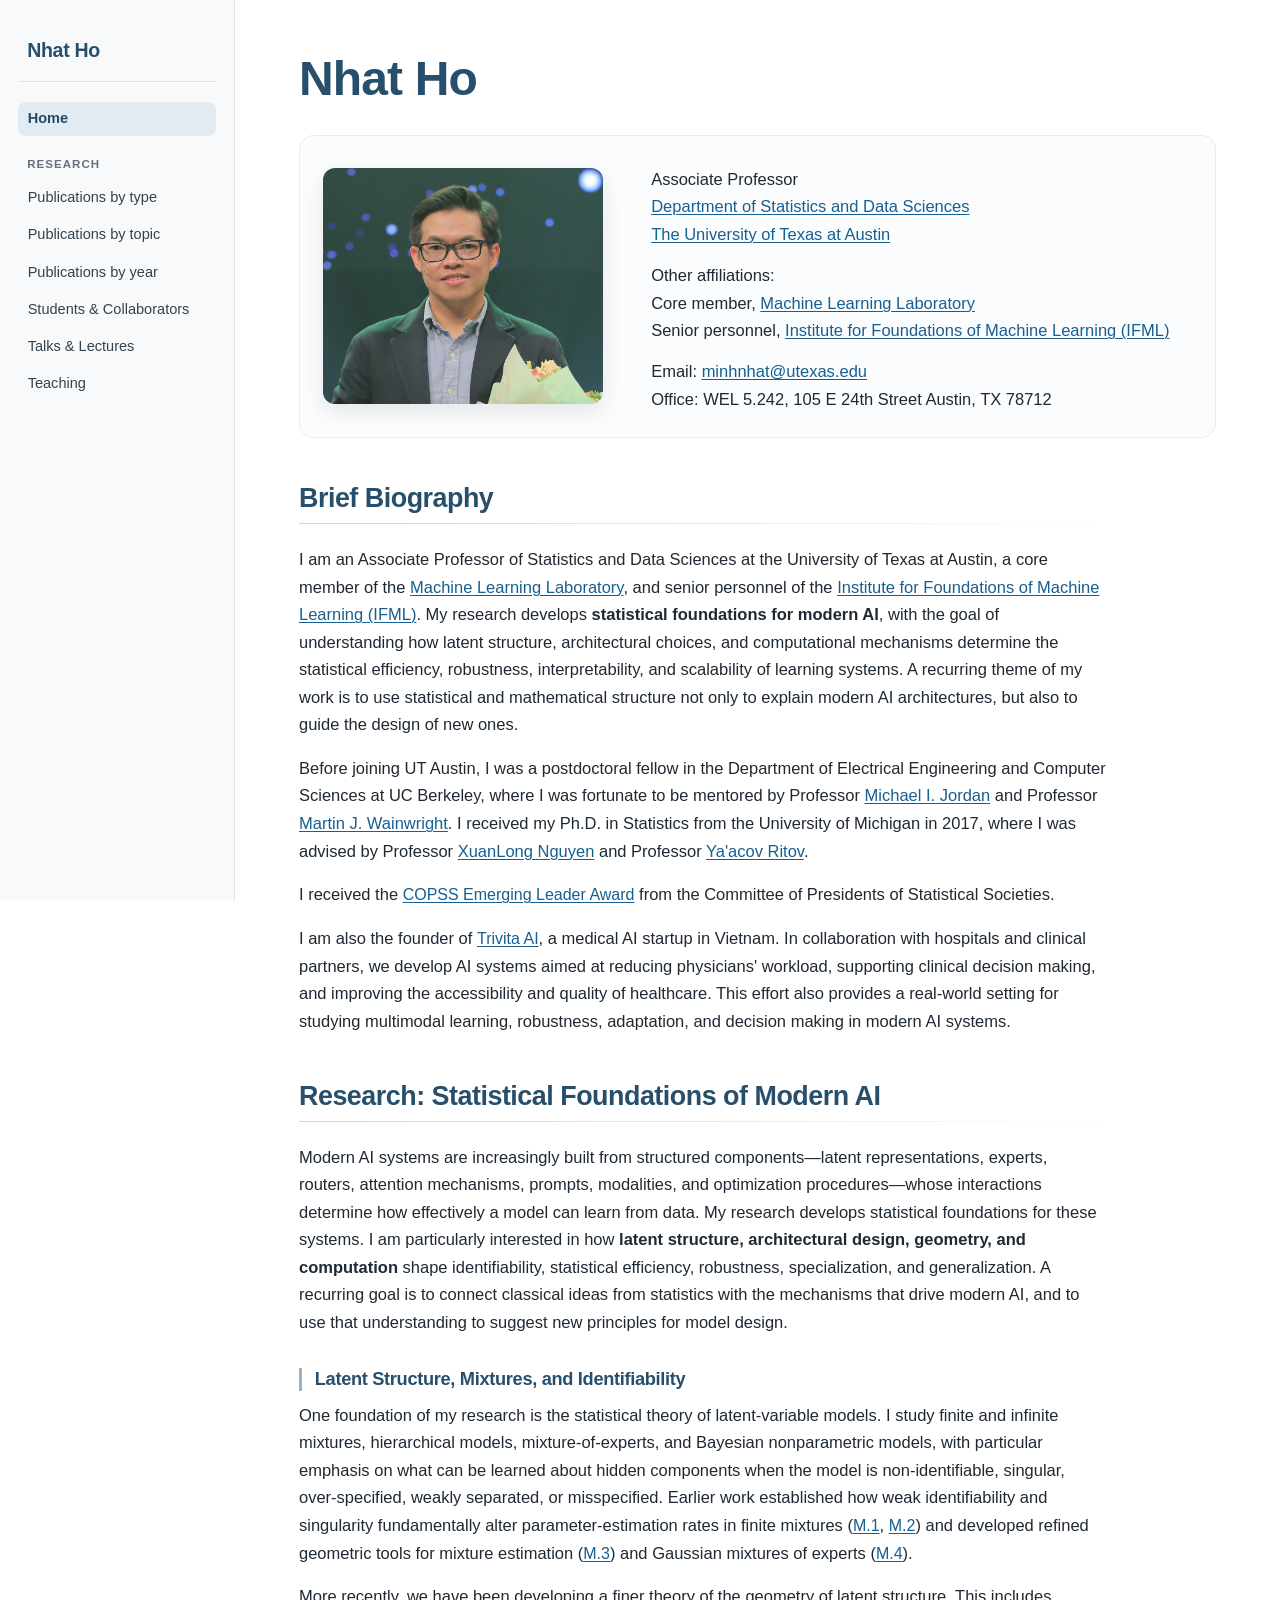
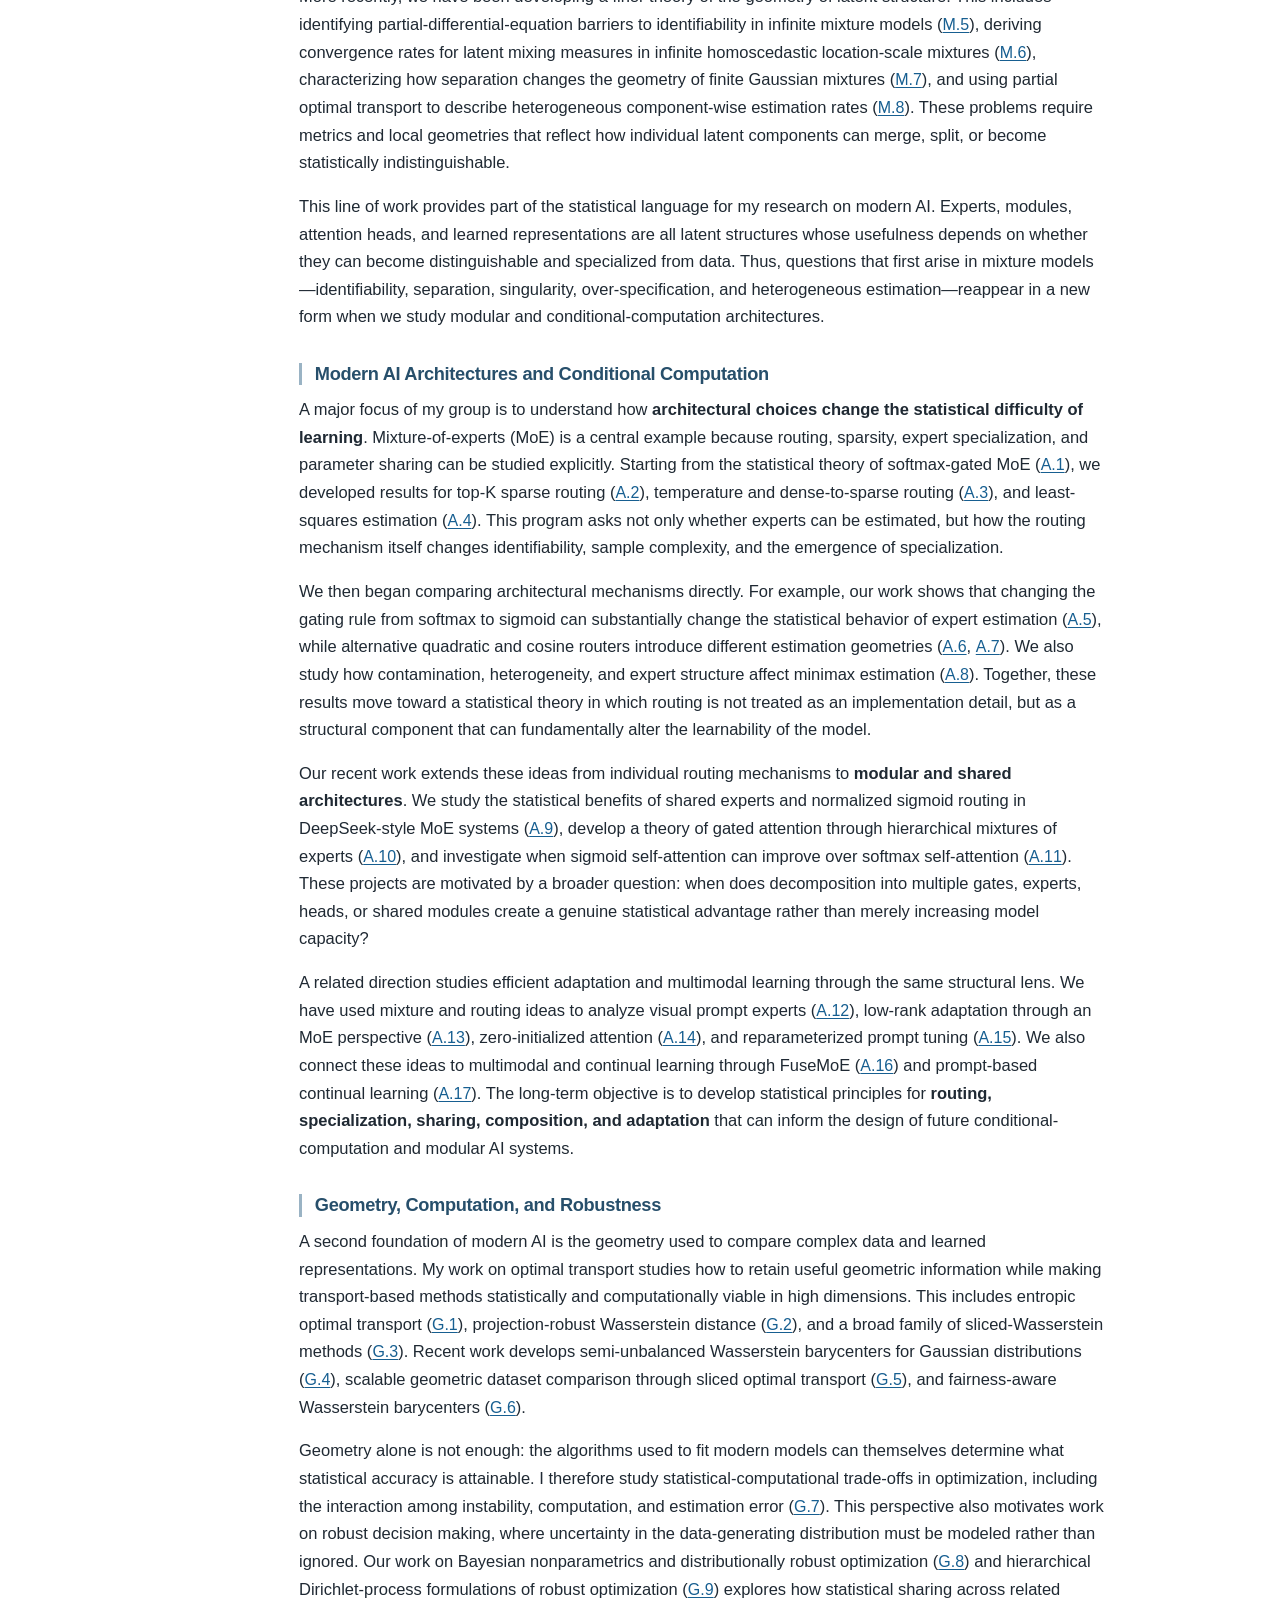
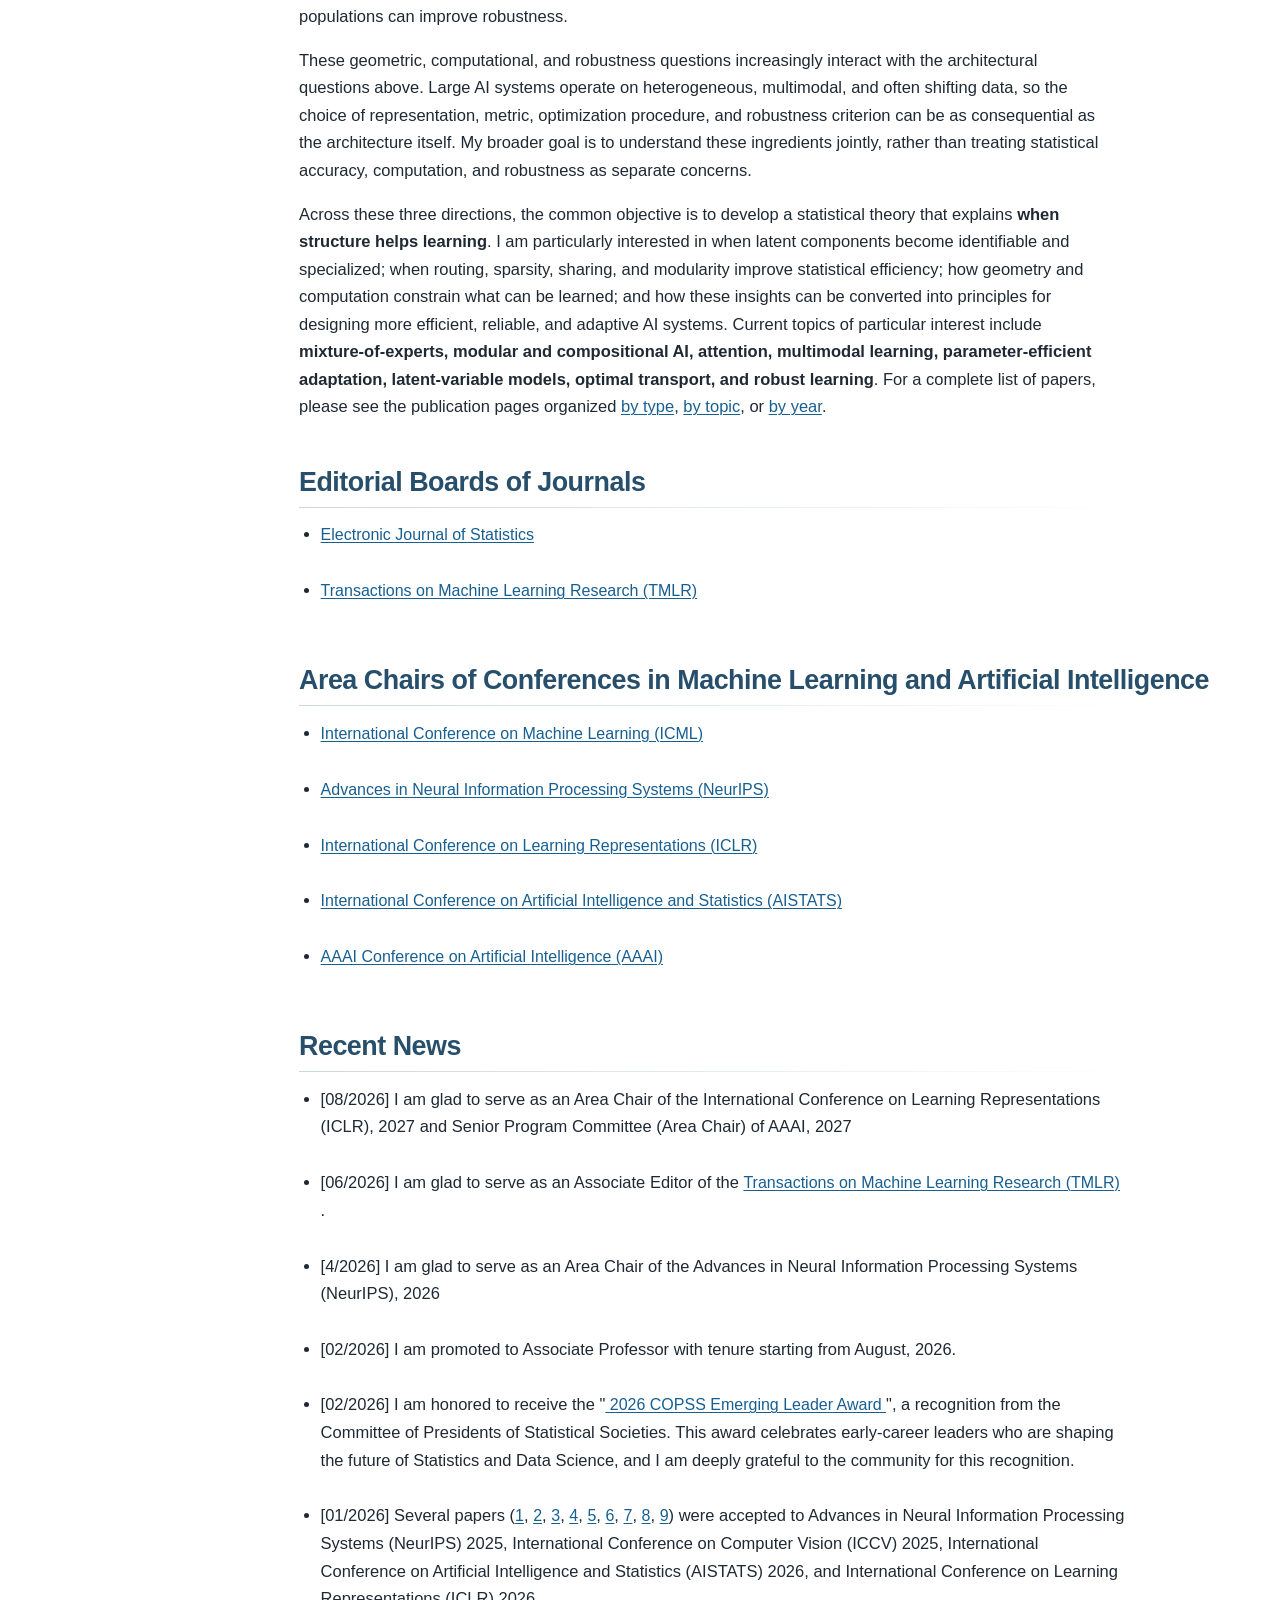
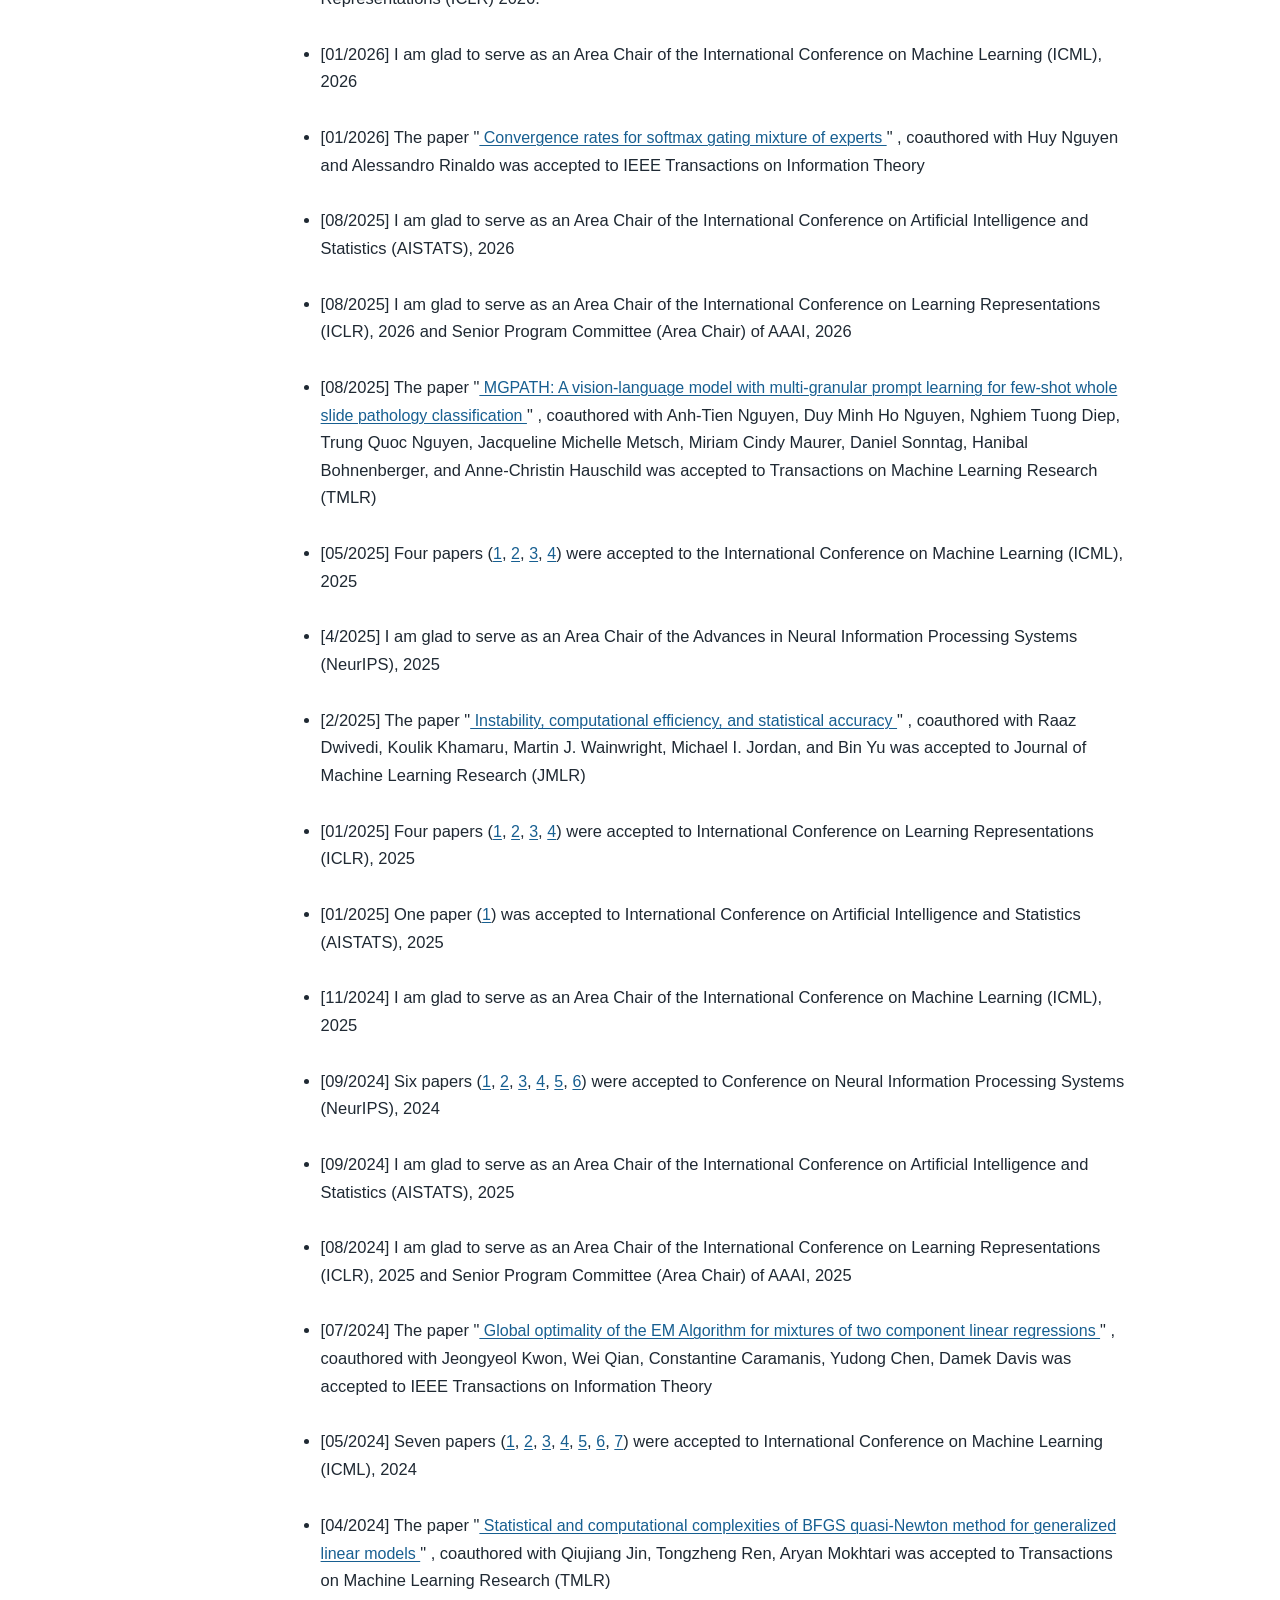
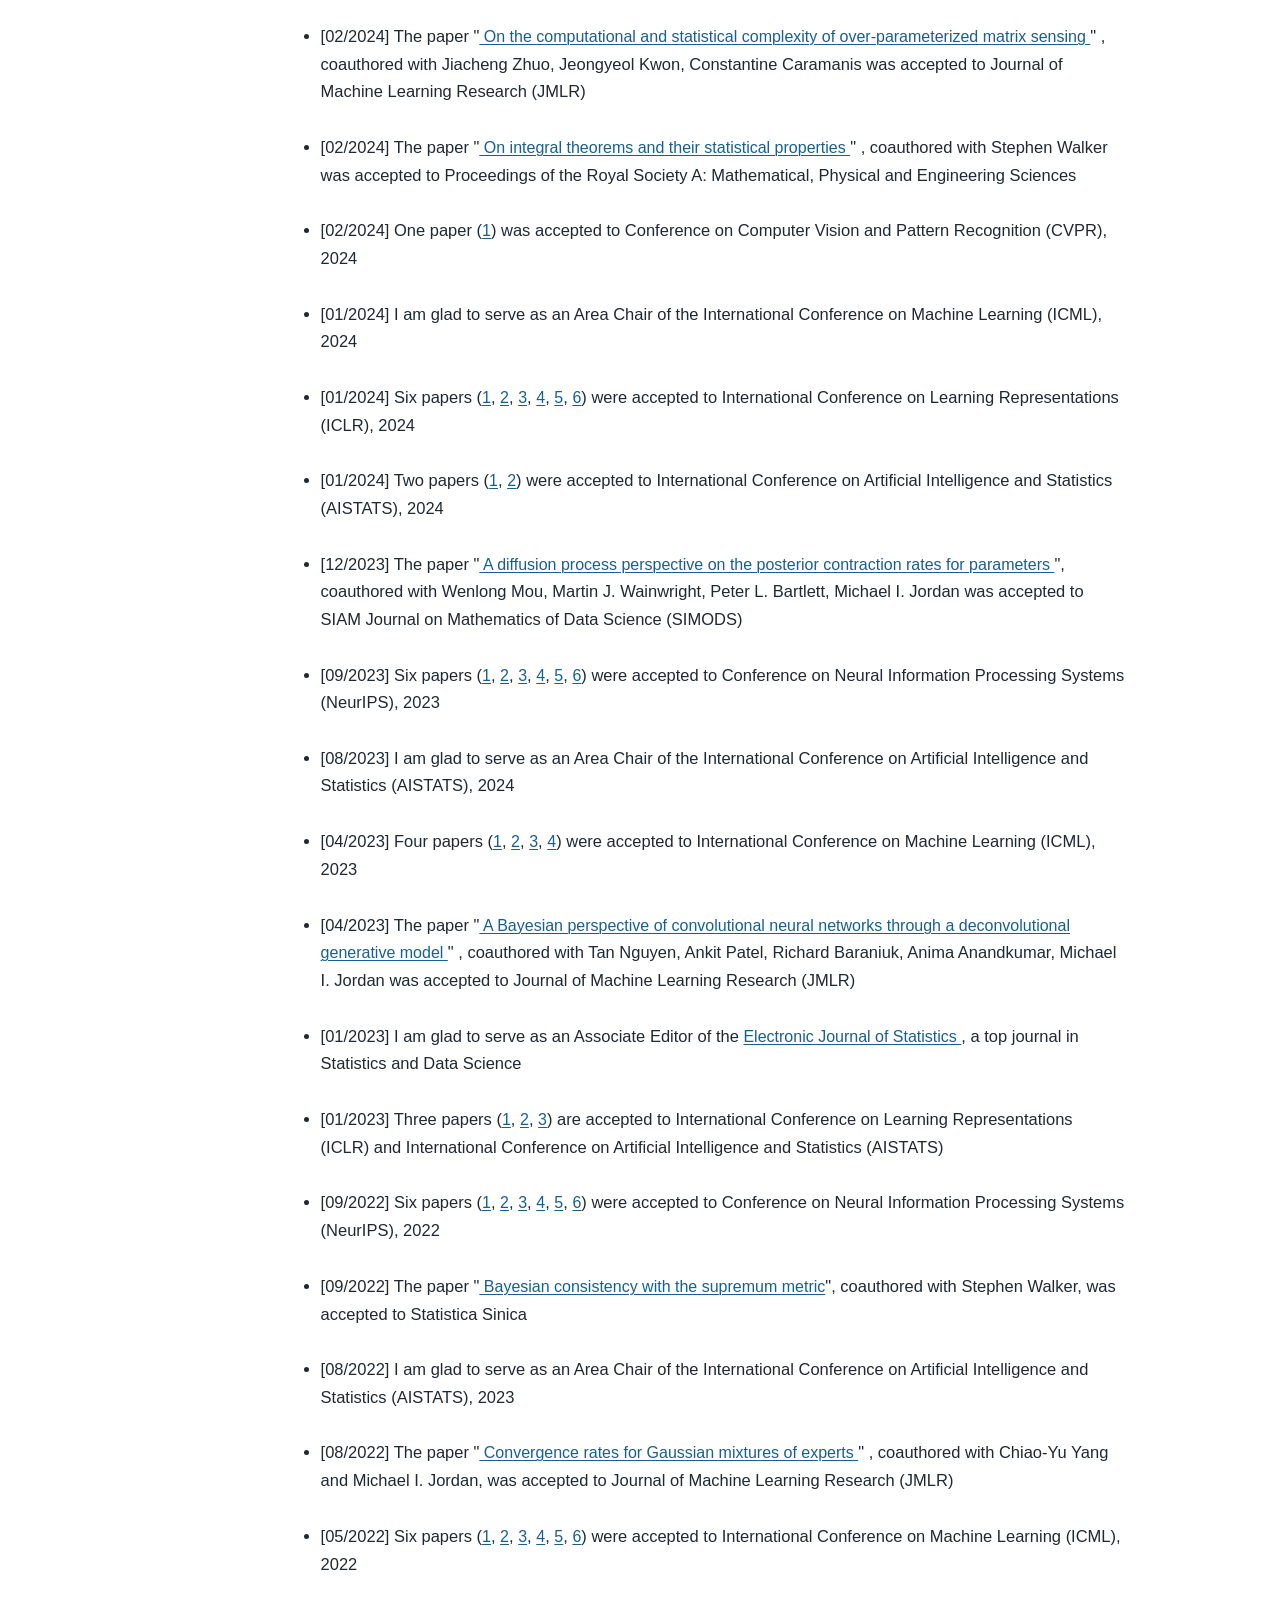
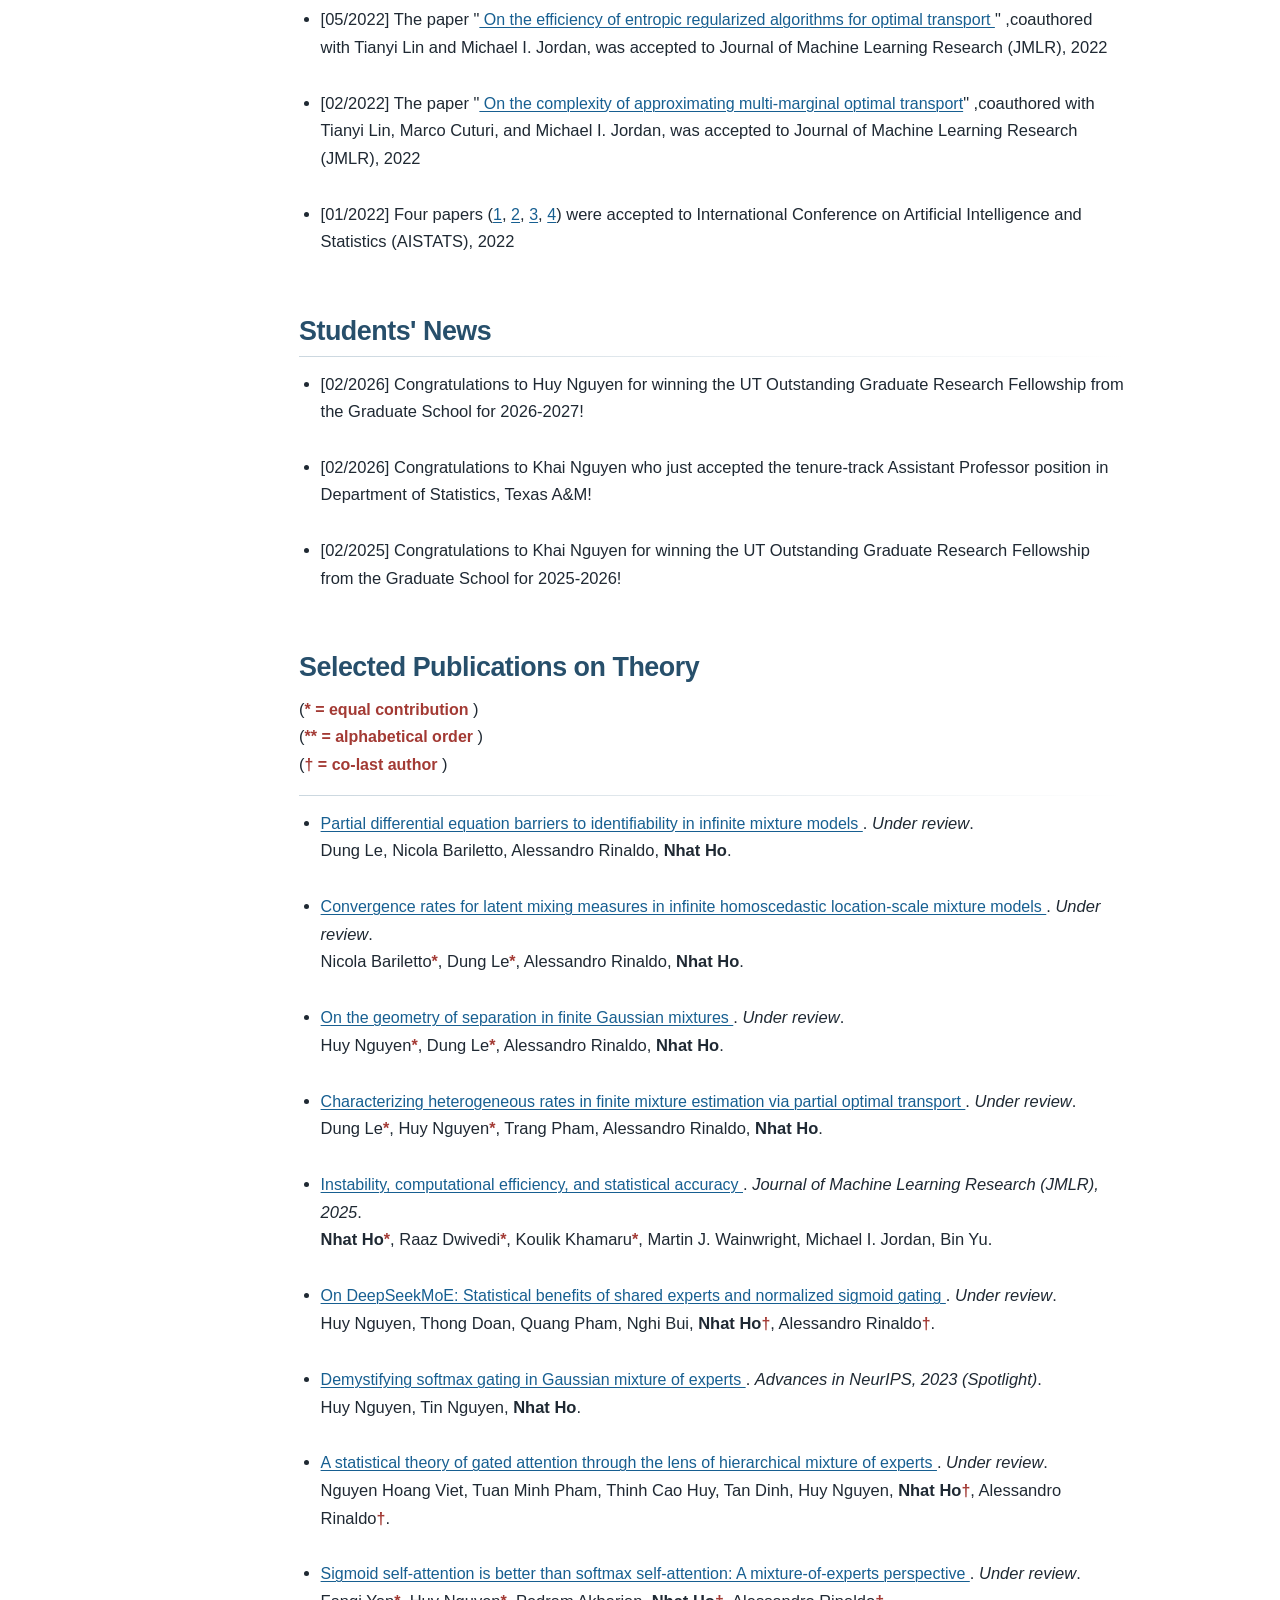
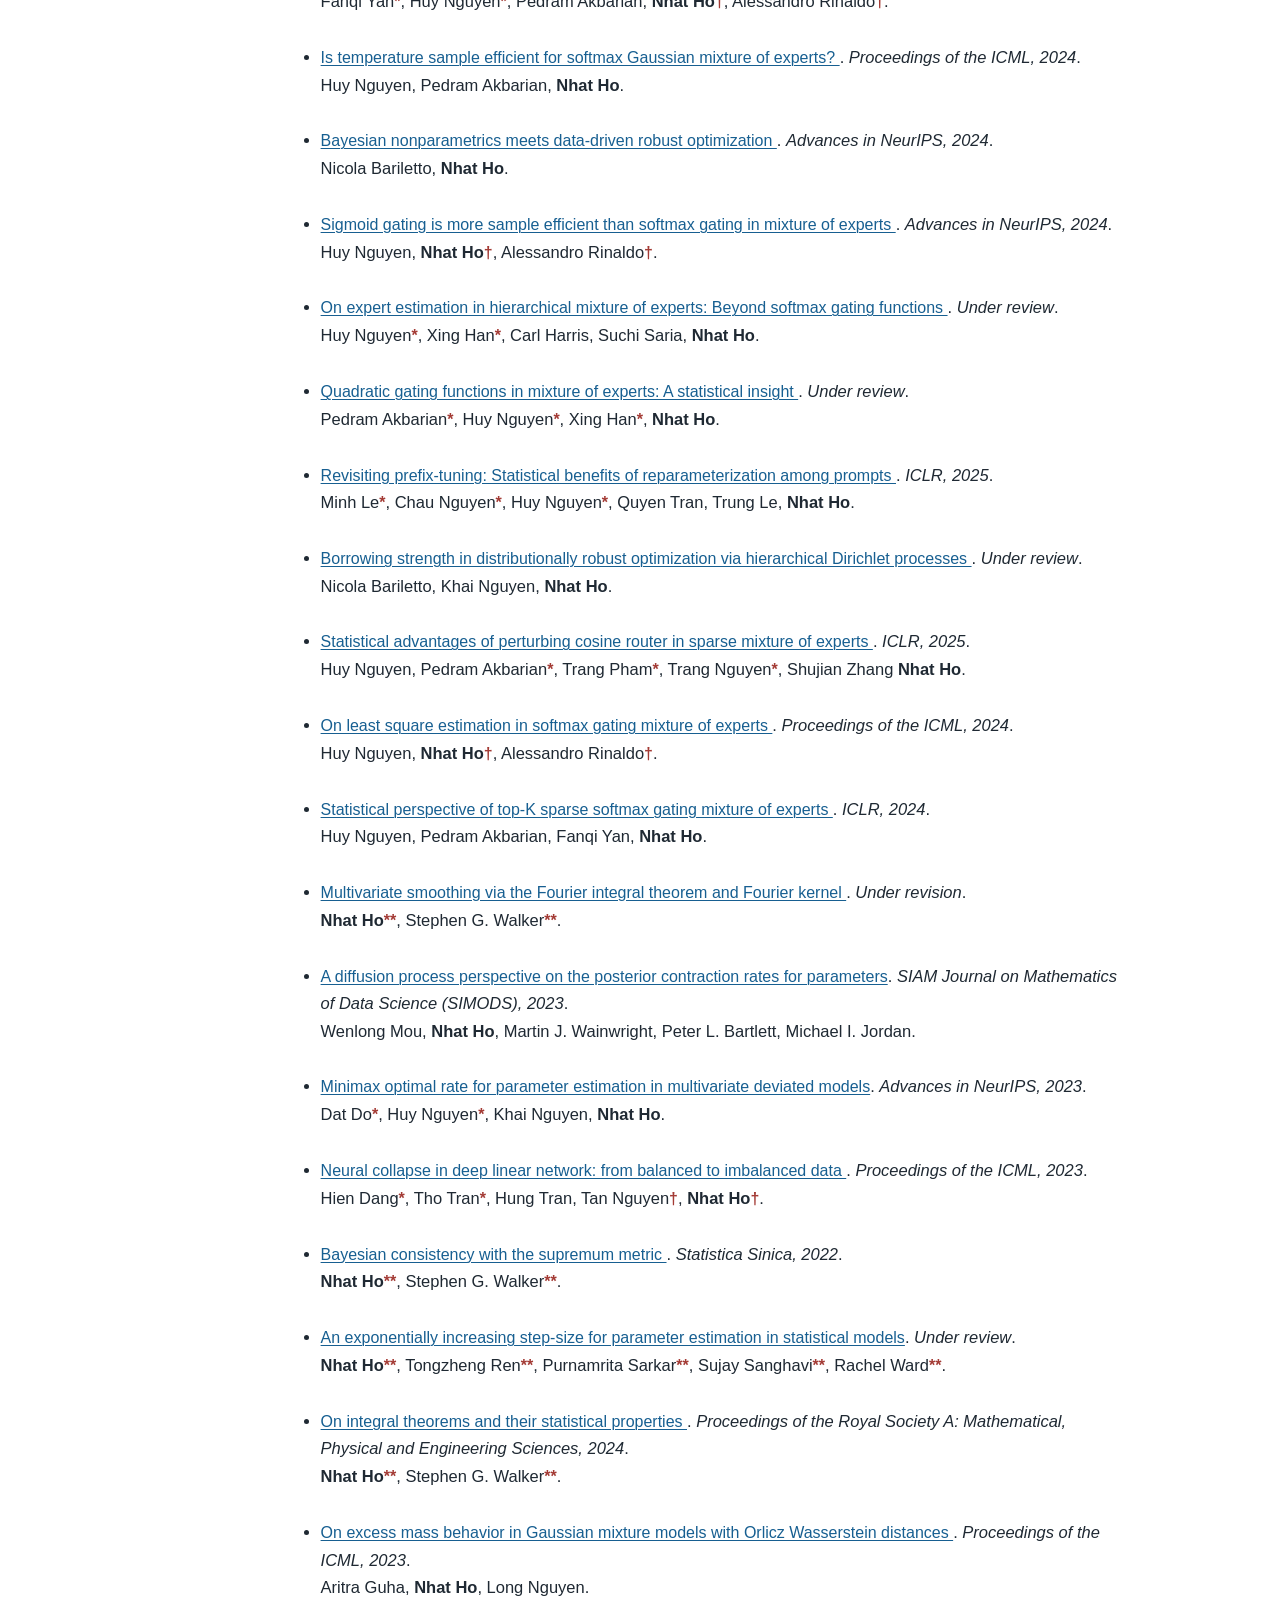
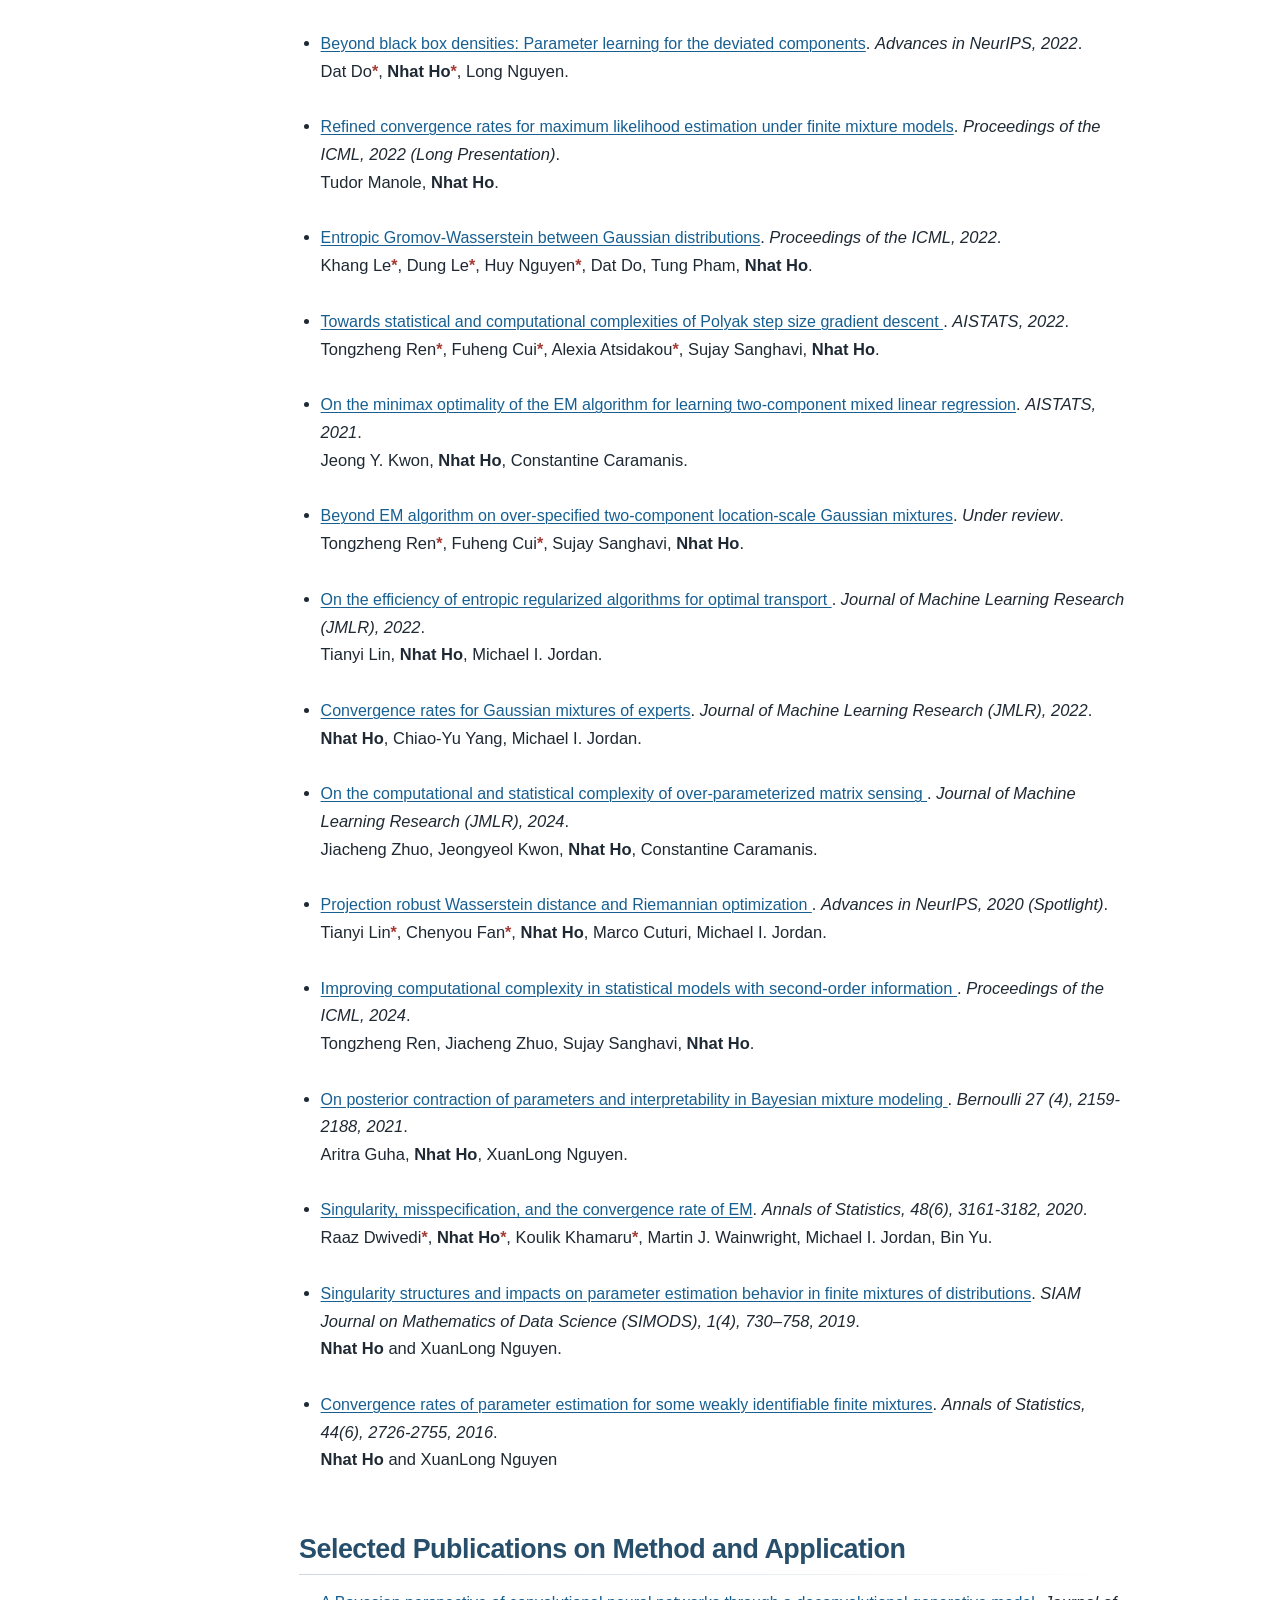
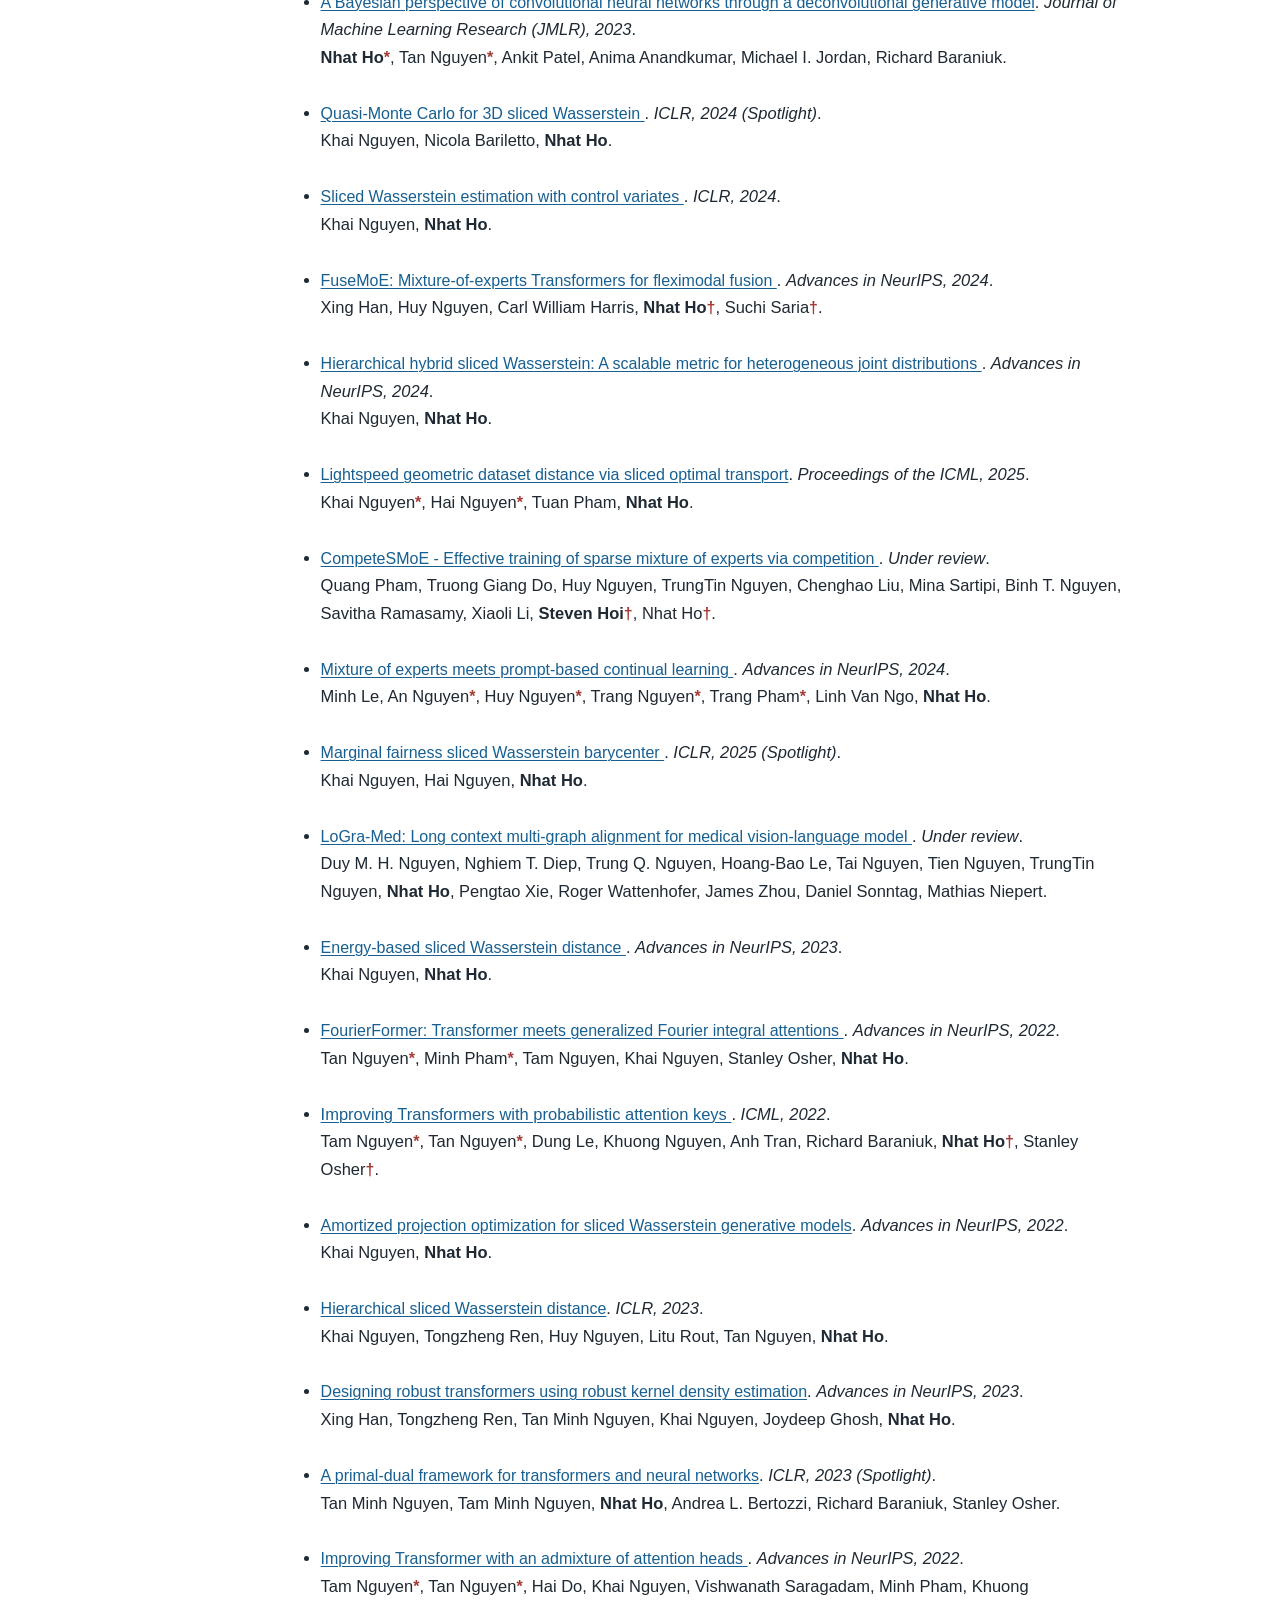
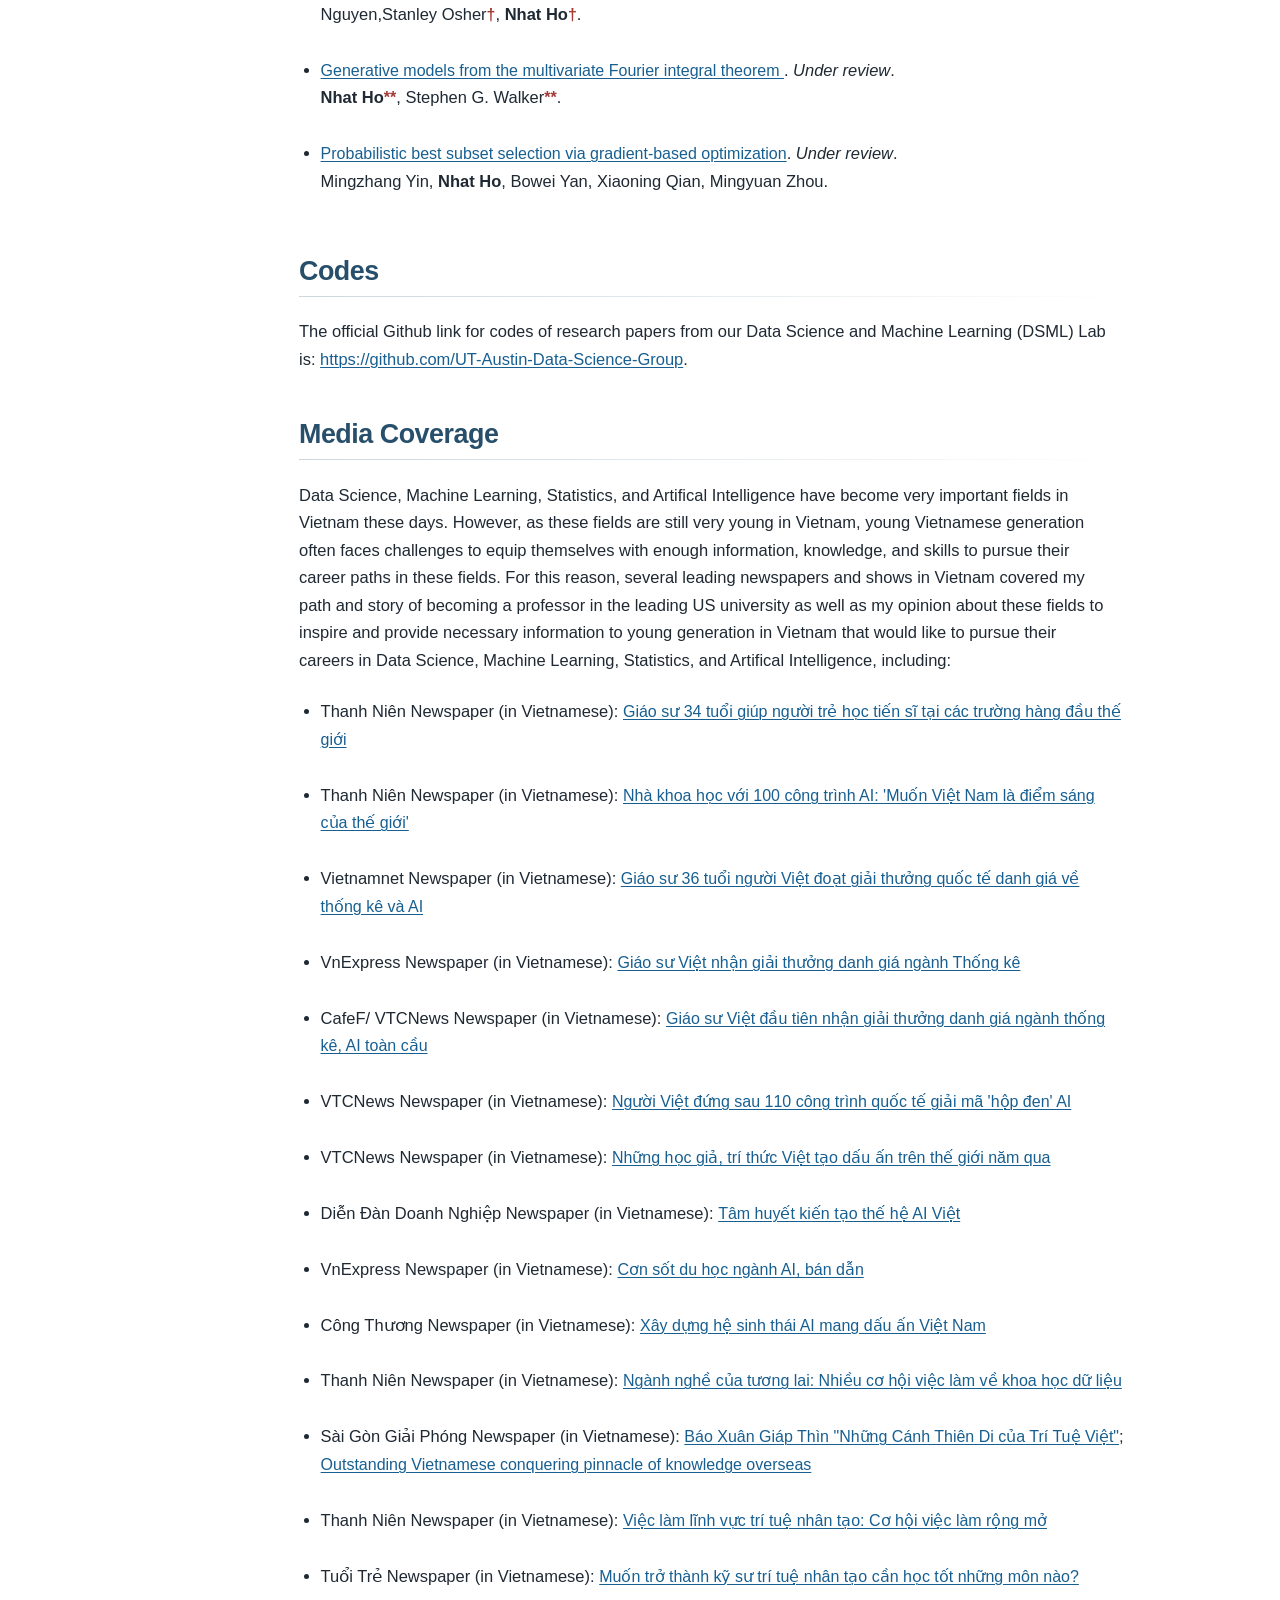
==== commit 56ce02ce: "Initial commit" ====
--- a/index.html
+++ b/index.html
@@ -1,67 +1,47 @@
-<!DOCTYPE html PUBLIC "-//W3C//DTD XHTML 1.1//EN"
-  "http://www.w3.org/TR/xhtml11/DTD/xhtml11.dtd">
+<!doctype html>
+<html lang="en">
+<head>
 
-<html xml:lang="en" xmlns="http://www.w3.org/1999/xhtml">
-<head>
-<meta content="jemdoc, see http://jemdoc.jaboc.net/" name="generator"/>
-<meta content="text/html;charset=utf-8" http-equiv="Content-Type"/>
-<link href="jemdoc.css" rel="stylesheet" type="text/css"/>
-<title>Nhat Ho | Statistical Foundations of Modern AI</title>
-</head>
+
+
+
+<meta charset="utf-8"/><meta content="width=device-width, initial-scale=1" name="viewport"/><meta content="Nhat Ho is an Associate Professor of Statistics and Data Sciences at The University of Texas at Austin. His research develops statistical foundations for modern AI, latent-variable models, mixture-of-experts, optimal transport, and scalable learning." name="description"/><link href="jemdoc.css" rel="stylesheet"/><title>Nhat Ho | Statistical Foundations of Modern AI</title></head>
 <body>
-<table id="tlayout" summary="Table for page layout.">
-<tr valign="top">
-<td id="layout-menu">
-<div class="menu-category"><br/></div>
-<div class="menu-category"><b>Nhat Ho</b></div>
-<hr/>
-<div class="menu-item"><a class="current" href="index.html">Home</a></div>
-<br/>
-<div class="menu-category"><b>Research</b></div>
-<hr/>
-<div class="menu-item"><a href="publications_type.html">Publications (by type)</a></div>
-<div class="menu-item"><a href="publications_topics.html">Publications (by topic)</a></div>
-<div class="menu-item"><a href="publications_year.html">Publications (by year)</a></div>
-<div class="menu-item"><a href="collaborators.html">Students/ Collaborators</a></div>
-<div class="menu-item"><a href="workshops.html">Workshops/ Talks/ Lectures</a></div>
-</td>
-<td id="layout-content">
-<h1 style="color:steelblue;">Nhat Ho</h1>
-<table class="imgtable"><tr><td>
-<img alt="Coming Soon!" height="300px" src="Nhat_Ho_Profile.jpg" width="350px"/> </td>
-<td align="left"><p>Associate Professor <br>
-<a href="https://stat.utexas.edu/">Department of Statistics and Data Sciences</a> <br/>
-<a href="https://www.utexas.edu/">The University of Texas at Austin</a> <br/></br></p>
+<div id="site-shell"><aside id="layout-menu"><div class="site-name"><a href="index.html">Nhat Ho</a></div><nav aria-label="Primary navigation" class="primary-nav"><div class="menu-item"><a aria-current="page" class="current" href="index.html">Home</a></div><div class="menu-label">Research</div><div class="menu-item"><a href="publications_type.html">Publications by type</a></div><div class="menu-item"><a href="publications_topics.html">Publications by topic</a></div><div class="menu-item"><a href="publications_year.html">Publications by year</a></div><div class="menu-item"><a href="collaborators.html">Students &amp; Collaborators</a></div><div class="menu-item"><a href="workshops.html">Talks &amp; Lectures</a></div><div class="menu-item"><a href="teaching.html">Teaching</a></div></nav></aside><main id="layout-content">
+<h1>Nhat Ho</h1>
+<section aria-label="Profile" class="profile-card"><div class="profile-photo"><img alt="Nhat Ho" loading="eager" src="Nhat_Ho_Profile.jpg"/></div><div class="profile-details"><p>Associate Professor <br/>
+<a href="https://stat.utexas.edu/">Department of Statistics and Data Sciences</a> <br>
+<a href="https://www.utexas.edu/">The University of Texas at Austin</a> <br/></p>
 <p>Other affiliations: <br/>
 Core member, <a href="https://ml.utexas.edu/about">Machine Learning Laboratory</a> <br/>
 Senior personnel, <a href="https://www.ifml.institute/">Institute for Foundations of Machine Learning (IFML)</a> <br/></p>
 <p>Email: <a href="mailto:minhnhat@utexas.edu">minhnhat@utexas.edu</a> <br/>
 Office: WEL 5.242, 105 E 24th Street Austin, TX 78712 </p>
-</td></tr></table>
-<h2 style="color:steelblue;">Brief Biography</h2>
+</div></section>
+<h2>Brief Biography</h2>
 <hr/>
 <p>I am an Associate Professor of Statistics and Data Sciences at the University of Texas at Austin, a core member of the <a href="https://ml.utexas.edu/about">Machine Learning Laboratory</a>, and senior personnel of the <a href="https://www.ifml.institute/">Institute for Foundations of Machine Learning (IFML)</a>. My research develops <b>statistical foundations for modern AI</b>, with the goal of understanding how latent structure, architectural choices, and computational mechanisms determine the statistical efficiency, robustness, interpretability, and scalability of learning systems. A recurring theme of my work is to use statistical and mathematical structure not only to explain modern AI architectures, but also to guide the design of new ones.</p>
 <p>Before joining UT Austin, I was a postdoctoral fellow in the Department of Electrical Engineering and Computer Sciences at UC Berkeley, where I was fortunate to be mentored by Professor <a href="https://people.eecs.berkeley.edu/~jordan/">Michael I. Jordan</a> and Professor <a href="http://people.eecs.berkeley.edu/~wainwrig/">Martin J. Wainwright</a>. I received my Ph.D. in Statistics from the University of Michigan in 2017, where I was advised by Professor <a href="http://dept.stat.lsa.umich.edu/~xuanlong/">XuanLong Nguyen</a> and Professor <a href="http://www-personal.umich.edu/~yritov/jr.html">Ya'acov Ritov</a>.</p>
 <p>I received the <a href="https://community.amstat.org/copss/awards/leadership-academy"><font color="blue" size="+0.3">COPSS Emerging Leader Award</font></a> from the Committee of Presidents of Statistical Societies.</p>
 <p>I am also the founder of <a href="https://trivita.ai/en/"><font color="blue" size="+0.3">Trivita AI</font></a>, a medical AI startup in Vietnam. In collaboration with hospitals and clinical partners, we develop AI systems aimed at reducing physicians' workload, supporting clinical decision making, and improving the accessibility and quality of healthcare. This effort also provides a real-world setting for studying multimodal learning, robustness, adaptation, and decision making in modern AI systems.</p>
-<h2 style="color:steelblue;">Research: Statistical Foundations of Modern AI</h2>
+<h2>Research: Statistical Foundations of Modern AI</h2>
 <hr/>
 <p>Modern AI systems are increasingly built from structured components—latent representations, experts, routers, attention mechanisms, prompts, modalities, and optimization procedures—whose interactions determine how effectively a model can learn from data. My research develops statistical foundations for these systems. I am particularly interested in how <b>latent structure, architectural design, geometry, and computation</b> shape identifiability, statistical efficiency, robustness, specialization, and generalization. A recurring goal is to connect classical ideas from statistics with the mechanisms that drive modern AI, and to use that understanding to suggest new principles for model design.</p>
-<h3 style="color:steelblue; margin-top:1.35em; margin-bottom:0.35em;">Latent Structure, Mixtures, and Identifiability</h3>
+<h3>Latent Structure, Mixtures, and Identifiability</h3>
 <p>One foundation of my research is the statistical theory of latent-variable models. I study finite and infinite mixtures, hierarchical models, mixture-of-experts, and Bayesian nonparametric models, with particular emphasis on what can be learned about hidden components when the model is non-identifiable, singular, over-specified, weakly separated, or misspecified. Earlier work established how weak identifiability and singularity fundamentally alter parameter-estimation rates in finite mixtures (<a href="AoS_2016.pdf"><font color="blue" size="+0.3">M.1</font></a>, <a href="https://arxiv.org/pdf/1810.00828.pdf"><font color="blue" size="+0.3">M.2</font></a>) and developed refined geometric tools for mixture estimation (<a href="Refined_metric.pdf"><font color="blue" size="+0.3">M.3</font></a>) and Gaussian mixtures of experts (<a href="Mixture_Experts_Arxiv.pdf"><font color="blue" size="+0.3">M.4</font></a>).</p>
 <p>More recently, we have been developing a finer theory of the geometry of latent structure. This includes identifying partial-differential-equation barriers to identifiability in infinite mixture models (<a href="Identifiability_Infinite_Mixture_final.pdf"><font color="blue" size="+0.3">M.5</font></a>), deriving convergence rates for latent mixing measures in infinite homoscedastic location-scale mixtures (<a href="Infinite_Shared_Scale_Mixture_v2.pdf"><font color="blue" size="+0.3">M.6</font></a>), characterizing how separation changes the geometry of finite Gaussian mixtures (<a href="https://arxiv.org/pdf/2606.16179"><font color="blue" size="+0.3">M.7</font></a>), and using partial optimal transport to describe heterogeneous component-wise estimation rates (<a href="https://arxiv.org/abs/2609.16622"><font color="blue" size="+0.3">M.8</font></a>). These problems require metrics and local geometries that reflect how individual latent components can merge, split, or become statistically indistinguishable.</p>
 <p>This line of work provides part of the statistical language for my research on modern AI. Experts, modules, attention heads, and learned representations are all latent structures whose usefulness depends on whether they can become distinguishable and specialized from data. Thus, questions that first arise in mixture models—identifiability, separation, singularity, over-specification, and heterogeneous estimation—reappear in a new form when we study modular and conditional-computation architectures.</p>
-<h3 style="color:steelblue; margin-top:1.35em; margin-bottom:0.35em;">Modern AI Architectures and Conditional Computation</h3>
-<p>A major focus of my group is to understand how <b>architectural choices change the statistical difficulty of learning</b>. Mixture-of-experts (MoE) is a central example because routing, sparsity, expert specialization, and parameter sharing can be studied explicitly. Starting from the statistical theory of softmax-gated MoE (<a href="https://arxiv.org/pdf/2305.03288.pdf"><font color="blue" size="+0.3">A.1</font></a>), we developed results for top-K sparse routing (<a href="https://openreview.net/forum?id=jvtmdK69KQ"><font color="blue" size="+0.3">A.2</font></a>), temperature and dense-to-sparse routing (<a href="https://arxiv.org/pdf/2401.13875.pdf"><font color="blue" size="+0.3">A.3</font></a>), and least-squares estimation (<a href="https://arxiv.org/abs/2402.02952"><font color="blue" size="+0.3">A.4</font></a>). This program asks not only whether experts can be estimated, but how the routing mechanism itself changes identifiability, sample complexity, and the emergence of specialization.</p>
+<h3>Modern AI Architectures and Conditional Computation</h3>
+<p>A major focus of my group is to understand how <b>architectural choices change the statistical difficulty of learning</b>. Mixture-of-experts (MoE) is a central example because routing, sparsity, expert specialization, and parameter sharing can be studied explicitly. Starting from the statistical theory of softmax-gated MoE (<a href="https://arxiv.org/pdf/2305.03288.pdf"><font color="blue" size="+0.3">A.1</font></a>), we developed results for top-K sparse routing (<a href="https://openreview.net/forum?id=jvtmdK69KQ"><font color="blue" size="+0.3">A.2</font></a>), temperature and dense-to-sparse routing (<a href="https://arxiv.org/pdf/2401.13875.pdff"><font color="blue" size="+0.3">A.3</font></a>), and least-squares estimation (<a href="https://arxiv.org/abs/2402.02952"><font color="blue" size="+0.3">A.4</font></a>). This program asks not only whether experts can be estimated, but how the routing mechanism itself changes identifiability, sample complexity, and the emergence of specialization.</p>
 <p>We then began comparing architectural mechanisms directly. For example, our work shows that changing the gating rule from softmax to sigmoid can substantially change the statistical behavior of expert estimation (<a href="Sigmoid_MoE.pdf"><font color="blue" size="+0.3">A.5</font></a>), while alternative quadratic and cosine routers introduce different estimation geometries (<a href="https://arxiv.org/abs/2410.11222"><font color="blue" size="+0.3">A.6</font></a>, <a href="Cosine_MoE_v2.pdf"><font color="blue" size="+0.3">A.7</font></a>). We also study how contamination, heterogeneity, and expert structure affect minimax estimation (<a href="https://arxiv.org/abs/2410.12258"><font color="blue" size="+0.3">A.8</font></a>). Together, these results move toward a statistical theory in which routing is not treated as an implementation detail, but as a structural component that can fundamentally alter the learnability of the model.</p>
 <p>Our recent work extends these ideas from individual routing mechanisms to <b>modular and shared architectures</b>. We study the statistical benefits of shared experts and normalized sigmoid routing in DeepSeek-style MoE systems (<a href="DeepSeekMoE_Gaussian.pdf"><font color="blue" size="+0.3">A.9</font></a>), develop a theory of gated attention through hierarchical mixtures of experts (<a href="https://www.arxiv.org/abs/2602.01468"><font color="blue" size="+0.3">A.10</font></a>), and investigate when sigmoid self-attention can improve over softmax self-attention (<a href="https://arxiv.org/abs/2502.00281"><font color="blue" size="+0.3">A.11</font></a>). These projects are motivated by a broader question: when does decomposition into multiple gates, experts, heads, or shared modules create a genuine statistical advantage rather than merely increasing model capacity?</p>
 <p>A related direction studies efficient adaptation and multimodal learning through the same structural lens. We have used mixture and routing ideas to analyze visual prompt experts (<a href="https://arxiv.org/pdf/2501.18936"><font color="blue" size="+0.3">A.12</font></a>), low-rank adaptation through an MoE perspective (<a href="https://arxiv.org/abs/2502.03044"><font color="blue" size="+0.3">A.13</font></a>), zero-initialized attention (<a href="http://arxiv.org/abs/2502.03029"><font color="blue" size="+0.3">A.14</font></a>), and reparameterized prompt tuning (<a href="https://arxiv.org/abs/2410.02200"><font color="blue" size="+0.3">A.15</font></a>). We also connect these ideas to multimodal and continual learning through FuseMoE (<a href="https://arxiv.org/pdf/2402.03226.pdf"><font color="blue" size="+0.3">A.16</font></a>) and prompt-based continual learning (<a href="MoE_Continual_Learning.pdf"><font color="blue" size="+0.3">A.17</font></a>). The long-term objective is to develop statistical principles for <b>routing, specialization, sharing, composition, and adaptation</b> that can inform the design of future conditional-computation and modular AI systems.</p>
-<h3 style="color:steelblue; margin-top:1.35em; margin-bottom:0.35em;">Geometry, Computation, and Robustness</h3>
+<h3>Geometry, Computation, and Robustness</h3>
 <p>A second foundation of modern AI is the geometry used to compare complex data and learned representations. My work on optimal transport studies how to retain useful geometric information while making transport-based methods statistically and computationally viable in high dimensions. This includes entropic optimal transport (<a href="https://arxiv.org/pdf/1906.01437.pdf"><font color="blue" size="+0.3">G.1</font></a>), projection-robust Wasserstein distance (<a href="https://arxiv.org/pdf/2006.07458.pdf"><font color="blue" size="+0.3">G.2</font></a>), and a broad family of sliced-Wasserstein methods (<a href="Energy_sliced.pdf"><font color="blue" size="+0.3">G.3</font></a>). Recent work develops semi-unbalanced Wasserstein barycenters for Gaussian distributions (<a href="https://arxiv.org/abs/2410.08117"><font color="blue" size="+0.3">G.4</font></a>), scalable geometric dataset comparison through sliced optimal transport (<a href="https://arxiv.org/abs/2501.18901"><font color="blue" size="+0.3">G.5</font></a>), and fairness-aware Wasserstein barycenters (<a href="https://arxiv.org/abs/2405.07482"><font color="blue" size="+0.3">G.6</font></a>).</p>
 <p>Geometry alone is not enough: the algorithms used to fit modern models can themselves determine what statistical accuracy is attainable. I therefore study statistical-computational trade-offs in optimization, including the interaction among instability, computation, and estimation error (<a href="https://arxiv.org/pdf/2005.11411.pdf"><font color="blue" size="+0.3">G.7</font></a>). This perspective also motivates work on robust decision making, where uncertainty in the data-generating distribution must be modeled rather than ignored. Our work on Bayesian nonparametrics and distributionally robust optimization (<a href="https://arxiv.org/abs/2401.15771"><font color="blue" size="+0.3">G.8</font></a>) and hierarchical Dirichlet-process formulations of robust optimization (<a href="HDP_optimization.pdf"><font color="blue" size="+0.3">G.9</font></a>) explores how statistical sharing across related populations can improve robustness.</p>
 <p>These geometric, computational, and robustness questions increasingly interact with the architectural questions above. Large AI systems operate on heterogeneous, multimodal, and often shifting data, so the choice of representation, metric, optimization procedure, and robustness criterion can be as consequential as the architecture itself. My broader goal is to understand these ingredients jointly, rather than treating statistical accuracy, computation, and robustness as separate concerns.</p>
 <p>Across these three directions, the common objective is to develop a statistical theory that explains <b>when structure helps learning</b>. I am particularly interested in when latent components become identifiable and specialized; when routing, sparsity, sharing, and modularity improve statistical efficiency; how geometry and computation constrain what can be learned; and how these insights can be converted into principles for designing more efficient, reliable, and adaptive AI systems. Current topics of particular interest include <b>mixture-of-experts, modular and compositional AI, attention, multimodal learning, parameter-efficient adaptation, latent-variable models, optimal transport, and robust learning</b>. For a complete list of papers, please see the publication pages organized <a href="publications_type.html">by type</a>, <a href="publications_topics.html">by topic</a>, or <a href="publications_year.html">by year</a>.</p>
-<h2 style="color:steelblue;">Editorial Boards of Journals</h2>
+<h2>Editorial Boards of Journals</h2>
 <hr style="margin-bottom:0cm;"/>
 <ul>
 <li><p><a href="https://imstat.org/journals-and-publications/electronic-journal-of-statistics/"><font color="blue" size="+0.3"> Electronic Journal of Statistics </font></a></p>
@@ -71,7 +51,7 @@
 <li><p><a href="https://jmlr.org/tmlr/index.html"><font color="blue" size="+0.3"> Transactions on Machine Learning Research (TMLR) </font></a></p>
 </li>
 </ul>
-<h2 style="color:steelblue;">Area Chairs of Conferences in Machine Learning and Artificial Intelligence</h2>
+<h2>Area Chairs of Conferences in Machine Learning and Artificial Intelligence</h2>
 <hr style="margin-bottom:0cm;"/>
 <ul>
 <li><p><a href="https://icml.cc/"><font color="blue" size="+0.3"> International Conference on Machine Learning (ICML) </font></a></p>
@@ -93,7 +73,7 @@
 <li><p><a href="https://aaai.org/aaai-conference/"><font color="blue" size="+0.3"> AAAI Conference on Artificial Intelligence (AAAI) </font></a></p>
 </li>
 </ul>
-<h2 style="color:steelblue;"> Recent News</h2>
+<h2> Recent News</h2>
 <hr style="margin-bottom:0cm;"/>
 <ul>
 <li><p>[08/2026] I am glad to serve as an Area Chair of the International Conference on Learning Representations (ICLR), 2027 and Senior Program Committee (Area Chair) of AAAI, 2027</p>
@@ -138,7 +118,7 @@
 </li>
 <li><p>[07/2024] The paper "<a href="Global_Convergence_EM_MoE.pdf"><font color="blue" size="+0.3"> Global optimality of the EM Algorithm for mixtures of two component linear regressions </font></a>" , coauthored with Jeongyeol Kwon, Wei Qian, Constantine Caramanis, Yudong Chen, Damek Davis was accepted to IEEE Transactions on Information Theory</p>
 </li>
-<li><p>[05/2024] Seven papers (<a href="https://arxiv.org/pdf/2401.13875.pdf"><font color="blue" size="+0.3">1</font></a>, <a href="https://arxiv.org/abs/2402.02952"><font color="blue" size="+0.3">2</font></a>, <a href="https://arxiv.org/abs/2401.15889"><font color="blue" size="+0.3">3</font></a>, <a href="https://arxiv.org/abs/2402.01975"><font color="blue" size="+0.3">4</font></a>, <a href="https://arxiv.org/pdf/2309.13850.pdf"><font color="blue" size="+0.3">5</font></a>, <a href="https://arxiv.org/abs/2401.02058"><font color="blue" size="+0.3">6</font></a>, <a href="Normalized_GD.pdf"><font color="blue" size="+0.3">7</font></a>) were accepted to International Conference on Machine Learning (ICML), 2024</p>
+<li><p>[05/2024] Seven papers (<a href="https://arxiv.org/pdf/2401.13875.pdff"><font color="blue" size="+0.3">1</font></a>, <a href="https://arxiv.org/abs/2402.02952"><font color="blue" size="+0.3">2</font></a>, <a href="https://arxiv.org/abs/2401.15889"><font color="blue" size="+0.3">3</font></a>, <a href="https://arxiv.org/abs/2402.01975"><font color="blue" size="+0.3">4</font></a>, <a href="https://arxiv.org/pdf/2309.13850.pdf"><font color="blue" size="+0.3">5</font></a>, <a href="https://arxiv.org/abs/2401.02058"><font color="blue" size="+0.3">6</font></a>, <a href="Normalized_GD.pdf"><font color="blue" size="+0.3">7</font></a>) were accepted to International Conference on Machine Learning (ICML), 2024</p>
 </li>
 <li><p>[04/2024] The paper "<a href="Statistical_and_Computational_Complexities_of_BFGS.pdf"><font color="blue" size="+0.3"> Statistical and computational complexities of BFGS quasi-Newton method for generalized linear models </font></a>" , coauthored with Qiujiang Jin, Tongzheng Ren, Aryan Mokhtari was accepted to Transactions on Machine Learning Research (TMLR)</p>
 </li>
@@ -186,7 +166,7 @@
 <li><p>[01/2022] Four papers (<a href="Polyak_Step_Size_V3.pdf"><font color="blue" size="+0.3">1</font></a>, <a href="https://arxiv.org/pdf/2108.07992.pdf"><font color="blue" size="+0.3">2</font></a>, <a href="Trend_Filtering_AISTATS.pdf"><font color="blue" size="+0.3">3</font></a>, <a href="Weak_Separation_AISTATS.pdf"><font color="blue" size="+0.3">4</font></a>) were accepted to International Conference on Artificial Intelligence and Statistics (AISTATS), 2022</p>
 </li>
 </ul>
-<h2 style="color:steelblue;"> Students' News</h2>
+<h2> Students' News</h2>
 <hr style="margin-bottom:0cm;"/>
 <ul>
 <li><p>[02/2026] Congratulations to Huy Nguyen for winning the UT Outstanding Graduate Research Fellowship from the Graduate School for 2026-2027!</p>
@@ -195,7 +175,7 @@
 <li><p>[02/2025] Congratulations to Khai Nguyen for winning the UT Outstanding Graduate Research Fellowship from the Graduate School for 2025-2026! </p>
 </li>
 </li></ul>
-<h2 style="color:steelblue;"> Selected Publications on Theory </h2>
+<h2> Selected Publications on Theory </h2>
 <p>(<font color="red" size="-0.3"><b>* = equal contribution </b></font>)
 <br/> 
 (<font color="red" size="-0.3"><b>** = alphabetical order </b></font>)
@@ -260,11 +240,8 @@
 Fanqi Yan<font color="red" size="-0.3"><b>*</b></font>, Huy Nguyen<font color="red" size="-0.3"><b>*</b></font>, Pedram Akbarian, <b>Nhat Ho</b><font color="red" size="-0.3"><b><span>†</span></b></font>, Alessandro Rinaldo<font color="red" size="-0.3"><b><span>†</span></b></font>.</p>
 </li>
 </ul>
-
-
-
-<ul>
-<li><p><a href="https://arxiv.org/pdf/2401.13875.pdf"><font color="blue" size="+0.3"> Is temperature sample efficient for softmax Gaussian mixture of experts? </font></a>. <i> Proceedings of the ICML, 2024</i>. 
+<ul>
+<li><p><a href="https://arxiv.org/pdf/2401.13875.pdff"><font color="blue" size="+0.3"> Is temperature sample efficient for softmax Gaussian mixture of experts? </font></a>. <i> Proceedings of the ICML, 2024</i>. 
 <br/>
 Huy Nguyen, Pedram Akbarian, <b>Nhat Ho</b>.</p>
 </li>
@@ -299,8 +276,6 @@
 Minh Le<font color="red" size="-0.3"><b>*</b></font>, Chau Nguyen<font color="red" size="-0.3"><b>*</b></font>, Huy Nguyen<font color="red" size="-0.3"><b>*</b></font>, Quyen Tran, Trung Le, <b>Nhat Ho</b>.</p>
 </li>
 </ul>
-
-
 <ul>
 <li><p><a href="HDP_optimization.pdf"><font color="blue" size="+0.3"> Borrowing strength in distributionally robust optimization via hierarchical Dirichlet processes </font></a>. <i> Under review</i>. 
 <br/>
@@ -338,22 +313,18 @@
 Wenlong Mou, <b>Nhat Ho</b>, Martin J. Wainwright, Peter L. Bartlett, Michael I. Jordan.</p>
 </li>
 </ul>
-
 <ul>
 <li><p><a href="https://arxiv.org/pdf/2301.11808.pdf"><font color="blue" size="+0.3"> Minimax optimal rate for parameter estimation in multivariate deviated models</font></a>. <i> Advances in NeurIPS, 2023</i>. 
 <br/>
 Dat Do<font color="red" size="-0.3"><b>*</b></font>, Huy Nguyen<font color="red" size="-0.3"><b>*</b></font>, Khai Nguyen, <b>Nhat Ho</b>.</p>
 </li>
 </ul>
-
-
 <ul>
 <li><p><a href="https://arxiv.org/pdf/2301.00437.pdf"><font color="blue" size="+0.3"> Neural collapse in deep linear network: from balanced to imbalanced data </font></a>. <i> Proceedings of the ICML, 2023</i>. 
 <br/>
 Hien Dang<font color="red" size="-0.3"><b>*</b></font>, Tho Tran<font color="red" size="-0.3"><b>*</b></font>, Hung Tran, Tan Nguyen<font color="red" size="-0.3"><b><span>†</span></b></font>, <b>Nhat Ho</b><font color="red" size="-0.3"><b><span>†</span></b></font>.</p>
 </li>
 </ul>
-
 <ul>
 <li><p><a href="Bayesian_Consistency_Smooth_Final.pdf"><font color="blue" size="+0.3"> Bayesian consistency with the supremum metric </font></a>. <i> Statistica Sinica, 2022</i>.
 <br/>
@@ -470,7 +441,7 @@
 <b>Nhat Ho</b> and XuanLong Nguyen</p>
 </li>
 </ul>
-<h2 style="color:steelblue;"> Selected Publications on Method and Application </h2>
+<h2> Selected Publications on Method and Application </h2>
 <hr style="margin-bottom:0cm;"/>
 <ul>
 <li><p><a href="https://arxiv.org/pdf/1811.02657.pdf"><font color="blue" size="+0.3"> A Bayesian perspective of convolutional neural networks through a deconvolutional generative model</font></a>. <i>Journal of Machine Learning Research (JMLR), 2023</i>.
@@ -490,7 +461,6 @@
 Khai Nguyen, <b>Nhat Ho</b>.</p>
 </li>
 </ul>
-
 <ul>
 <li><p><a href="https://arxiv.org/pdf/2402.03226.pdf"><font color="blue" size="+0.3"> FuseMoE: Mixture-of-experts Transformers for fleximodal fusion </font></a>. <i> Advances in NeurIPS, 2024</i>. 
 <br/>
@@ -534,18 +504,12 @@
 Duy M. H. Nguyen, Nghiem T. Diep, Trung Q. Nguyen, Hoang-Bao Le, Tai Nguyen, Tien Nguyen, TrungTin Nguyen, <b>Nhat Ho</b>, Pengtao Xie, Roger Wattenhofer, James Zhou, Daniel Sonntag, Mathias Niepert.</p>
 </li>
 </ul>
-
-
-
-
 <ul>
 <li><p><a href="Energy_sliced.pdf"><font color="blue" size="+0.3"> Energy-based sliced Wasserstein distance </font></a>. <i> Advances in NeurIPS, 2023</i>. 
 <br/>
 Khai Nguyen, <b>Nhat Ho</b>.</p>
 </li>
 </ul>
-
-
 <ul>
 <li><p><a href="Fourier_former.pdf"><font color="blue" size="+0.3"> FourierFormer: Transformer meets generalized Fourier integral attentions </font></a>. <i> Advances in NeurIPS, 2022</i>. 
 <br/>
@@ -582,8 +546,6 @@
 Tan Minh Nguyen, Tam Minh Nguyen, <b>Nhat Ho</b>, Andrea L. Bertozzi, Richard Baraniuk, Stanley Osher.</p>
 </li>
 </ul>
-
-
 <ul>
 <li><p><a href="ICML_FiSHformer.pdf"><font color="blue" size="+0.3">  Improving Transformer with an admixture of attention heads </font></a>. <i> Advances in NeurIPS, 2022</i>. 
 <br/>
@@ -602,10 +564,10 @@
 Mingzhang Yin, <b>Nhat Ho</b>, Bowei Yan, Xiaoning Qian, Mingyuan Zhou.</p>
 </li>
 </ul>
-<h2 style="color:steelblue;">Codes</h2>
+<h2>Codes</h2>
 <hr/>
 <p>The official Github link for codes of research papers from our Data Science and Machine Learning (DSML) Lab is: <a href="https://github.com/UT-Austin-Data-Science-Group">https://github.com/UT-Austin-Data-Science-Group</a>.</p>
-<h2 style="color:steelblue;">Media Coverage</h2>
+<h2>Media Coverage</h2>
 <hr/>
 <p> Data Science, Machine Learning, Statistics, and Artifical Intelligence have become very important fields in Vietnam these days. However, as these fields are still very young in Vietnam, young Vietnamese generation often faces challenges to equip themselves with enough information, knowledge, and skills to pursue their career paths in these fields. For this reason, several leading newspapers and shows in Vietnam covered my path and story of becoming a professor in the leading US university as well as my opinion about these fields to inspire and provide necessary information to young generation in Vietnam that would like to pursue their careers in Data Science, Machine Learning, Statistics, and Artifical Intelligence, including:
 <ul>
@@ -690,12 +652,8 @@
 </li>
 </ul>
 <div id="footer">
-<div id="footer-text">
-Page generated 2020-08-19 03:32:40 CDT, by <a href="http://jemdoc.jaboc.net/">jemdoc</a>.
+<div id="footer-text">Nhat Ho · Department of Statistics and Data Sciences · The University of Texas at Austin</div>
 </div>
-</div>
-</p></td>
-</tr>
-</table>
+</p></main></div>
 </body>
-</html>
+</html>
--- a/jemdoc.css
+++ b/jemdoc.css
@@ -0,0 +1,349 @@
+/* Modern academic theme for Nhat Ho's homepage
+   Keeps the restrained Jemdoc character while adding responsive layout,
+   contemporary typography, clearer hierarchy, and better mobile behavior. */
+
+:root {
+  --bg: #f4f6f8;
+  --surface: #ffffff;
+  --sidebar: #f7f9fb;
+  --text: #1f2933;
+  --muted: #66717c;
+  --heading: #274f6b;
+  --accent: #2f6688;
+  --accent-dark: #214b66;
+  --link: #175f91;
+  --link-hover: #a64b00;
+  --border: #dfe5ea;
+  --soft-border: #e9edf1;
+  --shadow: 0 12px 34px rgba(31, 41, 51, 0.07);
+  --radius: 14px;
+  --content-width: 1100px;
+  --sidebar-width: 235px;
+}
+
+* { box-sizing: border-box; }
+
+html {
+  scroll-behavior: smooth;
+  -webkit-text-size-adjust: 100%;
+}
+
+body {
+  margin: 0;
+  background: var(--bg);
+  color: var(--text);
+  font-family: -apple-system, BlinkMacSystemFont, "Segoe UI", Roboto, Helvetica, Arial, sans-serif;
+  font-size: 16.5px;
+  line-height: 1.67;
+  text-rendering: optimizeLegibility;
+}
+
+#site-shell {
+  display: grid;
+  grid-template-columns: var(--sidebar-width) minmax(0, 1fr);
+  width: min(1440px, 100%);
+  min-height: 100vh;
+  margin: 0 auto;
+  background: var(--surface);
+  box-shadow: var(--shadow);
+}
+
+#layout-menu {
+  position: sticky;
+  top: 0;
+  align-self: start;
+  height: 100vh;
+  padding: 2.1rem 1.15rem 2rem;
+  background: var(--sidebar);
+  border-right: 1px solid var(--border);
+  overflow-y: auto;
+}
+
+.site-name {
+  margin: 0 0 1.2rem;
+  padding: 0 .55rem .95rem;
+  border-bottom: 1px solid var(--border);
+  font-size: 1.22rem;
+  font-weight: 720;
+  letter-spacing: -.015em;
+}
+
+.site-name a {
+  color: var(--heading);
+  text-decoration: none;
+}
+
+.primary-nav { display: block; }
+
+.menu-category,
+.menu-label {
+  margin: 1.15rem .55rem .42rem;
+  color: var(--muted);
+  font-size: .72rem;
+  font-weight: 760;
+  letter-spacing: .09em;
+  text-transform: uppercase;
+}
+
+.menu-item { margin: .14rem 0; }
+
+.menu-item a,
+.nav-link {
+  display: block;
+  padding: .48rem .58rem;
+  border-radius: 8px;
+  color: #34424d;
+  font-size: .91rem;
+  line-height: 1.34;
+  text-decoration: none;
+  transition: background-color .15s ease, color .15s ease;
+}
+
+.menu-item a:hover,
+.nav-link:hover {
+  background: #eaf0f4;
+  color: var(--accent-dark);
+}
+
+.menu-item a.current,
+.nav-link.current {
+  background: #e2ebf1;
+  color: var(--accent-dark);
+  font-weight: 680;
+}
+
+#layout-menu hr,
+#layout-menu br { display: none; }
+
+#layout-content {
+  width: 100%;
+  max-width: var(--content-width);
+  min-width: 0;
+  padding: 3.05rem clamp(2.1rem, 5vw, 5rem) 4.5rem;
+}
+
+h1, h2, h3, h4 {
+  color: var(--heading) !important;
+  font-weight: 680;
+  letter-spacing: -.018em;
+  line-height: 1.24;
+}
+
+h1 {
+  margin: 0 0 1.65rem;
+  font-size: clamp(2.15rem, 3.8vw, 3rem);
+}
+
+h2 {
+  margin: 2.8rem 0 .25rem;
+  font-size: clamp(1.42rem, 2.1vw, 1.72rem);
+}
+
+h3 {
+  margin: 2rem 0 .55rem !important;
+  padding-left: .8rem;
+  border-left: 3px solid #9ab3c4;
+  font-size: 1.14rem;
+}
+
+h4 { margin: 1.65rem 0 .45rem; font-size: 1.03rem; }
+
+p {
+  max-width: 88ch;
+  margin: .68rem 0 1rem;
+}
+
+strong, b { font-weight: 690; }
+
+hr {
+  height: 1px;
+  margin: .48rem 0 1.35rem;
+  border: 0;
+  background: linear-gradient(90deg, #cbd7df, transparent 90%);
+}
+
+a {
+  color: var(--link);
+  text-decoration-thickness: .08em;
+  text-underline-offset: .14em;
+}
+
+a:hover { color: var(--link-hover); }
+
+a:focus-visible {
+  outline: 2px solid #bf5700;
+  outline-offset: 3px;
+  border-radius: 2px;
+}
+
+.profile-card {
+  display: grid;
+  grid-template-columns: minmax(210px, 280px) minmax(0, 1fr);
+  gap: clamp(1.7rem, 4vw, 3rem);
+  align-items: center;
+  margin: .15rem 0 2.35rem;
+  padding: 1.45rem;
+  background: #fbfcfd;
+  border: 1px solid var(--soft-border);
+  border-radius: var(--radius);
+}
+
+.profile-photo img {
+  display: block;
+  width: 100%;
+  max-width: 280px;
+  height: auto;
+  border-radius: 12px;
+  box-shadow: 0 8px 22px rgba(31, 41, 51, .10);
+}
+
+.profile-details p { margin: .42rem 0 .86rem; }
+.profile-details p:last-child { margin-bottom: 0; }
+
+/* Legacy image tables on secondary pages */
+table.imgtable { width: 100%; border-collapse: collapse; }
+table.imgtable td { vertical-align: top; padding: .3rem .8rem .3rem 0; }
+table.imgtable img { max-width: 100%; height: auto; border-radius: 10px; }
+
+ul, ol {
+  max-width: 90ch;
+  margin: .6rem 0 1.25rem;
+  padding-left: 1.35rem;
+}
+
+li { margin: .38rem 0; }
+li p { margin: .32rem 0 .56rem; }
+
+/* The site uses one UL per publication on several pages. This keeps those lists compact. */
+#layout-content > ul {
+  margin-top: .28rem;
+  margin-bottom: .28rem;
+}
+
+#layout-content > ul > li {
+  padding: .16rem 0 .34rem;
+}
+
+code, pre {
+  font-family: ui-monospace, SFMono-Regular, Menlo, Consolas, "Liberation Mono", monospace;
+}
+
+pre {
+  max-width: 100%;
+  overflow-x: auto;
+  padding: 1rem 1.15rem;
+  background: #f6f8fa;
+  border: 1px solid var(--border);
+  border-radius: 10px;
+}
+
+table {
+  max-width: 100%;
+  border-collapse: collapse;
+}
+
+img { max-width: 100%; }
+
+#footer {
+  margin-top: 3.4rem;
+  padding-top: 1rem;
+  border-top: 1px solid var(--border);
+}
+
+#footer-text {
+  color: var(--muted);
+  font-size: .82rem;
+}
+
+/* Slightly calmer presentation for legacy FONT tags used for paper labels. */
+font[color="blue"] { color: var(--link) !important; }
+font[color="red"] { color: #a33a34 !important; }
+
+@media (max-width: 900px) {
+  body { background: var(--surface); }
+
+  #site-shell {
+    display: block;
+    width: 100%;
+    box-shadow: none;
+  }
+
+  #layout-menu {
+    position: relative;
+    width: 100%;
+    height: auto;
+    padding: .9rem 1rem 1rem;
+    border-right: 0;
+    border-bottom: 1px solid var(--border);
+    overflow: visible;
+  }
+
+  .site-name {
+    display: inline-block;
+    margin: 0 .75rem .55rem 0;
+    padding: .35rem .5rem;
+    border: 0;
+    font-size: 1.08rem;
+  }
+
+  .primary-nav {
+    display: flex;
+    flex-wrap: wrap;
+    gap: .25rem;
+    align-items: center;
+  }
+
+  .menu-category,
+  .menu-label { display: none; }
+
+  .menu-item { margin: 0; }
+
+  .menu-item a,
+  .nav-link {
+    padding: .42rem .54rem;
+    font-size: .86rem;
+  }
+
+  #layout-content {
+    max-width: 100%;
+    padding: 2.2rem clamp(1.1rem, 4.5vw, 2.3rem) 3.5rem;
+  }
+
+  h1 { margin-bottom: 1.3rem; }
+
+  .profile-card {
+    grid-template-columns: 220px minmax(0, 1fr);
+    gap: 1.6rem;
+    padding: 1.15rem;
+  }
+}
+
+@media (max-width: 650px) {
+  body { font-size: 16px; line-height: 1.62; }
+
+  .profile-card {
+    display: block;
+    padding: 1rem;
+  }
+
+  .profile-photo img {
+    width: min(235px, 72vw);
+    margin: 0 auto 1.2rem;
+  }
+
+  .profile-details { text-align: left; }
+
+  h2 { margin-top: 2.35rem; }
+  h3 { margin-top: 1.7rem !important; }
+
+  ul, ol { padding-left: 1.15rem; }
+}
+
+@media print {
+  body { background: #fff; font-size: 11pt; }
+  #site-shell { display: block; width: 100%; box-shadow: none; }
+  #layout-menu { display: none; }
+  #layout-content { max-width: none; padding: 0; }
+  a { color: inherit; text-decoration: none; }
+  #footer { display: none; }
+}
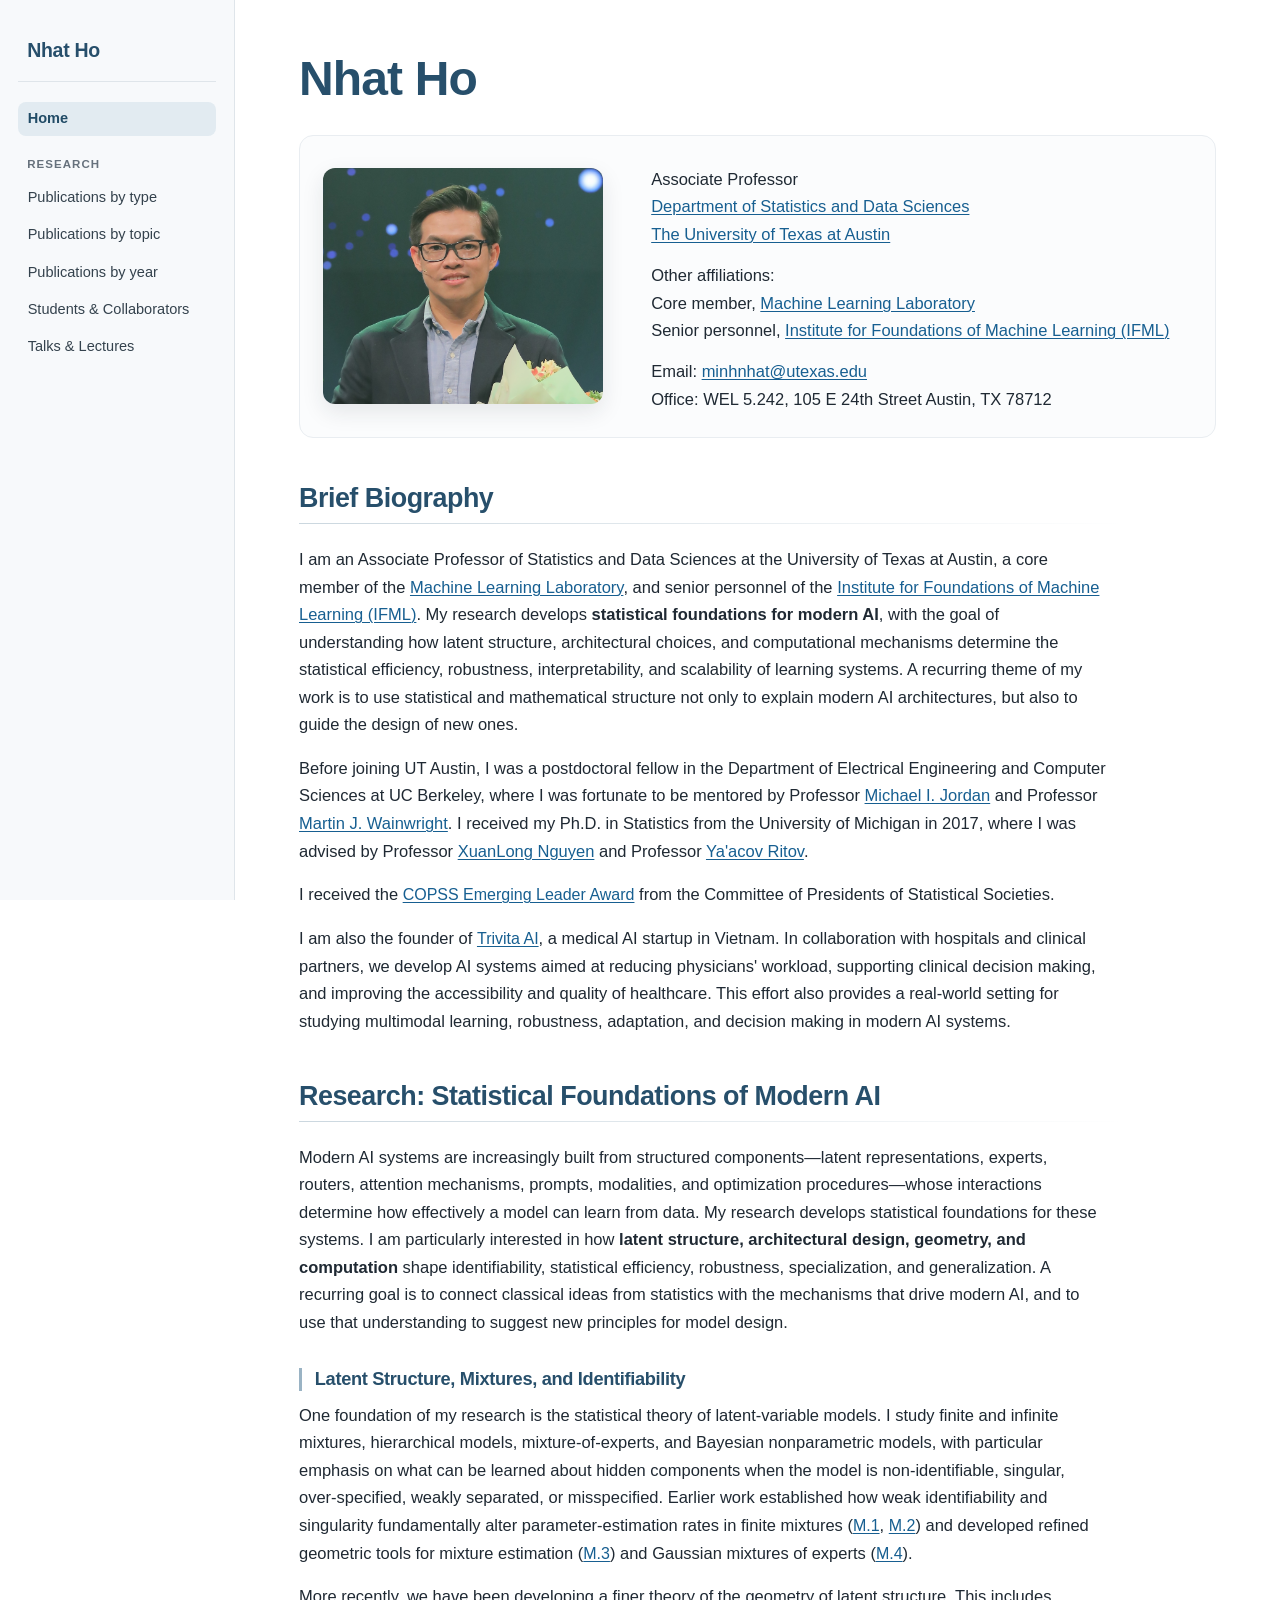
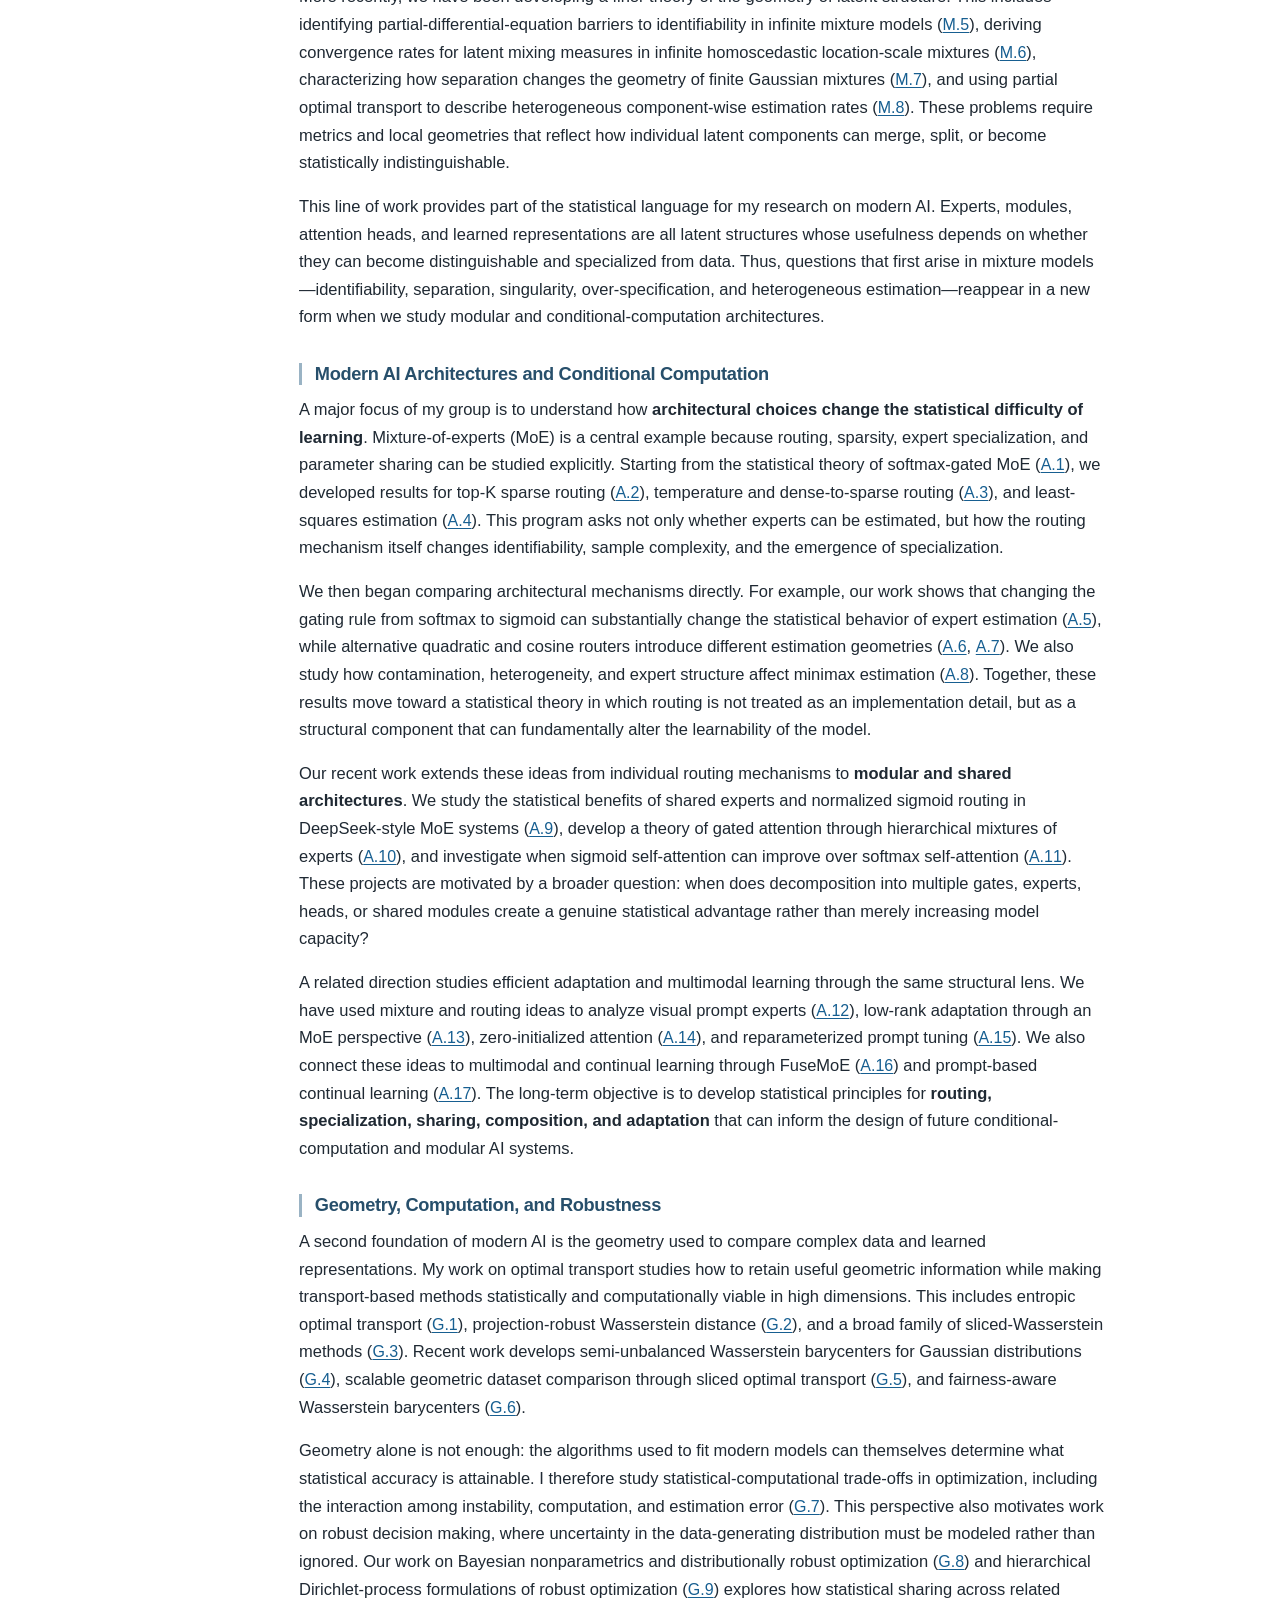
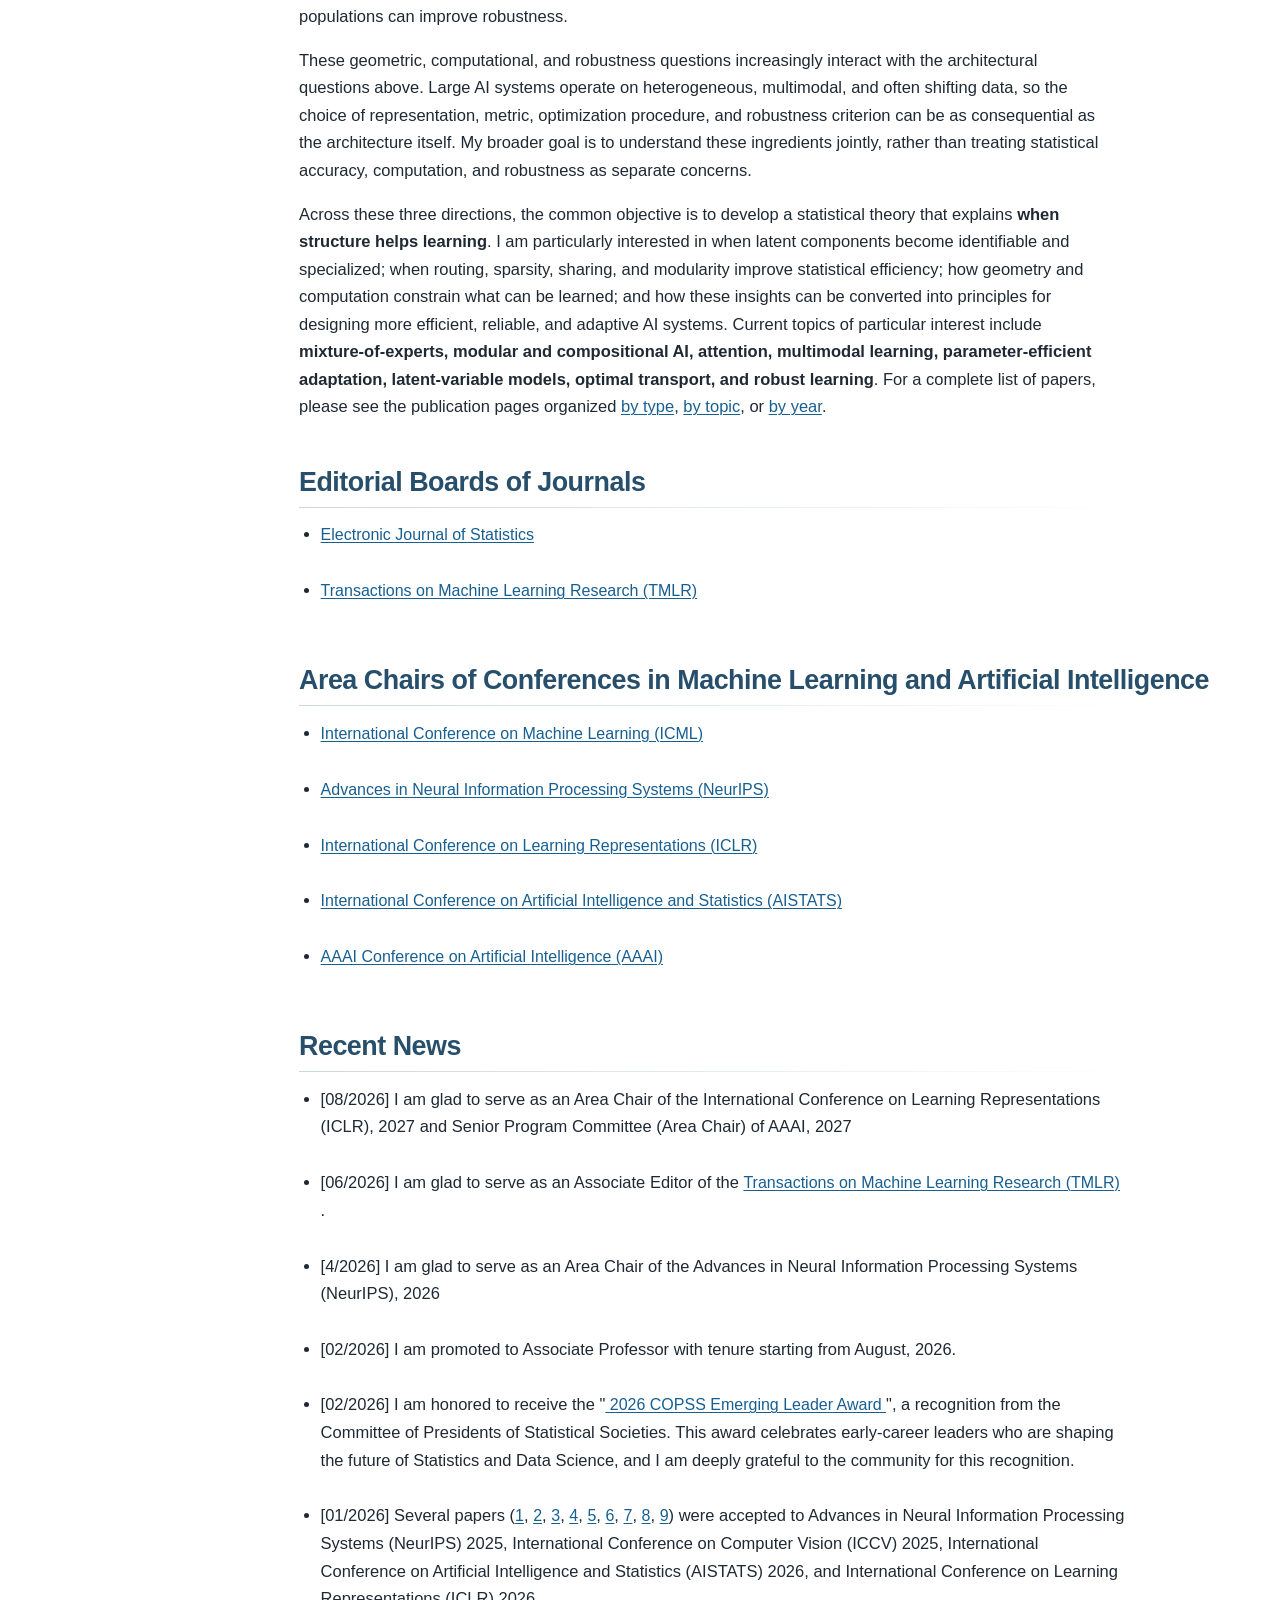
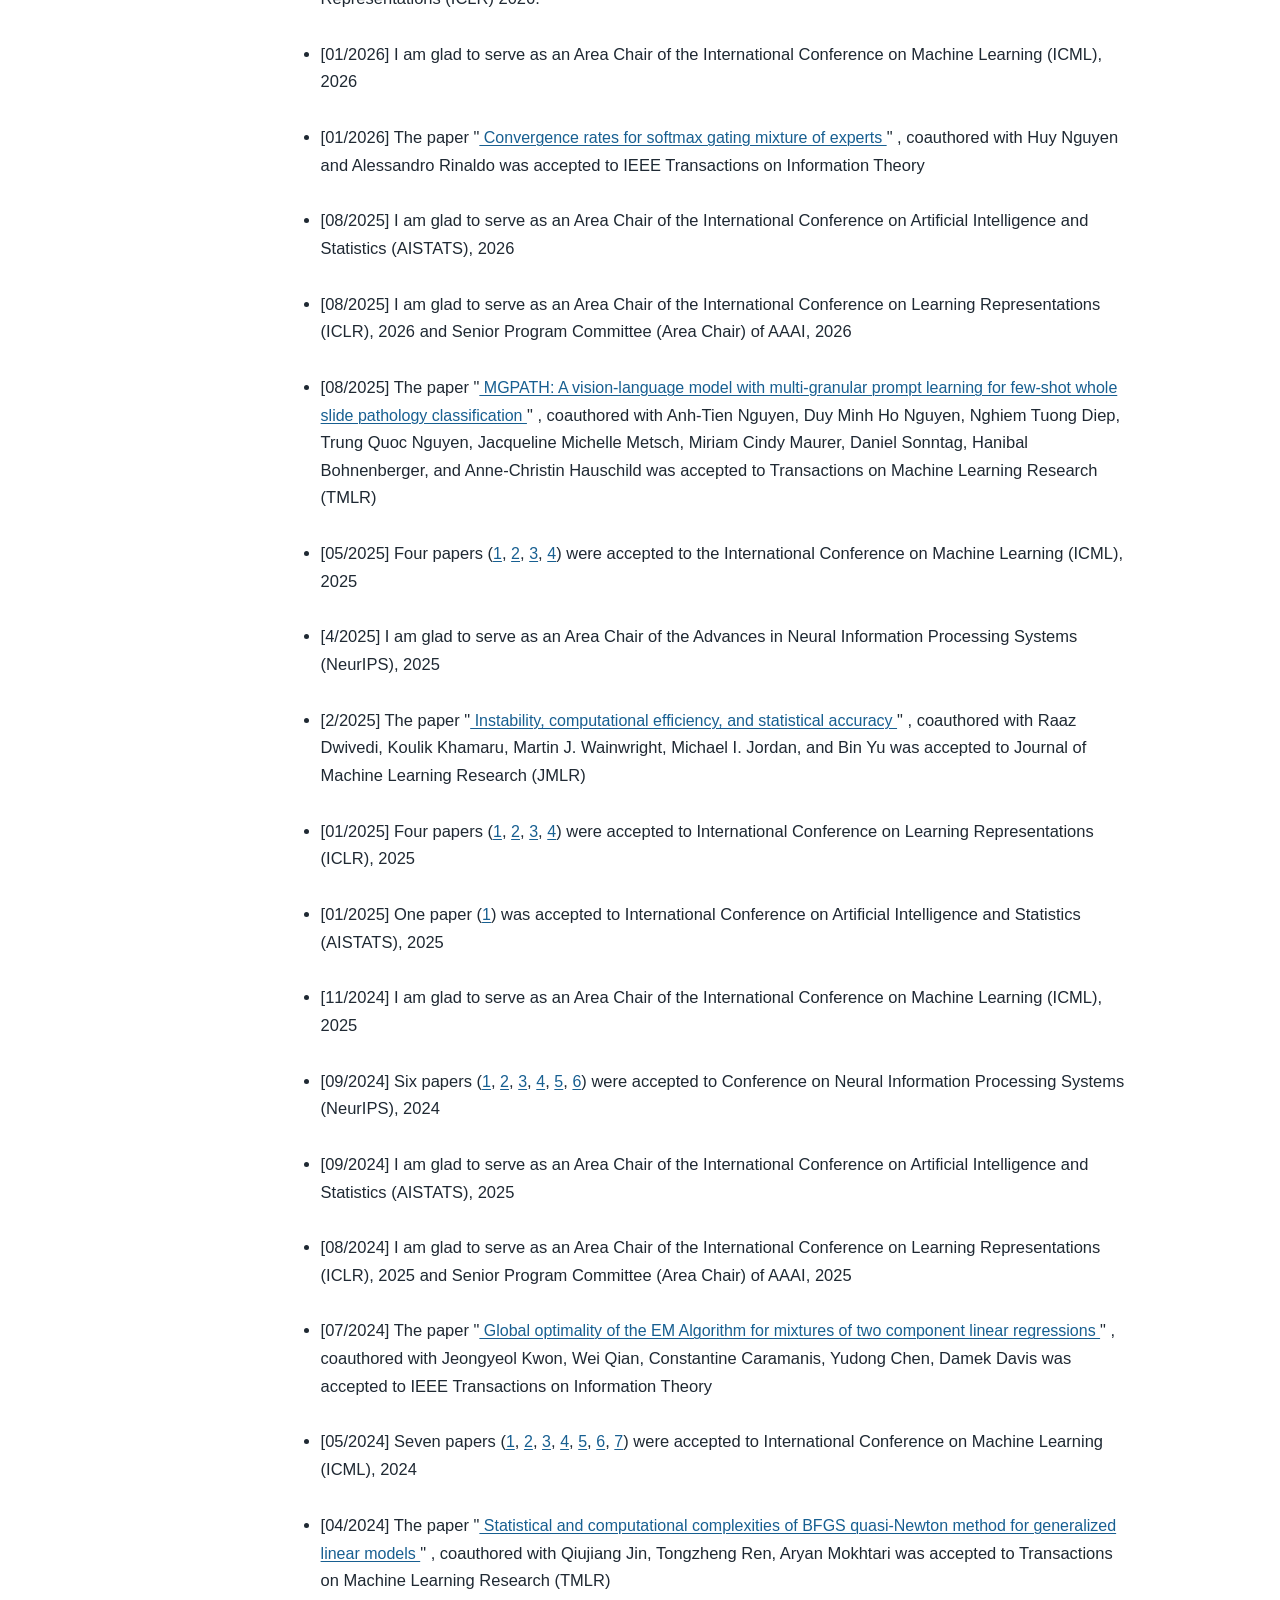
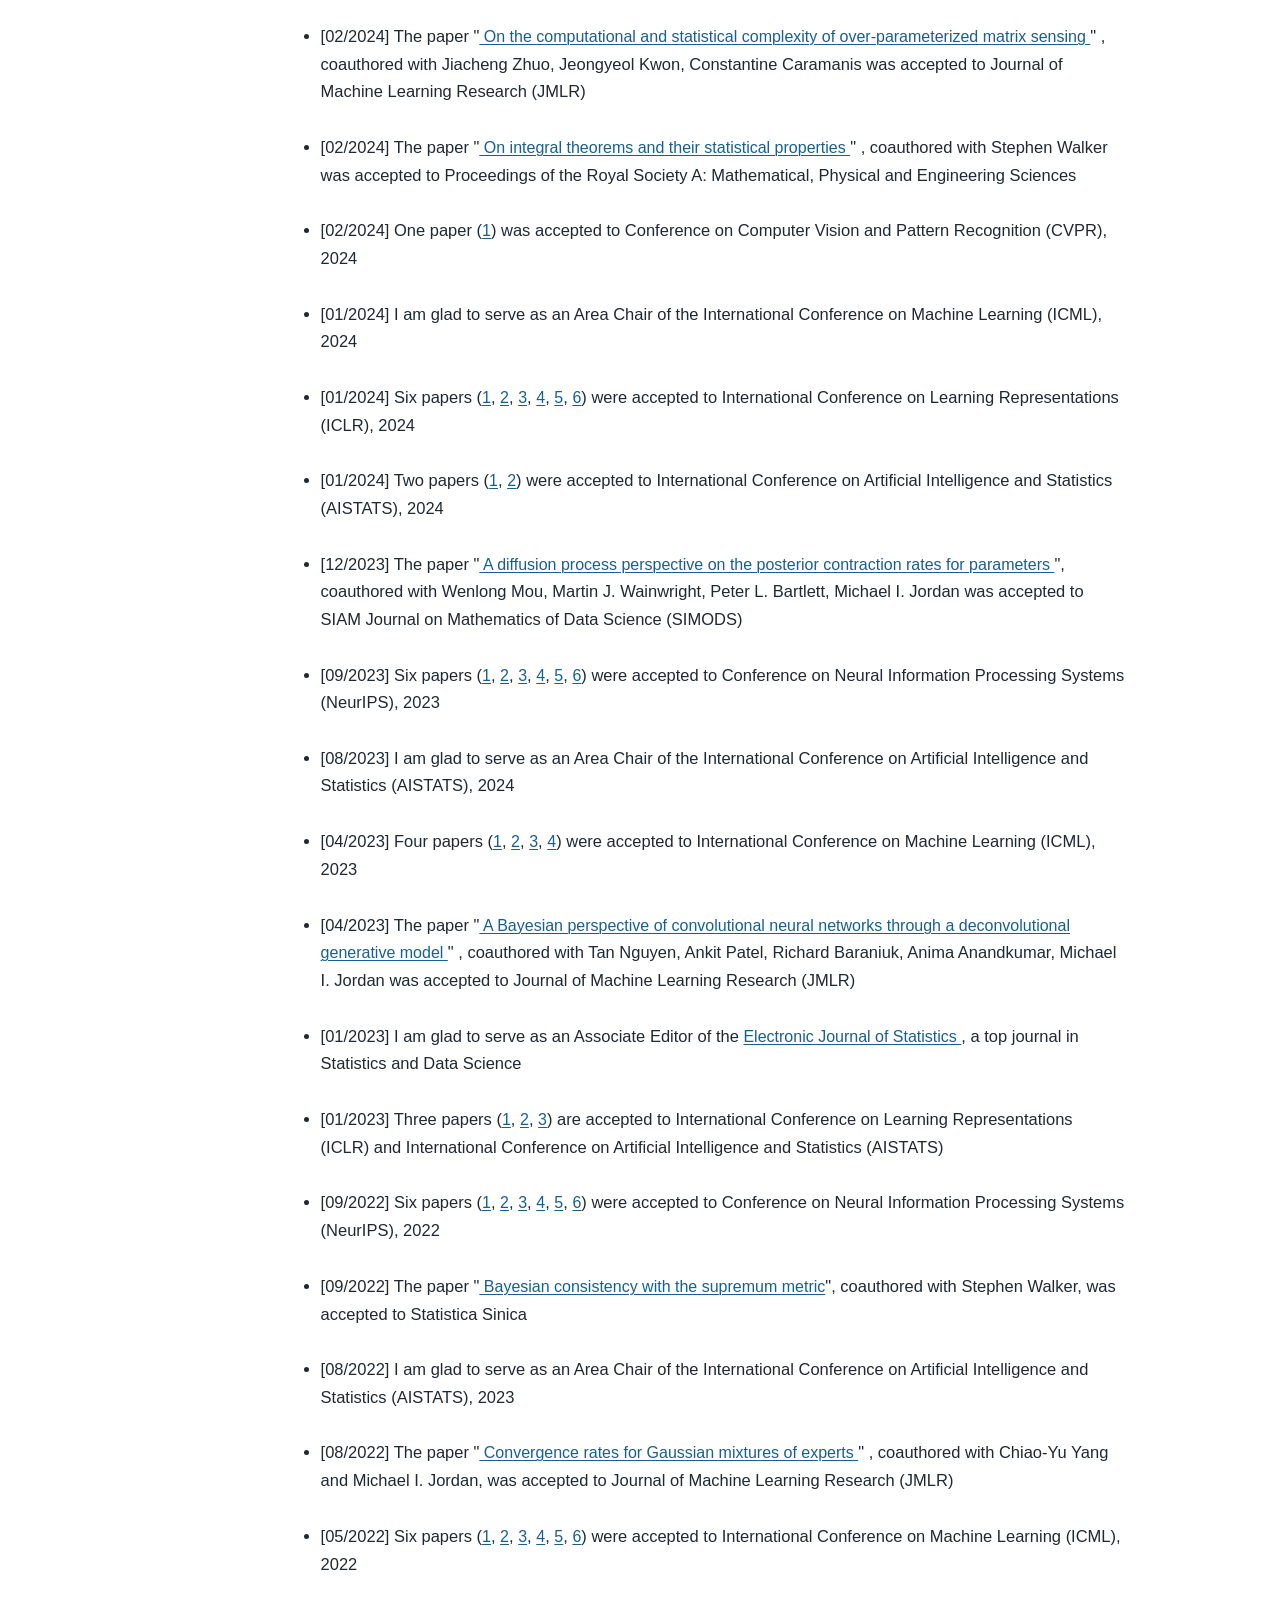
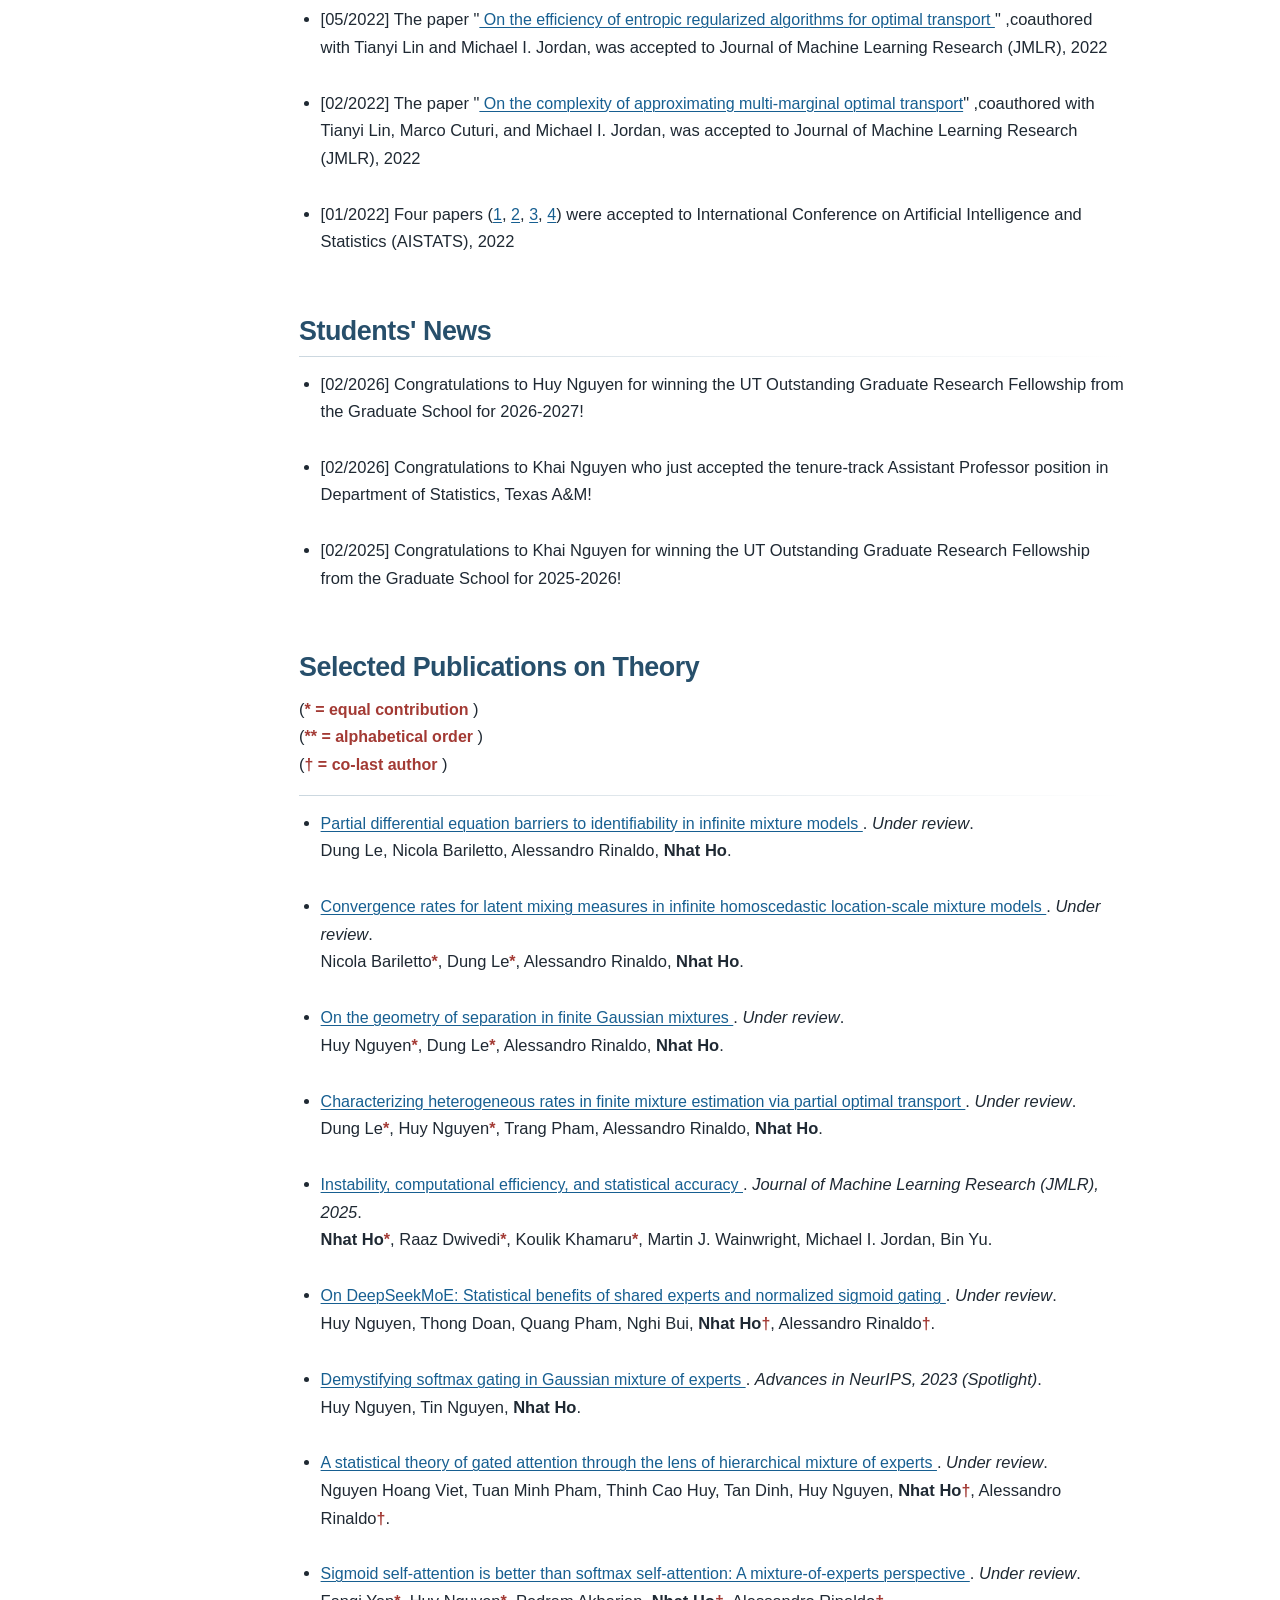
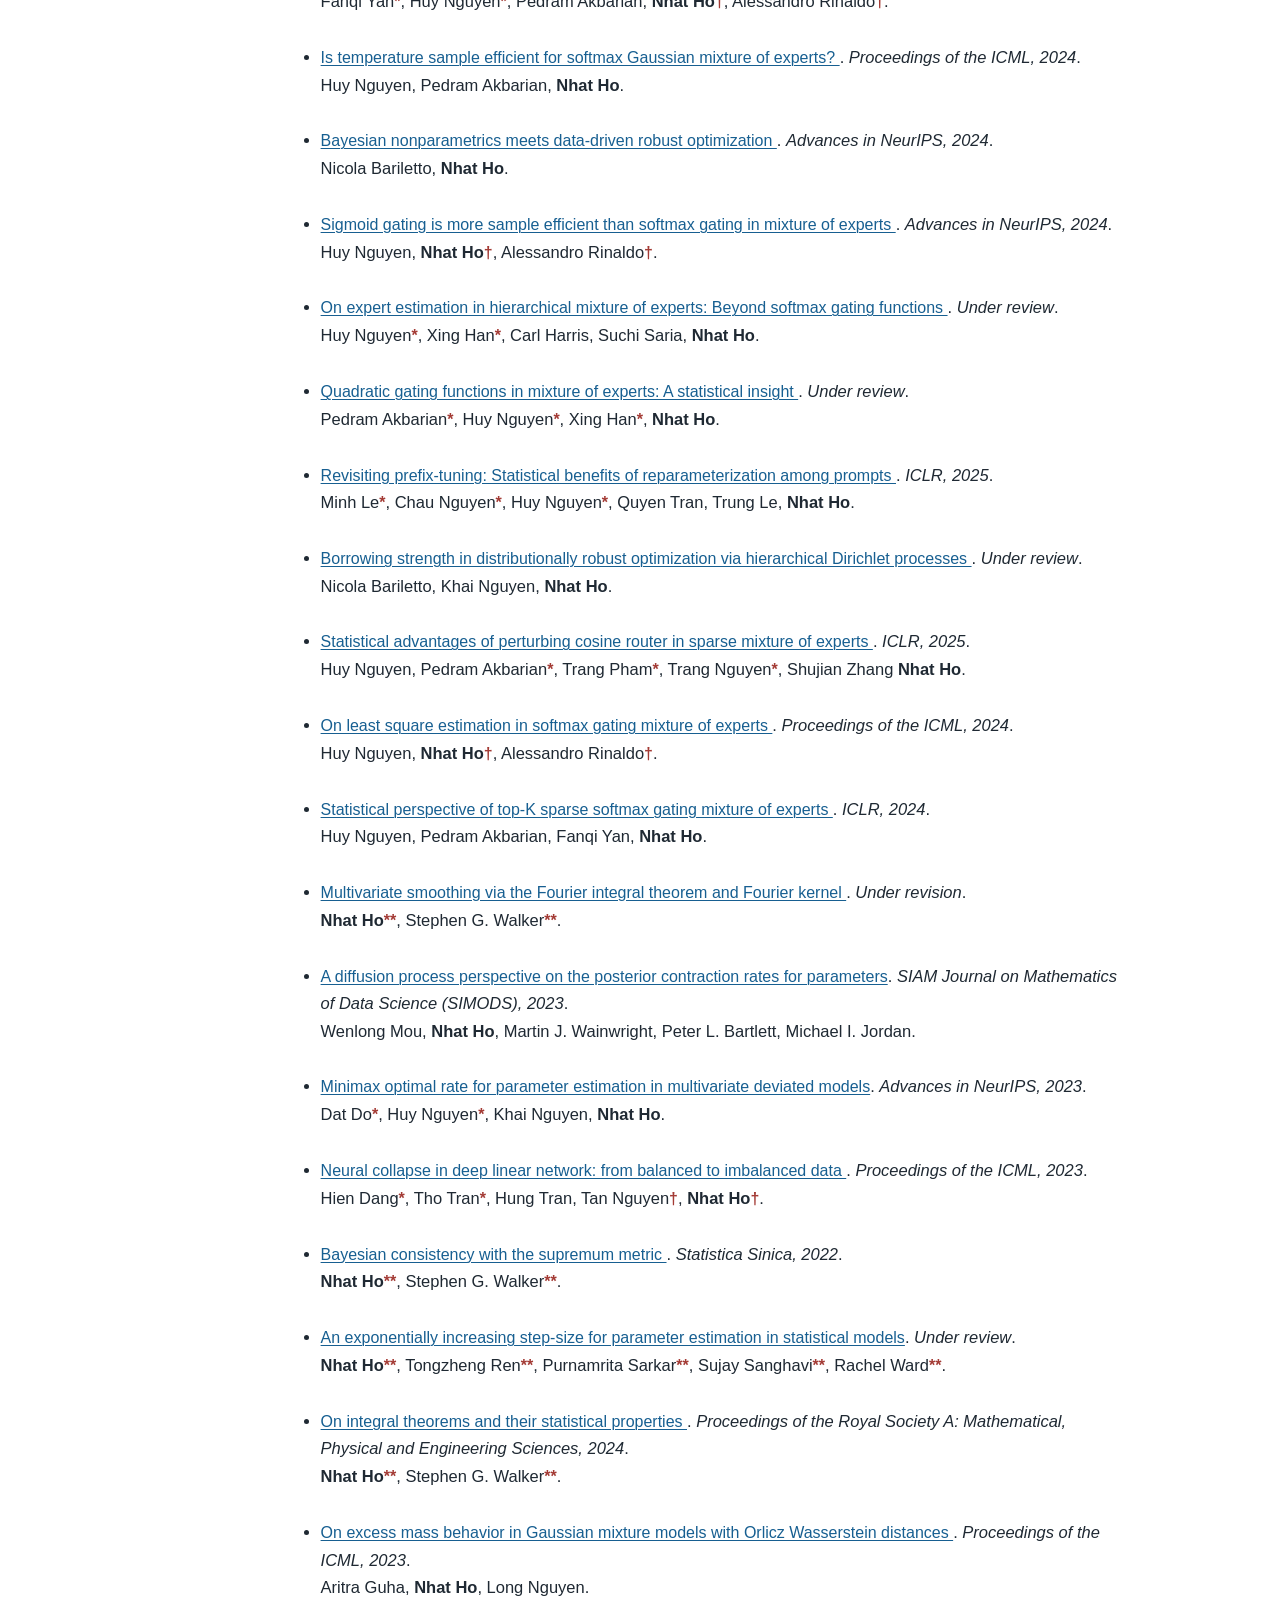
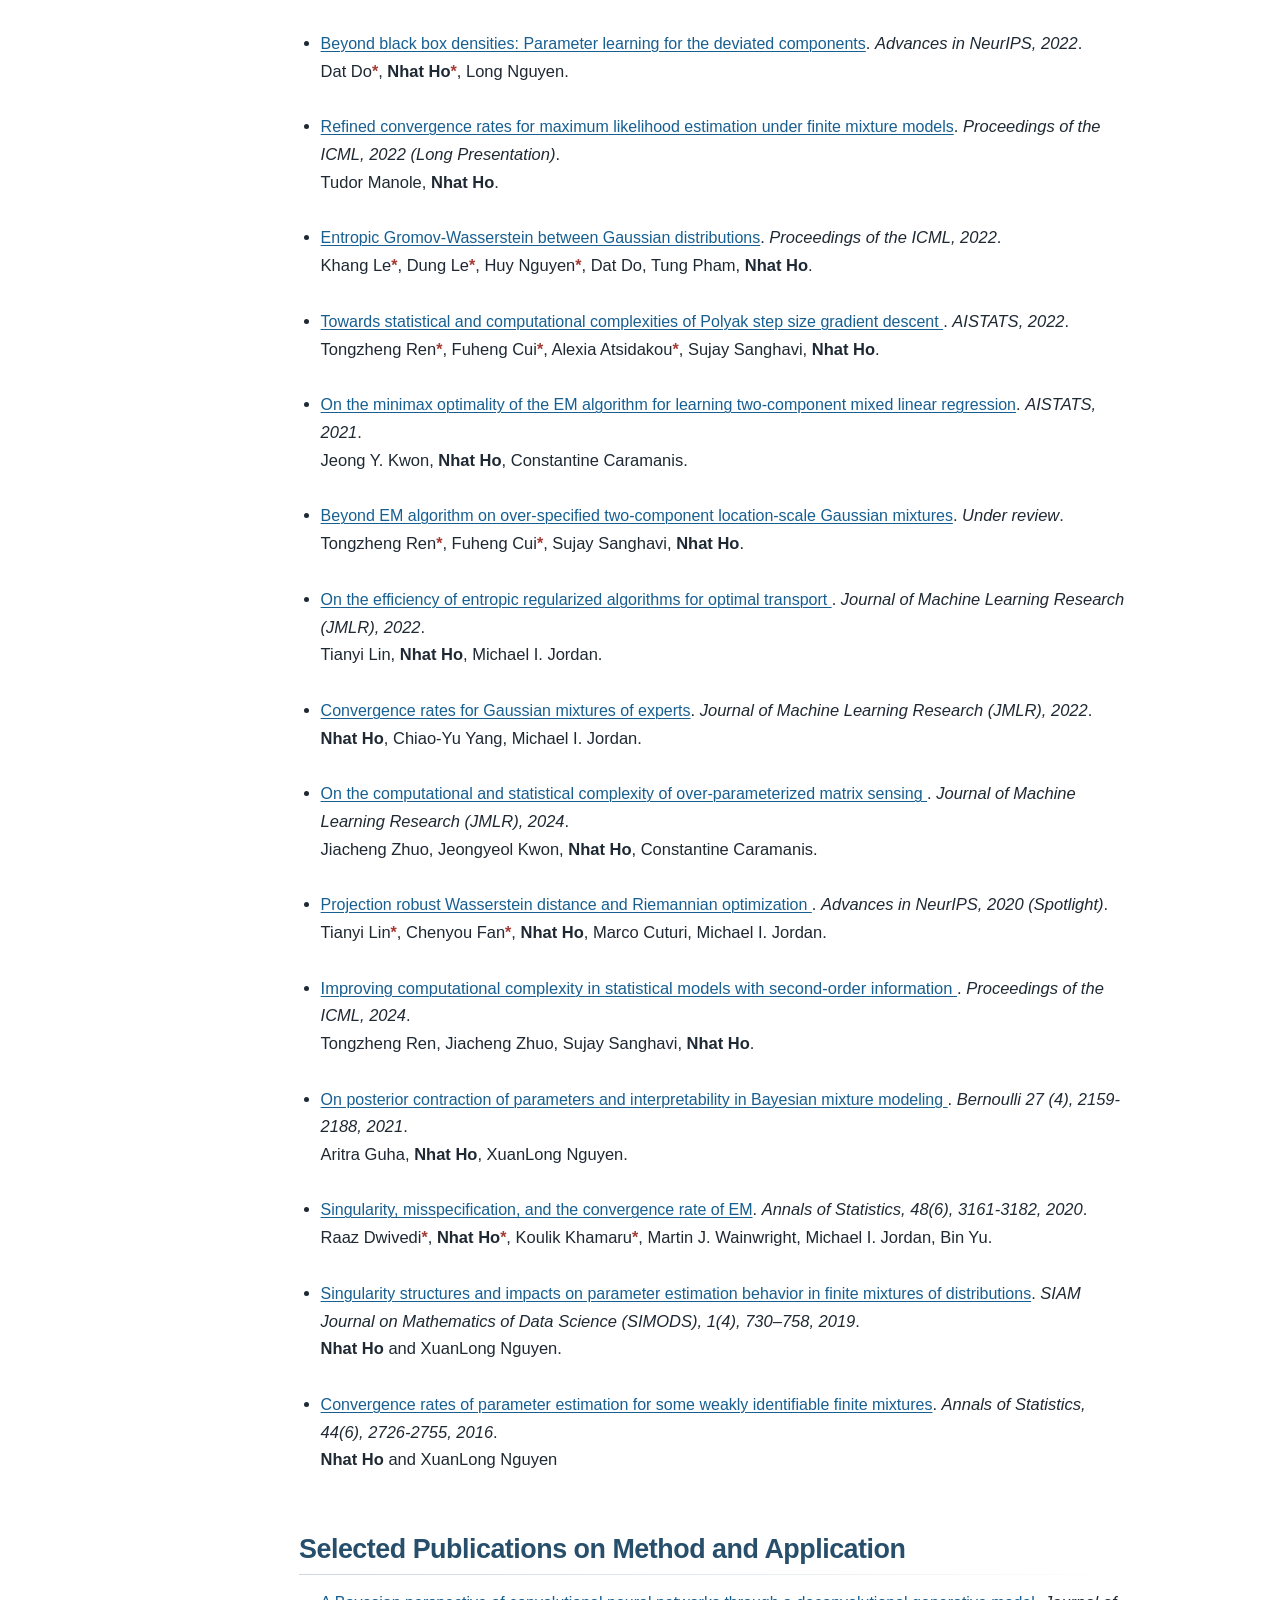
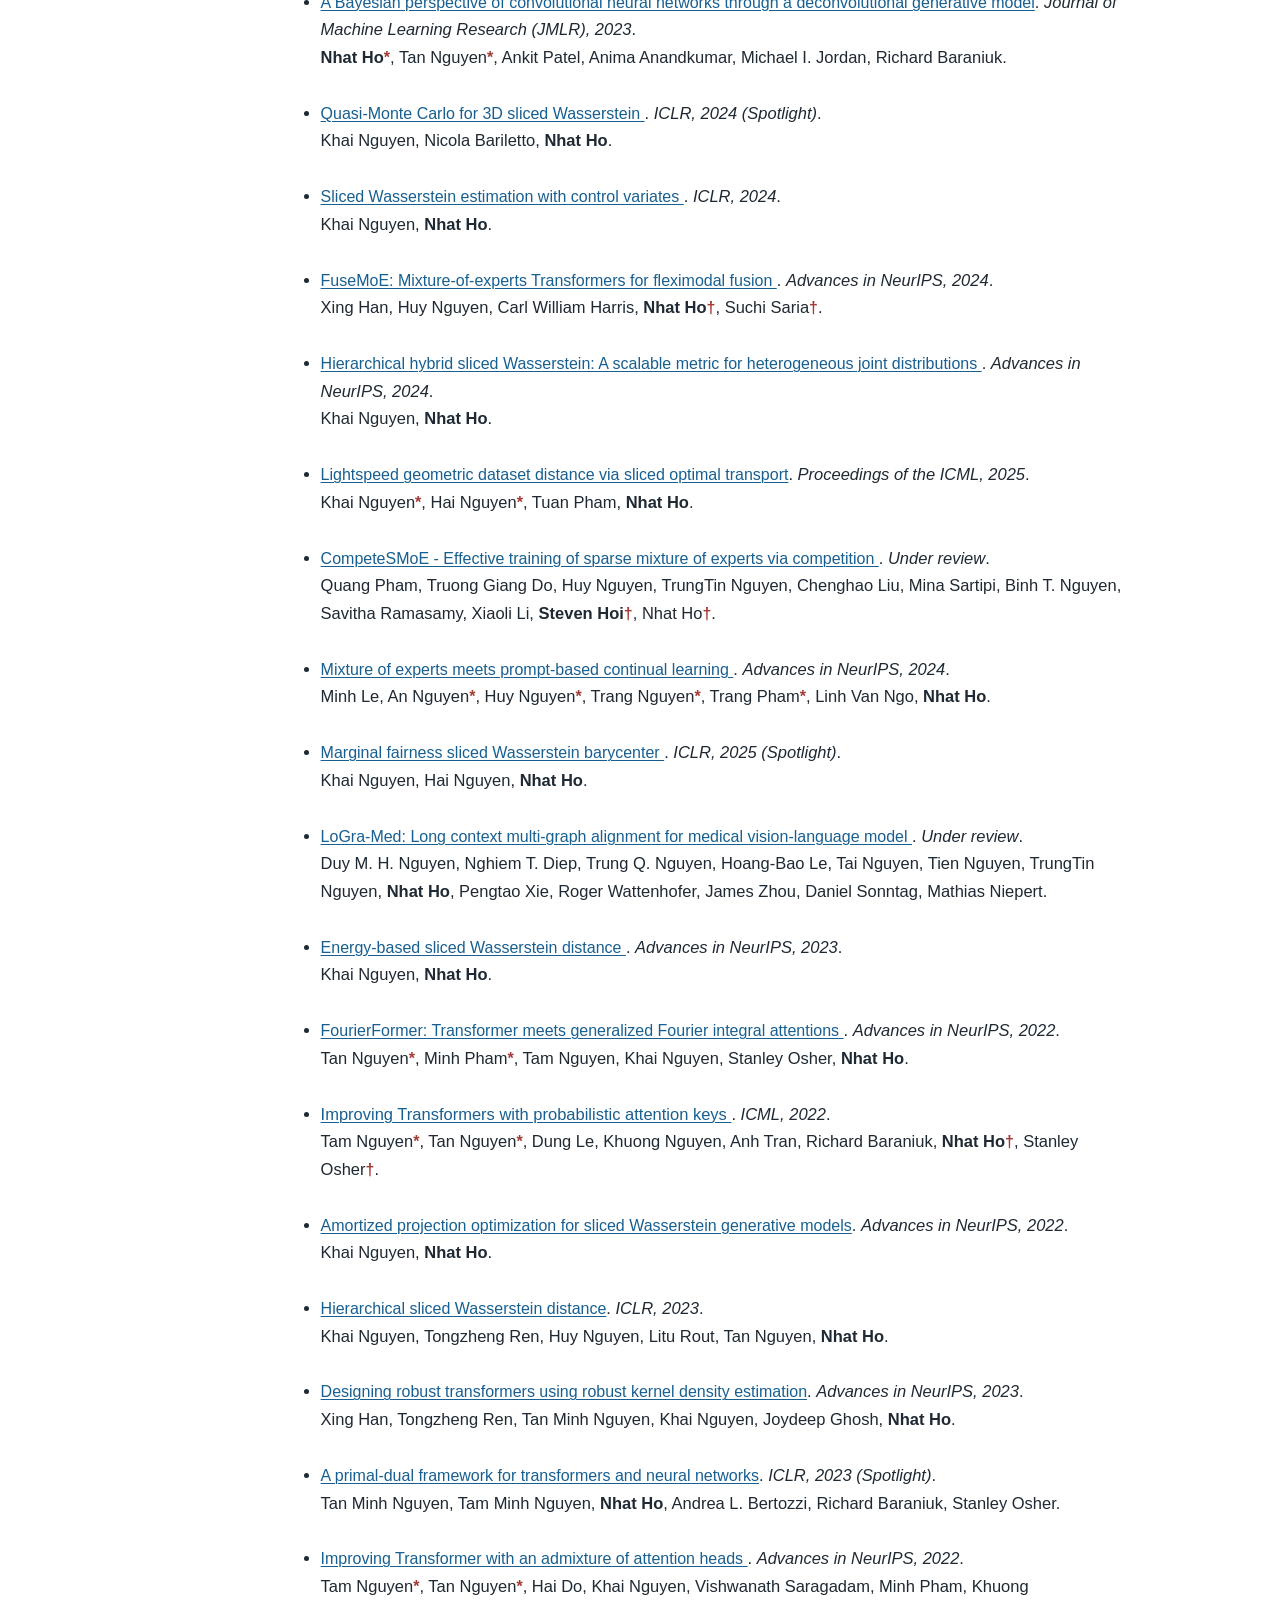
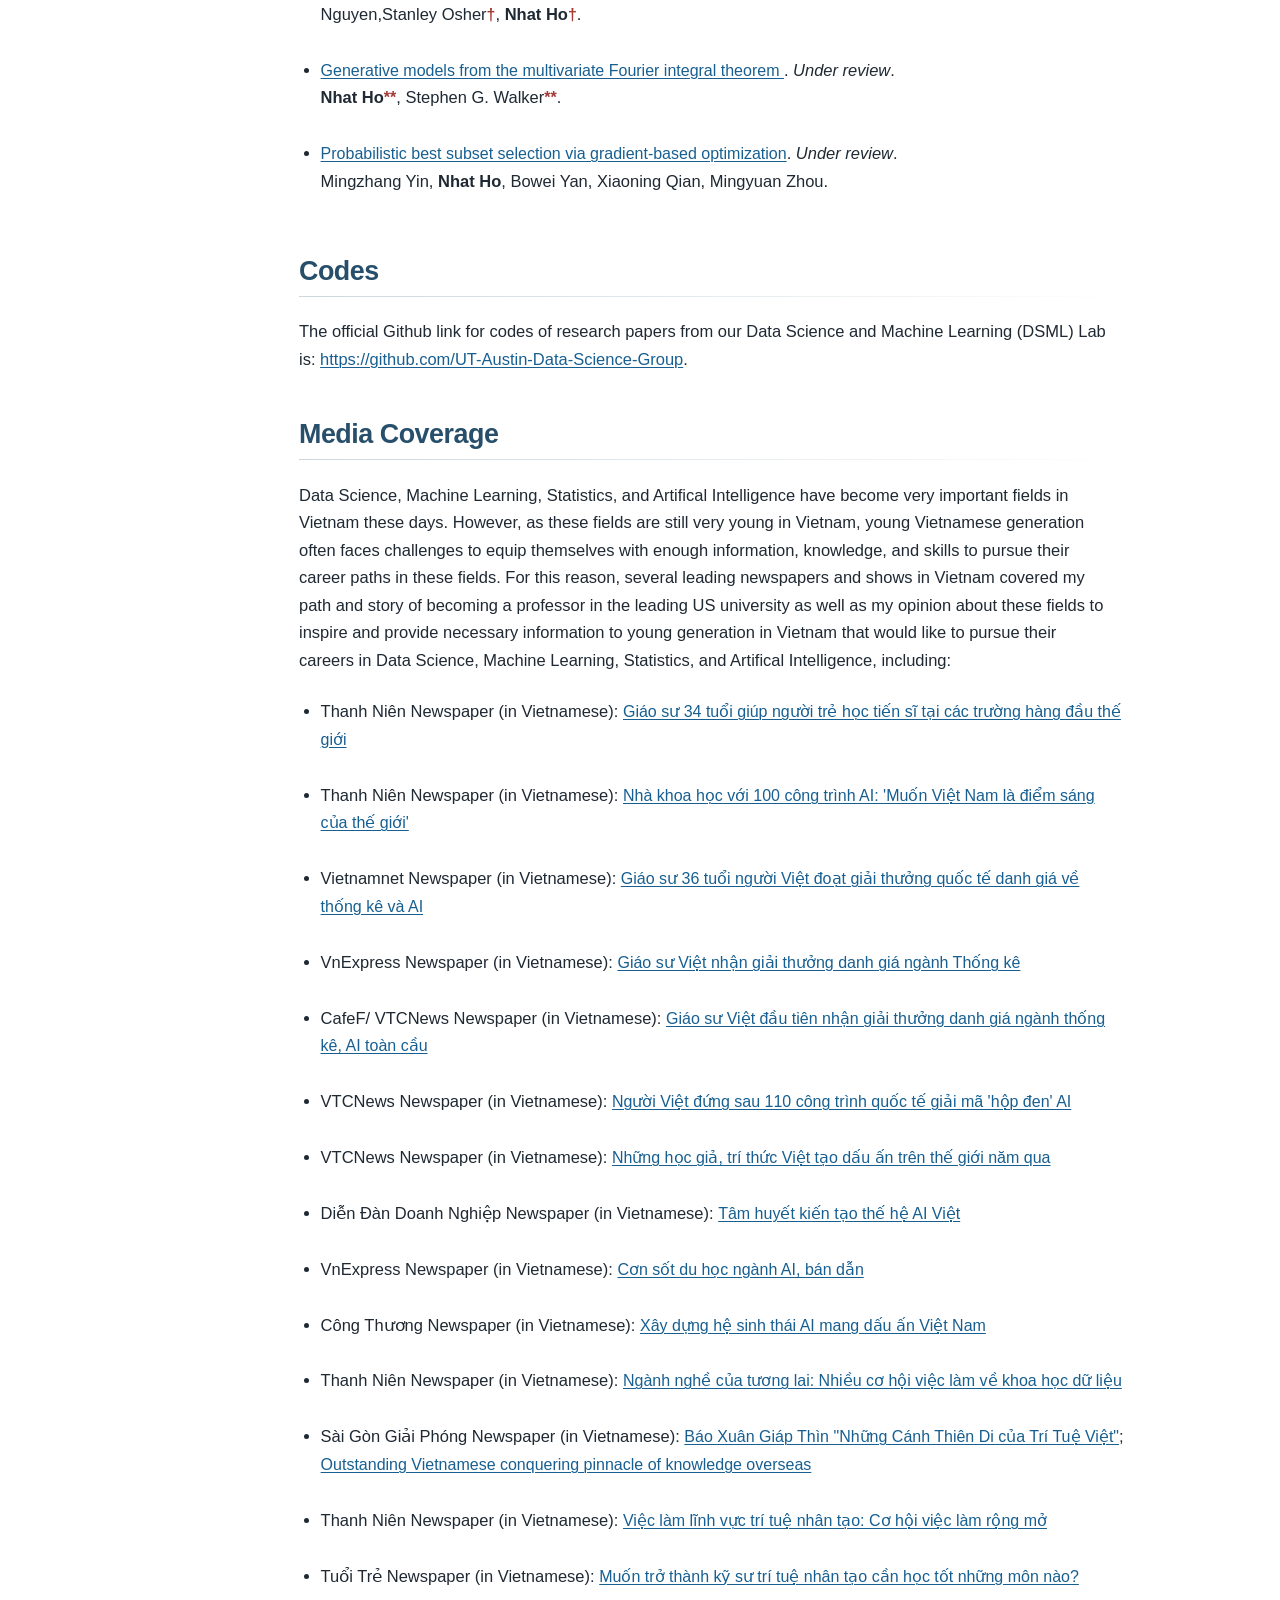
==== commit 8c8eb51d: "Initial commit" ====
--- a/index.html
+++ b/index.html
@@ -7,7 +7,7 @@
 
 <meta charset="utf-8"/><meta content="width=device-width, initial-scale=1" name="viewport"/><meta content="Nhat Ho is an Associate Professor of Statistics and Data Sciences at The University of Texas at Austin. His research develops statistical foundations for modern AI, latent-variable models, mixture-of-experts, optimal transport, and scalable learning." name="description"/><link href="jemdoc.css" rel="stylesheet"/><title>Nhat Ho | Statistical Foundations of Modern AI</title></head>
 <body>
-<div id="site-shell"><aside id="layout-menu"><div class="site-name"><a href="index.html">Nhat Ho</a></div><nav aria-label="Primary navigation" class="primary-nav"><div class="menu-item"><a aria-current="page" class="current" href="index.html">Home</a></div><div class="menu-label">Research</div><div class="menu-item"><a href="publications_type.html">Publications by type</a></div><div class="menu-item"><a href="publications_topics.html">Publications by topic</a></div><div class="menu-item"><a href="publications_year.html">Publications by year</a></div><div class="menu-item"><a href="collaborators.html">Students &amp; Collaborators</a></div><div class="menu-item"><a href="workshops.html">Talks &amp; Lectures</a></div><div class="menu-item"><a href="teaching.html">Teaching</a></div></nav></aside><main id="layout-content">
+<div id="site-shell"><aside id="layout-menu"><div class="site-name"><a href="index.html">Nhat Ho</a></div><nav aria-label="Primary navigation" class="primary-nav"><div class="menu-item"><a aria-current="page" class="current" href="index.html">Home</a></div><div class="menu-label">Research</div><div class="menu-item"><a href="publications_type.html">Publications by type</a></div><div class="menu-item"><a href="publications_topics.html">Publications by topic</a></div><div class="menu-item"><a href="publications_year.html">Publications by year</a></div><div class="menu-item"><a href="collaborators.html">Students &amp; Collaborators</a></div><div class="menu-item"><a href="workshops.html">Talks &amp; Lectures</a></div></nav></aside><main id="layout-content">
 <h1>Nhat Ho</h1>
 <section aria-label="Profile" class="profile-card"><div class="profile-photo"><img alt="Nhat Ho" loading="eager" src="Nhat_Ho_Profile.jpg"/></div><div class="profile-details"><p>Associate Professor <br/>
 <a href="https://stat.utexas.edu/">Department of Statistics and Data Sciences</a> <br>
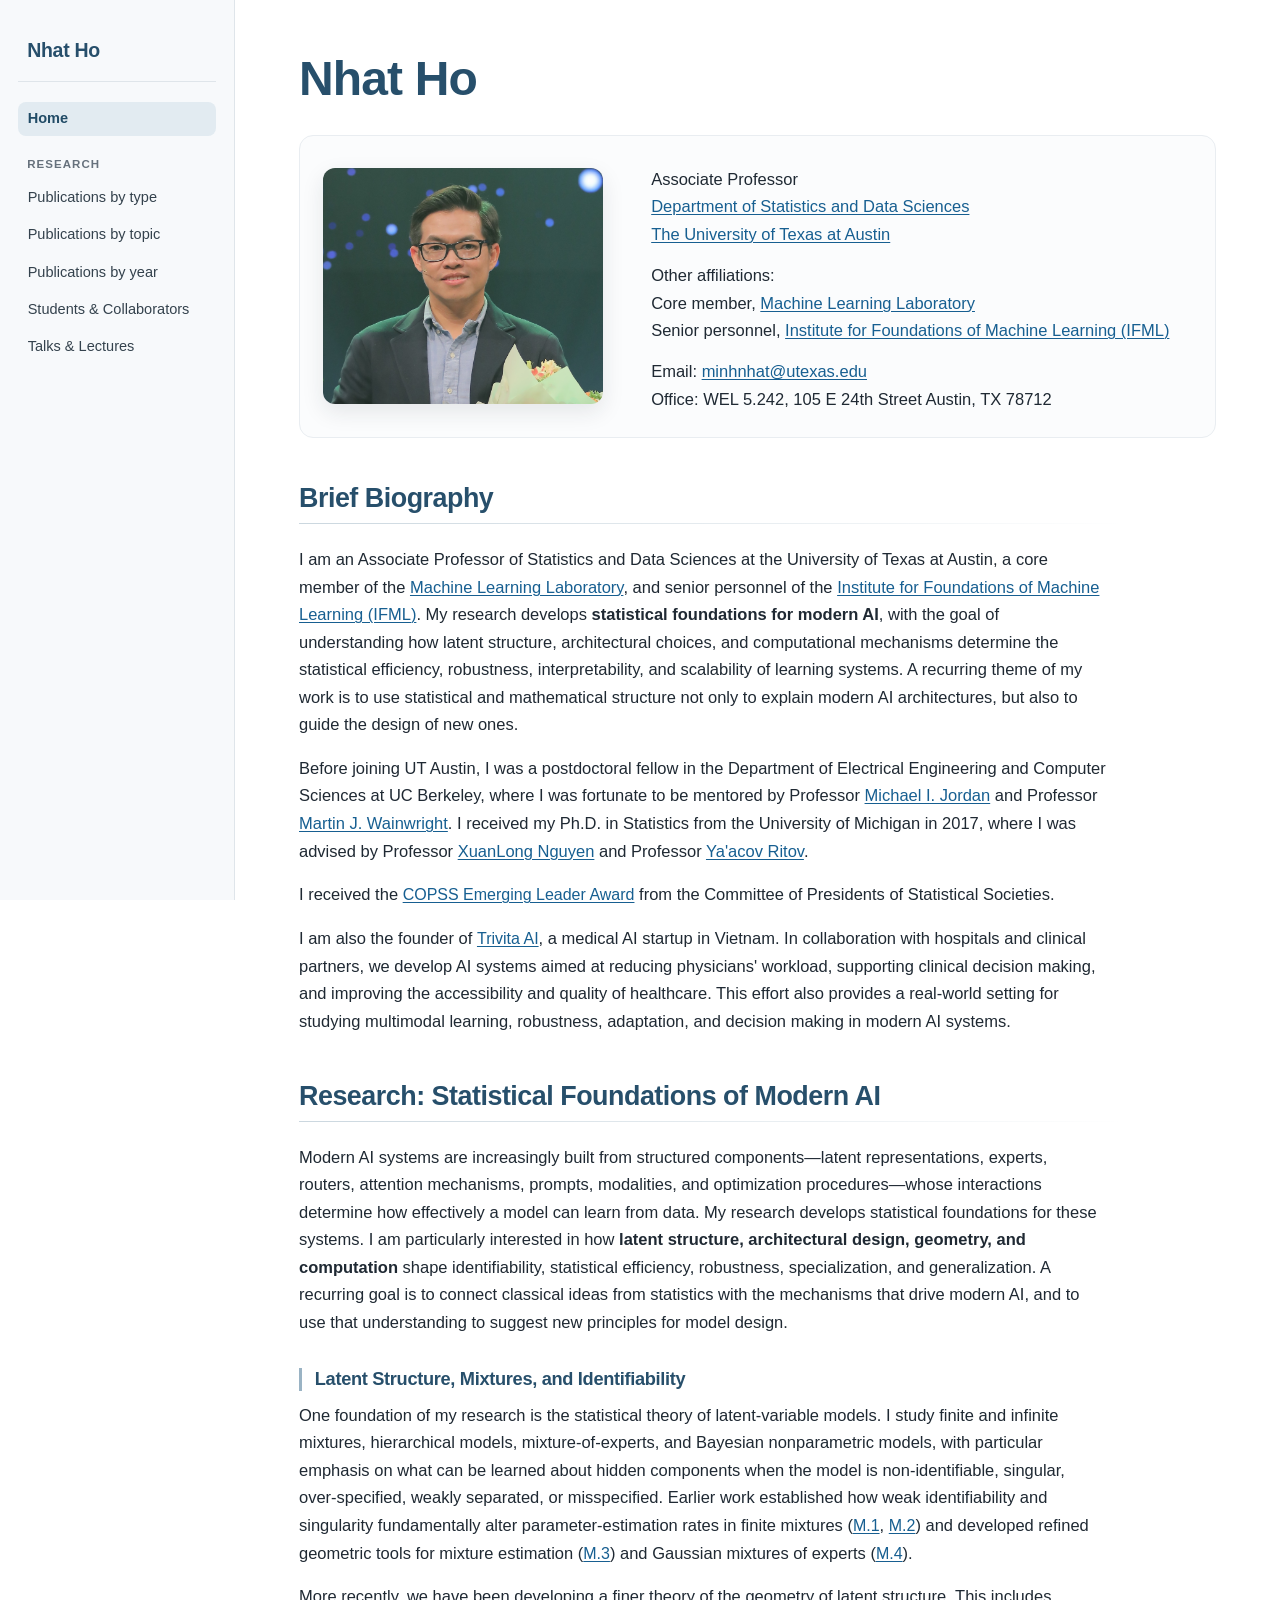
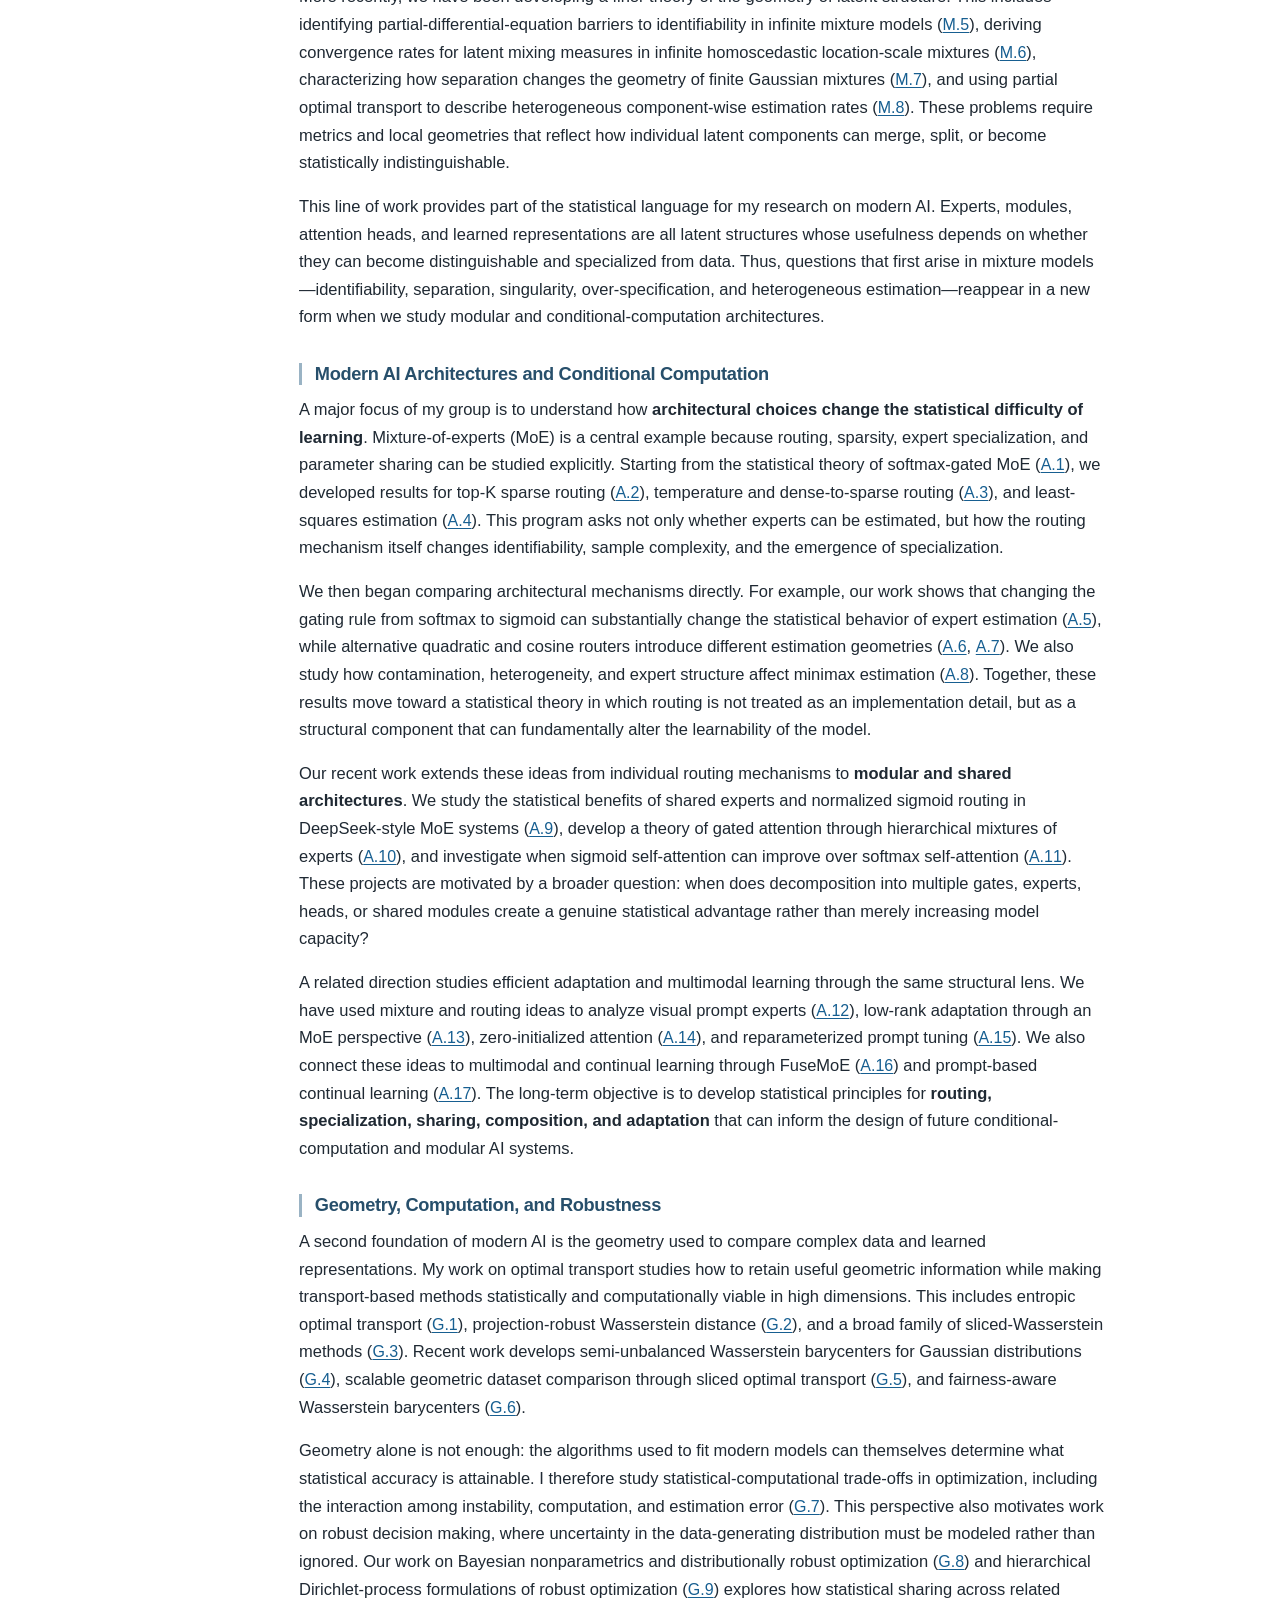
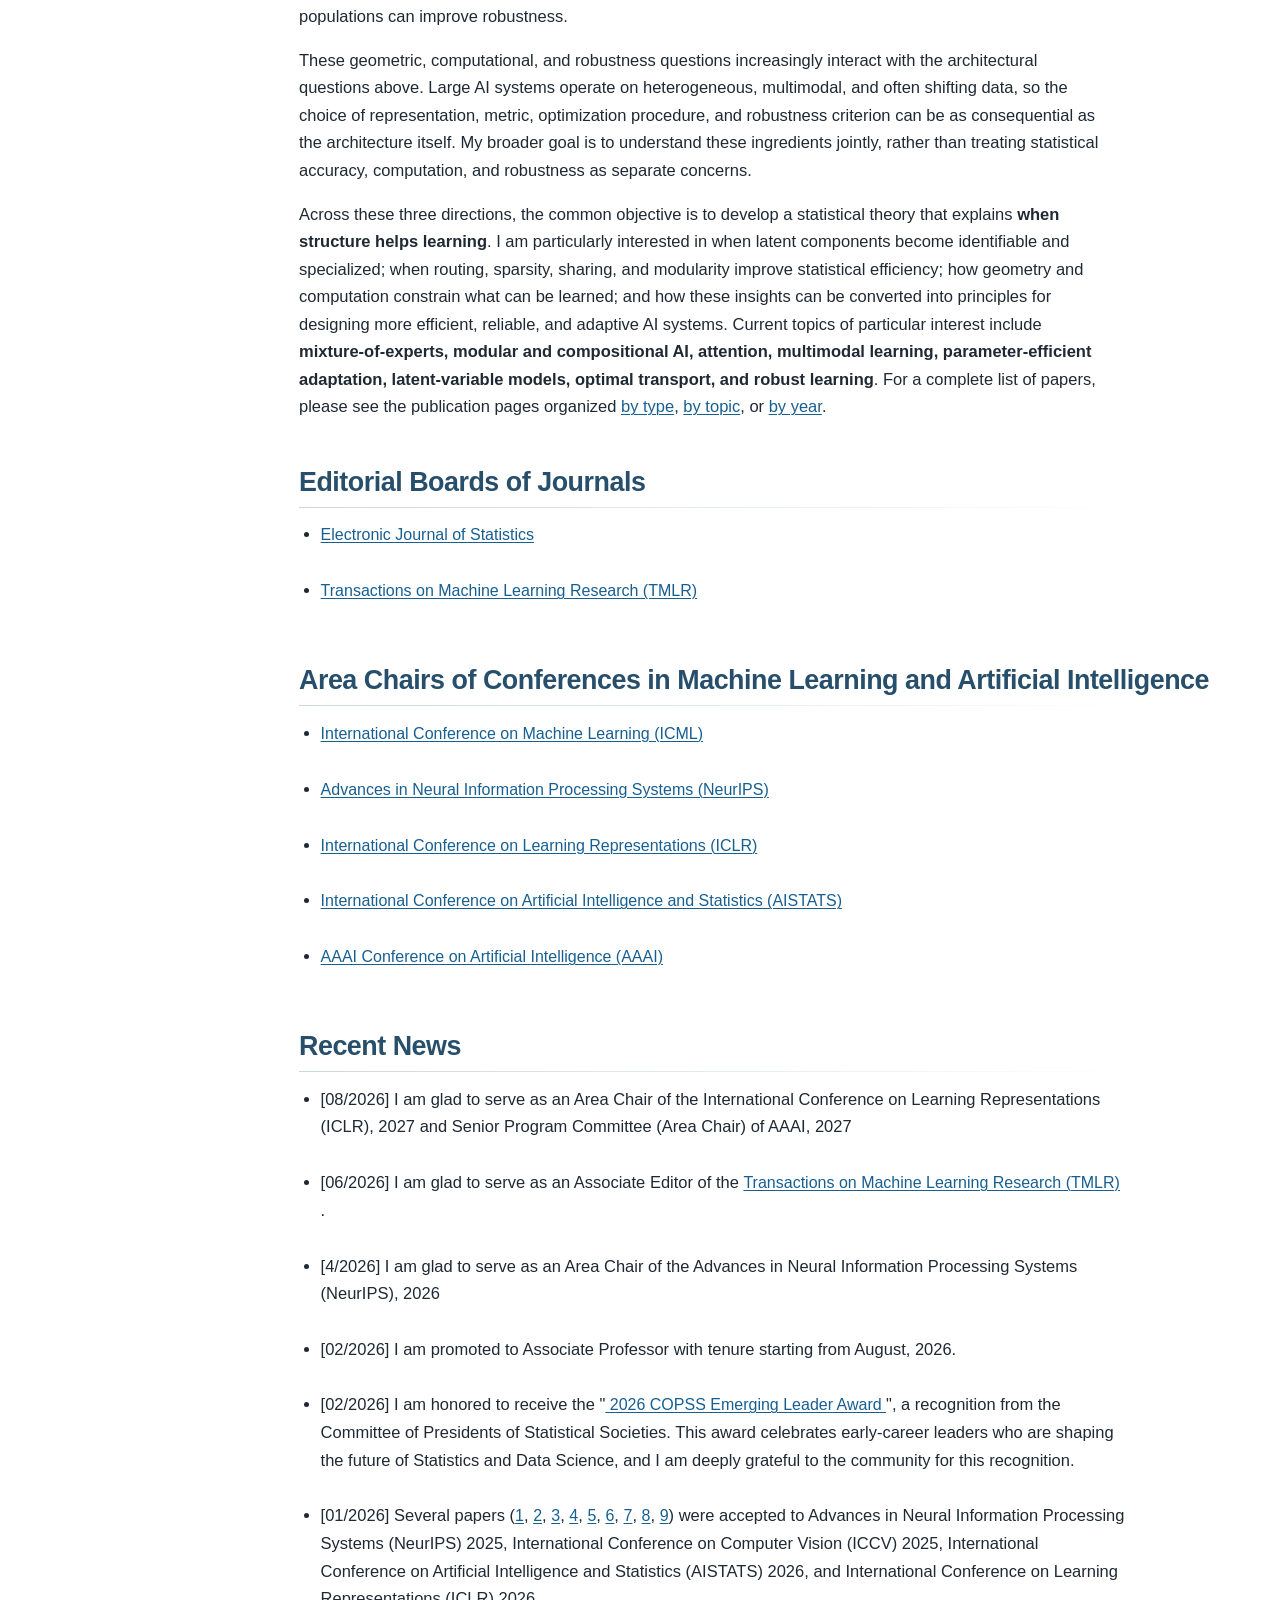
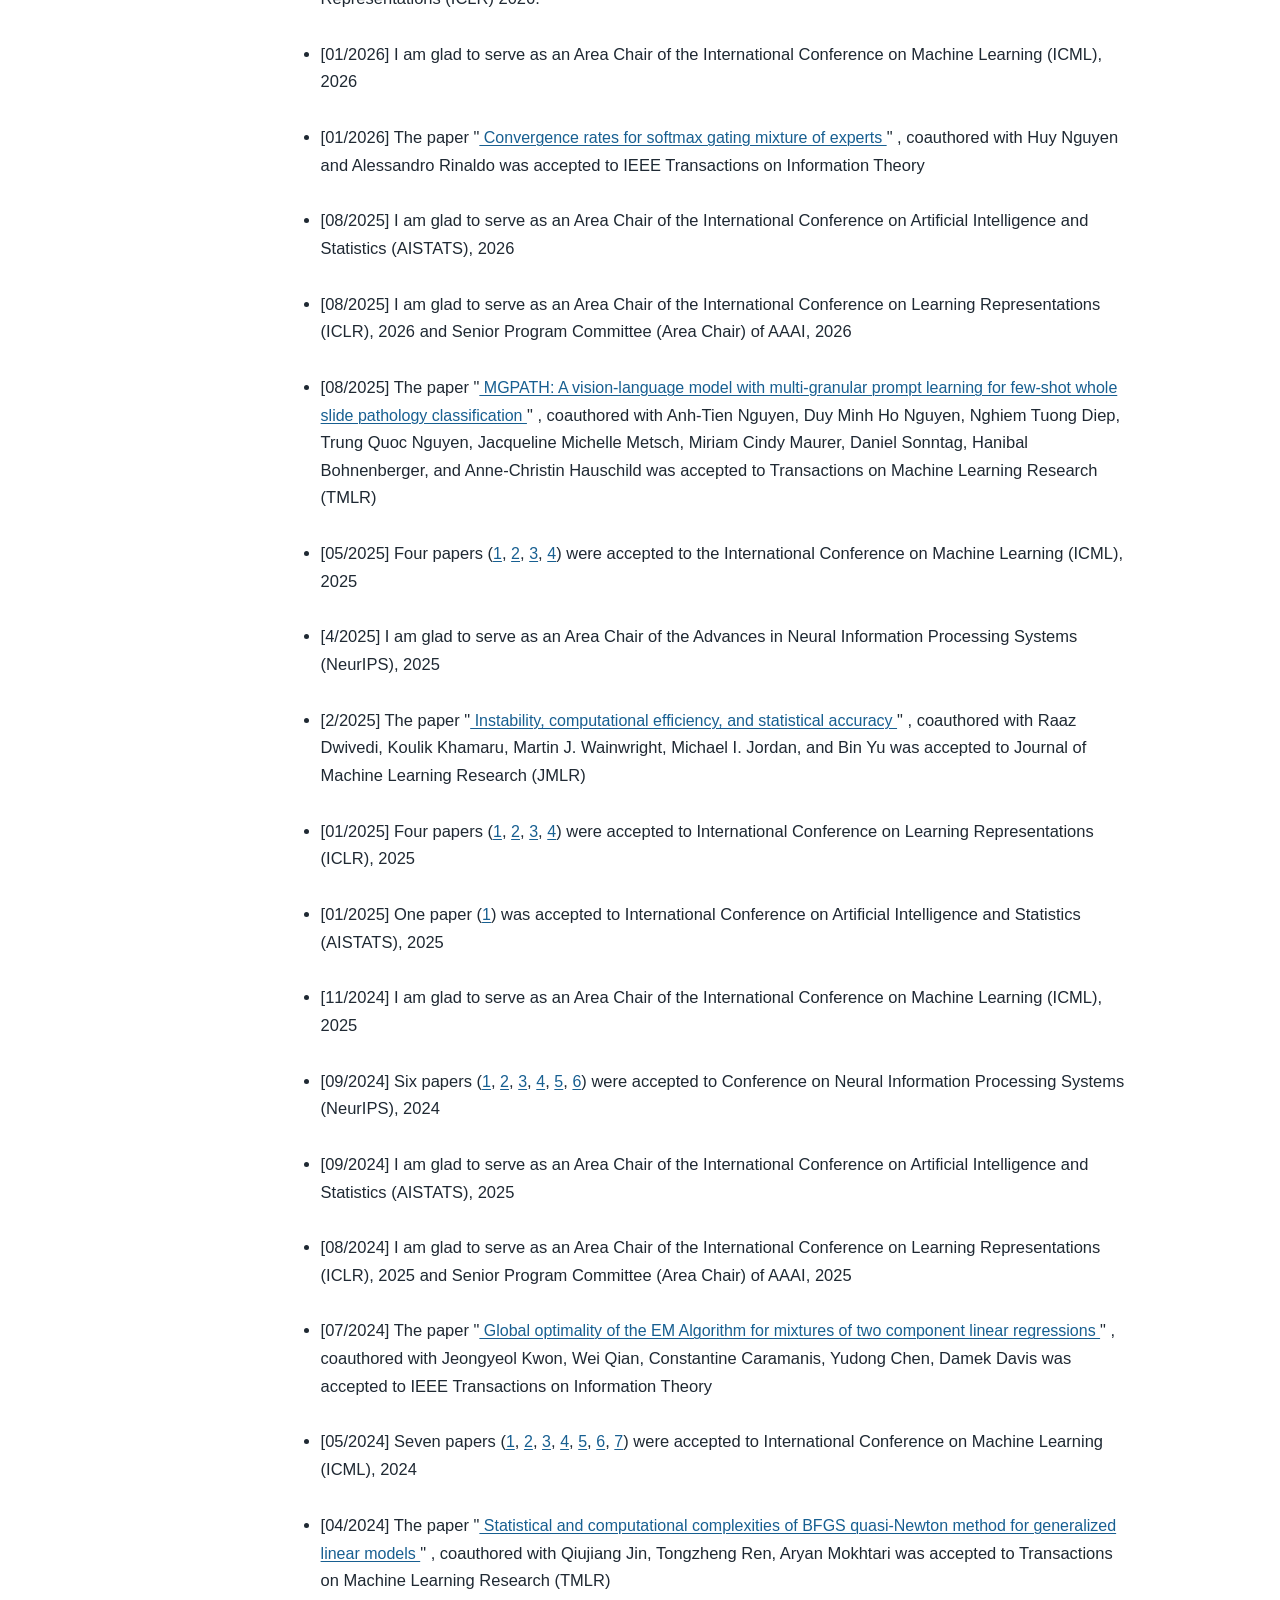
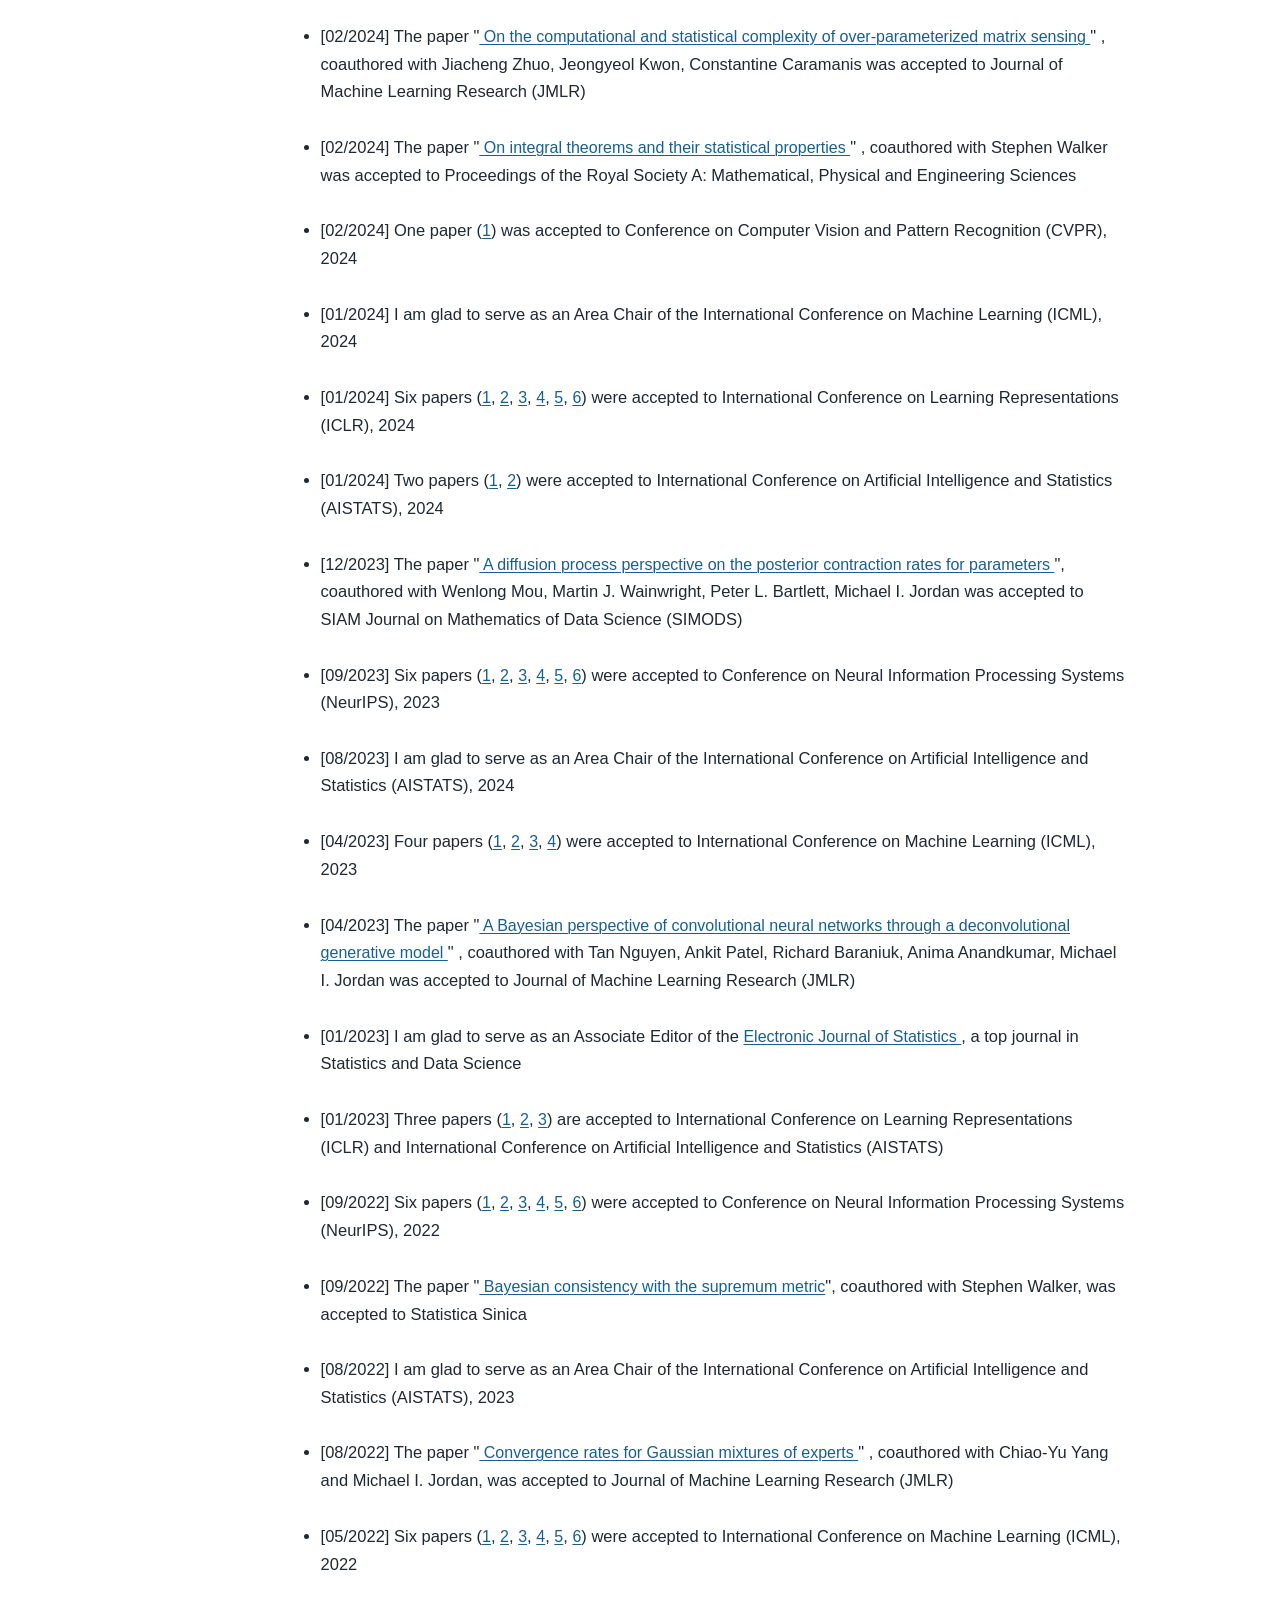
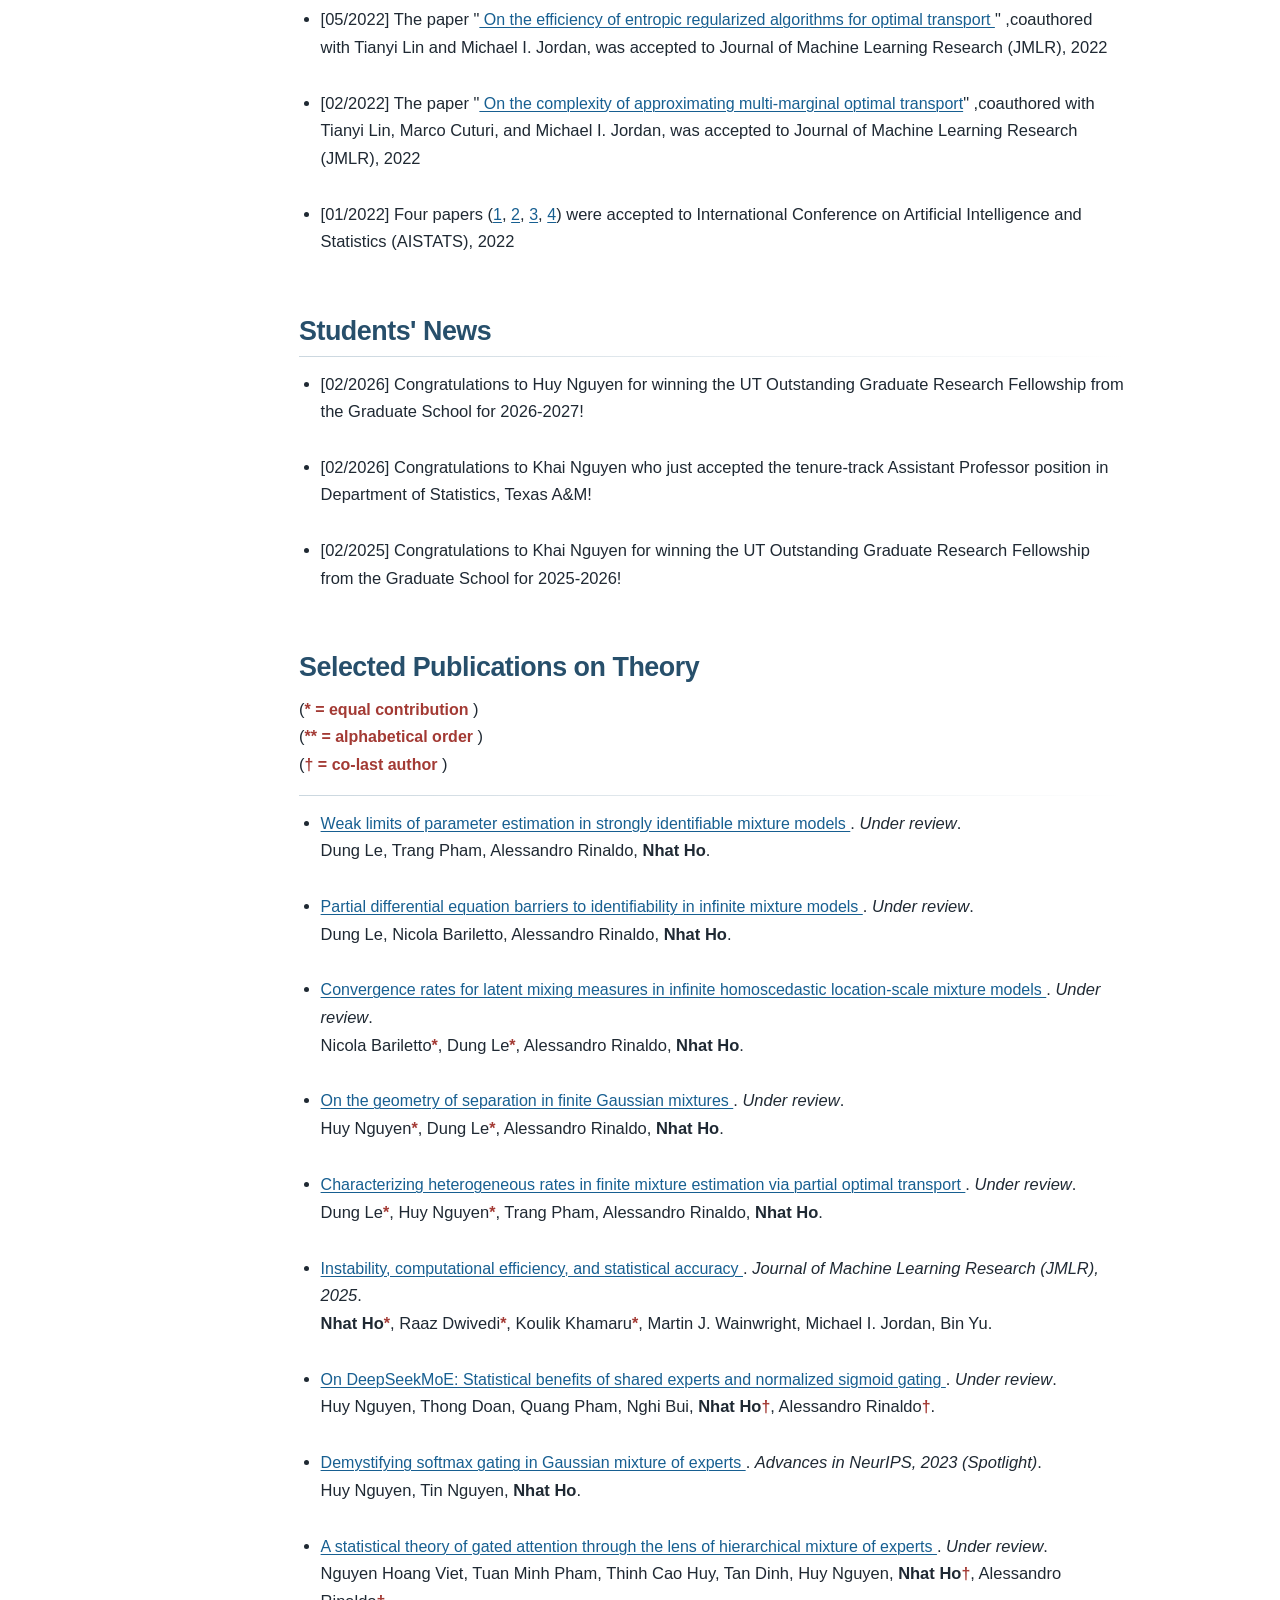
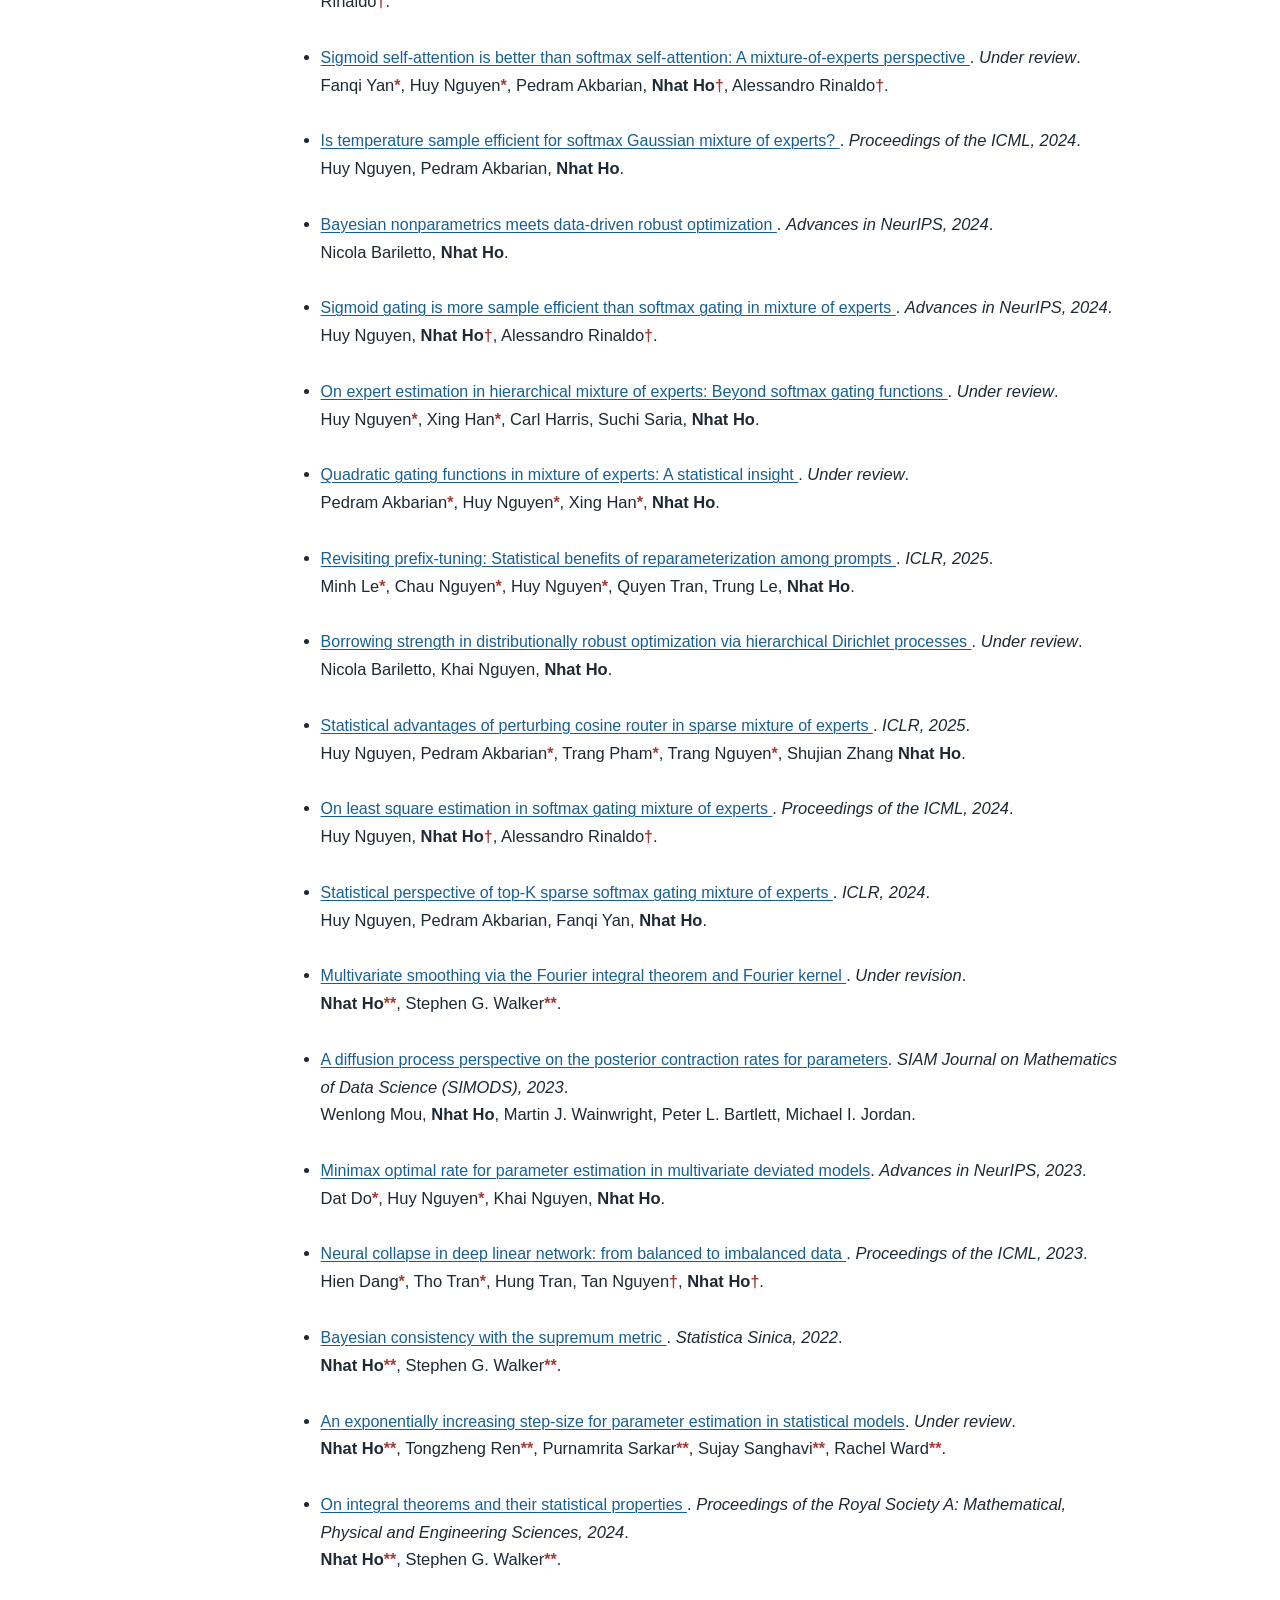
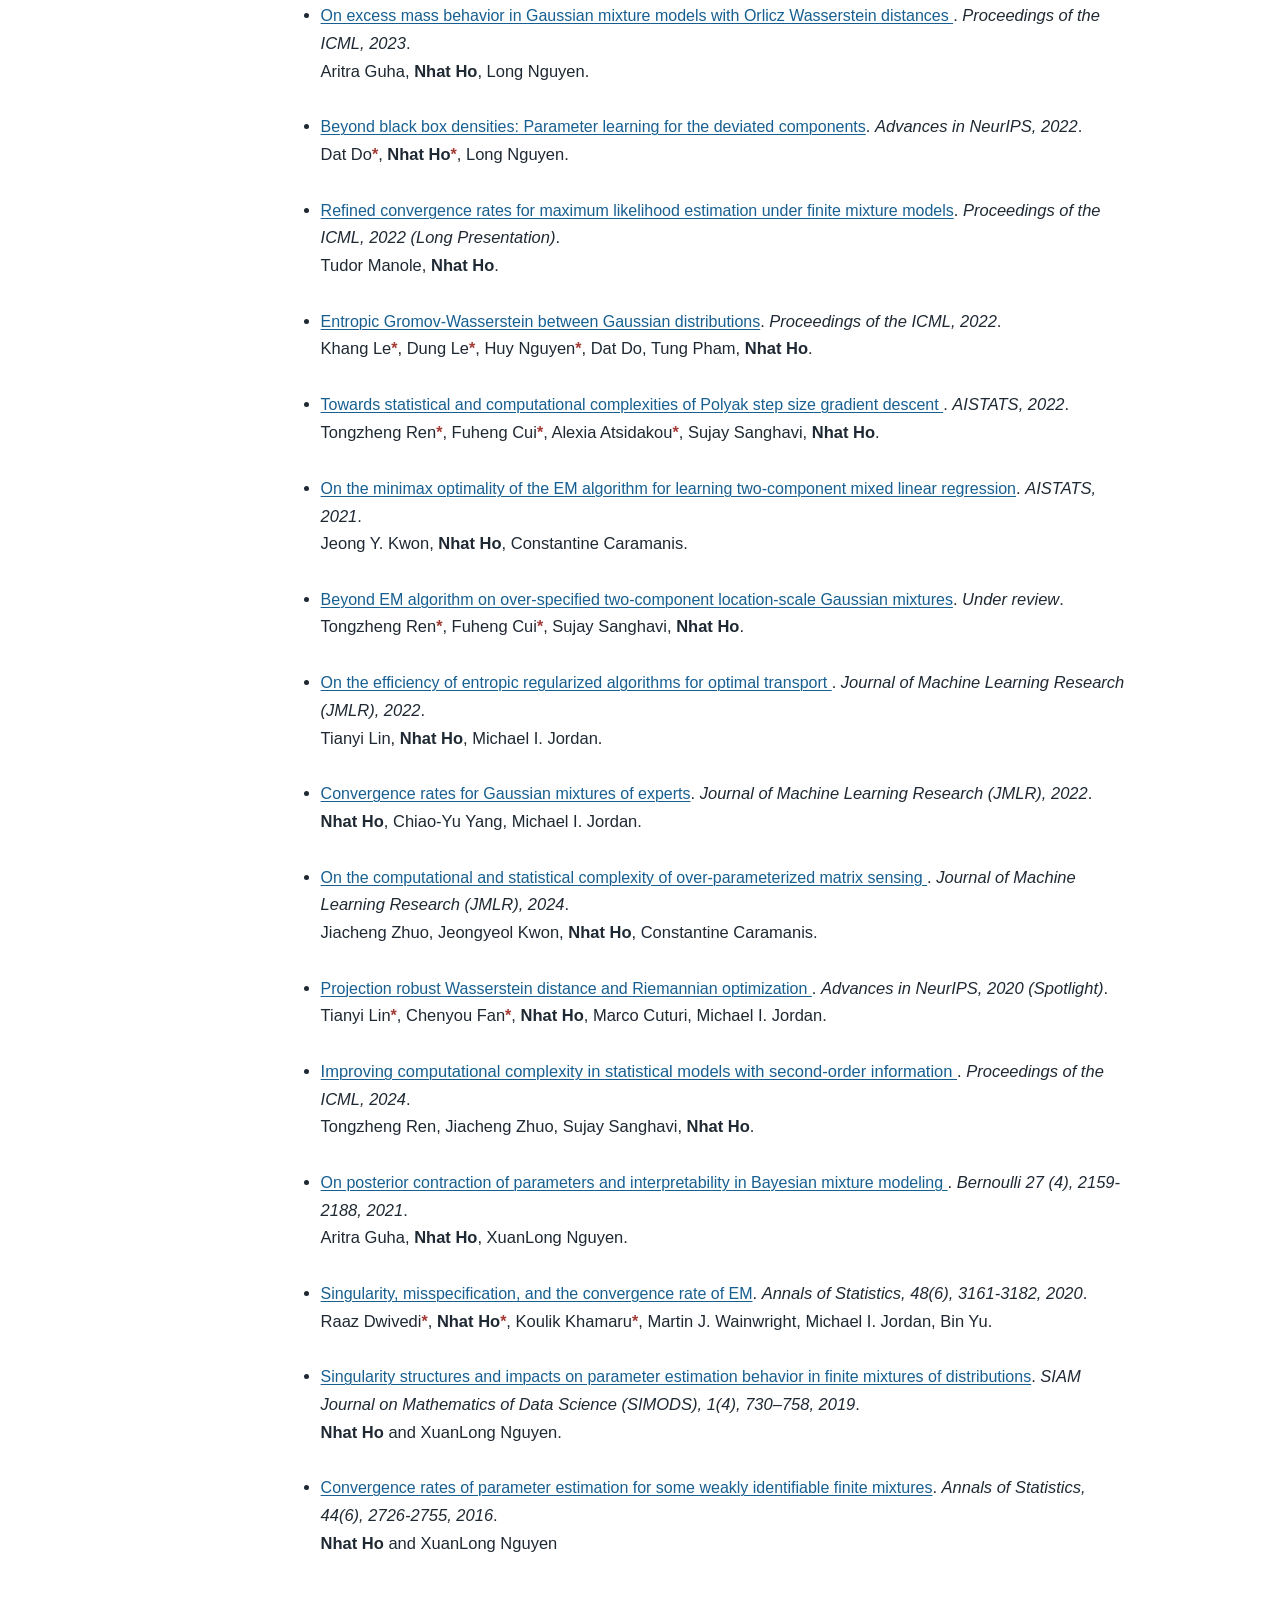
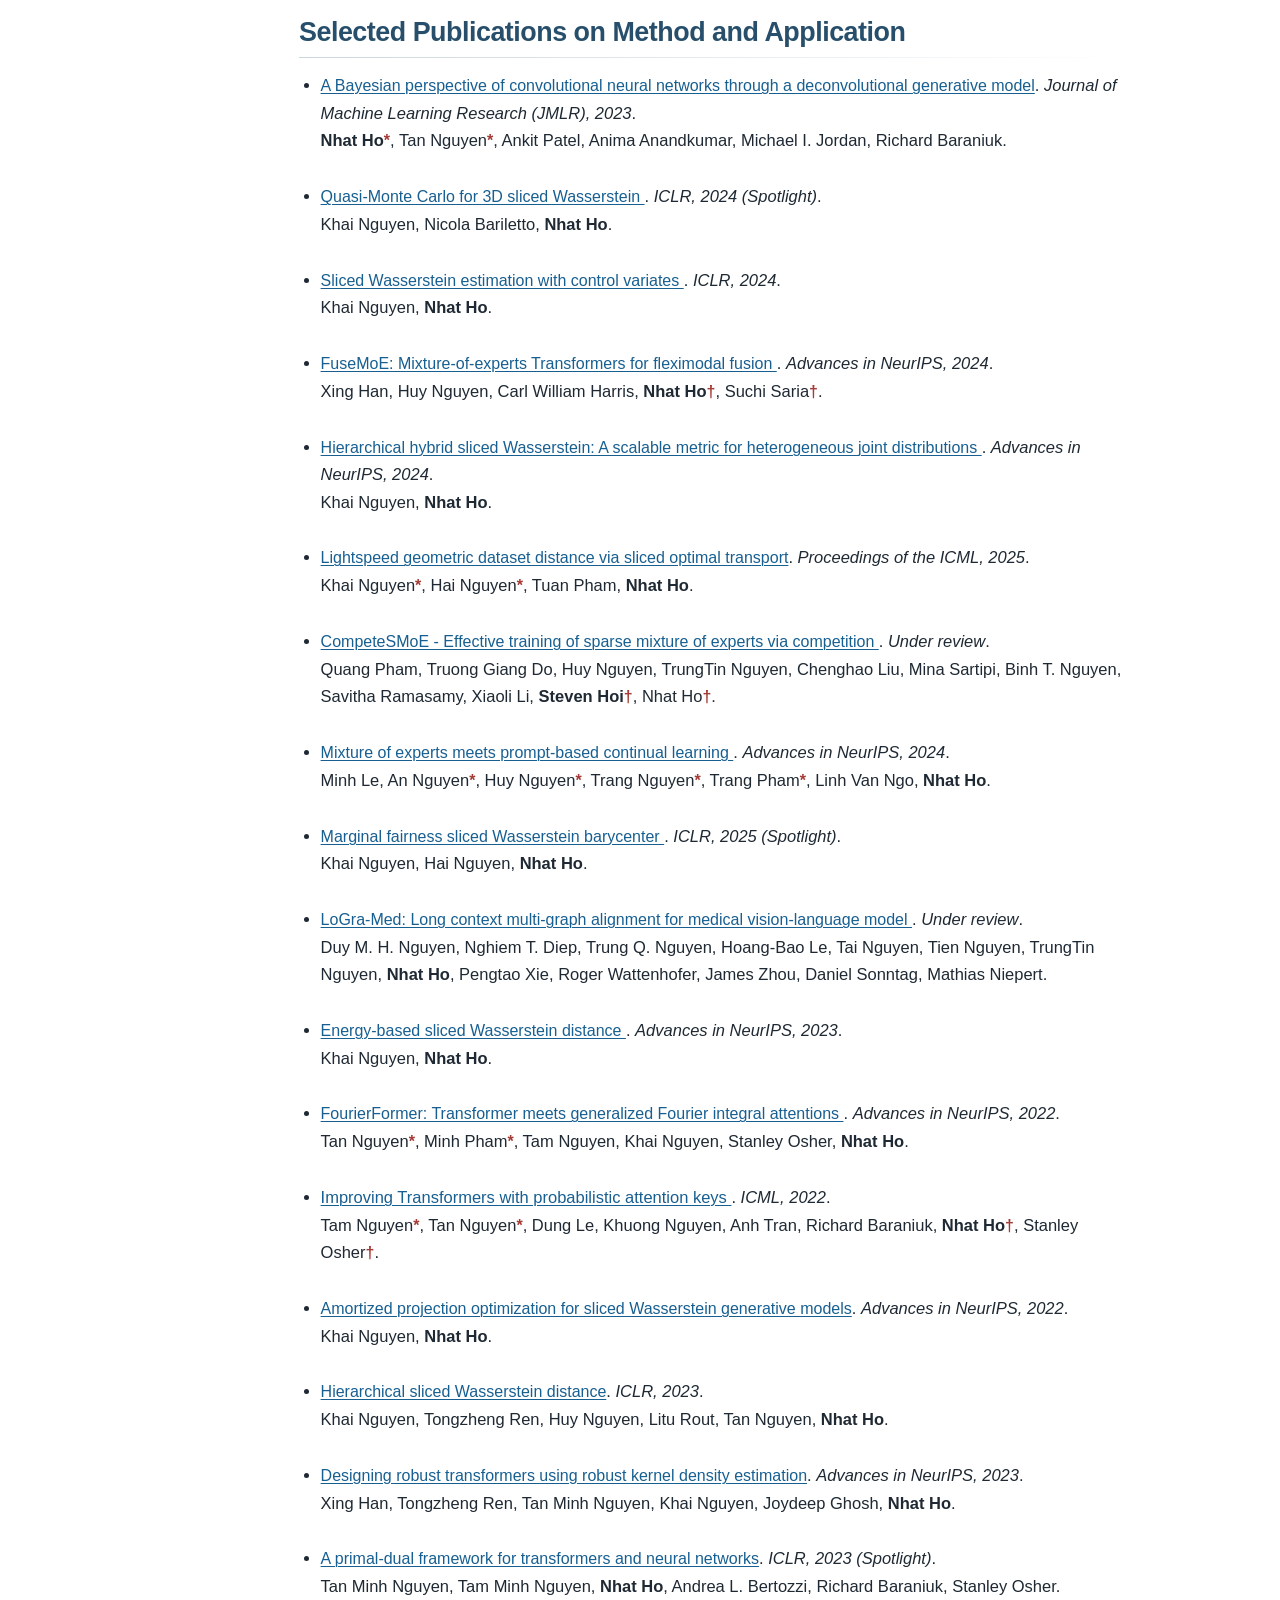
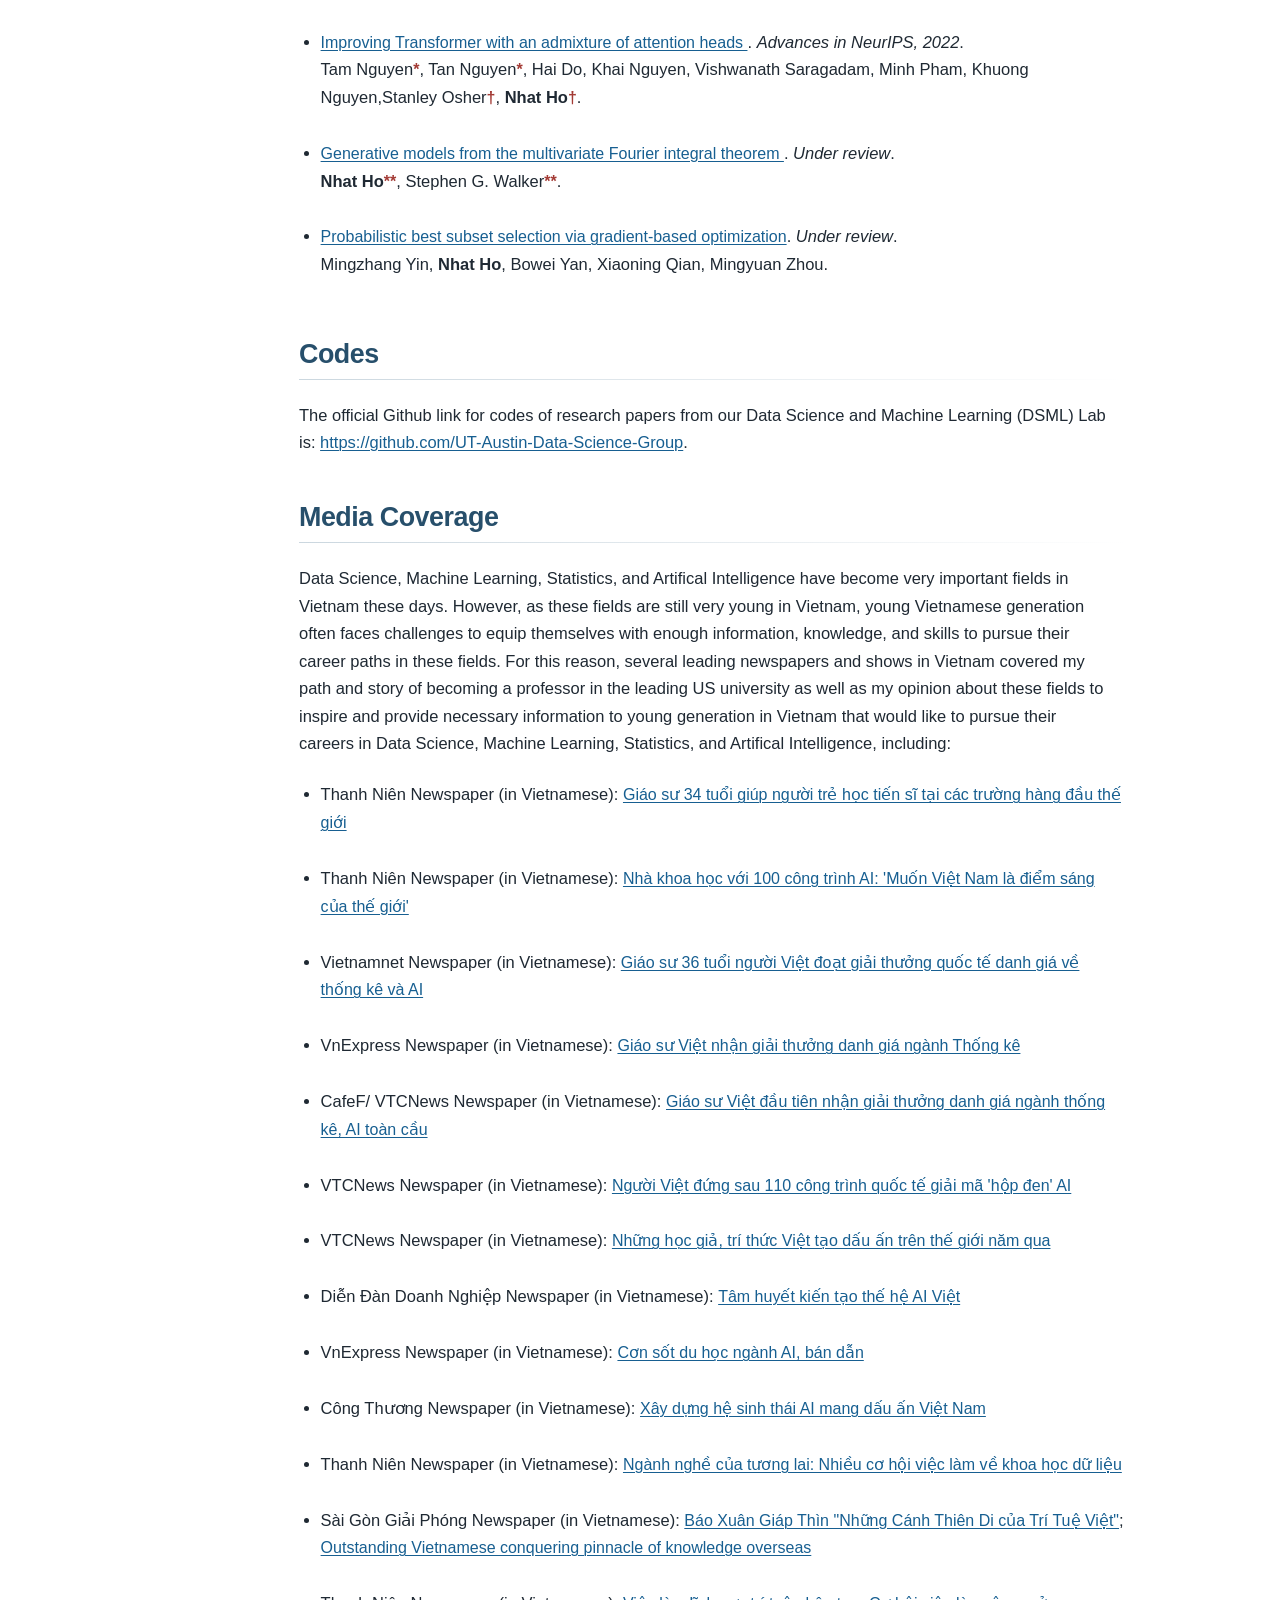
==== commit b431fdfd: "Initial commit" ====
--- a/index.html
+++ b/index.html
@@ -184,6 +184,12 @@
 <br/></p>
 <hr style="margin-bottom:0cm;"/>
 <ul>
+<li><p><a href="https://arxiv.org/pdf/2610.25857"><font color="blue" size="+0.3"> Weak limits of parameter estimation in strongly identifiable mixture models </font></a>. <i> Under review</i>. 
+<br/>
+Dung Le, Trang Pham, Alessandro Rinaldo, <b>Nhat Ho</b>.</p>
+</li>
+</ul>
+<ul>
 <li><p><a href="Identifiability_Infinite_Mixture_final.pdf"><font color="blue" size="+0.3"> Partial differential equation barriers to identifiability in infinite mixture models </font></a>. <i> Under review</i>. 
 <br/>
 Dung Le, Nicola Bariletto, Alessandro Rinaldo, <b>Nhat Ho</b>.</p>
